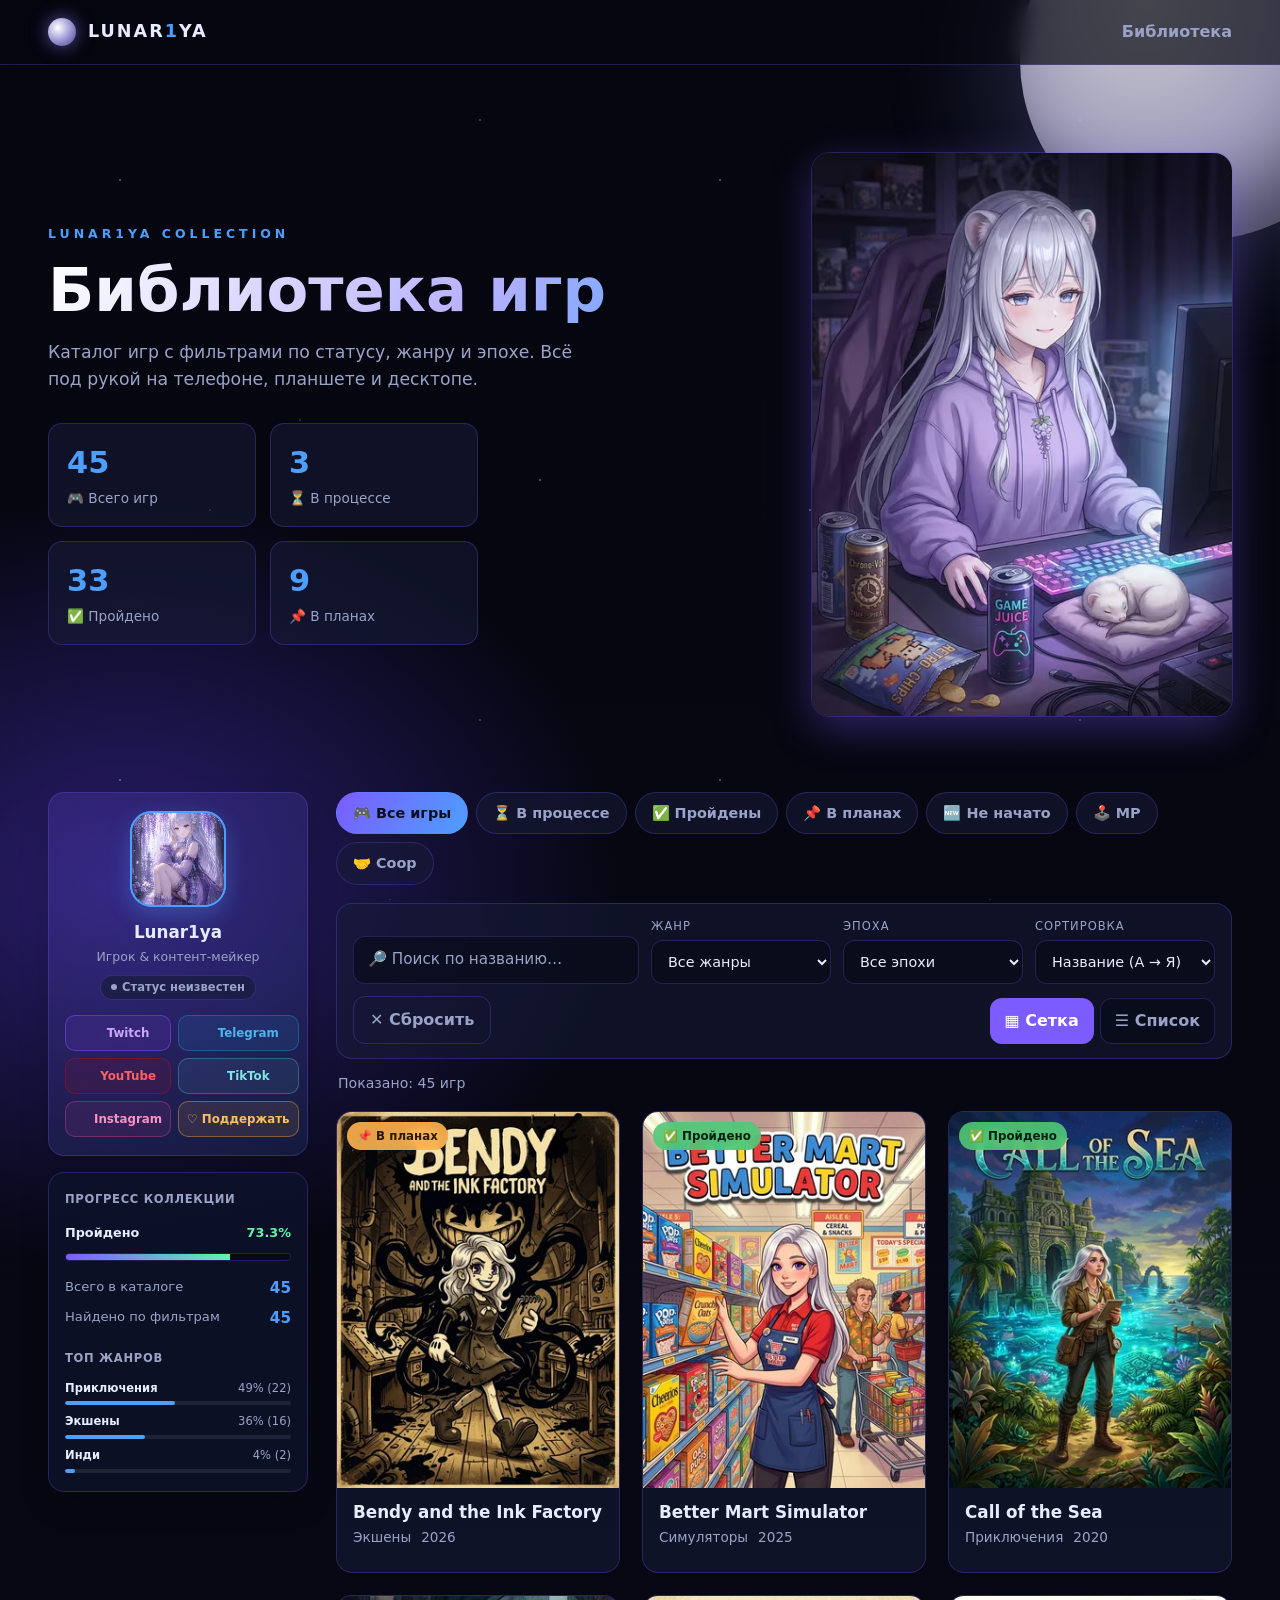
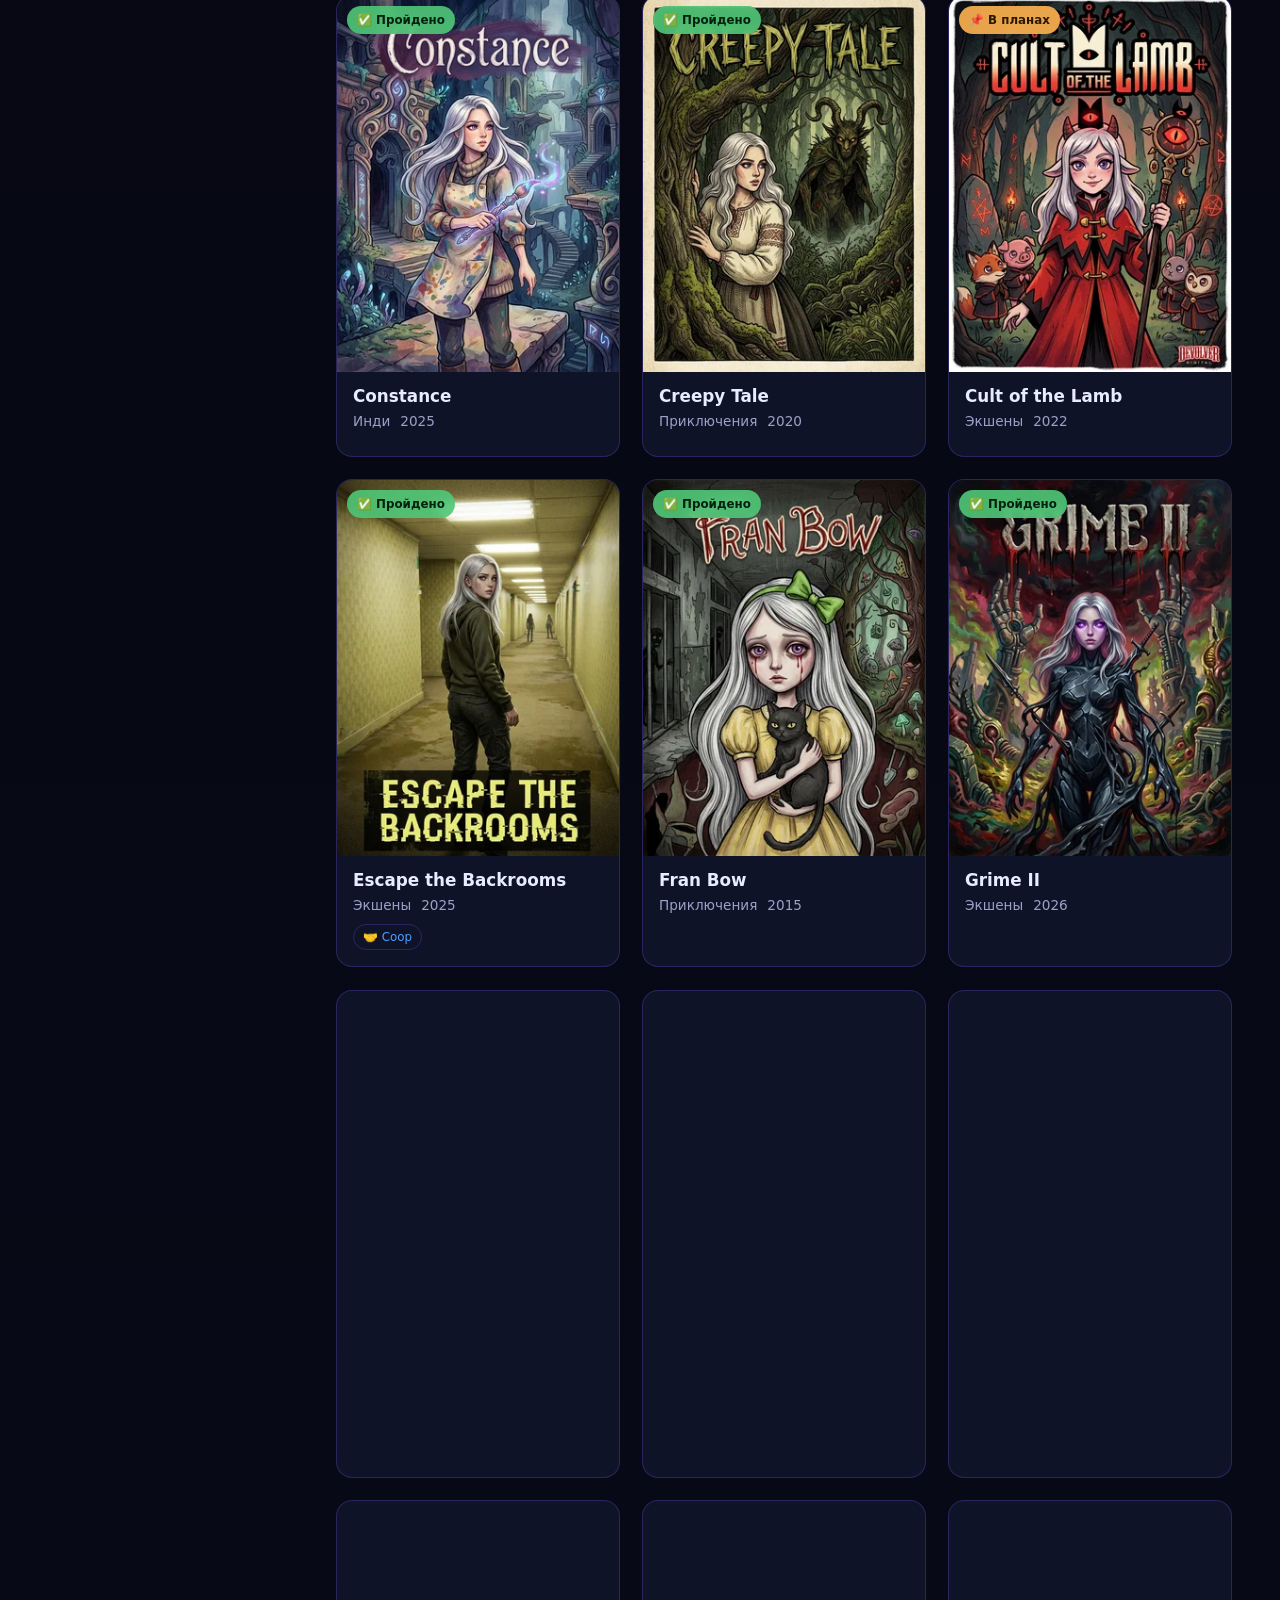
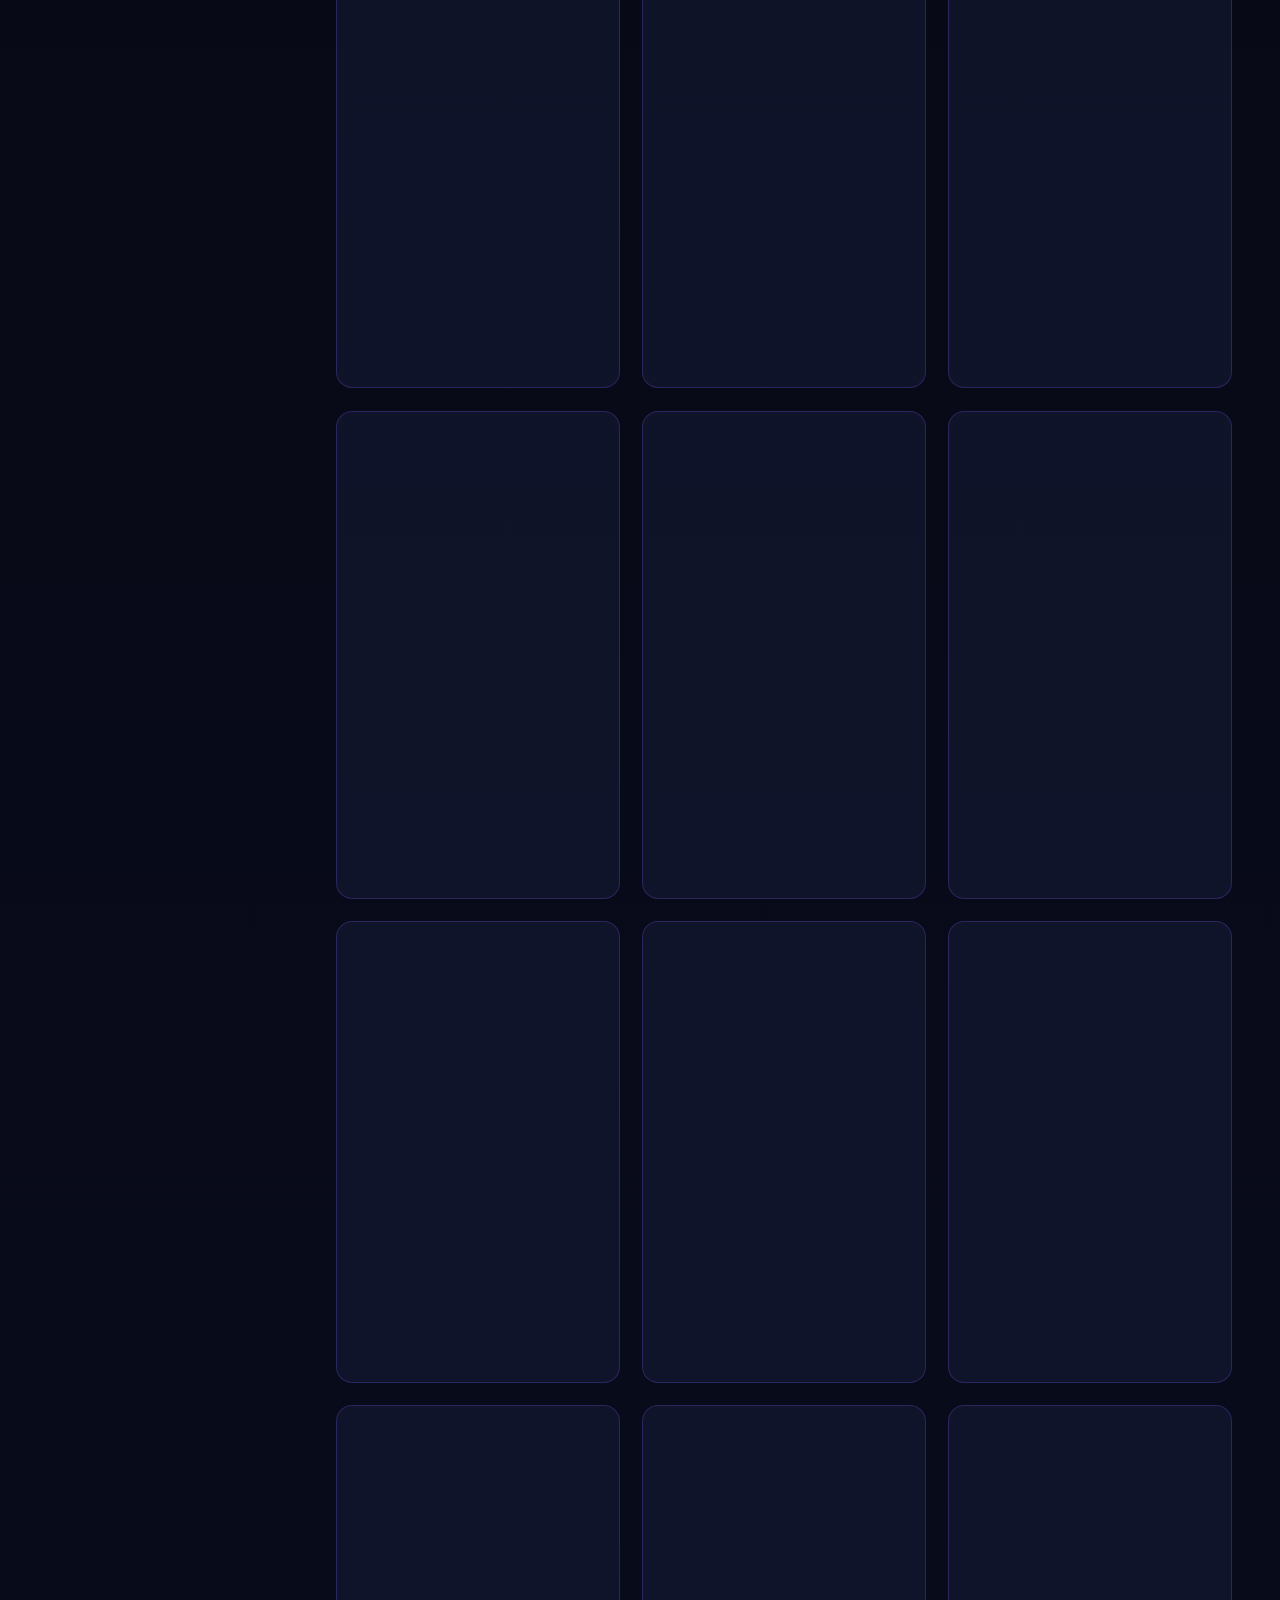
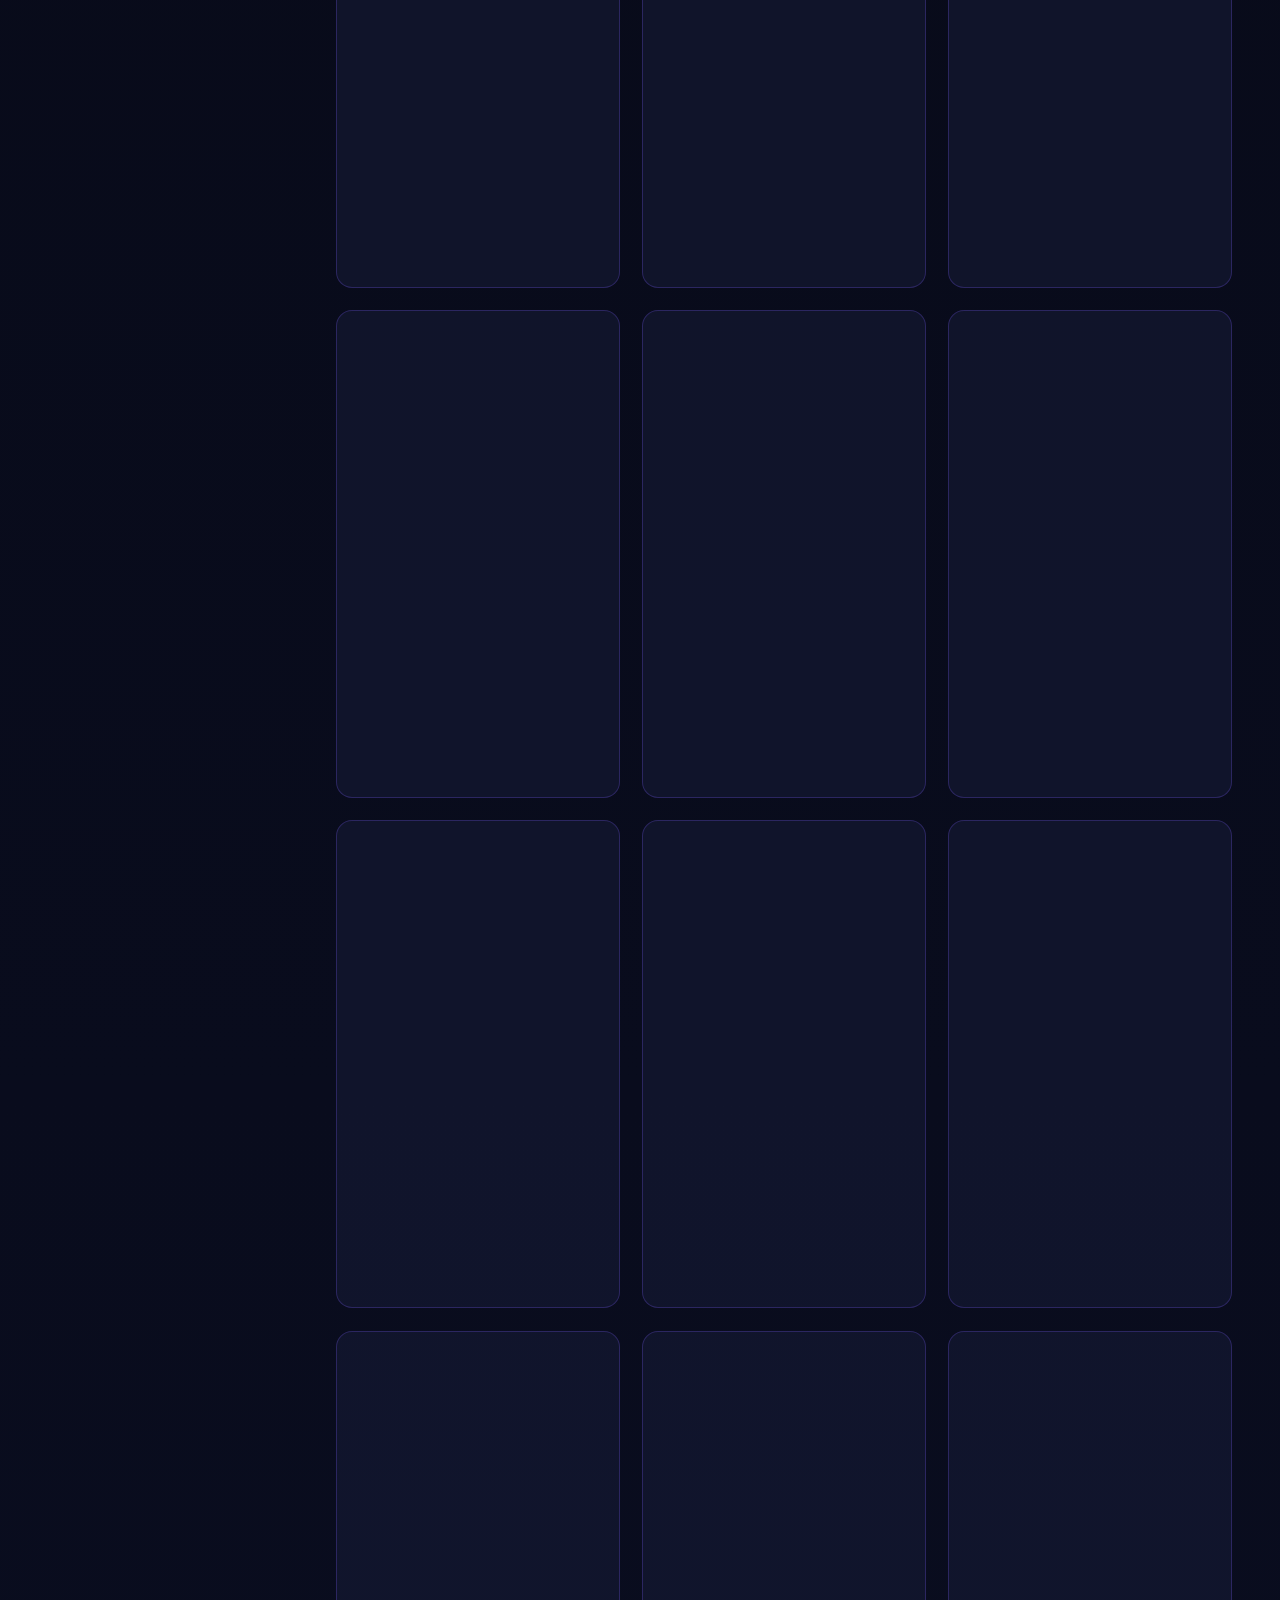
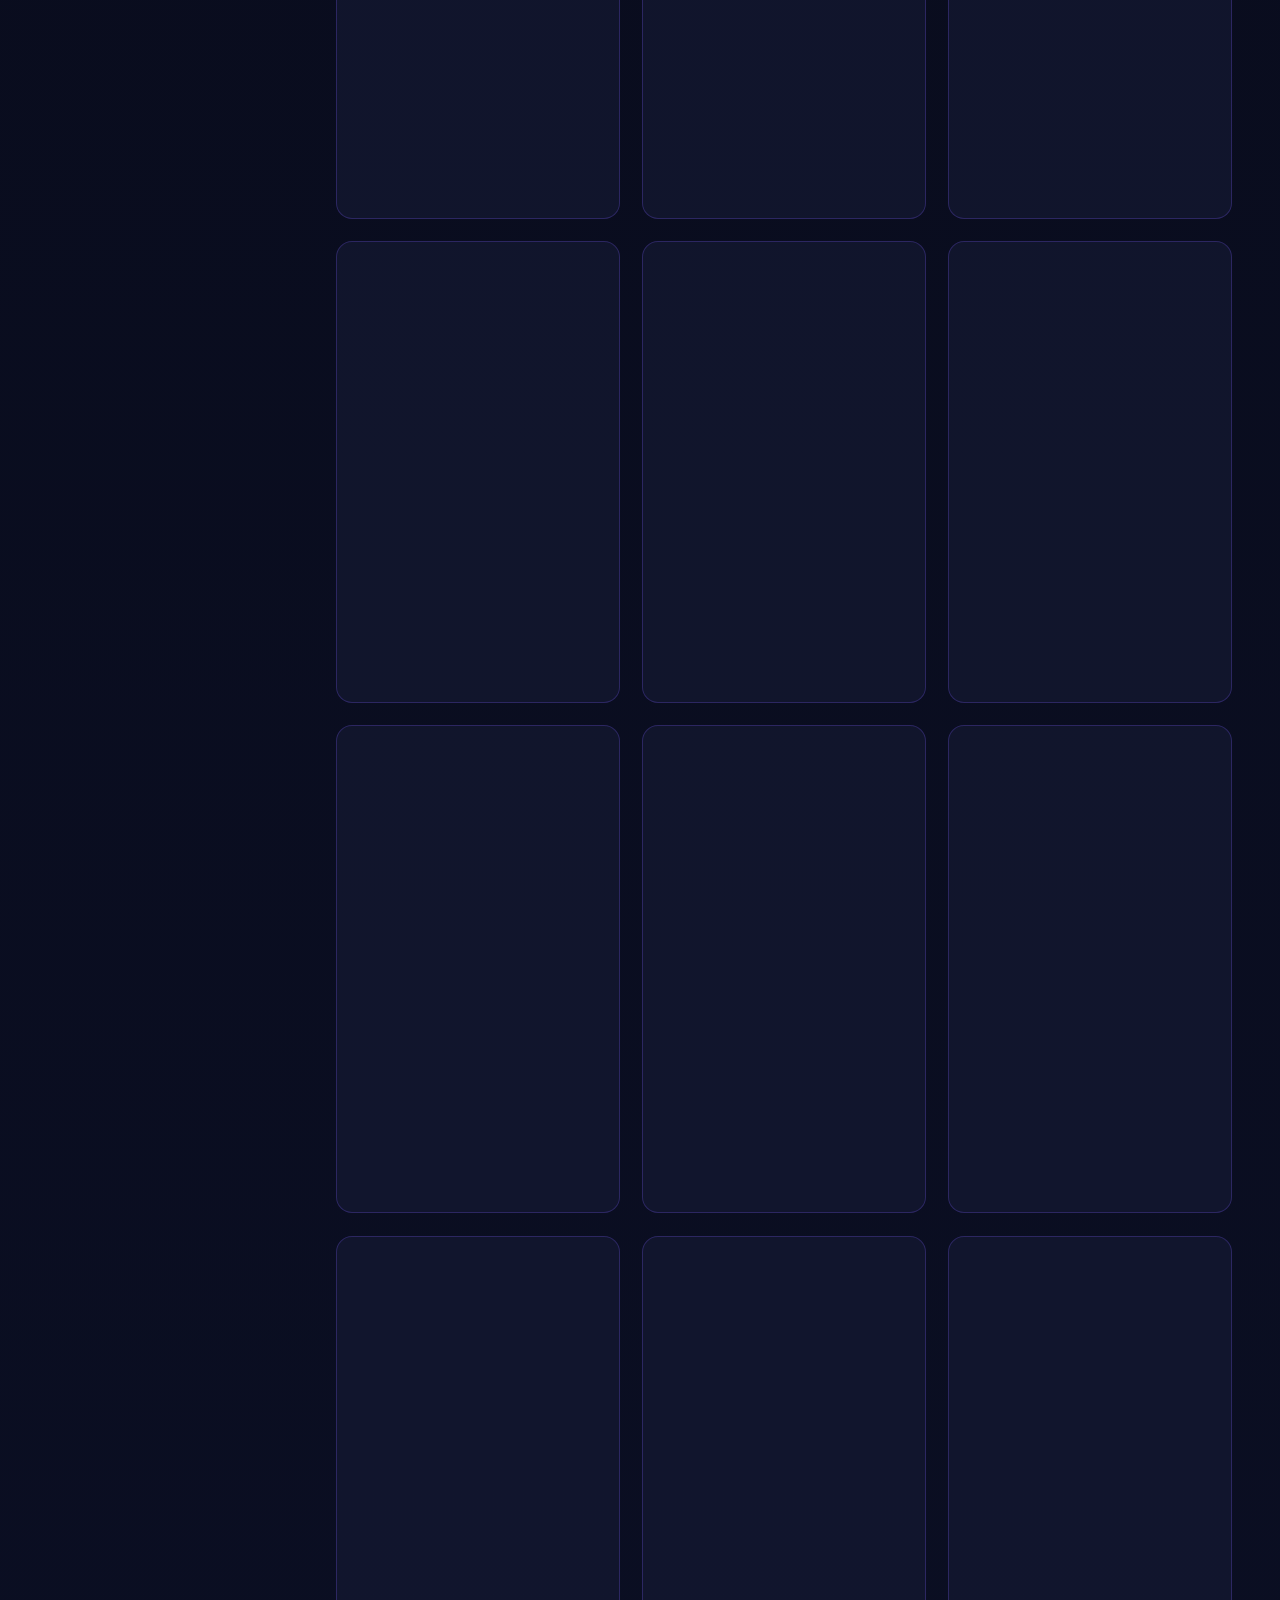
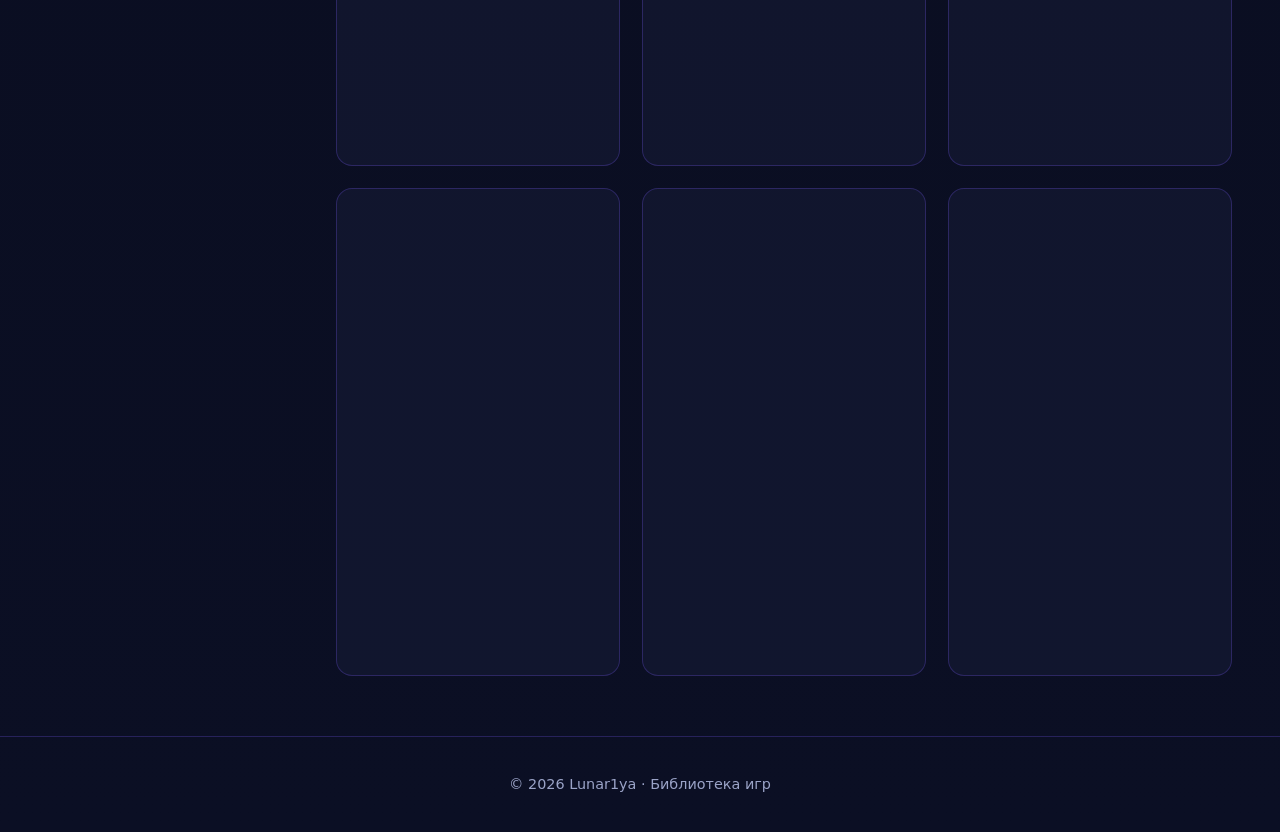
==== index.html @ 4cab0f91 "fix: улучшить отображение игр в режиме списка - Обложка: 64×64 квадрат → 52px с пропорциями 3:4, обл" ====
<!DOCTYPE html>
<html lang="ru">
<head>
  <meta charset="UTF-8" />
  <meta name="viewport" content="width=device-width, initial-scale=1.0, viewport-fit=cover" />
  <meta name="theme-color" content="#05060f" />
  <meta name="color-scheme" content="dark" />
  <title>Lunar1ya — Библиотека игр</title>
  <meta name="description" content="Личная библиотека игр Lunar1ya: каталог с фильтрами по статусу, жанру и эпохе." />
  <link rel="icon" href="data:image/svg+xml,%3Csvg xmlns='http://www.w3.org/2000/svg' viewBox='0 0 64 64'%3E%3Crect width='64' height='64' rx='14' fill='%2305060f'/%3E%3Ccircle cx='32' cy='32' r='20' fill='%237c5cff'/%3E%3C/svg%3E" type="image/svg+xml" />
  <link rel="preconnect" href="https://cdn.simpleicons.org" />
  <link rel="dns-prefetch" href="https://cdn.simpleicons.org" />
  <link rel="preload" as="image" href="assets/hero-banner-720.avif" type="image/avif" imagesrcset="assets/hero-banner-480.avif 480w, assets/hero-banner-720.avif 720w, assets/hero-banner-895.avif 895w" imagesizes="(max-width: 480px) calc(100vw - 32px), (max-width: 560px) 440px, (max-width: 860px) 520px, 420px" fetchpriority="high" />
  <style>
    :root{
      --bg:#05060f;--bg-2:#0b0f24;--surface:rgba(22,27,54,.6);--surface-2:rgba(30,36,70,.75);
      --text:#e8ecff;--muted:#9aa3c7;--accent:#7c5cff;--accent-2:#4d9fff;
      --border:rgba(124,92,255,.25);--radius:16px;--maxw:1200px;--page-pad:clamp(16px,4vw,48px);
    }
    *{box-sizing:border-box;margin:0;padding:0}
    html{scroll-behavior:smooth;-webkit-text-size-adjust:100%}
    body{
      font-family:"Segoe UI",system-ui,-apple-system,Roboto,Helvetica,Arial,sans-serif;
      background:radial-gradient(1200px 800px at 70% -10%,#1b2a6e 0%,transparent 60%),
                 radial-gradient(900px 700px at 10% 10%,#2a1d6e 0%,transparent 55%),
                 linear-gradient(180deg,var(--bg) 0%,var(--bg-2) 100%);
      color:var(--text);min-height:100vh;min-height:100svh;line-height:1.55;overflow-x:hidden;position:relative
    }
    a{color:inherit;text-decoration:none}
    button,input,select{font:inherit}
    button,input,select,a{-webkit-tap-highlight-color:rgba(124,92,255,.22)}
    a:focus-visible,button:focus-visible,input:focus-visible,select:focus-visible{outline:2px solid var(--accent-2);outline-offset:3px}
    img,picture{display:block;max-width:100%}
    .stars{position:fixed;inset:0;z-index:0;pointer-events:none;
      background-image:radial-gradient(1.5px 1.5px at 20% 30%,#fff,transparent),
        radial-gradient(1.5px 1.5px at 80% 20%,#cdd6ff,transparent),
        radial-gradient(1px 1px at 50% 70%,#fff,transparent),
        radial-gradient(1.5px 1.5px at 35% 85%,#fff,transparent),
        radial-gradient(1px 1px at 65% 50%,#aab4ff,transparent),
        radial-gradient(1.5px 1.5px at 90% 80%,#fff,transparent);
      background-repeat:repeat;background-size:600px 600px;opacity:.5;
      animation:twinkle 6s ease-in-out infinite alternate}
    @keyframes twinkle{from{opacity:.35}to{opacity:.7}}
    .moon{position:fixed;top:-120px;right:-100px;width:360px;height:360px;border-radius:50%;
      background:radial-gradient(circle at 35% 35%,#fdfbff 0%,#c9c6e8 45%,#6f6c9c 100%);
      box-shadow:0 0 120px 30px rgba(160,170,255,.25),inset -30px -30px 60px rgba(0,0,0,.35);
      z-index:0;pointer-events:none;opacity:.8}
    .site-header{position:sticky;top:0;z-index:10;display:flex;align-items:center;justify-content:space-between;gap:16px;
      padding:calc(12px + env(safe-area-inset-top)) var(--page-pad) 12px;backdrop-filter:blur(12px);-webkit-backdrop-filter:blur(12px);
      background:rgba(5,6,15,.68);border-bottom:1px solid var(--border)}
    .logo{display:flex;align-items:center;gap:12px;font-weight:800;letter-spacing:2px;min-width:0}
    .logo-mark{width:28px;height:28px;border-radius:50%;flex:0 0 28px;
      background:radial-gradient(circle at 35% 35%,#fff,#8a86c9 60%,#45427a);
      box-shadow:0 0 18px rgba(140,130,255,.6)}
    .logo-text{font-size:1.1rem;white-space:nowrap}.accent{color:var(--accent-2)}
    .nav{display:flex;align-items:center;gap:14px;min-width:0}
    .nav a{display:inline-flex;align-items:center;min-height:40px;color:var(--muted);font-weight:600}.nav a:hover{color:var(--text)}

    .hero{position:relative;z-index:1;padding:clamp(34px,7vw,88px) var(--page-pad) clamp(24px,5vw,56px);
      max-width:calc(var(--maxw) + (var(--page-pad) * 2));margin:0 auto;overflow:visible}
    .hero-inner{display:grid;grid-template-columns:minmax(0,1fr) minmax(280px,420px);gap:clamp(24px,5vw,56px);align-items:center}
    .hero-copy{text-align:left;min-width:0}
    .eyebrow{text-transform:uppercase;letter-spacing:4px;font-size:.78rem;color:var(--accent-2);margin-bottom:14px;font-weight:800}
    .hero h1{font-size:clamp(2.05rem,5vw,3.8rem);font-weight:800;line-height:1.08;
      background:linear-gradient(120deg,#fff,#b8b2ff 60%,var(--accent-2));
      -webkit-background-clip:text;background-clip:text;color:transparent}
    .hero-sub{color:var(--muted);margin:16px 0 0;max-width:560px;font-size:clamp(.95rem,1.8vw,1.08rem)}
    .hero-picture{justify-self:center;width:min(100%,420px)}
    .hero-banner{width:100%;height:auto;aspect-ratio:895/1200;object-fit:cover;border-radius:18px;
      box-shadow:0 12px 40px rgba(124,92,255,.35),0 0 0 1px rgba(124,92,255,.25)}
    .stats{display:grid;grid-template-columns:repeat(2,minmax(130px,1fr));gap:14px;max-width:430px;margin-top:30px}
    .stat{background:var(--surface);border:1px solid var(--border);border-radius:14px;padding:15px 18px;min-width:0}
    .stat-num{display:block;font-size:1.9rem;font-weight:800;color:var(--accent-2);font-variant-numeric:tabular-nums}
    .stat-label{color:var(--muted);font-size:.85rem}

    .library-layout{position:relative;z-index:1;max-width:calc(var(--maxw) + (var(--page-pad) * 2));margin:0 auto;
      padding:20px var(--page-pad) 60px;display:grid;grid-template-columns:minmax(230px,260px) minmax(0,1fr);gap:clamp(16px,2.4vw,28px);align-items:start}
    .sidebar{position:sticky;top:82px;display:grid;gap:16px;min-width:0}
    .profile-card,.progress-card{border:1px solid var(--border);border-radius:var(--radius);padding:18px 16px;
      background:rgba(13,19,43,.8);box-shadow:0 12px 30px rgba(0,0,0,.18);min-width:0}
    .profile-card{text-align:center;background:linear-gradient(135deg,rgba(124,92,255,.18),rgba(77,159,255,.1))}
    .avatar-wrap{position:relative;width:96px;height:96px;margin:0 auto 12px}
    .profile-avatar,.avatar-fallback{position:absolute;inset:0;width:100%;height:100%;border-radius:22px}
    .avatar-fallback{display:grid;place-items:center;background:linear-gradient(135deg,#5943b4,#226ca8);color:#fff;font-size:3rem;border:2px solid var(--accent-2)}
    .profile-avatar{z-index:1;object-fit:cover;object-position:center 32%;border:2px solid var(--accent-2);box-shadow:0 8px 22px rgba(77,159,255,.32)}
    .profile-name{font-size:1.05rem;font-weight:800}.profile-role{color:var(--muted);font-size:.78rem;margin-top:2px}
    .profile-status{display:inline-flex;align-items:center;gap:5px;margin-top:8px;padding:3px 10px;border:1px solid rgba(255,90,90,.4);border-radius:999px;color:#ff7777;background:rgba(255,70,70,.12);font-size:.72rem;font-weight:700;cursor:default;transition:all .3s}
    .profile-status::before{content:"";width:6px;height:6px;border-radius:50%;background:currentColor}
    .profile-status.is-online{color:#4ade80;border-color:rgba(74,222,128,.5);background:rgba(74,222,128,.12);animation:live-pulse 2s ease-in-out infinite}
    .profile-status.is-online::before{box-shadow:0 0 6px 1px currentColor}
    .profile-status.is-loading{color:var(--muted);border-color:var(--border);background:var(--surface)}
    .profile-status.is-unknown{color:var(--muted);border-color:var(--border);background:var(--surface)}
    @keyframes live-pulse{0%,100%{box-shadow:0 0 0 0 rgba(74,222,128,.3)}50%{box-shadow:0 0 10px 2px rgba(74,222,128,.18)}}
    .social-grid{display:grid;grid-template-columns:1fr 1fr;gap:7px;margin-top:15px}
    .social-link{display:flex;justify-content:center;align-items:center;gap:6px;min-height:36px;padding:7px 8px;border:1px solid var(--border);border-radius:10px;color:var(--muted);font-size:.74rem;font-weight:700;transition:transform .2s,filter .2s;white-space:nowrap}
    .social-link:hover{transform:translateY(-2px);filter:brightness(1.22)}
    .social-icon{width:14px;height:14px;object-fit:contain;flex:0 0 14px}
    .social-link.twitch{color:#c9a6ff;border-color:rgba(145,70,255,.5);background:rgba(145,70,255,.13)}
    .social-link.telegram{color:#49b7ed;border-color:rgba(42,171,238,.32);background:rgba(42,171,238,.1)}
    .social-link.youtube{color:#ff6262;border-color:rgba(255,0,0,.3);background:rgba(255,0,0,.09)}
    .social-link.tiktok{color:#7ee6e5;border-color:rgba(110,230,225,.28);background:rgba(110,230,225,.08)}
    .social-link.instagram{color:#ff8fc4;border-color:rgba(255,80,160,.3);background:rgba(255,80,160,.09)}
    .social-link.donate{color:#ffbd62;border-color:rgba(255,180,80,.38);background:rgba(255,180,80,.1)}
    .progress-title,.genre-title{color:var(--muted);font-size:.72rem;font-weight:800;letter-spacing:.06em;text-transform:uppercase}
    .progress-label{display:flex;align-items:center;justify-content:space-between;margin-top:14px;font-size:.8rem;font-weight:700}
    .progress-value{color:#62f4af;font-variant-numeric:tabular-nums}
    .progress-track{height:8px;margin:10px 0 16px;overflow:hidden;border:1px solid var(--border);border-radius:999px;background:rgba(5,6,15,.55)}
    .progress-fill{height:100%;width:0;background:linear-gradient(90deg,var(--accent),#62f4af);transition:width .35s ease}
    .sidebar-stat{color:var(--muted);font-size:.82rem}.sidebar-stat+.sidebar-stat{margin-top:10px}.sidebar-stat strong{color:var(--accent-2);float:right;font-size:.95rem}
    .genre-title{margin-top:22px}.genre-list{display:grid;gap:8px;margin-top:12px}.genre-row{font-size:.72rem}
    .genre-row-head{display:flex;justify-content:space-between;gap:10px;color:var(--muted)}.genre-row-head b{color:var(--text);overflow:hidden;text-overflow:ellipsis;white-space:nowrap}
    .genre-bar{height:4px;margin-top:4px;overflow:hidden;border-radius:4px;background:rgba(255,255,255,.08)}
    .genre-bar i{display:block;height:100%;border-radius:inherit;background:var(--accent-2)}

    .library-content{padding:0;max-width:none;width:100%;min-width:0}
    .status-bar{display:flex;gap:8px;flex-wrap:wrap;margin-bottom:18px}
    .sbtn{min-height:42px;padding:9px 16px;border-radius:999px;cursor:pointer;border:1px solid var(--border);background:var(--surface);color:var(--muted);font-weight:600;font-size:.9rem;transition:all .2s;white-space:nowrap}
    .sbtn:hover{color:var(--text)}.sbtn.is-active{background:linear-gradient(120deg,var(--accent),var(--accent-2));color:#0b0f24;border-color:transparent}
    .controls{display:flex;gap:12px;flex-wrap:wrap;align-items:flex-end;background:var(--surface);border:1px solid var(--border);border-radius:var(--radius);padding:14px 16px;margin-bottom:14px}
    .search{flex:1 1 260px;min-width:min(100%,220px);min-height:44px;padding:11px 14px;border-radius:12px;border:1px solid var(--border);background:rgba(5,6,15,.5);color:var(--text);font-size:.95rem}
    .search::placeholder{color:var(--muted)}
    .select-wrap{display:flex;flex-direction:column;gap:4px;min-width:0}.controls .select-wrap{flex:0 1 180px}
    .select-label{font-size:.72rem;color:var(--muted);text-transform:uppercase;letter-spacing:1px}
    select{width:100%;min-height:44px;padding:10px 12px;border-radius:12px;border:1px solid var(--border);background:rgba(5,6,15,.5);color:var(--text);font-size:.9rem;cursor:pointer;min-width:160px;max-width:100%}
    .reset{min-height:44px;padding:11px 16px;border-radius:12px;border:1px solid var(--border);background:transparent;color:var(--muted);cursor:pointer;font-weight:600;transition:all .2s;white-space:nowrap}
    .reset:hover{color:var(--text);background:var(--surface-2)}
    .view-toggle{display:flex;gap:6px;margin-left:auto}
    .vbtn{min-height:44px;padding:10px 14px;border-radius:12px;border:1px solid var(--border);background:rgba(5,6,15,.5);color:var(--muted);cursor:pointer;font-weight:600;transition:all .2s;white-space:nowrap}
    .vbtn.is-active{background:var(--accent);color:#fff;border-color:transparent}
    .result-count{color:var(--muted);font-size:.88rem;margin:4px 2px 16px}
    .games[data-view="grid"]{display:grid;gap:22px;grid-template-columns:repeat(auto-fit,minmax(min(100%,220px),1fr))}
    .games[data-view="list"]{display:flex;flex-direction:column;gap:10px}
    .game{background:var(--surface);border:1px solid var(--border);border-radius:16px;overflow:hidden;transition:transform .2s,box-shadow .2s,border-color .2s;min-width:0}
    @supports (content-visibility:auto){.games[data-view="grid"] .game{content-visibility:auto;contain-intrinsic-size:360px 520px}}
    .game:hover{transform:translateY(-4px);box-shadow:0 16px 40px rgba(0,0,0,.45);border-color:rgba(124,92,255,.5)}
    .cover{position:relative;aspect-ratio:3/4;overflow:hidden;background:rgba(5,6,15,.35)}
    .games[data-view="list"] .cover{width:52px;aspect-ratio:3/4;height:auto;flex-shrink:0;border-radius:10px}
    .games[data-view="list"] .cover>.badge{display:none}
    .list-badge{display:inline-flex;align-items:center;gap:4px;font-size:.76rem;font-weight:700;padding:3px 10px;border-radius:999px;white-space:nowrap;flex-shrink:0}
    .games[data-view="grid"] .list-badge{display:none}
    .cover-img{width:100%;height:100%;object-fit:cover}
    .ph-cover{width:100%;height:100%;display:flex;align-items:center;justify-content:center;font-size:2.4rem;font-weight:800;color:rgba(255,255,255,.85);text-shadow:0 2px 8px rgba(0,0,0,.4)}
    .badge{position:absolute;top:10px;left:10px;z-index:2;font-size:.74rem;font-weight:700;padding:5px 10px;border-radius:999px;backdrop-filter:blur(4px);background:rgba(0,0,0,.55);color:#fff}
    .st-new{background:rgba(120,130,200,.85)}.st-playing{background:rgba(54,224,208,.9);color:#04201d}
    .st-done{background:rgba(80,200,120,.9);color:#04210f}.st-planned{background:rgba(255,180,80,.9);color:#2a1800}
    .info{padding:14px 16px 16px}
    .games[data-view="list"] .game{display:flex;align-items:center;gap:14px;padding:10px 14px}
    .games[data-view="list"] .info{padding:0;display:flex;align-items:center;gap:12px;flex-wrap:wrap;flex:1;min-width:0}
    .g-title{font-size:1.05rem;font-weight:700;line-height:1.25}.games[data-view="list"] .g-title{flex:1 1 200px;min-width:0}
    .g-meta{display:flex;gap:10px;color:var(--muted);font-size:.85rem;margin-top:4px;flex-wrap:wrap}
    .g-tags{display:flex;gap:6px;flex-wrap:wrap;margin-top:8px}.games[data-view="list"] .g-tags{margin-top:0}
    .g-tag{font-size:.74rem;color:var(--accent-2);border:1px solid var(--border);padding:3px 9px;border-radius:999px}
    .empty{text-align:center;color:var(--muted);padding:50px 0}
    .site-footer{text-align:center;padding:36px 16px calc(36px + env(safe-area-inset-bottom));color:var(--muted);font-size:.9rem;border-top:1px solid var(--border);position:relative;z-index:1}

    /* ===== Админка ===== */
    .admin-open{min-height:40px;padding:8px 14px;border-radius:10px;border:1px solid var(--border);background:transparent;color:var(--muted);font-weight:700;cursor:pointer;font-size:.9rem;font-family:inherit;transition:all .2s;white-space:nowrap}
    .admin-open:hover{color:var(--text);background:var(--surface-2)}
    .admin-back{position:fixed;inset:0;z-index:50;display:none;align-items:flex-start;justify-content:center;padding:4vh 16px 6vh;background:rgba(3,4,12,.72);backdrop-filter:blur(8px);-webkit-backdrop-filter:blur(8px);overflow-y:auto}
    .admin-back.open{display:flex}
    .admin-panel{width:min(940px,100%);background:linear-gradient(180deg,#0d1330,#0b0f24);border:1px solid var(--border);border-radius:var(--radius);box-shadow:0 30px 90px rgba(0,0,0,.55);padding:20px 20px 24px}
    .admin-head{display:flex;align-items:center;justify-content:space-between;gap:10px;flex-wrap:wrap;margin-bottom:14px}
    .admin-title{font-size:1.15rem;font-weight:800}
    .admin-actions{display:flex;gap:8px;flex-wrap:wrap}
    .abtn{min-height:38px;padding:8px 12px;border-radius:10px;border:1px solid var(--border);background:var(--surface);color:var(--muted);font-weight:700;font-size:.82rem;font-family:inherit;cursor:pointer;transition:all .2s}
    .abtn:hover{color:var(--text);border-color:rgba(124,92,255,.5)}
    .abtn.primary{background:linear-gradient(120deg,var(--accent),var(--accent-2));color:#0b0f24;border-color:transparent}
    .abtn.danger:hover{color:#ff8a8a;border-color:rgba(255,90,90,.5)}
    .admin-pin{max-width:420px;margin:6vh auto 4vh;text-align:center}
    .admin-pin-emoji{font-size:2.6rem}
    .admin-pin h3{margin:12px 0 6px;font-size:1.2rem}
    .admin-pin p{color:var(--muted);font-size:.88rem;margin-bottom:16px}
    .pin-row{display:flex;gap:8px;justify-content:center}
    .pin-input{width:170px;text-align:center;letter-spacing:6px;font-size:1.2rem;padding:11px 14px;border-radius:12px;border:1px solid var(--border);background:rgba(5,6,15,.5);color:var(--text)}
    .pin-err{color:#ff8a8a;font-size:.82rem;min-height:1.2em;margin-top:10px}
    .pin-forget{margin-top:8px;background:none;border:none;color:var(--muted);font-size:.8rem;font-family:inherit;cursor:pointer;text-decoration:underline}
    .admin-box{background:var(--surface);border:1px solid var(--border);border-radius:12px;padding:12px 14px;margin-bottom:12px}
    .admin-box-title{font-size:.82rem;font-weight:800;text-transform:uppercase;letter-spacing:.06em;color:var(--muted);margin-bottom:6px}
    .admin-box p.hint{color:var(--muted);font-size:.78rem;margin:4px 0 2px;line-height:1.5}
    .admin-box p.hint b{color:var(--accent-2);font-weight:700}
    .url-row{display:flex;gap:8px;flex-wrap:wrap;align-items:center;margin-top:8px}
    .url-row label{font-size:.8rem;font-weight:700;color:var(--muted);white-space:nowrap}
    .uinput{flex:1 1 220px;min-width:180px;padding:9px 12px;border-radius:10px;border:1px solid var(--border);background:rgba(5,6,15,.5);color:var(--text);font-size:.85rem;font-family:inherit}
    .add-grid{display:grid;grid-template-columns:2fr .7fr 1.3fr 1.2fr;gap:8px;margin-top:8px}
    .add-grid input,.add-grid select{min-width:0;padding:9px 12px;border-radius:10px;border:1px solid var(--border);background:rgba(5,6,15,.5);color:var(--text);font-size:.85rem;font-family:inherit}
    .add-row2{display:flex;gap:10px;align-items:center;flex-wrap:wrap;margin-top:8px}
    .add-check{display:inline-flex;align-items:center;gap:5px;color:var(--muted);font-size:.82rem;cursor:pointer}
    .add-cover-btn{position:relative;overflow:hidden}
    .add-cover-btn input[type=file]{position:absolute;inset:0;opacity:0;cursor:pointer;font-size:0}
    .add-preview{width:34px;height:45px;border-radius:6px;object-fit:cover;border:1px solid var(--border)}
    .admin-search{width:100%;padding:10px 14px;border-radius:12px;border:1px solid var(--border);background:rgba(5,6,15,.5);color:var(--text);font-size:.9rem;font-family:inherit;margin:4px 0 10px}
    .admin-list{display:grid;gap:8px;max-height:46vh;overflow-y:auto;padding-right:4px}
    .admin-row{display:flex;gap:10px;align-items:center;background:var(--surface);border:1px solid var(--border);border-radius:12px;padding:8px 10px}
    .admin-row.has-override{border-color:rgba(98,244,175,.55)}
    .admin-row-hidden{opacity:.55}
    .admin-thumb{width:38px;height:50px;object-fit:cover;border-radius:7px;background:#11162e;flex-shrink:0}
    .admin-thumb-ph{width:38px;height:50px;border-radius:7px;display:grid;place-items:center;font-weight:800;font-size:1.1rem;color:rgba(255,255,255,.85);flex-shrink:0}
    .admin-row-main{flex:1;min-width:0}
    .admin-row-title{font-weight:700;font-size:.9rem;white-space:nowrap;overflow:hidden;text-overflow:ellipsis}
    .badge-custom{font-size:.66rem;color:#62f4af;border:1px solid rgba(98,244,175,.5);padding:1px 7px;border-radius:999px;vertical-align:middle;margin-left:6px}
    .admin-row-meta{display:flex;gap:6px;align-items:center;margin-top:4px;color:var(--muted);font-size:.74rem;flex-wrap:wrap}
    .admin-gx{background:rgba(5,6,15,.5);border:1px solid transparent;border-radius:7px;color:var(--muted);font-size:.74rem;font-family:inherit;padding:3px 7px}
    .admin-gx:focus{border-color:var(--accent-2);color:var(--text);outline:none}
    .admin-gx.g-year{width:64px}
    .admin-row-controls{display:flex;gap:6px;align-items:center;flex-shrink:0}
    .admin-flag{border:1px solid var(--border);background:transparent;border-radius:9px;padding:5px 7px;cursor:pointer;opacity:.35;filter:grayscale(1);transition:all .15s;font-size:.85rem}
    .admin-flag.on{opacity:1;filter:none;border-color:var(--accent-2);background:rgba(77,159,255,.12)}
    .admin-status{min-width:0;max-width:150px;padding:7px 8px;font-size:.78rem}
    .admin-del{border:1px solid transparent;background:transparent;border-radius:9px;padding:5px 7px;cursor:pointer;color:var(--muted);font-size:.85rem}
    .admin-del:hover{color:#ff8a8a;border-color:rgba(255,90,90,.4)}
    .admin-foot{color:var(--muted);font-size:.76rem;margin-top:12px;line-height:1.5}
    .st-hidden{background:rgba(200,90,150,.85)}
    body.is-admin .game.is-hidden{opacity:.5}
    .toast{position:fixed;left:50%;bottom:calc(26px + env(safe-area-inset-bottom));transform:translateX(-50%) translateY(18px);z-index:80;background:rgba(13,19,43,.97);border:1px solid var(--border);border-radius:12px;color:var(--text);padding:11px 18px;font-size:.88rem;font-weight:600;box-shadow:0 14px 40px rgba(0,0,0,.5);opacity:0;pointer-events:none;transition:opacity .25s,transform .25s;max-width:min(520px,92vw);text-align:center}
    .toast.show{opacity:1;transform:translateX(-50%) translateY(0)}

    @media (max-width:1024px){
      .moon{width:300px;height:300px;right:-120px;top:-110px}
      .games[data-view="grid"]{gap:18px;grid-template-columns:repeat(auto-fit,minmax(min(100%,210px),1fr))}
    }
    @media (max-width:860px){
      .hero{padding-top:clamp(28px,8vw,56px);text-align:center}
      .hero-inner{grid-template-columns:1fr;gap:22px}
      .hero-copy{text-align:center}.hero-picture{order:-1;width:min(100%,520px)}.hero-sub{margin-inline:auto}
      .stats{grid-template-columns:repeat(4,minmax(0,1fr));max-width:680px;margin-inline:auto}
      .library-layout{grid-template-columns:1fr}.sidebar{position:static;grid-template-columns:minmax(0,1fr) minmax(0,1fr)}
    }
    @media (max-width:700px){
      .site-header{gap:10px}.logo{gap:9px;letter-spacing:1.3px}.logo-text{font-size:1rem}.nav{gap:10px}
      .hero{padding-bottom:24px}.stats{grid-template-columns:repeat(2,minmax(0,1fr));gap:10px;max-width:520px}
      .status-bar{flex-wrap:nowrap;overflow-x:auto;overscroll-behavior-x:contain;-webkit-overflow-scrolling:touch;scroll-snap-type:x proximity;margin-inline:calc(var(--page-pad) * -1);padding:0 var(--page-pad) 7px;scrollbar-width:none}
      .status-bar::-webkit-scrollbar{display:none}.sbtn{flex:0 0 auto;scroll-snap-align:start}
      .controls{display:grid;grid-template-columns:1fr 1fr;align-items:stretch;gap:10px;padding:12px}.search{grid-column:1/-1;width:100%;min-width:0}
      .controls .select-wrap{flex:none;width:100%}select{min-width:0}.reset{width:100%}.view-toggle{grid-column:1/-1;margin-left:0;width:100%}.vbtn{flex:1}
      .library-layout{padding-top:12px}
    }
    @media (max-width:560px){
      .hero-picture{width:min(78vw,340px)}.hero-banner{border-radius:14px}.eyebrow{font-size:.7rem;letter-spacing:3px}.hero h1{font-size:clamp(1.9rem,10vw,2.5rem)}
      .stat{padding:12px 10px}.stat-num{font-size:1.55rem}.stat-label{font-size:.78rem}
      .library-layout{padding:16px var(--page-pad) 48px;gap:16px}.sidebar{grid-template-columns:1fr;gap:12px}.profile-card{padding:16px}.social-grid{grid-template-columns:repeat(2,minmax(0,1fr))}
      .controls{grid-template-columns:1fr}.view-toggle{grid-column:auto}.games[data-view="list"] .game{align-items:flex-start;gap:10px;padding:10px}.games[data-view="list"] .cover{width:58px;aspect-ratio:3/4;height:auto}.games[data-view="list"] .info{display:block}.g-title{font-size:1rem}
      .add-grid{grid-template-columns:1fr 1fr}.admin-status{max-width:120px}.admin-row{flex-wrap:wrap}.admin-row-controls{width:100%;justify-content:flex-end}.admin-list{max-height:52vh}
      .admin-back{padding:0}.admin-panel{min-height:100dvh;border-radius:0;padding:16px;border-left:0;border-right:0}.admin-head{align-items:flex-start}.url-row{display:grid;grid-template-columns:1fr 1fr}.url-row label,.url-row .uinput{grid-column:1/-1;width:100%;min-width:0}.pin-row{flex-direction:column;align-items:stretch}.pin-input{width:100%}
    }
    @media (max-width:380px){
      :root{--page-pad:12px}.logo-mark{width:24px;height:24px;flex-basis:24px}.logo-text{font-size:.92rem}.nav a{font-size:.9rem}.social-grid{grid-template-columns:1fr}.stats{grid-template-columns:1fr 1fr}.stat-label{font-size:.74rem}.admin-actions{width:100%}.admin-actions .abtn{flex:1 1 46%}.add-grid{grid-template-columns:1fr}
    }
    @media (hover:none){.game:hover,.social-link:hover{transform:none;filter:none}.game:hover{box-shadow:none;border-color:var(--border)}}
    @media (prefers-reduced-motion:reduce){*,*::before,*::after{animation-duration:.001ms!important;animation-iteration-count:1!important;scroll-behavior:auto!important;transition-duration:.001ms!important}}
  </style>

</head>
<body>
  <div class="stars" aria-hidden="true"></div>
  <div class="moon" aria-hidden="true"></div>

  <header class="site-header">
    <a class="logo" href="#top"><span class="logo-mark" aria-hidden="true"></span><span class="logo-text">LUNAR<span class="accent">1</span>YA</span></a>
    <nav class="nav" aria-label="Меню">
      <a href="#library">Библиотека</a>
      <button type="button" class="admin-open" id="adminOpenBtn" title="Админ-панель" style="display:none">⚙ Админ</button>
    </nav>
  </header>

  <section class="hero" id="top">
    <div class="hero-inner">
      <div class="hero-copy">
        <p class="eyebrow">Lunar1ya collection</p>
        <h1>Библиотека игр</h1>
        <p class="hero-sub">Каталог игр с фильтрами по статусу, жанру и эпохе. Всё под рукой на телефоне, планшете и десктопе.</p>
        <div class="stats" id="stats">
          <div class="stat"><span class="stat-num" data-stat="total">0</span><span class="stat-label">🎮 Всего игр</span></div>
          <div class="stat"><span class="stat-num" data-stat="playing">0</span><span class="stat-label">⏳ В процессе</span></div>
          <div class="stat"><span class="stat-num" data-stat="done">0</span><span class="stat-label">✅ Пройдено</span></div>
          <div class="stat"><span class="stat-num" data-stat="planned">0</span><span class="stat-label">📌 В планах</span></div>
        </div>
      </div>
      <picture class="hero-picture">
        <source type="image/avif" srcset="assets/hero-banner-480.avif 480w, assets/hero-banner-720.avif 720w, assets/hero-banner-895.avif 895w" sizes="(max-width: 480px) calc(100vw - 32px), (max-width: 560px) 440px, (max-width: 860px) 520px, 420px" />
        <source type="image/webp" srcset="assets/hero-banner-480.webp 480w, assets/hero-banner-720.webp 720w, assets/hero-banner-895.webp 895w" sizes="(max-width: 480px) calc(100vw - 32px), (max-width: 560px) 440px, (max-width: 860px) 520px, 420px" />
        <img class="hero-banner" src="assets/hero-banner-895.jpg" width="895" height="1200" alt="Lunar1ya — ночной геймер с белой лаской" decoding="async" fetchpriority="high" />
      </picture>
    </div>
  </section>

  <div class="library-layout" id="library">
    <aside class="sidebar" aria-label="Профиль и статистика">
      <section class="profile-card">
        <div class="avatar-wrap">
          <div class="avatar-fallback" aria-hidden="true">☾</div>
          <picture>
            <source type="image/avif" srcset="assets/avatar-160.avif 160w, assets/avatar-320.avif 320w" sizes="96px" />
            <source type="image/webp" srcset="assets/avatar-160.webp 160w, assets/avatar-320.webp 320w" sizes="96px" />
            <img class="profile-avatar" src="assets/avatar-320.jpg" width="96" height="96" alt="Аватар Lunar1ya" onerror="this.closest('picture').remove()" loading="lazy" decoding="async" />
          </picture>
        </div>
        <p class="profile-name">Lunar1ya</p>
        <p class="profile-role">Игрок &amp; контент-мейкер</p>
        <span class="profile-status is-loading" id="streamStatus">Проверка…</span>
        <nav class="social-grid" aria-label="Ссылки Lunar1ya">
          <a class="social-link twitch" href="https://www.twitch.tv/lunar1ya" target="_blank" rel="noopener noreferrer"><img class="social-icon" src="https://cdn.simpleicons.org/twitch/C9A6FF" width="14" height="14" alt="" loading="lazy" decoding="async" />Twitch</a>
          <a class="social-link telegram" href="https://t.me/Lunar1ya_live" target="_blank" rel="noopener noreferrer"><img class="social-icon" src="https://cdn.simpleicons.org/telegram/49B7ED" width="14" height="14" alt="" loading="lazy" decoding="async" />Telegram</a>
          <a class="social-link youtube" href="https://www.youtube.com/@Lunar1ya_live" target="_blank" rel="noopener noreferrer"><img class="social-icon" src="https://cdn.simpleicons.org/youtube/FF6262" width="14" height="14" alt="" loading="lazy" decoding="async" />YouTube</a>
          <a class="social-link tiktok" href="https://www.tiktok.com/@lunar1ya_live" target="_blank" rel="noopener noreferrer"><img class="social-icon" src="https://cdn.simpleicons.org/tiktok/7EE6E5" width="14" height="14" alt="" loading="lazy" decoding="async" />TikTok</a>
          <a class="social-link instagram" href="https://www.instagram.com/lunar1ya_live/" target="_blank" rel="noopener noreferrer"><img class="social-icon" src="https://cdn.simpleicons.org/instagram/FF8FC4" width="14" height="14" alt="" loading="lazy" decoding="async" />Instagram</a>
          <a class="social-link donate" href="https://www.donationalerts.com/r/lunar1ya" target="_blank" rel="noopener noreferrer">♡ Поддержать</a>
        </nav>
      </section>
      <section class="progress-card" aria-labelledby="progressTitle">
        <h2 class="progress-title" id="progressTitle">Прогресс коллекции</h2>
        <div class="progress-label"><span>Пройдено</span><span class="progress-value" id="progressPercent">0.0%</span></div>
        <div class="progress-track" aria-hidden="true"><div class="progress-fill" id="progressFill"></div></div>
        <p class="sidebar-stat">Всего в каталоге <strong id="sidebarTotal">0</strong></p>
        <p class="sidebar-stat">Найдено по фильтрам <strong id="sidebarFiltered">0</strong></p>
        <h3 class="genre-title">Топ жанров</h3>
        <div class="genre-list" id="genreList"></div>
      </section>
    </aside>
    <main class="section library-content">
      <div class="status-bar" id="statusBar" role="tablist" aria-label="Статус">
        <button type="button" class="sbtn is-active" data-status="all">🎮 Все игры</button>
        <button type="button" class="sbtn" data-status="playing">⏳ В процессе</button>
        <button type="button" class="sbtn" data-status="done">✅ Пройдены</button>
        <button type="button" class="sbtn" data-status="planned">📌 В планах</button>
        <button type="button" class="sbtn" data-status="new">🆕 Не начато</button>
        <button type="button" class="sbtn" data-status="mp">🕹️ MP</button>
        <button type="button" class="sbtn" data-status="coop">🤝 Coop</button>
      </div>

      <div class="controls">
        <input type="search" id="search" class="search" placeholder="🔎 Поиск по названию…" aria-label="Поиск" />
        <label class="select-wrap"><span class="select-label">Жанр</span><select id="genreFilter" aria-label="Фильтр по жанру"></select></label>
        <label class="select-wrap"><span class="select-label">Эпоха</span>
          <select id="eraFilter" aria-label="Фильтр по эпохе">
            <option value="all">Все эпохи</option>
            <option value="new">🔥 Новинки (2024–2026)</option>
            <option value="modern">⚡ Современные (2018–2023)</option>
            <option value="retro">📜 Ретро & Классика (до 2018)</option>
          </select>
        </label>
        <label class="select-wrap"><span class="select-label">Сортировка</span>
          <select id="sort" aria-label="Сортировка">
            <option value="title-asc">Название (А → Я)</option>
            <option value="title-desc">Название (Я → А)</option>
            <option value="year-desc">Год (сначала новые)</option>
            <option value="year-asc">Год (сначала старые)</option>
          </select>
        </label>
        <button type="button" class="reset" id="reset">✕ Сбросить</button>
        <div class="view-toggle" role="group" aria-label="Вид">
          <button type="button" class="vbtn is-active" data-view="grid" aria-label="Сетка">▦ Сетка</button>
          <button type="button" class="vbtn" data-view="list" aria-label="Список">☰ Список</button>
        </div>
      </div>

      <p class="result-count" id="resultCount"></p>
      <div class="games" id="games" data-view="grid"></div>
      <p class="empty" id="empty" hidden>Ничего не найдено. Попробуйте изменить фильтры.</p>
    </main>
  </div>

  <footer class="site-footer"><p>© <span id="year"></span> Lunar1ya · Библиотека игр</p></footer>

  <!-- Админ-панель -->
  <div class="admin-back" id="adminBack">
    <div class="admin-panel" role="dialog" aria-modal="true" aria-label="Админ-панель">
      <div id="adminContent"></div>
    </div>
  </div>
  <div class="toast" id="toast" role="status" aria-live="polite"></div>

  <script>
    // ================= Данные каталога (базовый список из репозитория) =================
const GAMES = [
      {title:"Constance",genre:"Инди",year:2025,status:"done",tags:[],cover:"covers_webp/Constance.webp",coverFallback:"covers/Constance.png"},
      {title:"Grime II",genre:"Экшены",year:2026,status:"done",tags:[],cover:"covers_webp/Grime_II.webp",coverFallback:"covers/Grime_II.png"},
      {title:"RV There Yet?",genre:"Казуальные",year:2025,status:"done",tags:["coop"],cover:"covers_webp/RV_There_Yet.webp",coverFallback:"covers/RV_There_Yet.png"},
      {title:"Peak",genre:"Казуальные",year:2025,status:"done",tags:["coop"],cover:"covers_webp/Peak.webp",coverFallback:"covers/Peak.png"},
      {title:"Valorant",genre:"Экшены",year:2020,status:"playing",tags:["mp"],cover:"covers_webp/Valorant.webp",coverFallback:"covers/Valorant.png"},
      {title:"Hollow Knight",genre:"Приключения",year:2017,status:"done",tags:[],cover:"covers_webp/Hollow_Knight.webp",coverFallback:"covers/Hollow_Knight.png"},
      {title:"Hollow Knight: Silksong",genre:"Приключения",year:2025,status:"done",tags:[],cover:"covers_webp/Hollow_Knight_Silksong.webp",coverFallback:"covers/Hollow_Knight_Silksong.png"},
      {title:"Replaced",genre:"Экшены",year:2023,status:"done",tags:[],cover:"covers_webp/Replaced.webp",coverFallback:"covers/Replaced.png"},
      {title:"Little Misfortune",genre:"Приключения",year:2019,status:"planned",tags:[],cover:"covers_webp/Little_Misfortune.webp",coverFallback:"covers/Little_Misfortune.png"},
      {title:"Bendy and the Ink Factory",genre:"Экшены",year:2026,status:"planned",tags:[],cover:"covers_webp/Bendy_and_the_Ink_Factory.webp",coverFallback:"covers/Bendy_and_the_Ink_Factory.png"},
      {title:"Cult of the Lamb",genre:"Экшены",year:2022,status:"planned",tags:[],cover:"covers_webp/Cult_of_the_Lamb.webp",coverFallback:"covers/Cult_of_the_Lamb.png"},
      {title:"Portal 2",genre:"Головоломки",year:2011,status:"planned",tags:[],cover:"covers_webp/Portal_2.webp",coverFallback:"covers/Portal_2.png"},
      {title:"Split Fiction",genre:"Приключения",year:2025,status:"planned",tags:["coop"],cover:"covers_webp/Split_Fiction.webp",coverFallback:"covers/Split_Fiction.png"},
      {title:"Little Nightmares II",genre:"Приключения",year:2021,status:"planned",tags:["coop"],cover:"covers_webp/Little_Nightmares_II.webp",coverFallback:"covers/Little_Nightmares_II.png"},
      {title:"Stardew Valley",genre:"Симуляторы",year:2016,status:"planned",tags:["coop"],cover:"covers_webp/Stardew_Valley.webp",coverFallback:"covers/Stardew_Valley.png"},
      {title:"The Last of Us Part I",genre:"Экшены",year:2022,status:"planned",tags:[],cover:"covers_webp/The_Last_of_Us_Part_I.webp",coverFallback:"covers/The_Last_of_Us_Part_I.png"},
      {title:"Outlast",genre:"Экшены",year:2013,status:"planned",tags:[],cover:"covers_webp/Outlast.webp",coverFallback:"covers/Outlast.png"},
      {title:"Metro: Last Light Redux",genre:"Экшены",year:2019,status:"playing",tags:[],cover:"covers_webp/Metro_Last_Light_Redux.webp",coverFallback:"covers/Metro_Last_Light_Redux.png"},
      {title:"Stray",genre:"Приключения",year:2022,status:"playing",tags:[],cover:"covers_webp/Stray.webp",coverFallback:"covers/Stray.png"},
      {title:"Moomintroll: Winter's Warmth",genre:"Приключения",year:2024,status:"done",tags:[],cover:"covers_webp/Moomintroll_Winters_Warmth.webp",coverFallback:"covers/Moomintroll_Winters_Warmth.png"},
      {title:"Little Nightmares",genre:"Приключения",year:2017,status:"done",tags:[],cover:"covers_webp/Little_Nightmares.webp",coverFallback:"covers/Little_Nightmares.png"},
      {title:"Little Nightmares III",genre:"Приключения",year:2025,status:"done",tags:["coop"],cover:"covers_webp/Little_Nightmares_III.webp",coverFallback:"covers/Little_Nightmares_III.png"},
      {title:"Resident Evil Requiem",genre:"Экшены",year:2026,status:"done",tags:[],cover:"covers_webp/Resident_Evil_Requiem.webp",coverFallback:"covers/Resident_Evil_Requiem.png"},
      {title:"Scam Line",genre:"Инди",year:2024,status:"done",tags:[],cover:"covers_webp/Scam_Line.webp",coverFallback:"covers/Scam_Line.png"},
      {title:"Fran Bow",genre:"Приключения",year:2015,status:"done",tags:[],cover:"covers_webp/Fran_Bow.webp",coverFallback:"covers/Fran_Bow.png"},
      {title:"The Past Within",genre:"Приключения",year:2022,status:"done",tags:["coop"],cover:"covers_webp/The_Past_Within.webp",coverFallback:"covers/The_Past_Within.png"},
      {title:"Creepy Tale",genre:"Приключения",year:2020,status:"done",tags:[],cover:"covers_webp/Creepy_Tale.webp",coverFallback:"covers/Creepy_Tale.png"},
      {title:"The Mortuary Assistant",genre:"Приключения",year:2022,status:"done",tags:[],cover:"covers_webp/The_Mortuary_Assistant.webp",coverFallback:"covers/The_Mortuary_Assistant.png"},
      {title:"We Were Here",genre:"Экшены",year:2017,status:"done",tags:["coop"],cover:"covers_webp/We_Were_Here.webp",coverFallback:"covers/We_Were_Here.png"},
      {title:"We Were Here Too",genre:"Приключения",year:2018,status:"done",tags:["coop"],cover:"covers_webp/We_Were_Here_Too.webp",coverFallback:"covers/We_Were_Here_Too.png"},
      {title:"We Were Here Together",genre:"Приключения",year:2019,status:"done",tags:["coop"],cover:"covers_webp/We_Were_Here_Together.webp",coverFallback:"covers/We_Were_Here_Together.png"},
      {title:"We Were Here Forever",genre:"Приключения",year:2021,status:"done",tags:["coop"],cover:"covers_webp/We_Were_Here_Forever.webp",coverFallback:"covers/We_Were_Here_Forever.png"},
      {title:"Escape the Backrooms",genre:"Экшены",year:2025,status:"done",tags:["coop"],cover:"covers_webp/Escape_the_Backrooms.webp",coverFallback:"covers/Escape_the_Backrooms.png"},
      {title:"Mafia: Definitive Edition",genre:"Экшены",year:2020,status:"done",tags:[],cover:"covers_webp/Mafia_Definitive_Edition.webp",coverFallback:"covers/Mafia_Definitive_Edition.png"},
      {title:"Mafia II: Definitive Edition",genre:"Экшены",year:2020,status:"done",tags:[],cover:"covers_webp/Mafia_II_Definitive_Edition.webp",coverFallback:"covers/Mafia_II_Definitive_Edition.png"},
      {title:"Reanimal",genre:"Приключения",year:2026,status:"done",tags:[],cover:"covers_webp/Reanimal.webp",coverFallback:"covers/Reanimal.png"},
      {title:"We Were Here Expeditions: The FriendShip",genre:"Приключения",year:2023,status:"done",tags:["coop"],cover:"covers_webp/We_Were_Here_Expeditions.webp",coverFallback:"covers/We_Were_Here_Expeditions.png"},
      {title:"Call of the Sea",genre:"Приключения",year:2020,status:"done",tags:[],cover:"covers_webp/Call_of_the_Sea.webp",coverFallback:"covers/Call_of_the_Sea.png"},
      {title:"Labyrinthine",genre:"Экшены",year:2023,status:"done",tags:["coop"],cover:"covers_webp/Labyrinthine.webp",coverFallback:"covers/Labyrinthine.png"},
      {title:"Better Mart Simulator",genre:"Симуляторы",year:2025,status:"done",tags:[],cover:"covers_webp/Better_Mart_Simulator.webp",coverFallback:"covers/Better_Mart_Simulator.png"},
      {title:"Lost in Play",genre:"Приключения",year:2022,status:"done",tags:[],cover:"covers_webp/Lost_in_Play.webp",coverFallback:"covers/Lost_in_Play.png"},
      {title:"There Is No Game",genre:"Приключения",year:2020,status:"done",tags:[],cover:"covers_webp/There_Is_No_Game.webp",coverFallback:"covers/There_Is_No_Game.png"},
      {title:"It Takes Two",genre:"Экшены",year:2021,status:"done",tags:["coop"],cover:"covers_webp/It_Takes_Two.webp",coverFallback:"covers/It_Takes_Two.png"},
      {title:"The Last Campfire",genre:"Приключения",year:2021,status:"done",tags:[],cover:"covers_webp/The_Last_Campfire.webp",coverFallback:"covers/The_Last_Campfire.png"},
      {title:"Metro 2033 Redux",genre:"Экшены",year:2014,status:"done",tags:[],cover:"covers_webp/Metro_2033_Redux.webp",coverFallback:"covers/Metro_2033_Redux.png"}
    ];

    // ================= Конфиг =================
    // Upload «как на MikkleoGame»: удалённое JSON-хранилище для зрителей.
    // URL можно прописать прямо здесь (видны всем) или в data/remote.json.
    const REMOTE_DEFAULTS = { overridesUrl: "", gamesUrl: "" };

    const STATUS_META = {new:{label:"🆕 Не начато",cls:"st-new"},playing:{label:"⏳ В процессе",cls:"st-playing"},done:{label:"✅ Пройдено",cls:"st-done"},planned:{label:"📌 В планах",cls:"st-planned"}};
    const TAG_META = {mp:"🕹️ MP",coop:"🤝 Coop"};
    const LS = {
      OVERRIDES:"lunar1ya_overrides_v1",
      CUSTOM:"lunar1ya_custom_games_v1",
      PIN:"lunar1ya_admin_pin_hash_v1",
      SESSION:"lunar1ya_admin_session",
      URL_OVERRIDES:"lunar1ya_remote_overrides_url",
      URL_GAMES:"lunar1ya_remote_games_url",
      JSONBIN_KEY:"lunar1ya_jsonbin_key"
    };
    const state = {status:"all",genre:"all",era:"all",query:"",sort:"title-asc",view:"grid"};
    const $ = s => document.querySelector(s), $$ = s => document.querySelectorAll(s);
    const gamesEl = $("#games"), emptyEl = $("#empty"), resultCountEl = $("#resultCount");

    // ================= Утилиты =================
    function esc(s){return String(s==null?"":s).replace(/[&<>"']/g,c=>({"&":"&amp;","<":"&lt;",">":"&gt;",'"':"&quot;","'":"&#39;"}[c]))}
    function normKey(t){return String(t||"").replace(/[^0-9a-zA-Zа-яА-ЯёЁ]/g,"").toLowerCase()}
    function hashString(str){let h=0;for(let i=0;i<str.length;i++)h=(h*31+str.charCodeAt(i))>>>0;return h}
    function placeholderCover(title){const h=hashString(String(title)),hue1=h%360,hue2=(hue1+60+h%120)%360;return`<div class="ph-cover" style="background:linear-gradient(135deg,hsl(${hue1} 60% 35%),hsl(${hue2} 65% 22%))">${String(title).trim().charAt(0).toUpperCase()}</div>`}
    function coverFallback(img){img.insertAdjacentHTML("afterend",placeholderCover(img.dataset.title||"?"));img.remove()}
    let toastTimer;
    function showToast(msg){const t=$("#toast");if(!t)return;t.textContent=msg;t.classList.add("show");clearTimeout(toastTimer);toastTimer=setTimeout(()=>t.classList.remove("show"),3000)}
    async function hashPin(pin){
      const salted="lunar1ya-admin:"+pin;
      if(window.crypto&&crypto.subtle){
        try{
          const buf=await crypto.subtle.digest("SHA-256",new TextEncoder().encode(salted));
          return[...new Uint8Array(buf)].map(b=>b.toString(16).padStart(2,"0")).join("");
        }catch{}
      }
      // Фолбэк для file:// и старых браузеров (не криптостойкий, но PIN — это не пароль к банку)
      let h1=5381,h2=52711;
      for(let i=0;i<salted.length;i++){const c=salted.charCodeAt(i);h1=(h1*33)^c;h2=(h2*31)^c}
      return"fb-"+(h1>>>0).toString(16)+(h2>>>0).toString(16)+"-"+salted.length;
    }

    // ================= Хранилище правок (localStorage) =================
    let _ovCache=null,_ovRaw=null;
    function loadOverrides(){
      try{
        const raw=localStorage.getItem(LS.OVERRIDES);
        if(raw===_ovRaw&&_ovCache)return _ovCache;
        const parsed=JSON.parse(raw||"{}");
        _ovCache=parsed;_ovRaw=raw;return parsed;
      }catch{return{}}
    }
    function saveOverrides(map){
      try{const raw=JSON.stringify(map);localStorage.setItem(LS.OVERRIDES,raw);_ovCache=map;_ovRaw=raw}
      catch{showToast("Не удалось сохранить правки (localStorage переполнен?)")}
    }
    function loadCustomGames(){try{const p=JSON.parse(localStorage.getItem(LS.CUSTOM)||"[]");return Array.isArray(p)?p:[]}catch{return[]}}
    function saveCustomGames(list){
      try{localStorage.setItem(LS.CUSTOM,JSON.stringify(list));return true}
      catch{showToast("Не влезло в localStorage — уменьши обложку или удали лишние свои игры");return false}
    }
    function isAdmin(){try{return sessionStorage.getItem(LS.SESSION)==="1"}catch{return false}}
    function setAdmin(on){
      try{on?sessionStorage.setItem(LS.SESSION,"1"):sessionStorage.removeItem(LS.SESSION)}catch{}
      document.body.classList.toggle("is-admin",!!on);
    }
    function getStoredPinHash(){try{return localStorage.getItem(LS.PIN)}catch{return null}}
    function setStoredPinHash(h){try{localStorage.setItem(LS.PIN,h)}catch{}}
    function removeStoredPin(){try{localStorage.removeItem(LS.PIN)}catch{}}

    // ================= Upload в удалённое JSON-хранилище (Pantry / jsonbin / generic) =================
    function detectProvider(url){
      const u=(url||"").toLowerCase();
      if(u.includes("getpantry.cloud"))return"pantry";
      if(u.includes("jsonbin.io"))return"jsonbin";
      return"generic";
    }
    // GET-хелпер: разворачивает pantry {games:[...]}, playnite {Games:[...]}, jsonbin {record:...}, сырой массив
    async function fetchRemoteGamesList(url){
      try{
        const res=await fetch((url||"").trim(),{cache:"no-store"});
        if(!res.ok)return[];
        const j=await res.json().catch(()=>null);
        if(Array.isArray(j))return j;
        if(j&&typeof j==="object"){
          if(Array.isArray(j.games))return j.games;
          if(Array.isArray(j.Games))return j.Games;
          if(Array.isArray(j.record))return j.record;
          if(j.record&&Array.isArray(j.record.games))return j.record.games;
        }
        return[];
      }catch{return[]}
    }
    // Полная замена содержимого. Pantry — только POST (PUT там deep-merge: удалённое НЕ исчезнет).
    async function uploadJsonToRemote(rawUrl,data){
      const url=(rawUrl||"").trim();
      const provider=detectProvider(url);
      let payload=data;
      if(provider==="pantry"&&Array.isArray(data))payload={games:data};
      const headers={"Content-Type":"application/json"};
      if(provider==="jsonbin"){try{const key=localStorage.getItem(LS.JSONBIN_KEY)||"";if(key)headers["X-Master-Key"]=key}catch{}}
      const methods=provider==="pantry"?["POST"]:provider==="jsonbin"?["PUT"]:["POST","PUT","PATCH"];
      let last=null;
      for(const method of methods){
        try{
          const res=await fetch(url,{method,headers,body:JSON.stringify(payload,null,2)});
          const bodyText=await res.text().catch(()=>"");
          if(res.ok)return{ok:true,method,status:res.status,bodyText,provider,url};
          last={ok:false,method,status:res.status,bodyText:bodyText.slice(0,300),provider,url};
        }catch(e){
          last={ok:false,method,status:0,bodyText:String((e&&e.message)||e),provider,url};
        }
      }
      return last||{ok:false,method:"",status:0,bodyText:"no attempts",provider,url};
    }
    function explainUploadFailure(result){
      const{status,bodyText,method}=result||{};
      const detail=((method?method+" ":"")+(status||"")+(bodyText?": "+bodyText:"")).slice(0,140);
      let hint;
      if(status===401||status===402||status===403){
        hint="Хранилище отказало в записи ("+status+"). Проверь URL/ключ, либо используй бесплатную Pantry — getpantry.cloud (см. ADMIN.md).";
      }else if(status===404||(bodyText||"").includes("Not Found")){
        hint="Хранилище не найдено (404). Проверь URL: для Pantry — getpantry.cloud/apiv1/pantry/ID/basket/ИМЯ, корзина создаётся первой заливкой.";
      }else if(status===400){
        hint="Хранилище отклонило данные (400). Для Pantry — проверь, что pantry ID существует и payload влезает в лимит (1.44 МБ).";
      }else if(!status||(bodyText||"").includes("Failed to fetch")||(bodyText||"").includes("NetworkError")||(bodyText||"").includes("CORS")){
        hint="Сеть/CORS не пустили запрос — попробуй ещё раз.";
      }else{
        hint="Не удалось залить. Проверь URL хранилища (см. ADMIN.md) и попробуй ещё раз.";
      }
      return detail?hint+" ("+detail+")":hint;
    }

    // ================= Удалённый слой для зрителей =================
    let REMOTE_OVERRIDES={};   // публичные правки (залитые через «⬆️ Статусы»)
    let REMOTE_GAMES=[];       // доп. игры (залитые через «⬆️ Игры»)
    let REMOTE_URLS={overridesUrl:"",gamesUrl:""};
    // Приоритет: localStorage (настроено в админке этого браузера) → константа → data/remote.json
    async function resolveRemoteUrls(){
      let ov=REMOTE_DEFAULTS.overridesUrl||"",gm=REMOTE_DEFAULTS.gamesUrl||"";
      try{
        const res=await fetch("data/remote.json",{cache:"no-store"});
        if(res.ok){
          const cfg=await res.json().catch(()=>null);
          if(cfg&&typeof cfg==="object"){
            if(!ov)ov=cfg.overridesUrl||cfg.url||cfg.remoteUrl||"";
            if(!gm)gm=cfg.gamesUrl||cfg.games_url||cfg.libraryUrl||"";
          }
        }
      }catch{}
      try{
        ov=localStorage.getItem(LS.URL_OVERRIDES)||ov;
        gm=localStorage.getItem(LS.URL_GAMES)||gm;
      }catch{}
      REMOTE_URLS={overridesUrl:ov||"",gamesUrl:gm||""};
      return REMOTE_URLS;
    }
    async function loadRemoteData(){
      const{overridesUrl,gamesUrl}=await resolveRemoteUrls();
      if(overridesUrl){
        try{
          const res=await fetch(overridesUrl,{cache:"no-store"});
          if(res.ok){
            const j=await res.json().catch(()=>null);
            REMOTE_OVERRIDES=(j&&typeof j==="object")?(j.overrides&&typeof j.overrides==="object"?j.overrides:j):{};
          }
        }catch{REMOTE_OVERRIDES={}}
      }
      if(gamesUrl)REMOTE_GAMES=await fetchRemoteGamesList(gamesUrl);
    }

    // ================= Каталог: базовый список + удалённые игры + свои (мердж по названию) =================
    function normalizeRemoteGame(g){
      if(!g||typeof g!=="object")return{title:""};
      const title=g.title||g.name||g.Name||"";
      const status=["new","playing","done","planned"].includes(g.status)?g.status:
        (g.status==="completed"?"done":g.status==="in_progress"?"playing":g.status==="none"?"new":"new");
      return{
        title:String(title),
        genre:g.genre||g.Genre||"Не указан",
        year:parseInt(g.year||g.Year||g.releaseYear,10)||"",
        status,
        tags:Array.isArray(g.tags)?g.tags.filter(t=>t==="mp"||t==="coop"):[],
        cover:g.cover||g.image||""
      };
    }
    function buildCatalog(){
      const map=new Map();
      const push=(g,source)=>{
        const key=normKey(g.title);
        if(!key||map.has(key))return;
        map.set(key,Object.assign({},g,{id:key,_source:source}));
      };
      GAMES.forEach(g=>push(g,"base"));          // базовый каталог (в index.html)
      REMOTE_GAMES.map(normalizeRemoteGame).forEach(g=>push(g,"remote")); // опубликованные позже
      CUSTOM_GAMES.forEach(g=>push(g,"custom")); // добавленные в этом браузере
      return[...map.values()];
    }
    let CUSTOM_GAMES=loadCustomGames();
    let CATALOG=buildCatalog();

    // Эффективные значения: локальные правки (этот браузер) > удалённые (для всех) > базовый каталог
    function effStatus(g){
      const l=loadOverrides()[g.id];
      if(l&&"status"in l)return l.status;
      const r=REMOTE_OVERRIDES[g.id];
      if(r&&"status"in r)return r.status;
      return g.status||"new";
    }
    function baseFlag(g,f){
      const r=REMOTE_OVERRIDES[g.id];
      if(r&&f in r)return!!r[f];
      return(g.tags||[]).includes(f);
    }
    function effFlag(g,f){
      const l=loadOverrides()[g.id];
      if(l&&f in l)return!!l[f];
      return baseFlag(g,f);
    }
    function baseGenre(g){const r=REMOTE_OVERRIDES[g.id];if(r&&r.genre)return r.genre;return g.genre||"Не указан"}
    function effGenre(g){const l=loadOverrides()[g.id];if(l&&l.genre)return l.genre;return baseGenre(g)}
    function baseYear(g){const r=REMOTE_OVERRIDES[g.id];if(r&&"year"in r)return r.year;return g.year||""}
    function effYear(g){const l=loadOverrides()[g.id];if(l&&"year"in l)return l.year;return baseYear(g)}
    function effectiveTags(g){
      const tags=[];
      if(effFlag(g,"mp"))tags.push("mp");
      if(effFlag(g,"coop"))tags.push("coop");
      (g.tags||[]).forEach(t=>{if(t!=="mp"&&t!=="coop"&&!tags.includes(t))tags.push(t)});
      return tags;
    }
    function view(g){
      return{id:g.id,title:g.title,genre:effGenre(g),year:effYear(g),status:effStatus(g),tags:effectiveTags(g),
        cover:g.cover||"",coverFallback:g.coverFallback||"",hidden:effFlag(g,"hidden"),source:g._source};
    }
    // Скрытые игры видны только в активной админ-сессии
    function displayList(){return CATALOG.filter(g=>isAdmin()||!effFlag(g,"hidden")).map(view)}

    // ================= Рендер витрины =================
    function gameCard(v){
      const st=STATUS_META[v.status]||STATUS_META.new;
      const tags=(v.tags||[]).map(t=>`<span class="g-tag">${TAG_META[t]||esc(t)}</span>`).join("");
      let coverHtml;
      if(v.cover&&v.coverFallback&&String(v.cover).indexOf("covers_webp/")===0){
        coverHtml=`<picture><source type="image/webp" srcset="${esc(v.cover)}"><img class="cover-img" src="${esc(v.coverFallback)}" width="299" height="400" alt="${esc(v.title)}" data-title="${esc(v.title)}" loading="lazy" decoding="async" onerror="coverFallback(this)"></picture>`;
      }else if(v.cover){
        coverHtml=`<img class="cover-img" src="${esc(v.cover)}" width="299" height="400" alt="${esc(v.title)}" data-title="${esc(v.title)}" loading="lazy" decoding="async" onerror="coverFallback(this)">`;
      }else{
        coverHtml=placeholderCover(v.title);
      }
      const hiddenBadge=v.hidden?`<span class="badge st-hidden" style="left:auto;right:8px">🙈 Скрыта</span>`:"";
      const listBadge=`<span class="list-badge ${st.cls}">${st.label}</span>`;
      return`<article class="game${v.hidden?" is-hidden":""}" data-title="${esc(v.title.toLowerCase())}"><div class="cover">${coverHtml}<span class="badge ${st.cls}">${st.label}</span>${hiddenBadge}</div><div class="info"><h3 class="g-title">${esc(v.title)}</h3>${listBadge}<div class="g-meta"><span>${esc(v.genre)}</span><span>${esc(v.year)}</span></div><div class="g-tags">${tags}</div></div></article>`;
    }

    function renderStats(){
      const list=displayList(),c={total:list.length,playing:0,done:0,planned:0};
      list.forEach(v=>{if(c[v.status]!==void 0)c[v.status]++});
      $$("#stats [data-stat]").forEach(el=>el.textContent=c[el.dataset.stat]);
    }
    function fillGenres(){
      const prev=state.genre;
      const gs=[...new Set(displayList().map(v=>v.genre))].sort((a,b)=>String(a).localeCompare(String(b),"ru"));
      $("#genreFilter").innerHTML=`<option value="all">Все жанры</option>`+gs.map(g=>`<option value="${esc(g)}">${esc(g)}</option>`).join("");
      if(prev!=="all"&&gs.includes(prev)){$("#genreFilter").value=prev}else if(prev!=="all"){state.genre="all";$("#genreFilter").value="all"}
    }

    function getFiltered(list){
      return list.filter(v=>{
        if(state.status!=="all"){if(["mp","coop"].includes(state.status)){if(!v.tags.includes(state.status))return false}else if(v.status!==state.status)return false}
        if(state.genre!=="all"&&v.genre!==state.genre)return false;
        if(state.era==="new"&&!(v.year>=2024))return false;
        if(state.era==="modern"&&!(v.year>=2018&&v.year<=2023))return false;
        if(state.era==="retro"&&!(v.year<2018))return false;
        if(state.query&&!v.title.toLowerCase().includes(state.query))return false;
        return true;
      }).sort((a,b)=>{const s=state.sort;return s==="title-asc"?a.title.localeCompare(b.title,"ru"):s==="title-desc"?b.title.localeCompare(a.title,"ru"):s==="year-desc"?(b.year||0)-(a.year||0):(a.year||0)-(b.year||0)});
    }

    function renderSidebarStats(list){
      const all=displayList(),done=all.filter(v=>v.status==="done").length,pct=all.length?(done/all.length)*100:0;
      $("#progressPercent").textContent=pct.toFixed(1)+"%";$("#progressFill").style.width=pct+"%";
      $("#sidebarTotal").textContent=all.length;$("#sidebarFiltered").textContent=list.length;
      const top=Object.entries(all.reduce((c,v)=>{c[v.genre]=(c[v.genre]||0)+1;return c},{})).sort((a,b)=>b[1]-a[1]).slice(0,3);
      $("#genreList").innerHTML=top.map(([genre,count])=>{const p=all.length?(count/all.length)*100:0;return`<div class="genre-row"><div class="genre-row-head"><b>${esc(genre)}</b><span>${p.toFixed(0)}% (${count})</span></div><div class="genre-bar"><i style="width:${p}%"></i></div></div>`}).join("");
    }

    function render(){
      const list=getFiltered(displayList());
      gamesEl.dataset.view=state.view;gamesEl.innerHTML=list.map(gameCard).join("");
      emptyEl.hidden=list.length!==0;
      const w=list.length===1?"игра":(list.length<5?"игры":"игр");
      resultCountEl.textContent=`Показано: ${list.length} ${w}`;
      renderSidebarStats(list);
    }

    function onDataChanged(){
      CATALOG=buildCatalog();
      renderStats();fillGenres();render();
    }

    function bind(){
      $("#statusBar").addEventListener("click",e=>{const b=e.target.closest(".sbtn");if(!b)return;$$("#statusBar .sbtn").forEach(x=>x.classList.remove("is-active"));b.classList.add("is-active");state.status=b.dataset.status;render()});
      $("#genreFilter").addEventListener("change",e=>{state.genre=e.target.value;render()});
      $("#eraFilter").addEventListener("change",e=>{state.era=e.target.value;render()});
      $("#sort").addEventListener("change",e=>{state.sort=e.target.value;render()});
      let t;$("#search").addEventListener("input",e=>{clearTimeout(t);t=setTimeout(()=>{state.query=e.target.value.trim().toLowerCase();render()},120)});
      $$(".vbtn").forEach(b=>b.addEventListener("click",()=>{$$(".vbtn").forEach(x=>x.classList.remove("is-active"));b.classList.add("is-active");state.view=b.dataset.view;render()}));
      $("#reset").addEventListener("click",()=>{state.status="all";state.genre="all";state.era="all";state.query="";state.sort="title-asc";$("#search").value="";$("#genreFilter").value="all";$("#eraFilter").value="all";$("#sort").value="title-asc";$$("#statusBar .sbtn").forEach(b=>b.classList.toggle("is-active",b.dataset.status==="all"));render()});
    }

    // ================= Админ-панель =================
    const adminBack=$("#adminBack"),adminContent=$("#adminContent");
    let addCoverData="";

    function openAdmin(){adminBack.classList.add("open");document.body.style.overflow="hidden";renderAdmin()}
    function closeAdmin(){adminBack.classList.remove("open");document.body.style.overflow=""}

    function adminThumb(g){
      const src=g.cover||g.coverFallback||"";
      if(src)return`<img class="admin-thumb" src="${esc(src)}" width="38" height="50" alt="" loading="lazy" decoding="async" onerror="this.remove()">`;
      const h=hashString(g.title||"?"),hue1=h%360,hue2=(hue1+60+h%120)%360;
      return`<div class="admin-thumb-ph" style="background:linear-gradient(135deg,hsl(${hue1} 60% 35%),hsl(${hue2} 65% 22%))">${String(g.title||"?").trim().charAt(0).toUpperCase()}</div>`;
    }

    async function tryLogin(){
      const input=$("#adminPinInput"),err=$("#adminPinErr");
      const pin=(input&&input.value||"").trim();
      if(!/^\d{4,6}$/.test(pin)){err.textContent="PIN должен быть 4–6 цифр";return}
      const hashed=await hashPin(pin);
      const stored=getStoredPinHash();
      if(stored){
        if(stored===hashed){setAdmin(true);onDataChanged();renderAdmin()}
        else{err.textContent="Неверный PIN";input.value="";input.focus()}
      }else{
        setStoredPinHash(hashed);setAdmin(true);onDataChanged();renderAdmin();
        showToast("PIN задан — добро пожаловать в админку");
      }
    }
    function forgetPin(){
      if(!confirm("Сбросить PIN? Локальные правки статусов останутся."))return;
      removeStoredPin();setAdmin(false);onDataChanged();renderAdmin();
    }
    function adminLogout(){setAdmin(false);closeAdmin();onDataChanged()}

    function renderAdmin(){if(!isAdmin()){renderPinPrompt();return}renderAdminList()}

    function renderPinPrompt(){
      const hasPin=!!getStoredPinHash();
      adminContent.innerHTML=`
      <div class="admin-pin">
        <div class="admin-pin-emoji">🔐</div>
        <h3>${hasPin?"Введите PIN-код":"Задайте новый PIN-код"}</h3>
        <p>${hasPin?"PIN хранится локально в этом браузере.":"Придумайте 4–6 цифр — PIN будет запрашиваться при открытии админки на этом устройстве."}</p>
        <div class="pin-row">
          <input id="adminPinInput" class="pin-input" type="password" inputmode="numeric" maxlength="6" autocomplete="off" placeholder="••••" />
          <button id="adminPinSubmit" class="abtn primary">${hasPin?"Войти":"Задать PIN и войти"}</button>
        </div>
        <p class="pin-err" id="adminPinErr"></p>
        ${hasPin?`<button id="adminForgetPin" class="pin-forget">Забыли PIN? Сбросить</button>`:""}
      </div>`;
      const input=$("#adminPinInput"),submit=$("#adminPinSubmit"),forget=$("#adminForgetPin");
      if(input){input.focus();input.addEventListener("keydown",e=>{if(e.key==="Enter")tryLogin()})}
      if(submit)submit.addEventListener("click",tryLogin);
      if(forget)forget.addEventListener("click",forgetPin);
    }

    function renderAdminList(){
      const overrides=loadOverrides();
      const totalOverrides=Object.keys(overrides).length;
      const hiddenCount=CATALOG.filter(g=>effFlag(g,"hidden")).length;
      const genres=[...new Set(CATALOG.map(g=>baseGenre(g)))].sort((a,b)=>String(a).localeCompare(String(b),"ru"));
      const rows=CATALOG.map(g=>{
        const id=g.id;
        const mpOn=effFlag(g,"mp"),coopOn=effFlag(g,"coop"),hiddenOn=effFlag(g,"hidden");
        const statusOv=!!(overrides[id]&&overrides[id].status!==undefined);
        const cur=effStatus(g);
        const isCustom=g._source==="custom";
        return`
        <div class="admin-row${overrides[id]?" has-override":""}${hiddenOn?" admin-row-hidden":""}" data-id="${esc(id)}" data-title="${esc((g.title||"").toLowerCase())}" data-genre="${esc(String(baseGenre(g)).toLowerCase())}">
          ${adminThumb(g)}
          <div class="admin-row-main">
            <div class="admin-row-title">${esc(g.title)}${isCustom?`<span class="badge-custom">своя</span>`:""}</div>
            <div class="admin-row-meta">
              <input class="admin-gx g-genre" value="${esc(effGenre(g))}" title="Жанр" aria-label="Жанр" />
              <span>·</span>
              <input class="admin-gx g-year" type="number" min="1970" max="2100" value="${esc(effYear(g))}" title="Год" aria-label="Год" />
              ${hiddenOn?`<span>· 🙈 скрыта от зрителей</span>`:""}
            </div>
          </div>
          <div class="admin-row-controls">
            <button type="button" class="admin-flag${mpOn?" on":""}" data-flag="mp" title="Мультиплеер">🕹️</button>
            <button type="button" class="admin-flag${coopOn?" on":""}" data-flag="coop" title="Кооператив">🤝</button>
            <button type="button" class="admin-flag${hiddenOn?" on":""}" data-flag="hidden" title="Скрыть от зрителей">🙈</button>
            <select class="admin-status" aria-label="Статус">
              <option value="__default__"${statusOv?"":" selected"}>— дефолт —</option>
              <option value="playing"${statusOv&&cur==="playing"?" selected":""}>⏳ В процессе</option>
              <option value="done"${statusOv&&cur==="done"?" selected":""}>✅ Пройдено</option>
              <option value="planned"${statusOv&&cur==="planned"?" selected":""}>📌 В планах</option>
              <option value="new"${statusOv&&cur==="new"?" selected":""}>🆕 Не начато</option>
            </select>
            ${isCustom?`<button type="button" class="admin-del" title="Удалить игру">🗑</button>`:""}
          </div>
        </div>`;
      }).join("");

      adminContent.innerHTML=`
      <div class="admin-head">
        <div class="admin-title">⚙️ Админ-панель</div>
        <div class="admin-actions">
          <button type="button" class="abtn" id="adminExportBtn">💾 Экспорт</button>
          <button type="button" class="abtn" id="adminImportBtn">📥 Импорт</button>
          <input type="file" id="adminImportFile" accept=".json,application/json" hidden />
          <button type="button" class="abtn danger" id="adminResetBtn">🗑 Сброс правок</button>
          <button type="button" class="abtn" id="adminLogoutBtn">🚪 Выйти</button>
          <button type="button" class="abtn" id="adminCloseBtn">✕</button>
        </div>
      </div>

      <div class="admin-box">
        <div class="admin-box-title">☁️ Публикация для зрителей (upload)</div>
        <p class="hint">Правки хранятся только в этом браузере, пока не нажмёшь <b>⬆️</b>. Рекомендуемое бесплатное хранилище — <b>Pantry</b> (getpantry.cloud): создай pantry и вставь URL корзин, например <b>lunar1ya-statuses</b> и <b>lunar1ya-games</b>. Чтобы зрители видели данные на любом устройстве, пропиши те же URL в <b>data/remote.json</b> (подробно — ADMIN.md). Лимит Pantry: 1.44 МБ.</p>
        <div class="url-row">
          <label for="remoteUrlInput">Статусы:</label>
          <input class="uinput" type="url" id="remoteUrlInput" placeholder="https://getpantry.cloud/apiv1/pantry/ID/basket/lunar1ya-statuses" value="${esc(REMOTE_URLS.overridesUrl)}" />
          <button type="button" class="abtn" id="saveRemoteUrlBtn">💾 URL</button>
          <button type="button" class="abtn primary" id="exportToRemoteBtn">⬆️ Статусы</button>
        </div>
        <div class="url-row">
          <label for="remoteGamesUrlInput">Игры:</label>
          <input class="uinput" type="url" id="remoteGamesUrlInput" placeholder="https://getpantry.cloud/apiv1/pantry/ID/basket/lunar1ya-games" value="${esc(REMOTE_URLS.gamesUrl)}" />
          <button type="button" class="abtn" id="saveRemoteGamesUrlBtn">💾 URL</button>
          <button type="button" class="abtn primary" id="uploadGamesBtn">⬆️ Игры</button>
        </div>
      </div>

      <div class="admin-box">
        <div class="admin-box-title">➕ Добавить игру (с загрузкой обложки)</div>
        <div class="add-grid">
          <input id="addTitle" placeholder="Название *" />
          <input id="addYear" type="number" min="1970" max="2100" placeholder="Год" />
          <input id="addGenre" list="adminGenres" placeholder="Жанр" />
          <select id="addStatus">
            <option value="new">🆕 Не начато</option>
            <option value="playing">⏳ В процессе</option>
            <option value="done">✅ Пройдено</option>
            <option value="planned">📌 В планах</option>
          </select>
        </div>
        <datalist id="adminGenres">${genres.map(g=>`<option value="${esc(g)}">`).join("")}</datalist>
        <div class="add-row2">
          <label class="add-check"><input type="checkbox" id="addMp" /> 🕹️ MP</label>
          <label class="add-check"><input type="checkbox" id="addCoop" /> 🤝 Coop</label>
          <button type="button" class="abtn add-cover-btn" id="addCoverBtn">🖼 Загрузить обложку<input type="file" id="addCoverFile" accept="image/*" /></button>
          <img class="add-preview" id="addPreview" alt="Превью обложки" hidden />
          <input class="uinput" id="addCoverUrl" type="url" placeholder="…или URL обложки" style="flex:1 1 180px" />
          <button type="button" class="abtn primary" id="addGameBtn">➕ Добавить</button>
        </div>
      </div>

      <input class="admin-search" id="adminSearch" placeholder="🔎 Поиск по названию или жанру…" />
      <div class="admin-list" id="adminList">${rows}</div>

      <p class="admin-foot">
        Локальных правок: <b>${totalOverrides}</b> · Скрыто от зрителей: <b>${hiddenCount}</b> · Своих игр: <b>${CUSTOM_GAMES.length}</b><br/>
        Правки живут в localStorage этого браузера до нажатия ⬆️. «💾 Экспорт» — скачать JSON для переноса на другое устройство, «📥 Импорт» — загрузить его обратно.
      </p>`;
      bindAdminList();
    }

    function readCoverFile(file){
      return new Promise(resolve=>{
        const img=new Image();
        const url=URL.createObjectURL(file);
        img.onload=()=>{
          const maxW=300;
          const scale=Math.min(1,maxW/img.width);
          const w=Math.max(1,Math.round(img.width*scale)),h=Math.max(1,Math.round(img.height*scale));
          const c=document.createElement("canvas");c.width=w;c.height=h;
          c.getContext("2d").drawImage(img,0,0,w,h);
          URL.revokeObjectURL(url);
          let out="";
          try{
            out=c.toDataURL("image/webp",0.82);
            if(out.length<120||out.indexOf("data:image/webp")!==0)out=c.toDataURL("image/jpeg",0.85);
          }catch{try{out=c.toDataURL("image/jpeg",0.85)}catch{out=""}}
          resolve(out);
        };
        img.onerror=()=>{URL.revokeObjectURL(url);resolve("")};
        img.src=url;
      });
    }

    function bindAdminList(){
      // --- Публикация (upload) ---
      $("#saveRemoteUrlBtn").addEventListener("click",()=>{
        const url=$("#remoteUrlInput").value.trim();
        try{url?localStorage.setItem(LS.URL_OVERRIDES,url):localStorage.removeItem(LS.URL_OVERRIDES)}catch{}
        REMOTE_URLS.overridesUrl=url;
        showToast(url?"URL статусов сохранён — теперь залей ⬆️ Статусы":"URL статусов очищен");
      });
      $("#saveRemoteGamesUrlBtn").addEventListener("click",()=>{
        const url=$("#remoteGamesUrlInput").value.trim();
        try{url?localStorage.setItem(LS.URL_GAMES,url):localStorage.removeItem(LS.URL_GAMES)}catch{}
        REMOTE_URLS.gamesUrl=url;
        showToast(url?"URL игр сохранён — теперь залей ⬆️ Игры":"URL игр очищен");
      });
      $("#exportToRemoteBtn").addEventListener("click",async()=>{
        const url=$("#remoteUrlInput").value.trim()||REMOTE_URLS.overridesUrl;
        if(!url){showToast("Сначала вставь URL удалённого хранилища статусов");return}
        const data=loadOverrides();
        if(!Object.keys(data).length){
          if(!confirm("Локально правок нет. Заливка ПОЛНОСТЬЮ ЗАМЕНИТ удалённое хранилище пустым набором — удалённые статусы и скрытые метки пропадут у зрителей. Продолжить?"))return;
        }
        showToast("Заливаю статусы…");
        const result=await uploadJsonToRemote(url,data);
        if(result.ok){
          REMOTE_OVERRIDES=data;onDataChanged();
          showToast("✓ Статусы опубликованы ("+result.method+" → "+result.provider+"). Зрители увидят после перезагрузки");
        }else{
          showToast(explainUploadFailure(result));
        }
      });
      $("#uploadGamesBtn").addEventListener("click",async()=>{
        const url=$("#remoteGamesUrlInput").value.trim()||REMOTE_URLS.gamesUrl;
        if(!url){showToast("Сначала вставь URL удалённого хранилища игр");return}
        // Полный видимый каталог с применёнными правками, без скрытых игр
        const data=CATALOG.filter(g=>!effFlag(g,"hidden")).map(g=>({
          title:g.title,
          genre:effGenre(g),
          year:effYear(g),
          status:effStatus(g),
          tags:effectiveTags(g),
          cover:g.cover||""
        }));
        const approx=JSON.stringify(data).length;
        if(approx>1400000&&!confirm("Размер данных ≈ "+(approx/1048576).toFixed(1)+" МБ — Pantry принимает максимум 1.44 МБ. Продолжить?"))return;
        showToast("Заливаю игры…");
        const result=await uploadJsonToRemote(url,data);
        if(result.ok)showToast("✓ Игры опубликованы ("+result.method+" → "+result.provider+"). Зрители увидят после перезагрузки");
        else showToast(explainUploadFailure(result));
      });

      // --- Добавление игры с загрузкой обложки ---
      const fileInput=$("#addCoverFile");
      if(fileInput)fileInput.addEventListener("change",async()=>{
        const f=fileInput.files&&fileInput.files[0];
        if(!f)return;
        addCoverData=await readCoverFile(f);
        const prev=$("#addPreview");
        if(addCoverData){prev.src=addCoverData;prev.hidden=false;$("#addCoverUrl").value="";showToast("Обложка сжата и готова")}
        else{prev.hidden=true;showToast("Не удалось прочитать картинку")}
      });
      $("#addGameBtn").addEventListener("click",()=>{
        const title=($("#addTitle").value||"").trim();
        if(!title){showToast("Введи название игры");return}
        const key=normKey(title);
        if(CATALOG.some(g=>g.id===key)){showToast("Такая игра уже есть — поменяй ей статус в списке ниже");return}
        const tags=[];
        if($("#addMp").checked)tags.push("mp");
        if($("#addCoop").checked)tags.push("coop");
        const game={
          title,
          genre:($("#addGenre").value||"").trim()||"Не указан",
          year:parseInt($("#addYear").value,10)||new Date().getFullYear(),
          status:$("#addStatus").value,
          tags,
          cover:addCoverData||($("#addCoverUrl").value||"").trim()||""
        };
        const next=CUSTOM_GAMES.concat([game]);
        if(!saveCustomGames(next))return;
        CUSTOM_GAMES=next;addCoverData="";
        onDataChanged();renderAdminList();
        showToast("Игра добавлена. Не забудь ⬆️ Игры и ⬆️ Статусы, чтобы увидели зрители");
      });

      // --- Экспорт / импорт / сброс ---
      $("#adminExportBtn").addEventListener("click",()=>{
        const data={overrides:loadOverrides(),customGames:CUSTOM_GAMES};
        const blob=new Blob([JSON.stringify(data,null,2)],{type:"application/json"});
        const url=URL.createObjectURL(blob);
        const a=document.createElement("a");a.href=url;a.download="lunar1ya-admin-export.json";a.click();
        setTimeout(()=>URL.revokeObjectURL(url),1000);
        showToast("Файл сохранён в загрузках");
      });
      $("#adminImportBtn").addEventListener("click",()=>$("#adminImportFile").click());
      $("#adminImportFile").addEventListener("change",e=>{
        const f=e.target.files&&e.target.files[0];
        if(!f)return;
        const reader=new FileReader();
        reader.onload=()=>{
          try{
            const j=JSON.parse(reader.result);
            if(j&&typeof j==="object"&&(j.overrides||j.customGames)){
              if(j.overrides&&typeof j.overrides==="object")saveOverrides(j.overrides);
              if(Array.isArray(j.customGames)){CUSTOM_GAMES=j.customGames;if(!saveCustomGames(CUSTOM_GAMES))return}
            }else if(j&&typeof j==="object"){
              saveOverrides(j); // голый объект правок
            }
            onDataChanged();renderAdminList();showToast("Импортировано");
          }catch{showToast("Не JSON или битый файл")}
        };
        reader.readAsText(f);
        e.target.value="";
      });
      $("#adminResetBtn").addEventListener("click",()=>{
        if(!confirm("Удалить ВСЕ локальные правки (статусы, флаги, жанры, года)? Свои игры останутся."))return;
        try{localStorage.removeItem(LS.OVERRIDES)}catch{}
        _ovCache=null;_ovRaw=null;
        onDataChanged();renderAdminList();showToast("Локальные правки сброшены");
      });
      $("#adminLogoutBtn").addEventListener("click",adminLogout);
      $("#adminCloseBtn").addEventListener("click",closeAdmin);

      // --- Поиск по списку ---
      const search=$("#adminSearch");
      if(search)search.addEventListener("input",()=>{
        const q=search.value.toLowerCase().trim();
        adminContent.querySelectorAll(".admin-row").forEach(r=>{
          const hit=!q||r.dataset.title.includes(q)||(r.dataset.genre||"").includes(q);
          r.style.display=hit?"":"none";
        });
      });

      // --- Строки игр ---
      adminContent.querySelectorAll(".admin-row").forEach(row=>{
        const id=row.dataset.id;
        const gameObj=CATALOG.find(g=>g.id===id);
        if(!gameObj)return;

        const statusSel=row.querySelector(".admin-status");
        if(statusSel)statusSel.addEventListener("change",()=>{
          const v=statusSel.value,overrides=loadOverrides();
          if(!overrides[id])overrides[id]={};
          if(v==="__default__")delete overrides[id].status;else overrides[id].status=v;
          if(Object.keys(overrides[id]).length===0)delete overrides[id];
          saveOverrides(overrides);onDataChanged();
          row.classList.toggle("has-override",!!overrides[id]);
          showToast("Статус обновлён — нажми ⬆️ Статусы для публикации");
        });

        row.querySelectorAll(".admin-flag").forEach(btn=>{
          btn.addEventListener("click",()=>{
            const flag=btn.dataset.flag,overrides=loadOverrides();
            if(!overrides[id])overrides[id]={};
            const current=effFlag(gameObj,flag),base=baseFlag(gameObj,flag),target=!current;
            // Оверрайд нужен, только если отличается от базового слоя
            if(target===base)delete overrides[id][flag];else overrides[id][flag]=target;
            if(Object.keys(overrides[id]).length===0)delete overrides[id];
            saveOverrides(overrides);
            const newVal=effFlag(gameObj,flag);
            btn.classList.toggle("on",newVal);
            if(flag==="hidden")row.classList.toggle("admin-row-hidden",newVal);
            row.classList.toggle("has-override",!!overrides[id]);
            onDataChanged();
          });
        });

        const genreInput=row.querySelector(".g-genre");
        if(genreInput)genreInput.addEventListener("change",()=>{
          const v=genreInput.value.trim(),overrides=loadOverrides(),base=baseGenre(gameObj);
          if(!overrides[id])overrides[id]={};
          if(!v||v===base)delete overrides[id].genre;else overrides[id].genre=v;
          if(Object.keys(overrides[id]).length===0)delete overrides[id];
          saveOverrides(overrides);onDataChanged();
          row.classList.toggle("has-override",!!overrides[id]);
          showToast("Жанр обновлён: "+(v||base));
        });
        const yearInput=row.querySelector(".g-year");
        if(yearInput)yearInput.addEventListener("change",()=>{
          const v=parseInt(yearInput.value,10)||"",overrides=loadOverrides(),base=baseYear(gameObj);
          if(!overrides[id])overrides[id]={};
          if(!v||v===base)delete overrides[id].year;else overrides[id].year=v;
          if(Object.keys(overrides[id]).length===0)delete overrides[id];
          saveOverrides(overrides);onDataChanged();
          row.classList.toggle("has-override",!!overrides[id]);
          showToast("Год обновлён");
        });

        const del=row.querySelector(".admin-del");
        if(del)del.addEventListener("click",()=>{
          if(!confirm("Удалить игру «"+gameObj.title+"» из своих добавленных?"))return;
          CUSTOM_GAMES=CUSTOM_GAMES.filter(g=>normKey(g.title)!==id);
          saveCustomGames(CUSTOM_GAMES);
          const overrides=loadOverrides();delete overrides[id];saveOverrides(overrides);
          onDataChanged();renderAdminList();showToast("Игра удалена");
        });
      });
    }

    // ================= Запуск =================
    document.getElementById("year").textContent=new Date().getFullYear();
    $("#adminOpenBtn").addEventListener("click",openAdmin);
    adminBack.addEventListener("click",e=>{if(e.target.id==="adminBack")closeAdmin()});
    document.addEventListener("keydown",e=>{if(e.key==="Escape"&&adminBack.classList.contains("open"))closeAdmin();if(e.ctrlKey&&e.shiftKey&&(e.key==="A"||e.key==="a"||e.key==="Ф"||e.key==="ф")){e.preventDefault();openAdmin()}});
    setAdmin(isAdmin()); // восстановить класс is-admin, если сессия жива
    // Скрытый доступ: 5 кликов по логотипу за 2 секунды
    (function(){var clicks=0,timer=null;document.querySelector(".logo").addEventListener("click",function(e){e.preventDefault();clicks++;clearTimeout(timer);if(clicks>=5){clicks=0;openAdmin()}else{timer=setTimeout(function(){clicks=0},2000)}})})();
    renderStats();fillGenres();bind();render();
    // Подтянуть опубликованные статусы/игры для зрителей (асинхронно, без блокировки витрины)
    loadRemoteData().then(()=>onDataChanged());

    // ================= Проверка статуса стрима Twitch =================
    const TWITCH_CHANNEL = "lunar1ya";
    const STREAM_STATUS_INTERVAL = 120000; // проверка каждые 2 минуты
    const streamStatusEl = document.getElementById("streamStatus");

    async function checkStreamStatus(){
      if(!streamStatusEl) return;
      streamStatusEl.className = "profile-status is-loading";
      streamStatusEl.textContent = "Проверка…";

      try {
        // Используем decapi.me — бесплатный сервис без ключей, поддерживает CORS
        const res = await fetch(
          "https://decapi.me/twitch/uptime/" + TWITCH_CHANNEL,
          { cache: "no-store", headers: { "Accept": "text/plain" } }
        );
        if(!res.ok) throw new Error("HTTP " + res.status);
        const text = (await res.text()).trim();

        // decapi возвращает длительность стрима если онлайн, или "{channel} is offline" если оффлайн
        const isOffline = /offline|нет в сети/i.test(text);

        if(isOffline){
          streamStatusEl.className = "profile-status";
          streamStatusEl.textContent = "Оффлайн";
        } else {
          streamStatusEl.className = "profile-status is-online";
          streamStatusEl.innerHTML = '<a href="https://www.twitch.tv/' + TWITCH_CHANNEL + '" target="_blank" rel="noopener noreferrer" style="color:inherit;text-decoration:none">🔴 В эфире · ' + esc(text) + '</a>';
        }
      } catch(e) {
        // Если API недоступен — показываем «неизвестно» вместо захардкоженного «оффлайн»
        streamStatusEl.className = "profile-status is-unknown";
        streamStatusEl.textContent = "Статус неизвестен";
        console.warn("Не удалось проверить статус стрима:", e);
      }
    }

    // Первичная проверка + интервал
    checkStreamStatus();
    setInterval(checkStreamStatus, STREAM_STATUS_INTERVAL);

  </script>
</body>
</html>
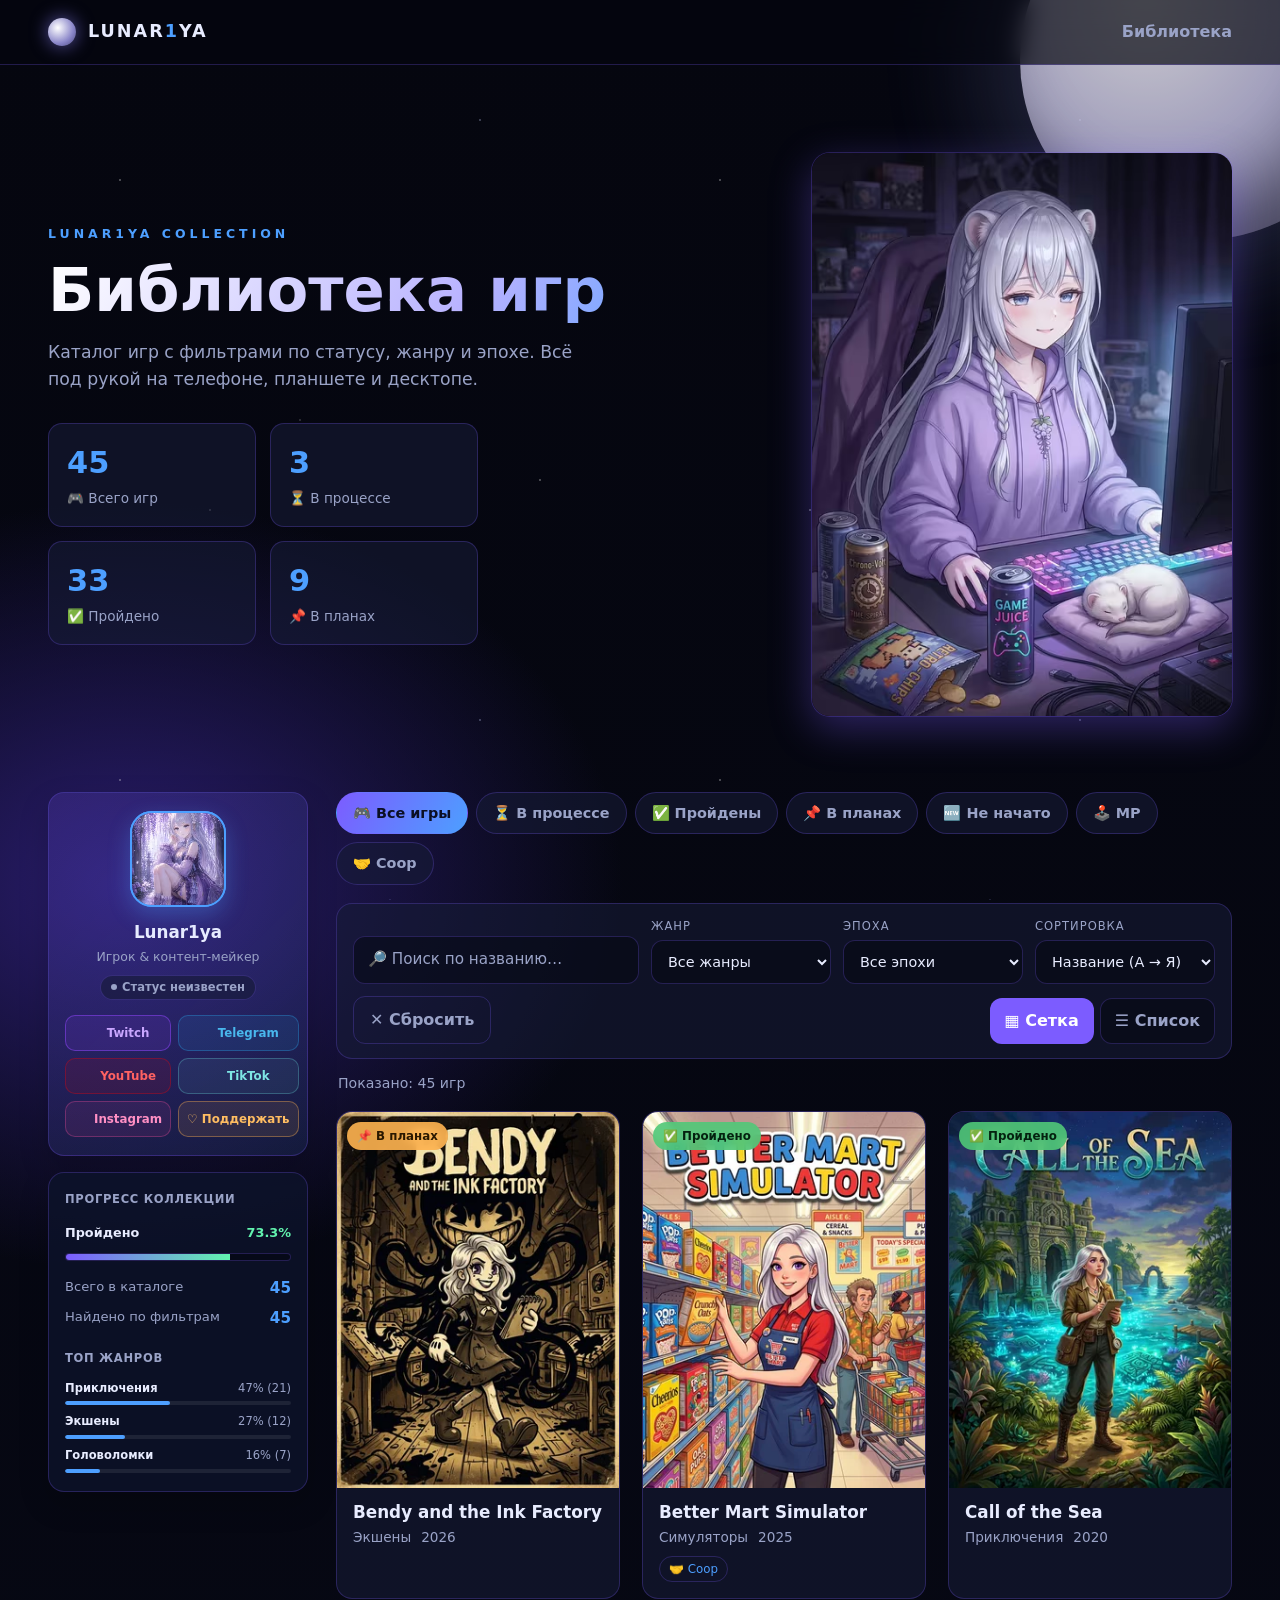
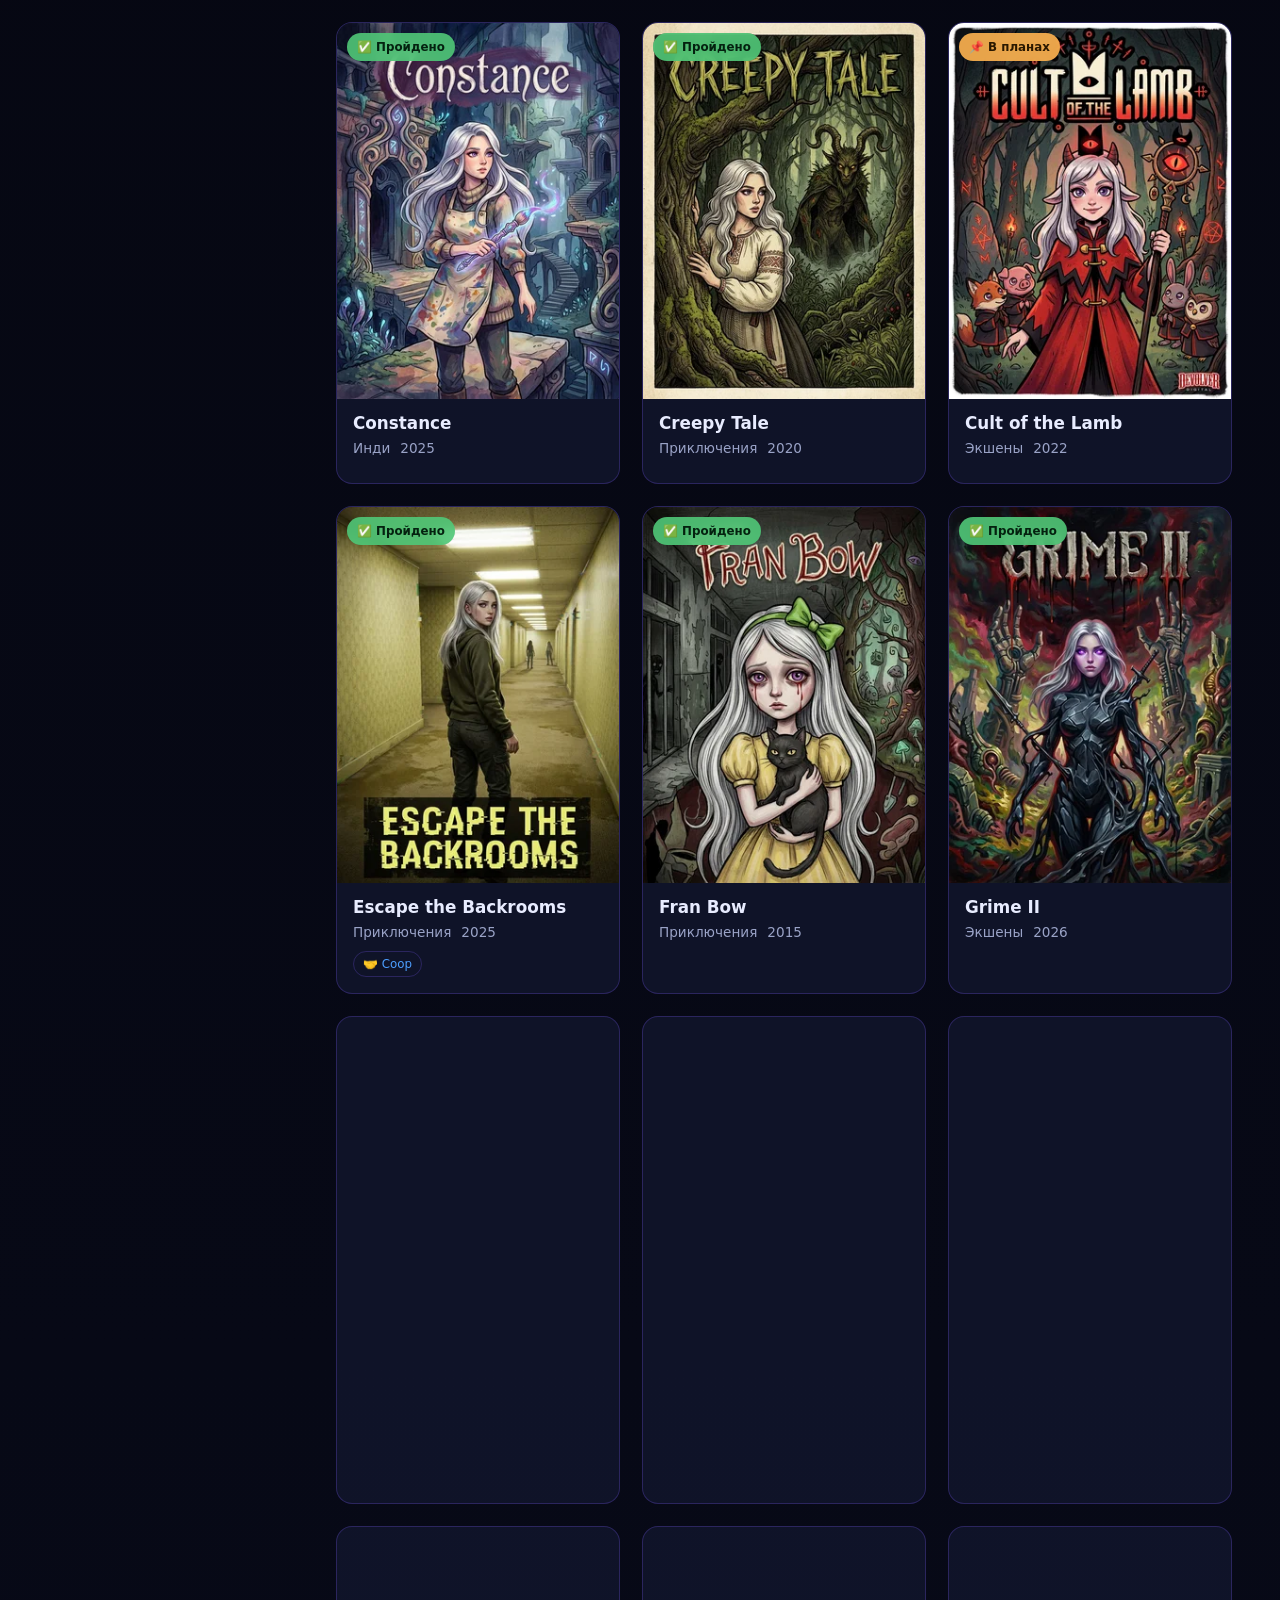
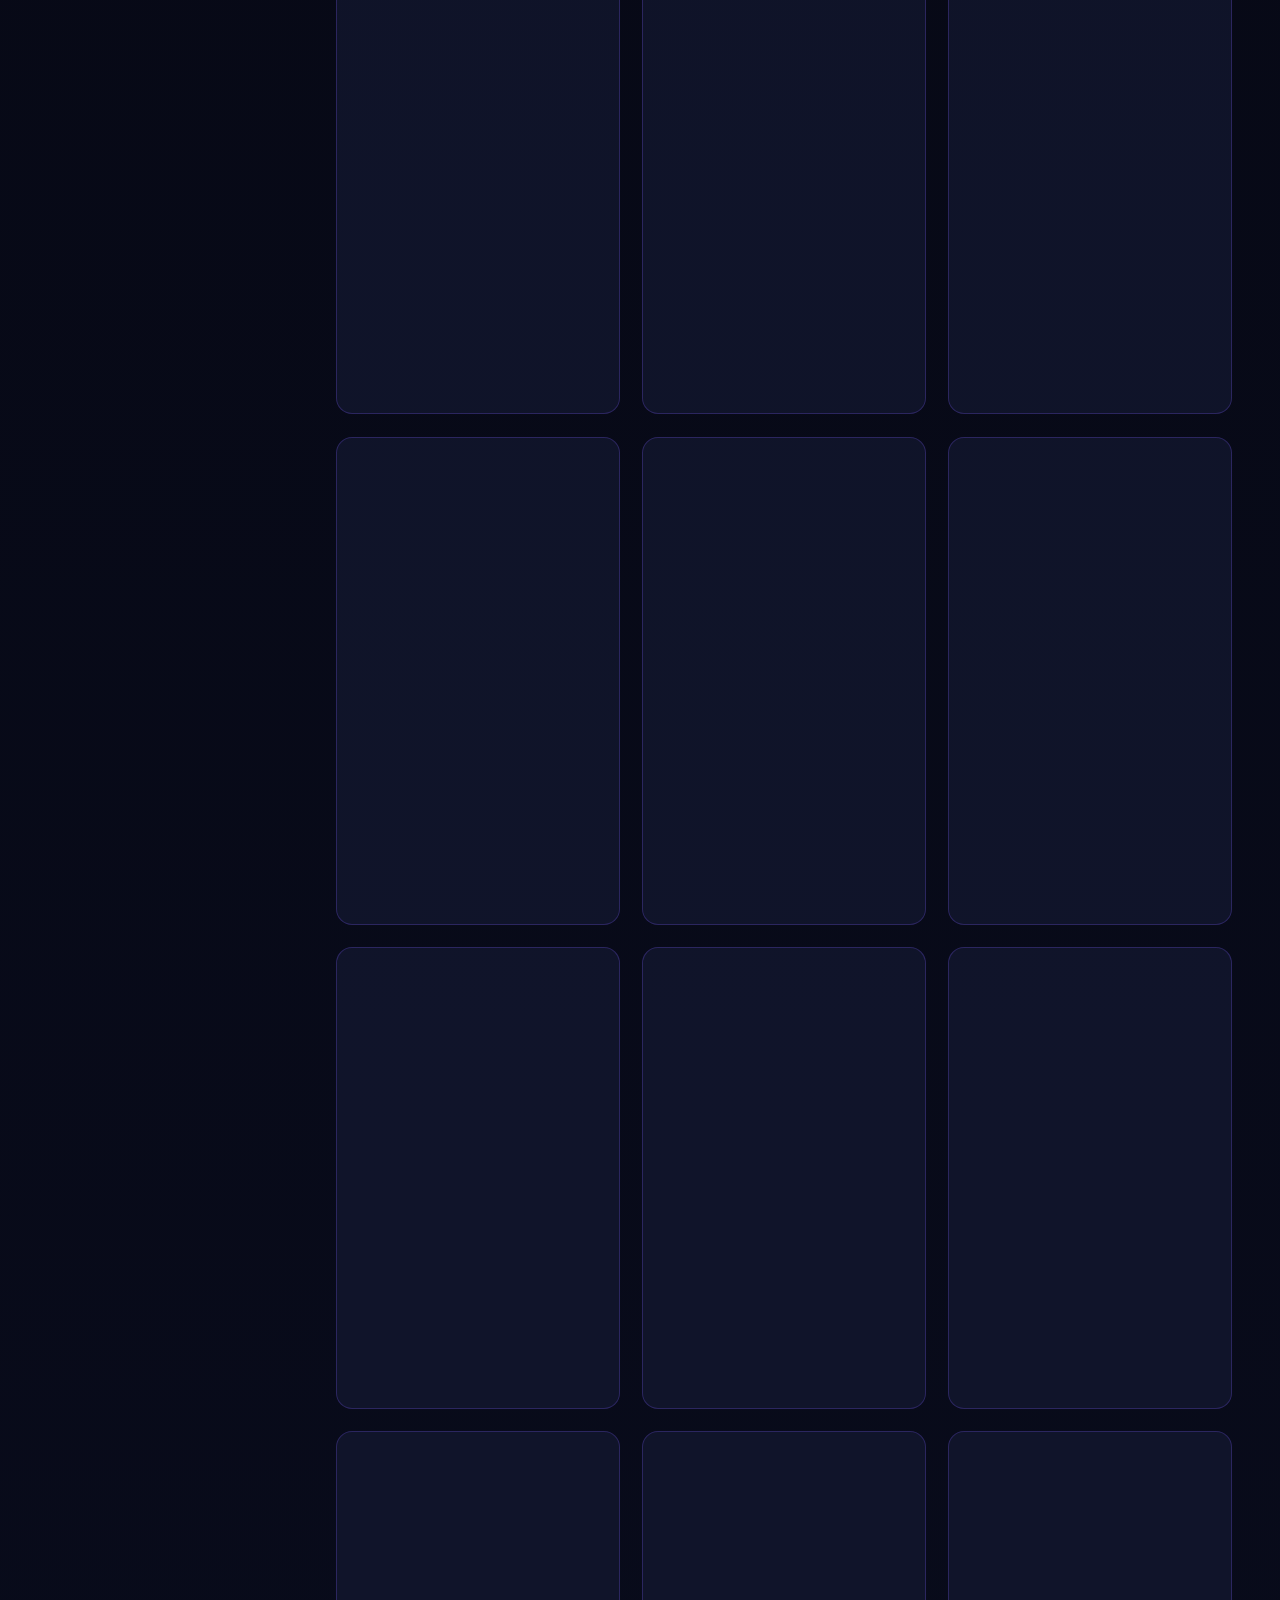
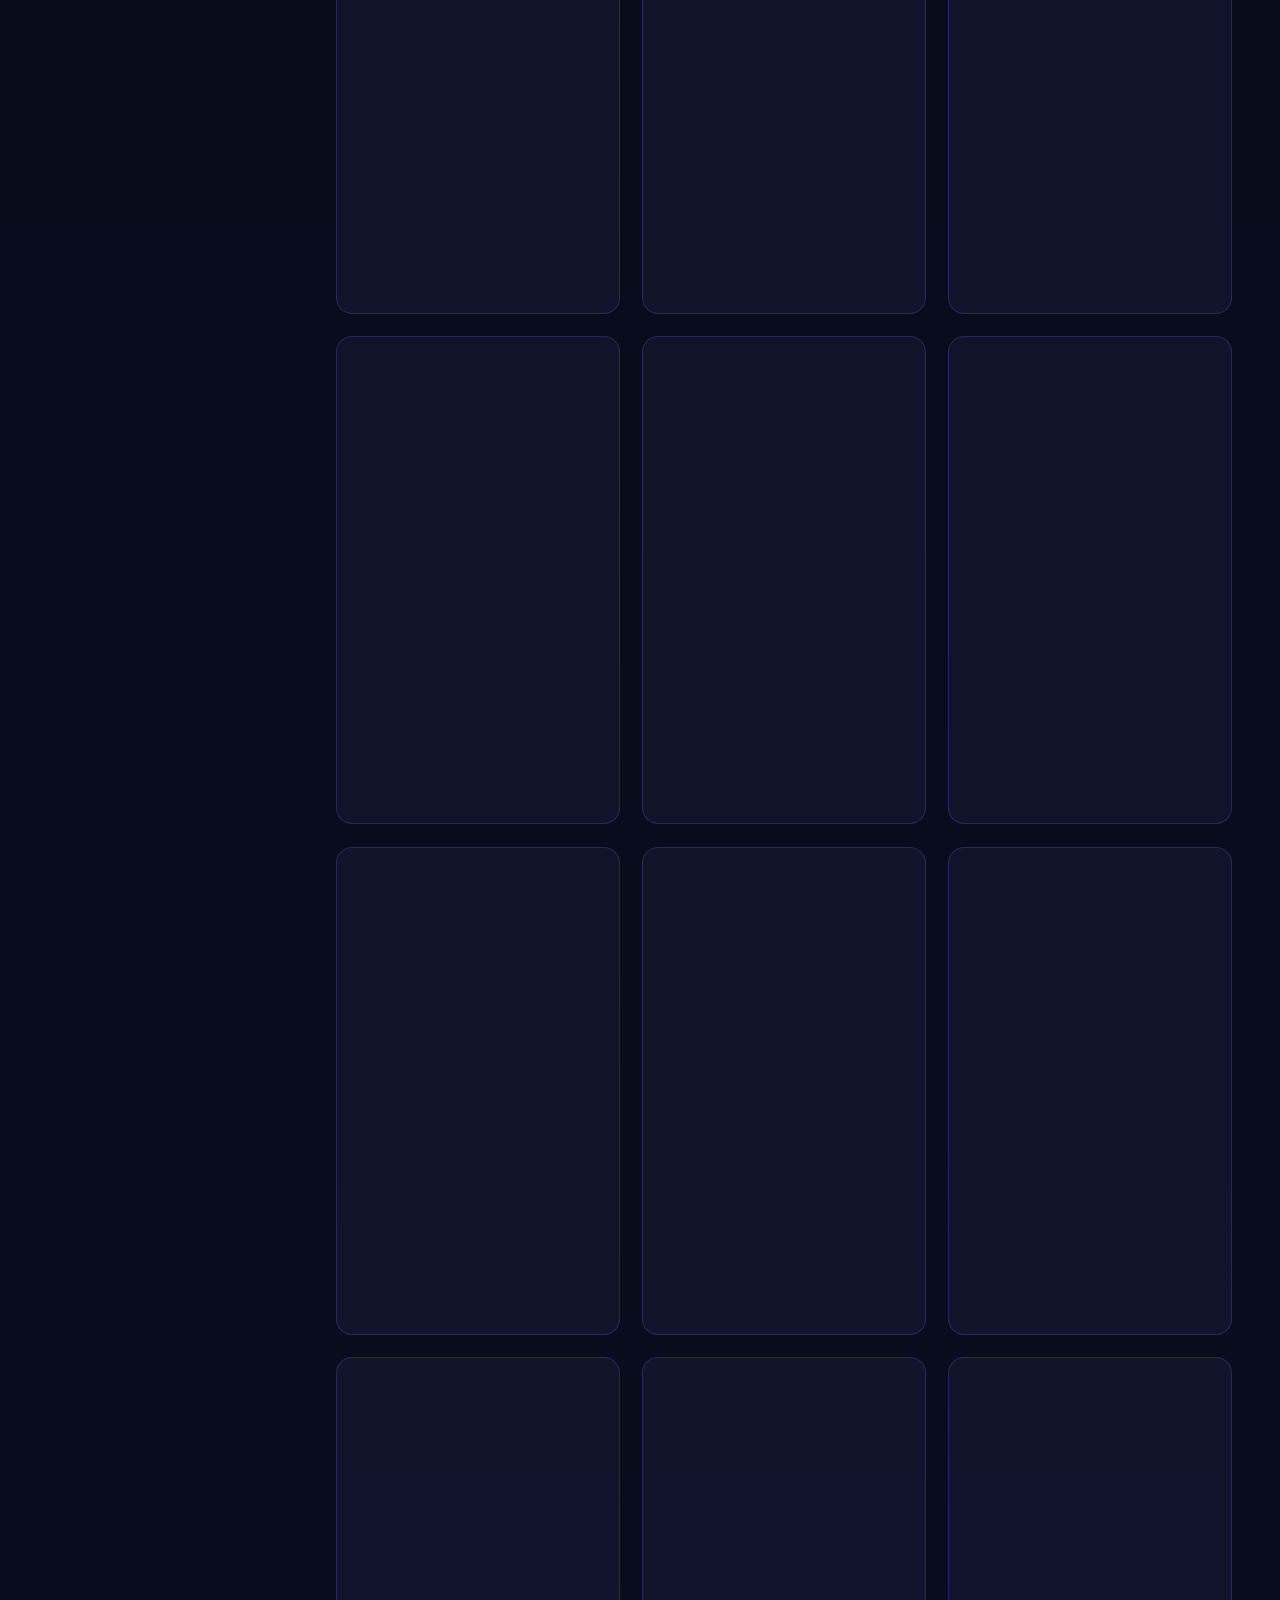
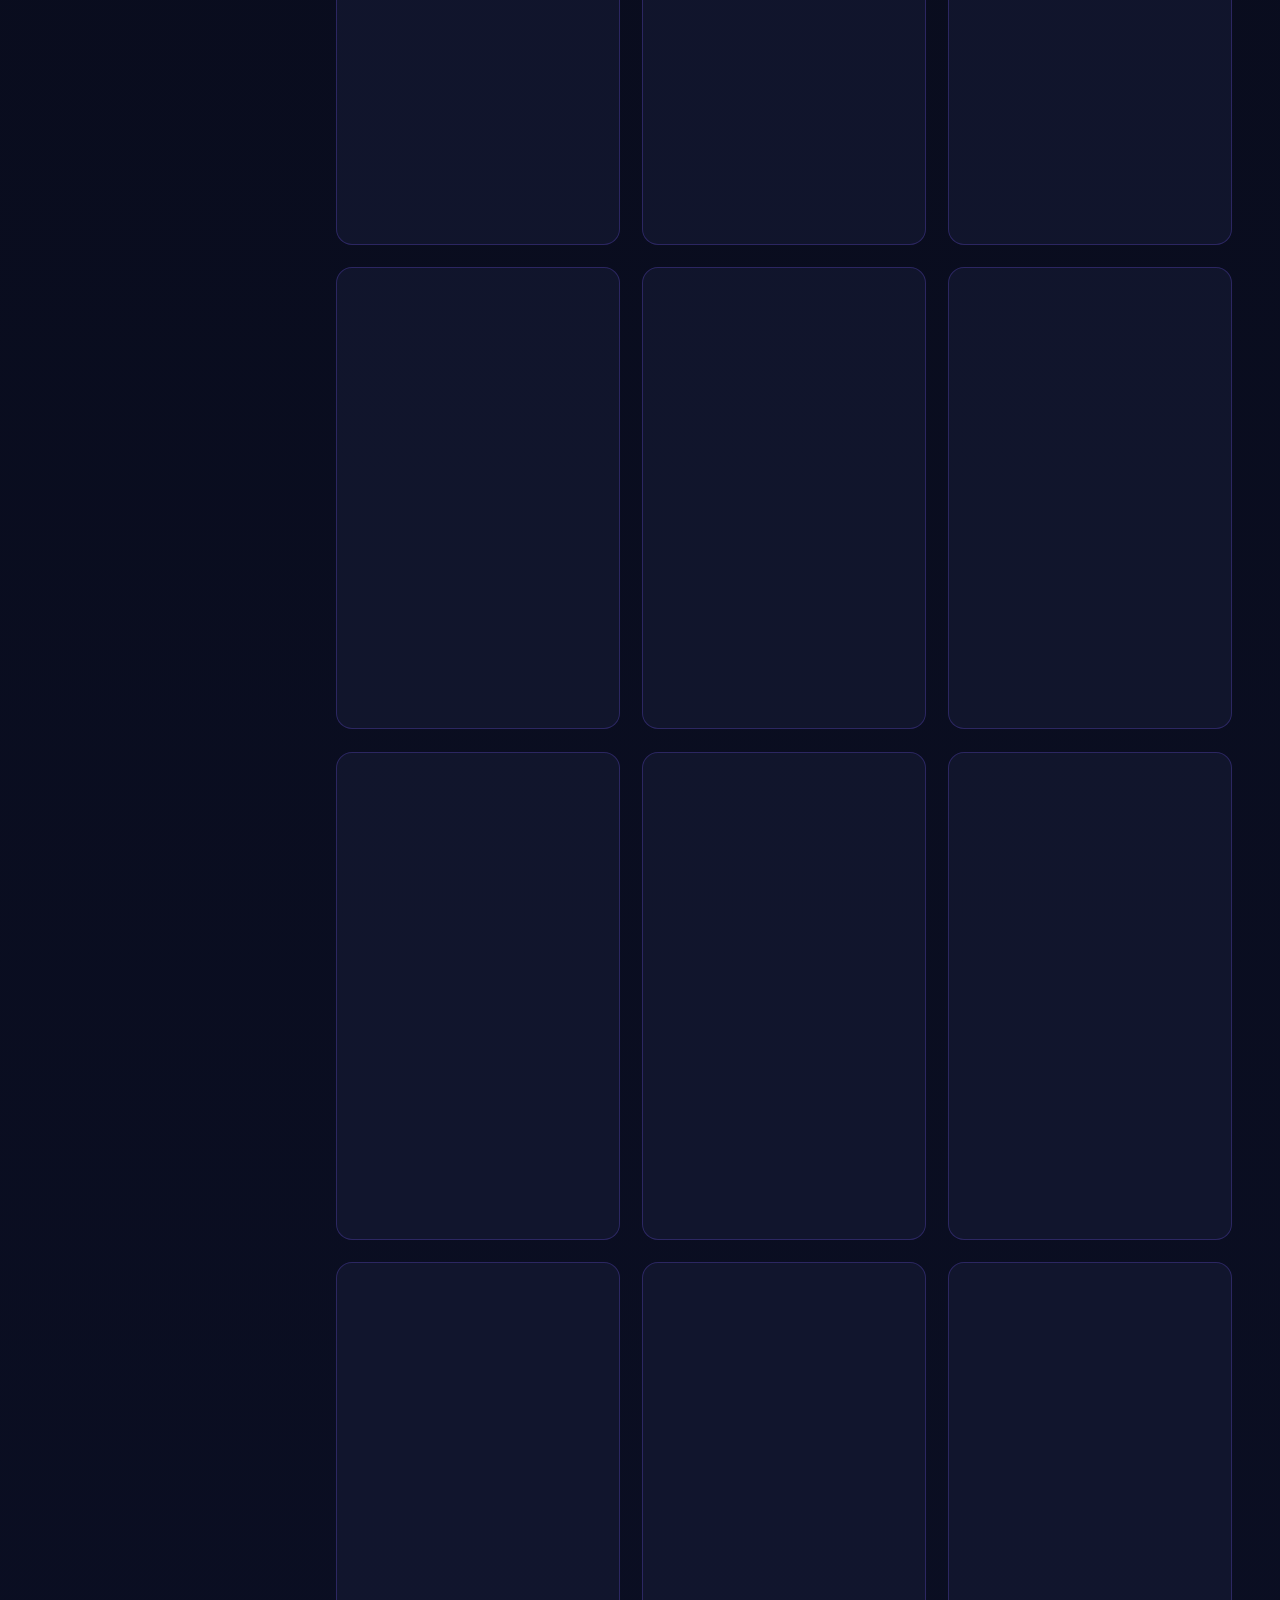
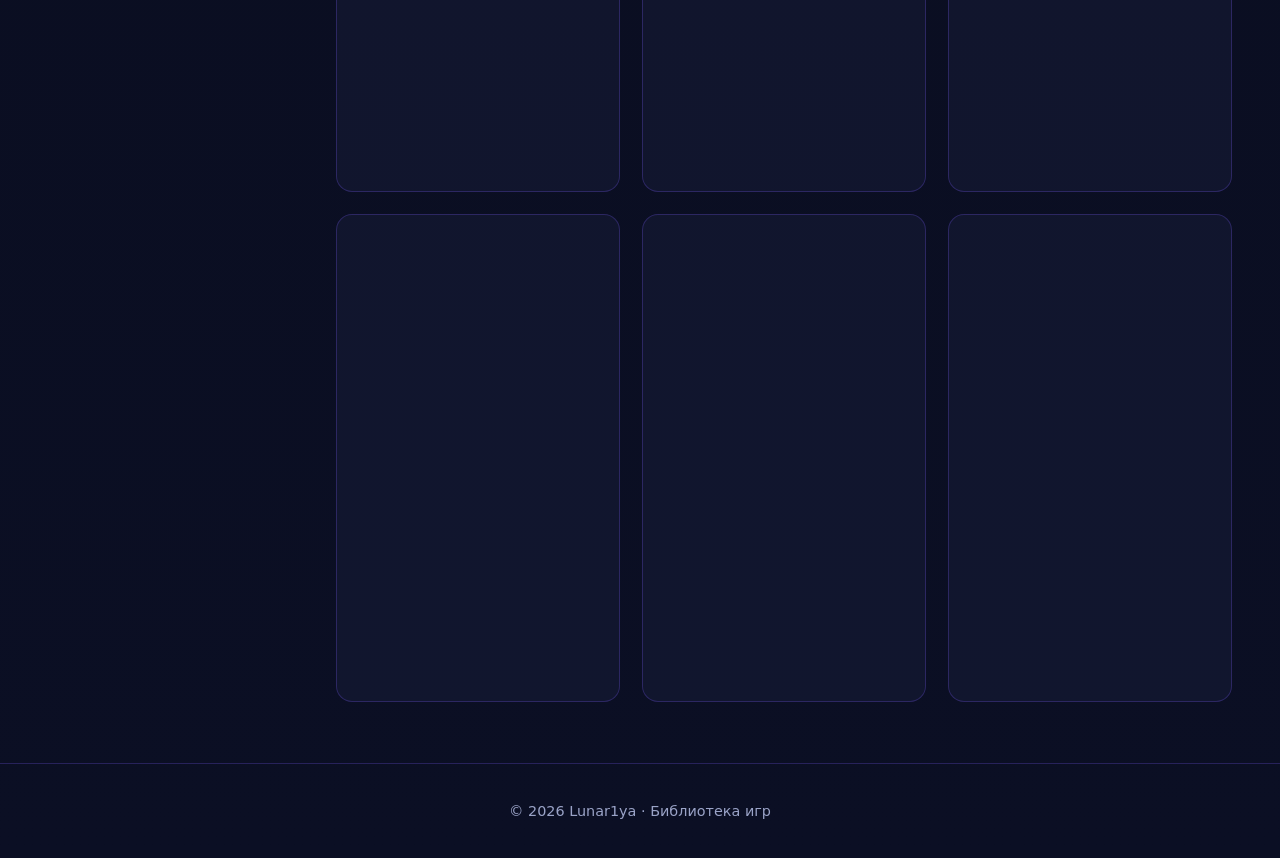
==== commit 9101ac11: "Fix coop tags and genres for games - Add coop tag to Portal 2, Better Mart Simulator - Remove coop t" ====
--- a/index.html
+++ b/index.html
@@ -375,7 +375,7 @@
       {title:"Constance",genre:"Инди",year:2025,status:"done",tags:[],cover:"covers_webp/Constance.webp",coverFallback:"covers/Constance.png"},
       {title:"Grime II",genre:"Экшены",year:2026,status:"done",tags:[],cover:"covers_webp/Grime_II.webp",coverFallback:"covers/Grime_II.png"},
       {title:"RV There Yet?",genre:"Казуальные",year:2025,status:"done",tags:["coop"],cover:"covers_webp/RV_There_Yet.webp",coverFallback:"covers/RV_There_Yet.png"},
-      {title:"Peak",genre:"Казуальные",year:2025,status:"done",tags:["coop"],cover:"covers_webp/Peak.webp",coverFallback:"covers/Peak.png"},
+      {title:"Peak",genre:"Экшены",year:2025,status:"done",tags:["coop"],cover:"covers_webp/Peak.webp",coverFallback:"covers/Peak.png"},
       {title:"Valorant",genre:"Экшены",year:2020,status:"playing",tags:["mp"],cover:"covers_webp/Valorant.webp",coverFallback:"covers/Valorant.png"},
       {title:"Hollow Knight",genre:"Приключения",year:2017,status:"done",tags:[],cover:"covers_webp/Hollow_Knight.webp",coverFallback:"covers/Hollow_Knight.png"},
       {title:"Hollow Knight: Silksong",genre:"Приключения",year:2025,status:"done",tags:[],cover:"covers_webp/Hollow_Knight_Silksong.webp",coverFallback:"covers/Hollow_Knight_Silksong.png"},
@@ -383,38 +383,38 @@
       {title:"Little Misfortune",genre:"Приключения",year:2019,status:"planned",tags:[],cover:"covers_webp/Little_Misfortune.webp",coverFallback:"covers/Little_Misfortune.png"},
       {title:"Bendy and the Ink Factory",genre:"Экшены",year:2026,status:"planned",tags:[],cover:"covers_webp/Bendy_and_the_Ink_Factory.webp",coverFallback:"covers/Bendy_and_the_Ink_Factory.png"},
       {title:"Cult of the Lamb",genre:"Экшены",year:2022,status:"planned",tags:[],cover:"covers_webp/Cult_of_the_Lamb.webp",coverFallback:"covers/Cult_of_the_Lamb.png"},
-      {title:"Portal 2",genre:"Головоломки",year:2011,status:"planned",tags:[],cover:"covers_webp/Portal_2.webp",coverFallback:"covers/Portal_2.png"},
+      {title:"Portal 2",genre:"Головоломки",year:2011,status:"planned",tags:["coop"],cover:"covers_webp/Portal_2.webp",coverFallback:"covers/Portal_2.png"},
       {title:"Split Fiction",genre:"Приключения",year:2025,status:"planned",tags:["coop"],cover:"covers_webp/Split_Fiction.webp",coverFallback:"covers/Split_Fiction.png"},
-      {title:"Little Nightmares II",genre:"Приключения",year:2021,status:"planned",tags:["coop"],cover:"covers_webp/Little_Nightmares_II.webp",coverFallback:"covers/Little_Nightmares_II.png"},
+      {title:"Little Nightmares II",genre:"Приключения",year:2021,status:"planned",tags:[],cover:"covers_webp/Little_Nightmares_II.webp",coverFallback:"covers/Little_Nightmares_II.png"},
       {title:"Stardew Valley",genre:"Симуляторы",year:2016,status:"planned",tags:["coop"],cover:"covers_webp/Stardew_Valley.webp",coverFallback:"covers/Stardew_Valley.png"},
       {title:"The Last of Us Part I",genre:"Экшены",year:2022,status:"planned",tags:[],cover:"covers_webp/The_Last_of_Us_Part_I.webp",coverFallback:"covers/The_Last_of_Us_Part_I.png"},
-      {title:"Outlast",genre:"Экшены",year:2013,status:"planned",tags:[],cover:"covers_webp/Outlast.webp",coverFallback:"covers/Outlast.png"},
+      {title:"Outlast",genre:"Приключения",year:2013,status:"planned",tags:[],cover:"covers_webp/Outlast.webp",coverFallback:"covers/Outlast.png"},
       {title:"Metro: Last Light Redux",genre:"Экшены",year:2019,status:"playing",tags:[],cover:"covers_webp/Metro_Last_Light_Redux.webp",coverFallback:"covers/Metro_Last_Light_Redux.png"},
       {title:"Stray",genre:"Приключения",year:2022,status:"playing",tags:[],cover:"covers_webp/Stray.webp",coverFallback:"covers/Stray.png"},
       {title:"Moomintroll: Winter's Warmth",genre:"Приключения",year:2024,status:"done",tags:[],cover:"covers_webp/Moomintroll_Winters_Warmth.webp",coverFallback:"covers/Moomintroll_Winters_Warmth.png"},
       {title:"Little Nightmares",genre:"Приключения",year:2017,status:"done",tags:[],cover:"covers_webp/Little_Nightmares.webp",coverFallback:"covers/Little_Nightmares.png"},
       {title:"Little Nightmares III",genre:"Приключения",year:2025,status:"done",tags:["coop"],cover:"covers_webp/Little_Nightmares_III.webp",coverFallback:"covers/Little_Nightmares_III.png"},
       {title:"Resident Evil Requiem",genre:"Экшены",year:2026,status:"done",tags:[],cover:"covers_webp/Resident_Evil_Requiem.webp",coverFallback:"covers/Resident_Evil_Requiem.png"},
-      {title:"Scam Line",genre:"Инди",year:2024,status:"done",tags:[],cover:"covers_webp/Scam_Line.webp",coverFallback:"covers/Scam_Line.png"},
+      {title:"Scam Line",genre:"Инди",year:2024,status:"done",tags:["mp"],cover:"covers_webp/Scam_Line.webp",coverFallback:"covers/Scam_Line.png"},
       {title:"Fran Bow",genre:"Приключения",year:2015,status:"done",tags:[],cover:"covers_webp/Fran_Bow.webp",coverFallback:"covers/Fran_Bow.png"},
-      {title:"The Past Within",genre:"Приключения",year:2022,status:"done",tags:["coop"],cover:"covers_webp/The_Past_Within.webp",coverFallback:"covers/The_Past_Within.png"},
+      {title:"The Past Within",genre:"Головоломки",year:2022,status:"done",tags:["coop"],cover:"covers_webp/The_Past_Within.webp",coverFallback:"covers/The_Past_Within.png"},
       {title:"Creepy Tale",genre:"Приключения",year:2020,status:"done",tags:[],cover:"covers_webp/Creepy_Tale.webp",coverFallback:"covers/Creepy_Tale.png"},
       {title:"The Mortuary Assistant",genre:"Приключения",year:2022,status:"done",tags:[],cover:"covers_webp/The_Mortuary_Assistant.webp",coverFallback:"covers/The_Mortuary_Assistant.png"},
-      {title:"We Were Here",genre:"Экшены",year:2017,status:"done",tags:["coop"],cover:"covers_webp/We_Were_Here.webp",coverFallback:"covers/We_Were_Here.png"},
-      {title:"We Were Here Too",genre:"Приключения",year:2018,status:"done",tags:["coop"],cover:"covers_webp/We_Were_Here_Too.webp",coverFallback:"covers/We_Were_Here_Too.png"},
-      {title:"We Were Here Together",genre:"Приключения",year:2019,status:"done",tags:["coop"],cover:"covers_webp/We_Were_Here_Together.webp",coverFallback:"covers/We_Were_Here_Together.png"},
-      {title:"We Were Here Forever",genre:"Приключения",year:2021,status:"done",tags:["coop"],cover:"covers_webp/We_Were_Here_Forever.webp",coverFallback:"covers/We_Were_Here_Forever.png"},
-      {title:"Escape the Backrooms",genre:"Экшены",year:2025,status:"done",tags:["coop"],cover:"covers_webp/Escape_the_Backrooms.webp",coverFallback:"covers/Escape_the_Backrooms.png"},
+      {title:"We Were Here",genre:"Головоломки",year:2017,status:"done",tags:["coop"],cover:"covers_webp/We_Were_Here.webp",coverFallback:"covers/We_Were_Here.png"},
+      {title:"We Were Here Too",genre:"Головоломки",year:2018,status:"done",tags:["coop"],cover:"covers_webp/We_Were_Here_Too.webp",coverFallback:"covers/We_Were_Here_Too.png"},
+      {title:"We Were Here Together",genre:"Головоломки",year:2019,status:"done",tags:["coop"],cover:"covers_webp/We_Were_Here_Together.webp",coverFallback:"covers/We_Were_Here_Together.png"},
+      {title:"We Were Here Forever",genre:"Головоломки",year:2021,status:"done",tags:["coop"],cover:"covers_webp/We_Were_Here_Forever.webp",coverFallback:"covers/We_Were_Here_Forever.png"},
+      {title:"Escape the Backrooms",genre:"Приключения",year:2025,status:"done",tags:["coop"],cover:"covers_webp/Escape_the_Backrooms.webp",coverFallback:"covers/Escape_the_Backrooms.png"},
       {title:"Mafia: Definitive Edition",genre:"Экшены",year:2020,status:"done",tags:[],cover:"covers_webp/Mafia_Definitive_Edition.webp",coverFallback:"covers/Mafia_Definitive_Edition.png"},
       {title:"Mafia II: Definitive Edition",genre:"Экшены",year:2020,status:"done",tags:[],cover:"covers_webp/Mafia_II_Definitive_Edition.webp",coverFallback:"covers/Mafia_II_Definitive_Edition.png"},
       {title:"Reanimal",genre:"Приключения",year:2026,status:"done",tags:[],cover:"covers_webp/Reanimal.webp",coverFallback:"covers/Reanimal.png"},
-      {title:"We Were Here Expeditions: The FriendShip",genre:"Приключения",year:2023,status:"done",tags:["coop"],cover:"covers_webp/We_Were_Here_Expeditions.webp",coverFallback:"covers/We_Were_Here_Expeditions.png"},
+      {title:"We Were Here Expeditions: The FriendShip",genre:"Головоломки",year:2023,status:"done",tags:["coop"],cover:"covers_webp/We_Were_Here_Expeditions.webp",coverFallback:"covers/We_Were_Here_Expeditions.png"},
       {title:"Call of the Sea",genre:"Приключения",year:2020,status:"done",tags:[],cover:"covers_webp/Call_of_the_Sea.webp",coverFallback:"covers/Call_of_the_Sea.png"},
-      {title:"Labyrinthine",genre:"Экшены",year:2023,status:"done",tags:["coop"],cover:"covers_webp/Labyrinthine.webp",coverFallback:"covers/Labyrinthine.png"},
-      {title:"Better Mart Simulator",genre:"Симуляторы",year:2025,status:"done",tags:[],cover:"covers_webp/Better_Mart_Simulator.webp",coverFallback:"covers/Better_Mart_Simulator.png"},
+      {title:"Labyrinthine",genre:"Приключения",year:2023,status:"done",tags:["coop"],cover:"covers_webp/Labyrinthine.webp",coverFallback:"covers/Labyrinthine.png"},
+      {title:"Better Mart Simulator",genre:"Симуляторы",year:2025,status:"done",tags:["coop"],cover:"covers_webp/Better_Mart_Simulator.webp",coverFallback:"covers/Better_Mart_Simulator.png"},
       {title:"Lost in Play",genre:"Приключения",year:2022,status:"done",tags:[],cover:"covers_webp/Lost_in_Play.webp",coverFallback:"covers/Lost_in_Play.png"},
       {title:"There Is No Game",genre:"Приключения",year:2020,status:"done",tags:[],cover:"covers_webp/There_Is_No_Game.webp",coverFallback:"covers/There_Is_No_Game.png"},
-      {title:"It Takes Two",genre:"Экшены",year:2021,status:"done",tags:["coop"],cover:"covers_webp/It_Takes_Two.webp",coverFallback:"covers/It_Takes_Two.png"},
+      {title:"It Takes Two",genre:"Приключения",year:2021,status:"done",tags:["coop"],cover:"covers_webp/It_Takes_Two.webp",coverFallback:"covers/It_Takes_Two.png"},
       {title:"The Last Campfire",genre:"Приключения",year:2021,status:"done",tags:[],cover:"covers_webp/The_Last_Campfire.webp",coverFallback:"covers/The_Last_Campfire.png"},
       {title:"Metro 2033 Redux",genre:"Экшены",year:2014,status:"done",tags:[],cover:"covers_webp/Metro_2033_Redux.webp",coverFallback:"covers/Metro_2033_Redux.png"}
     ];
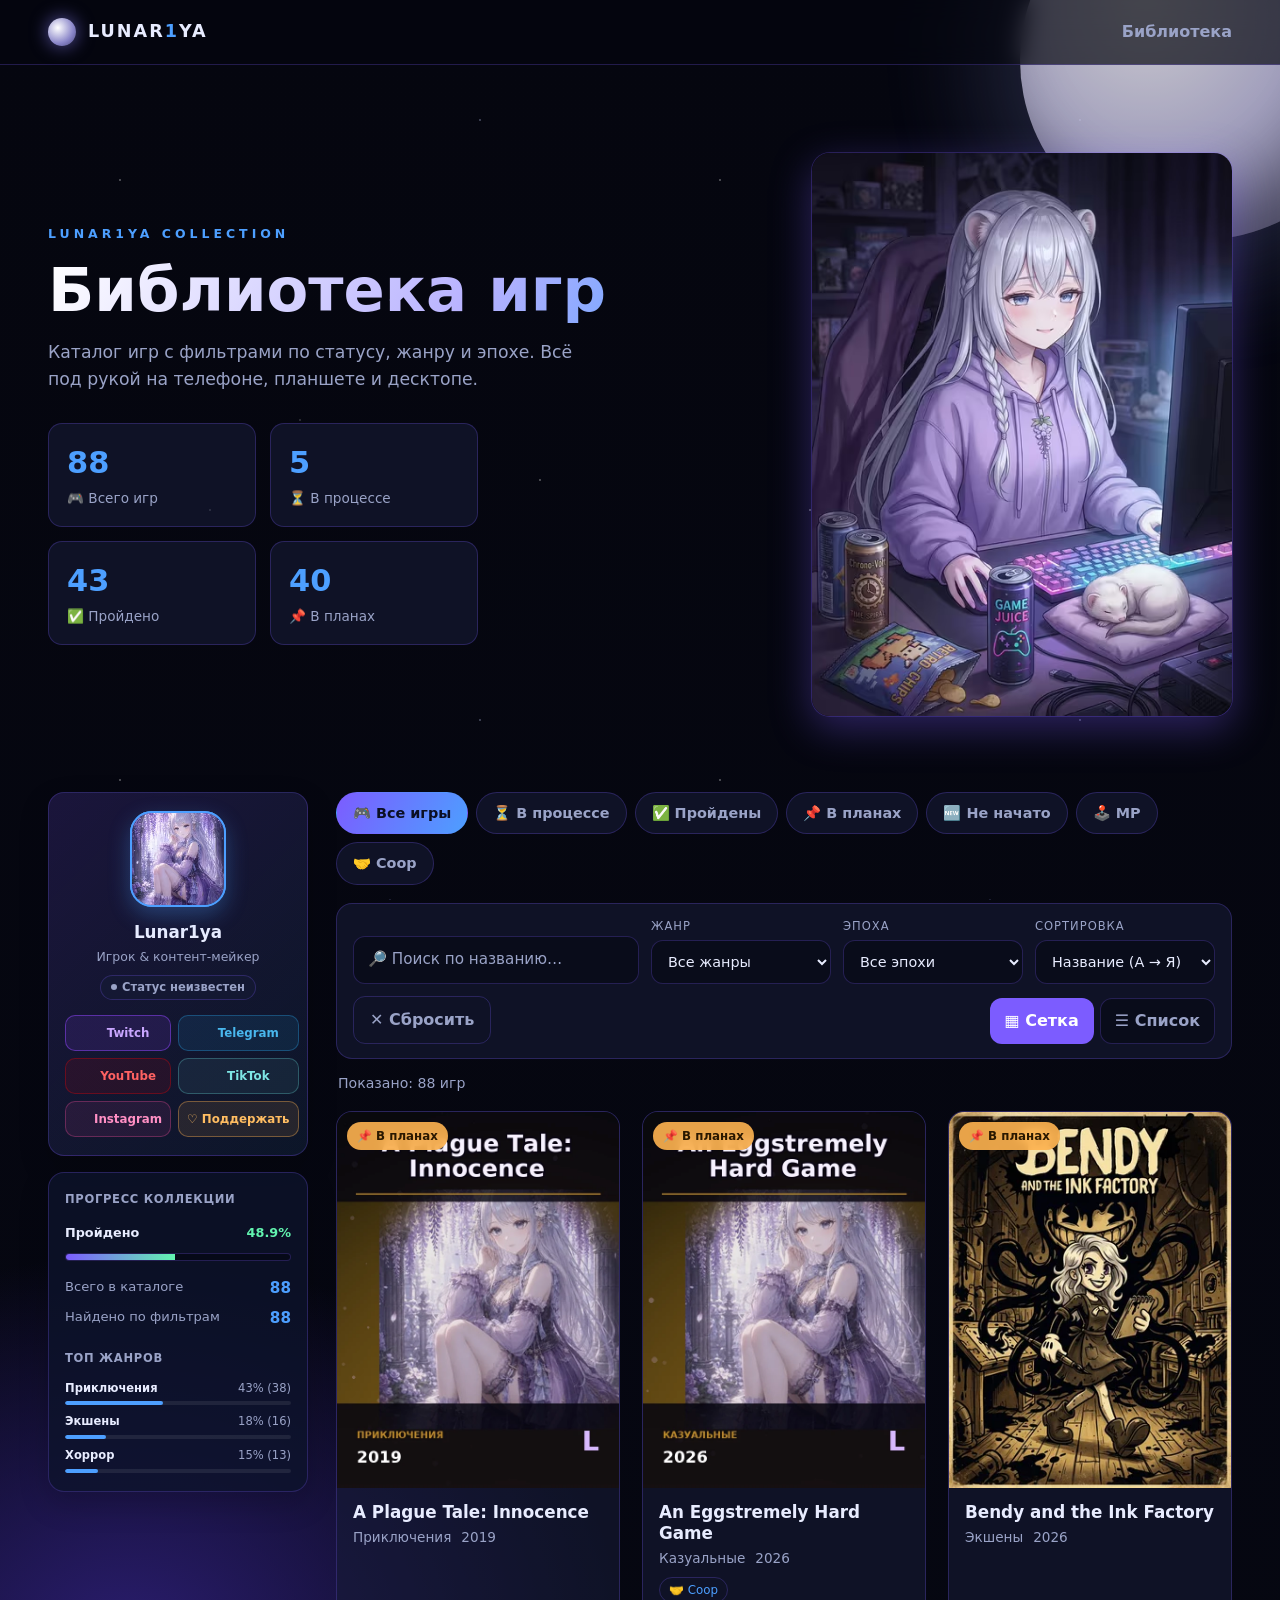
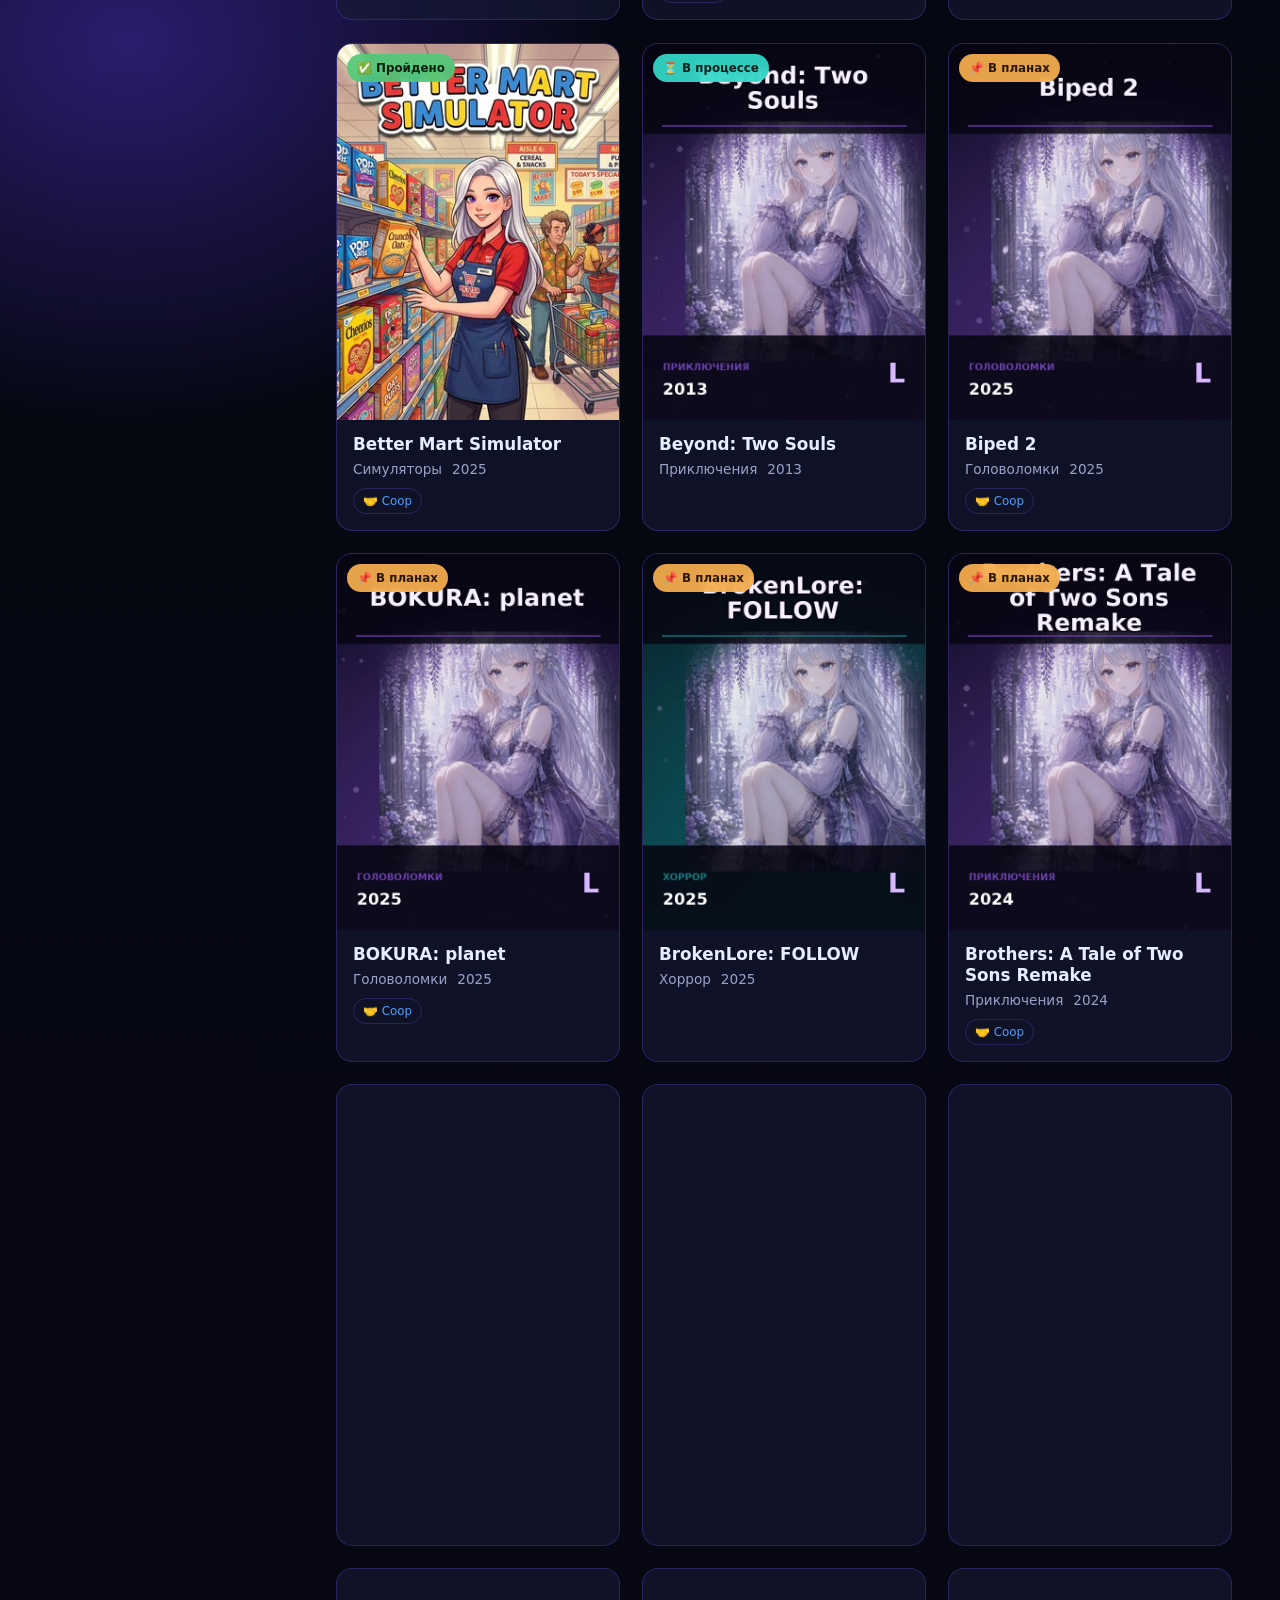
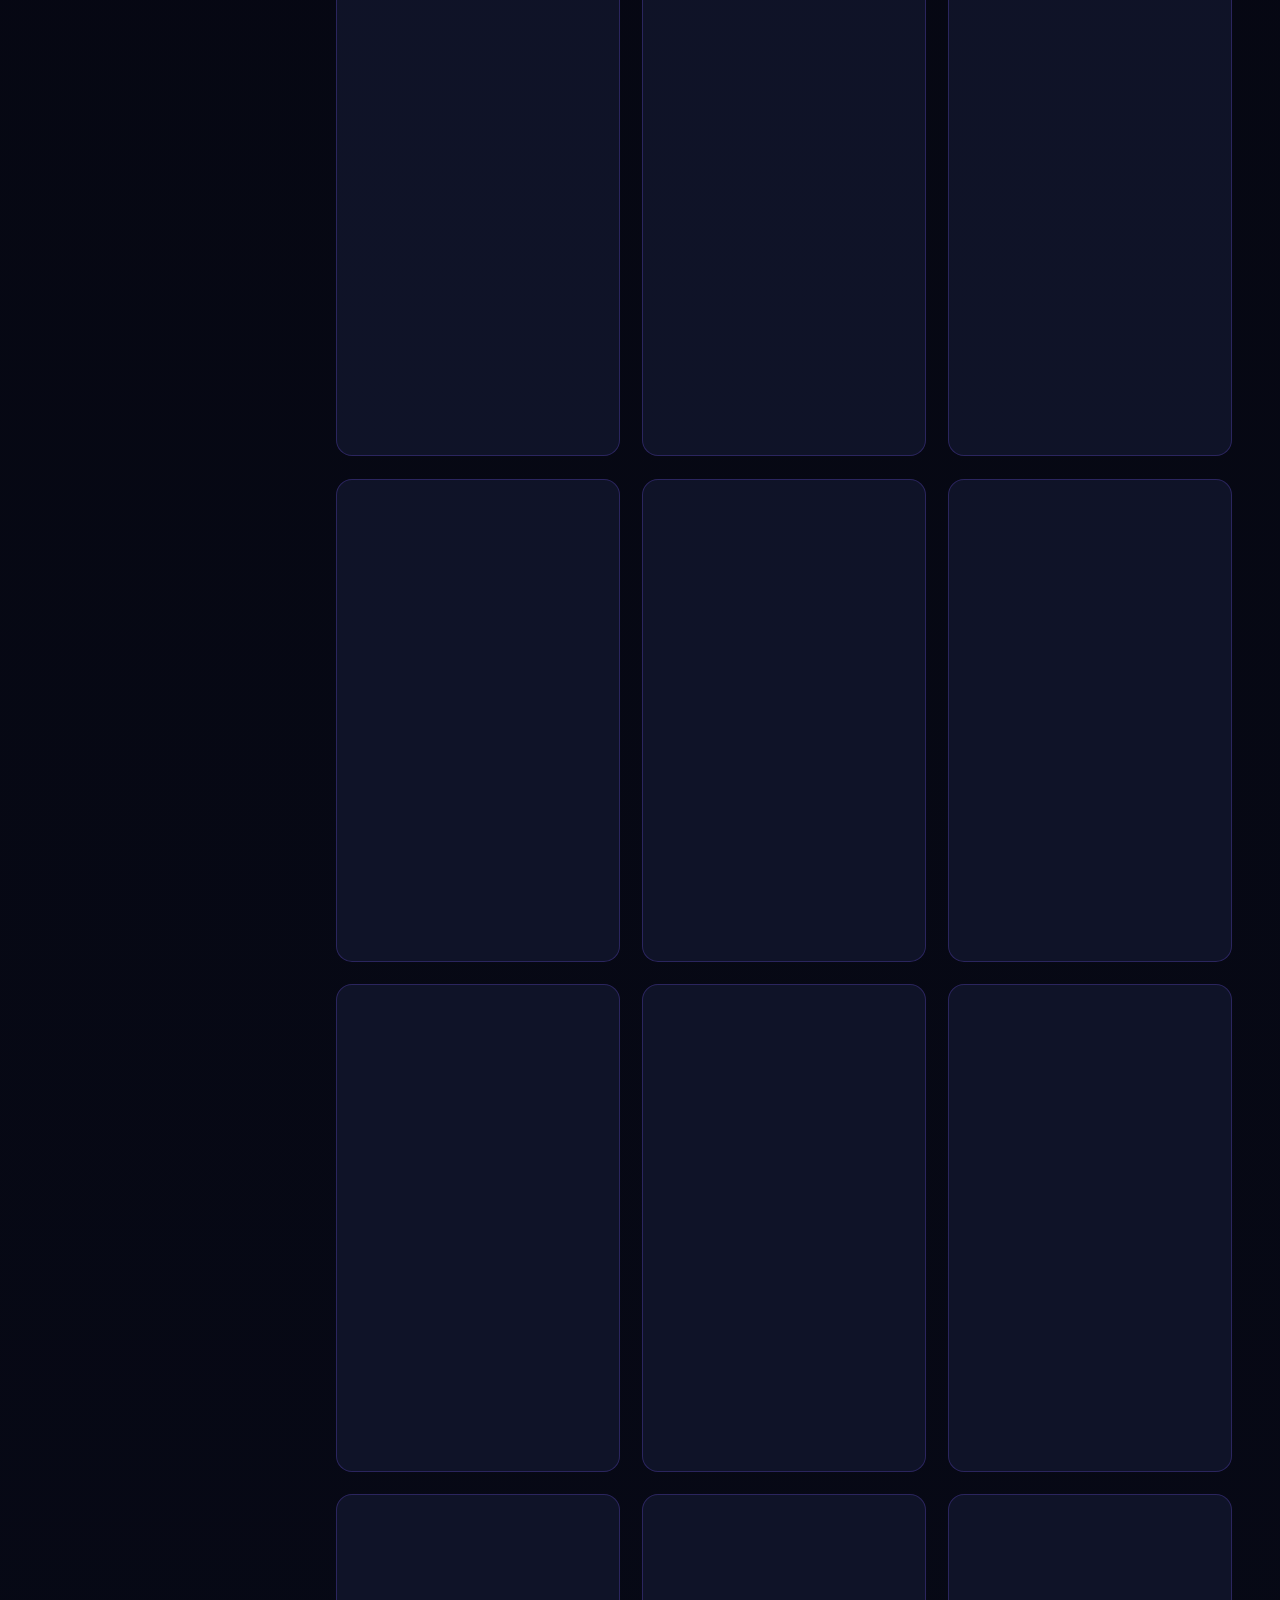
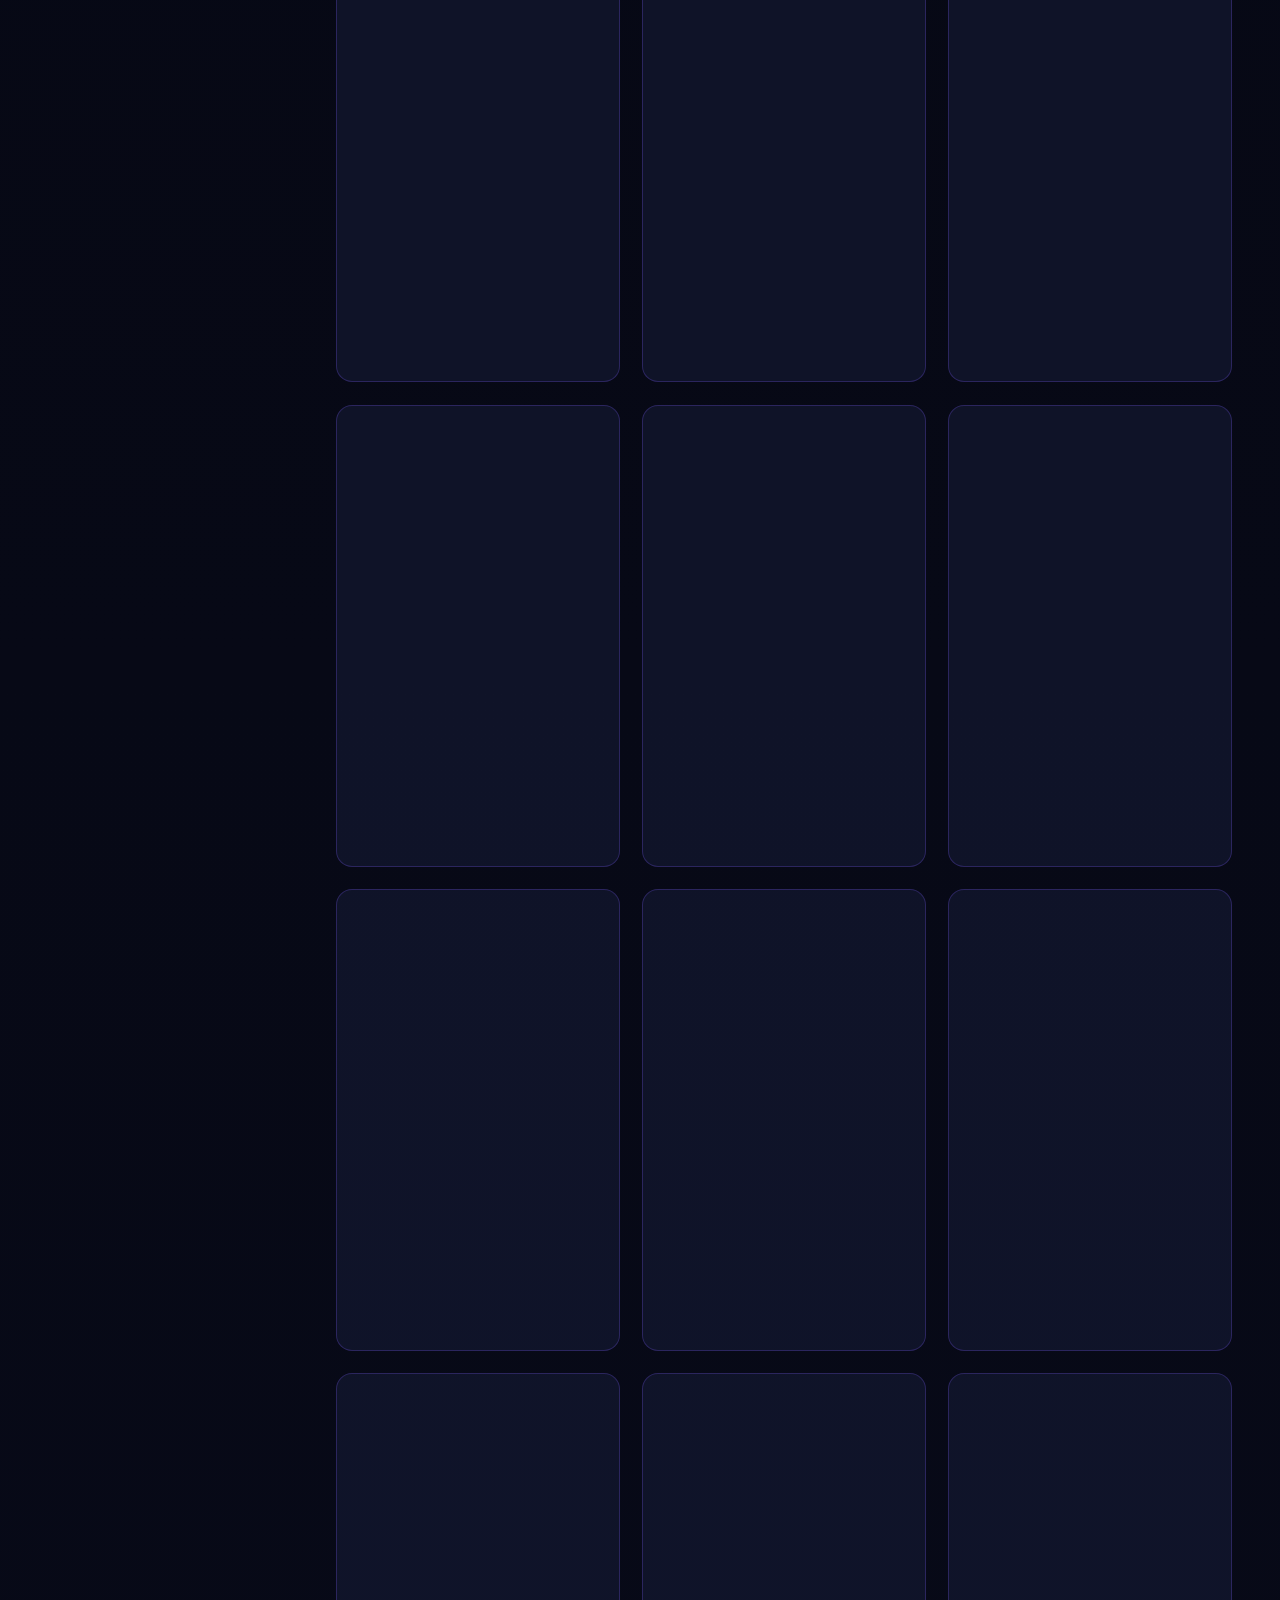
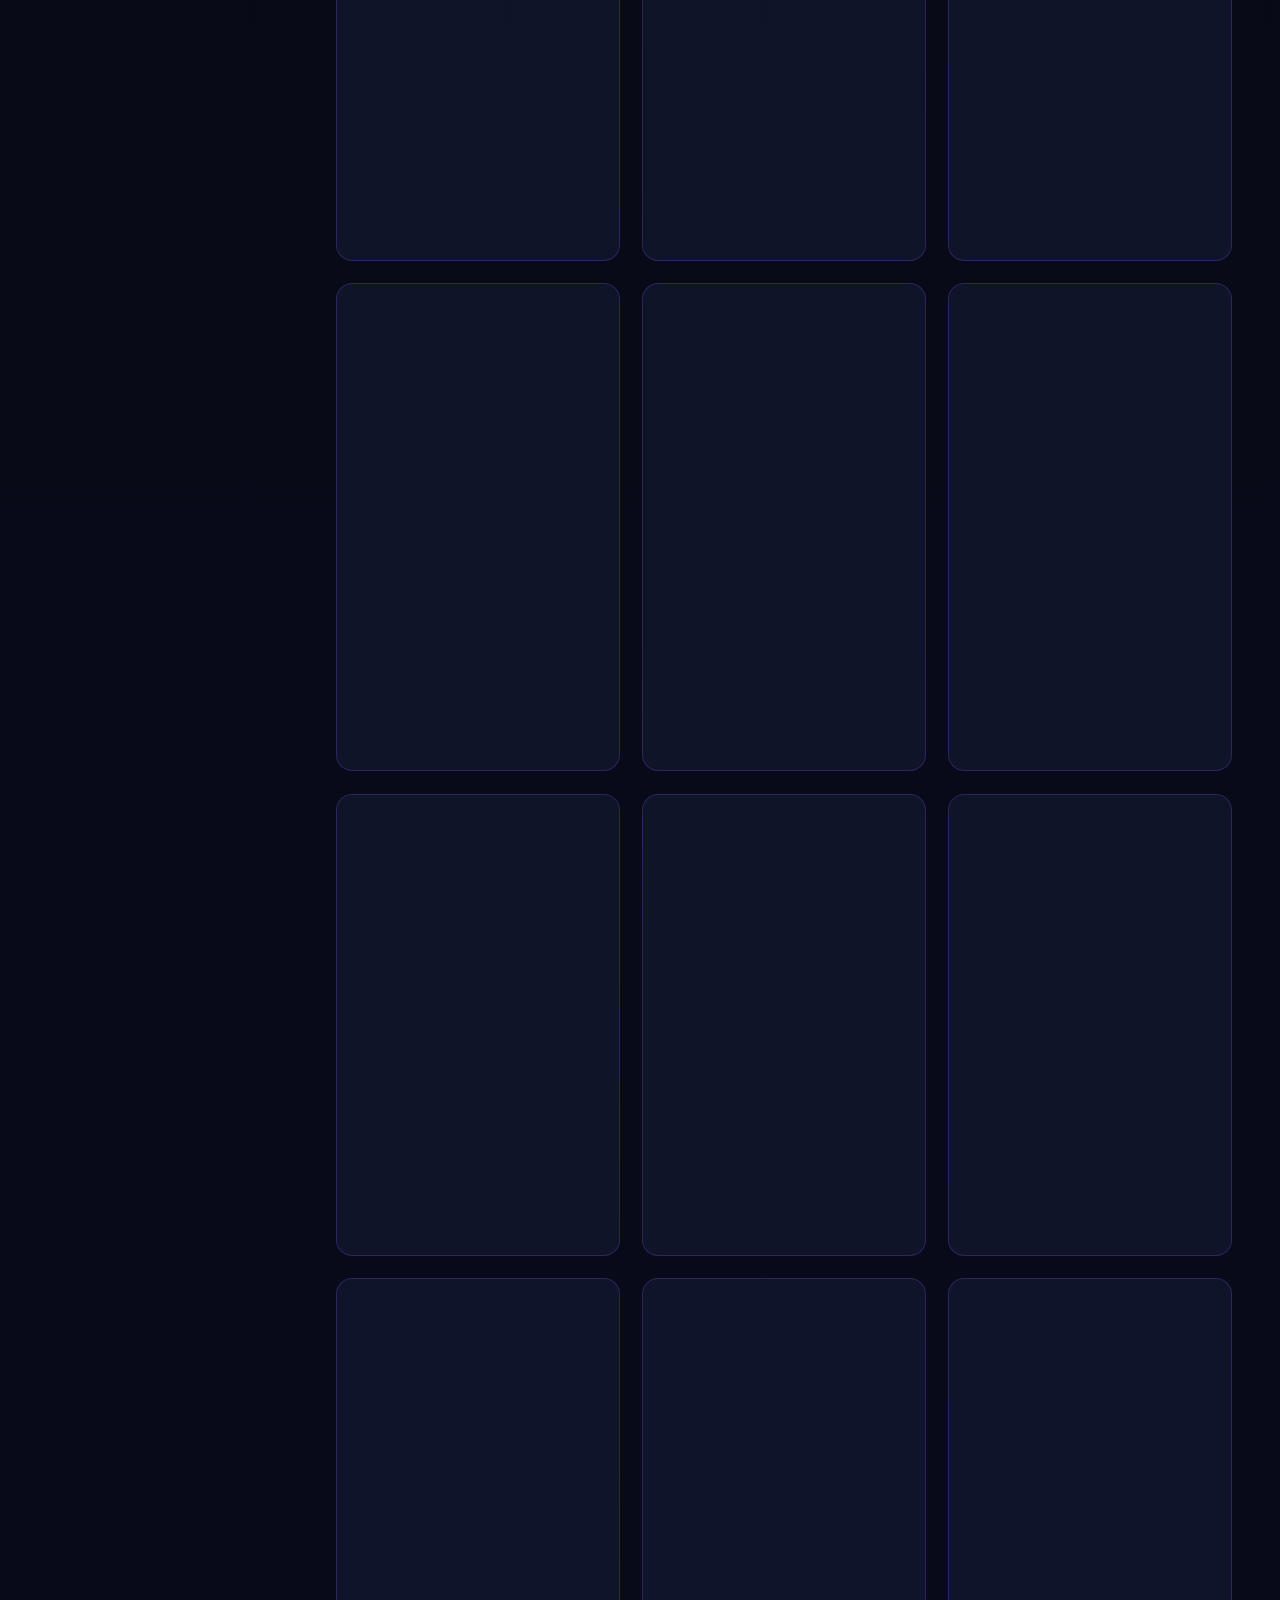
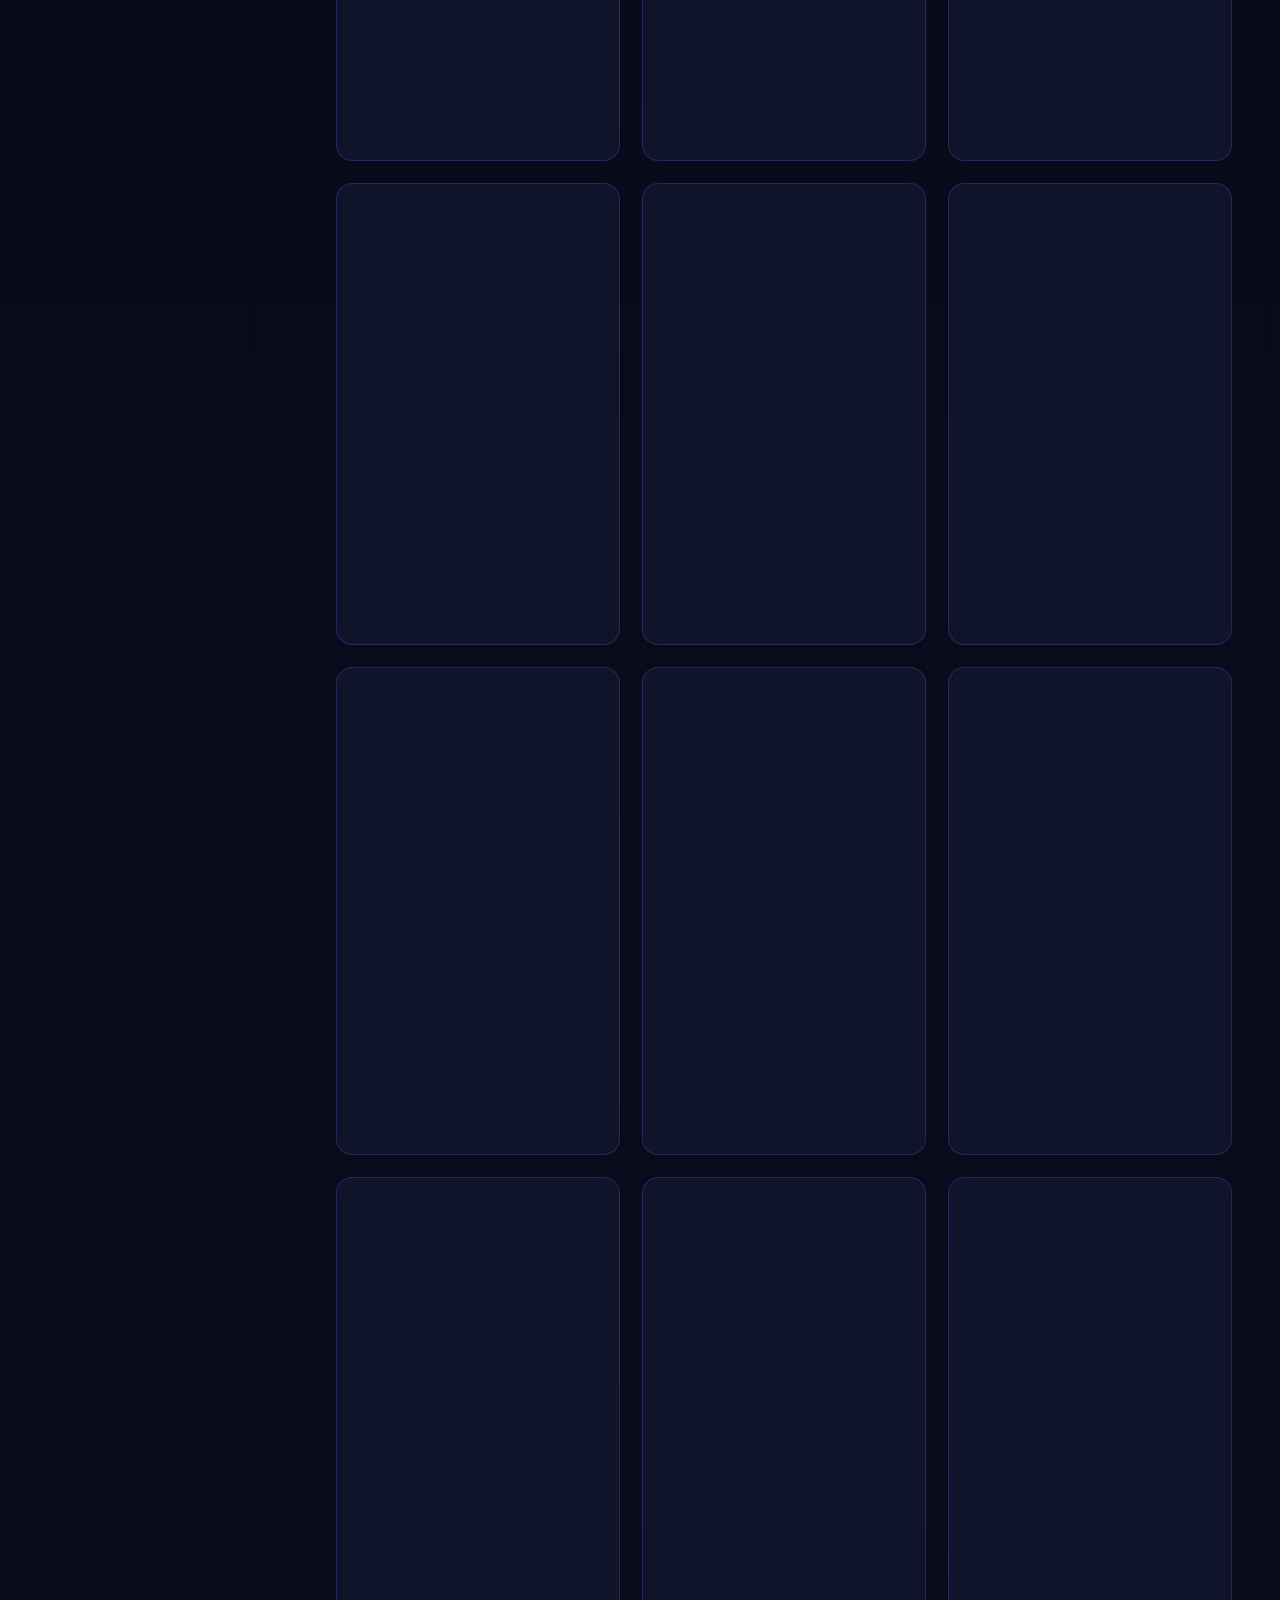
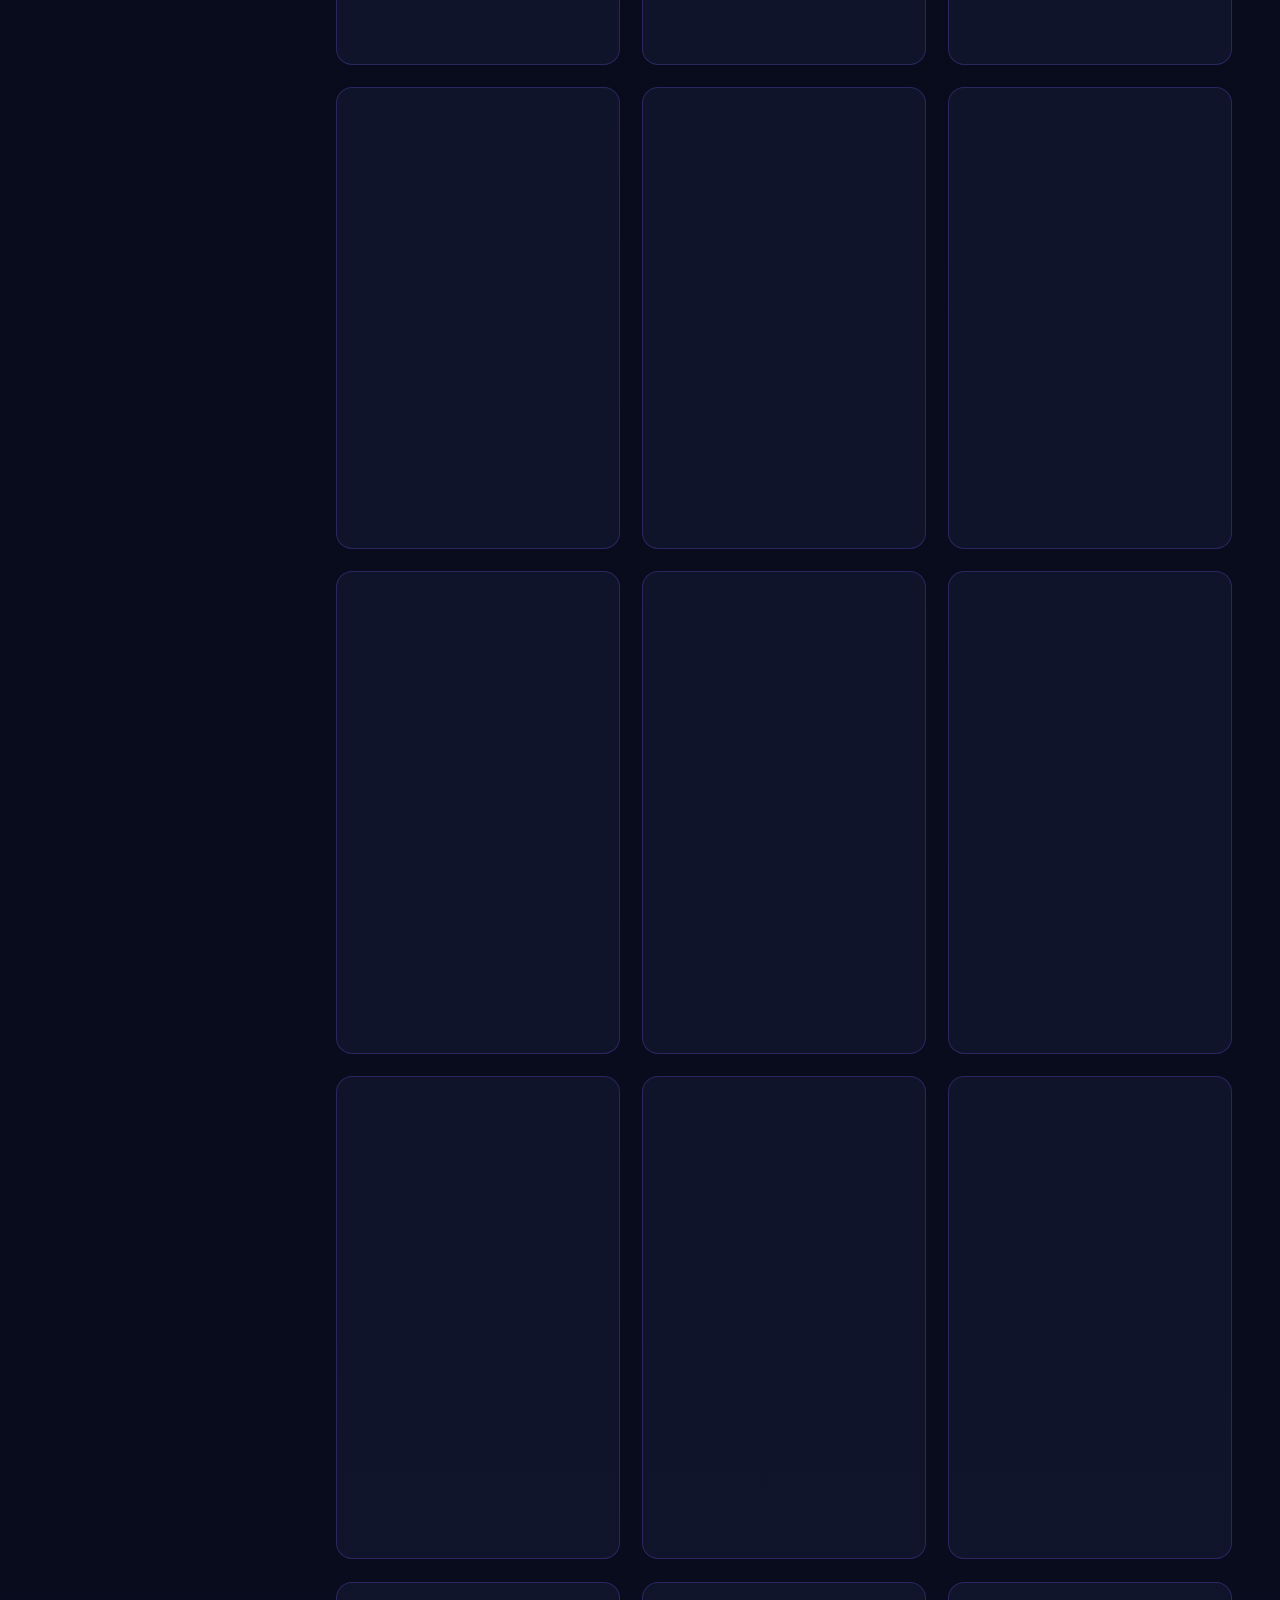
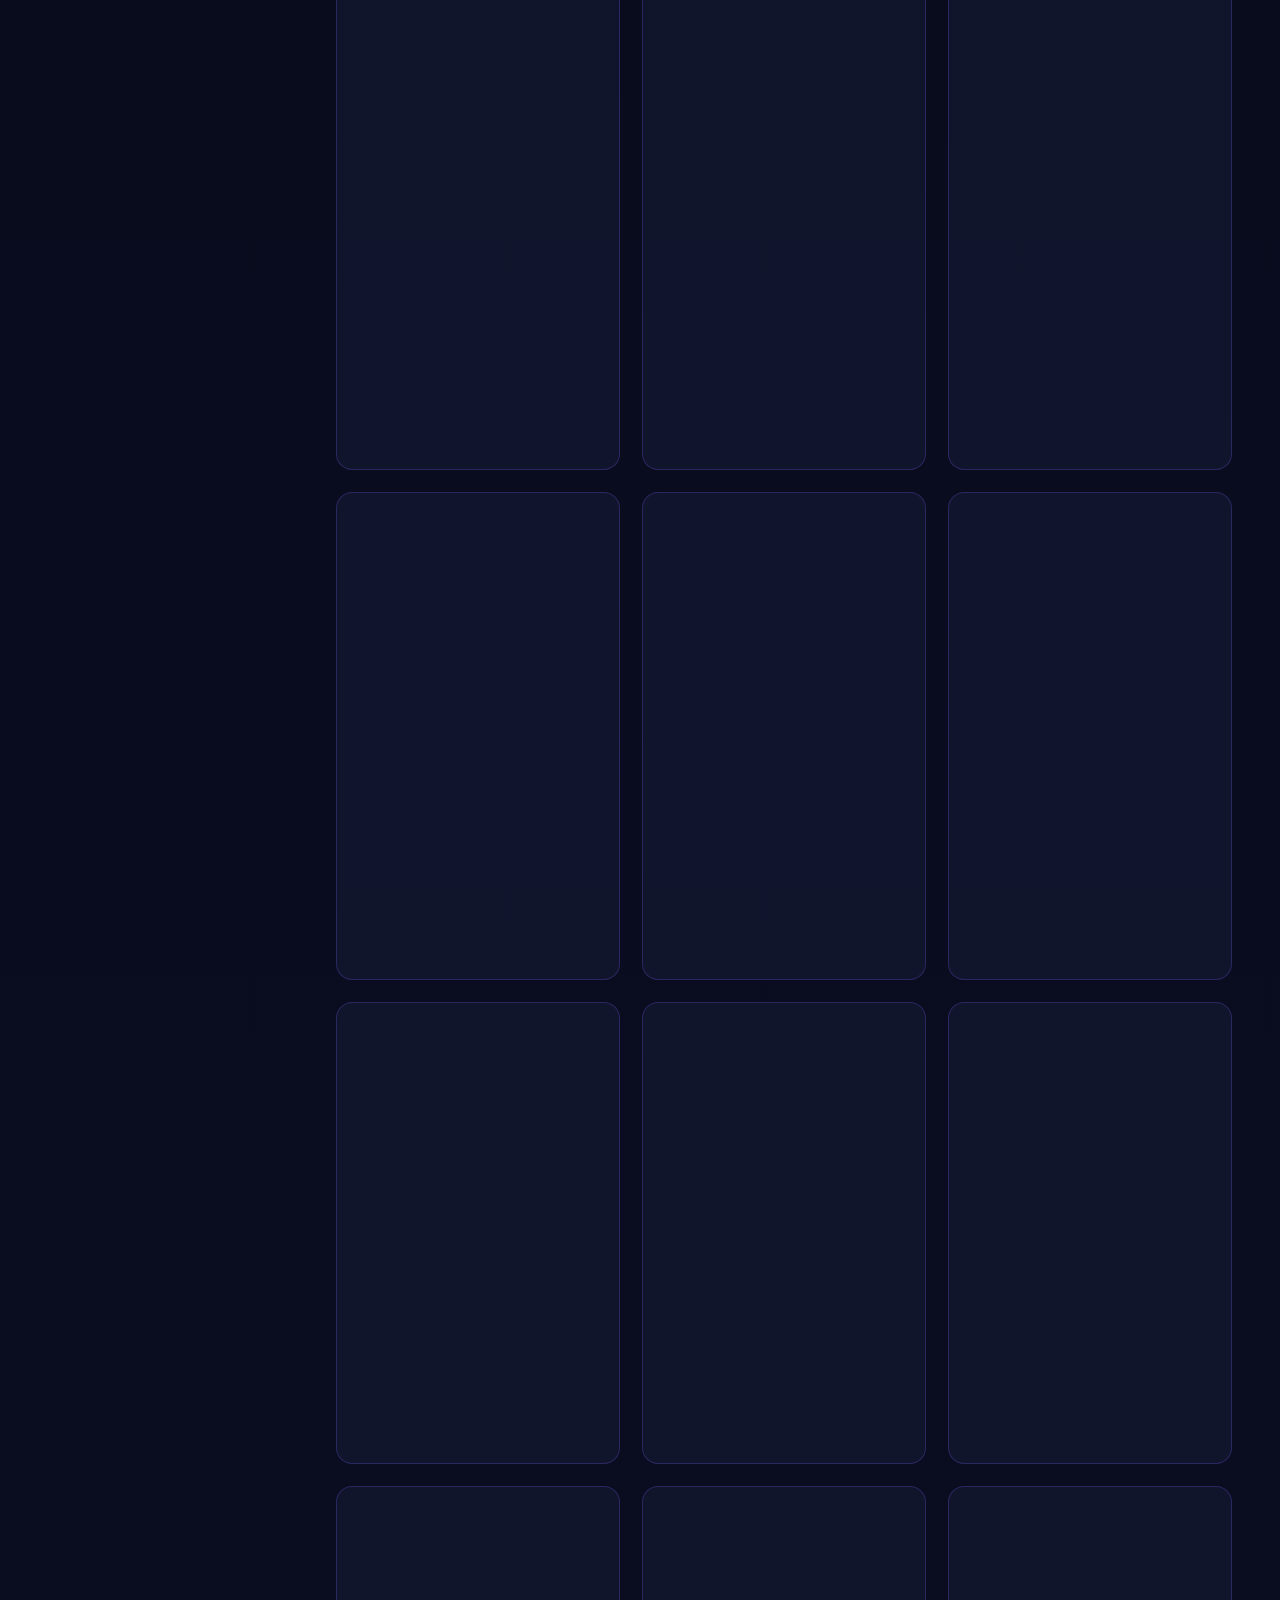
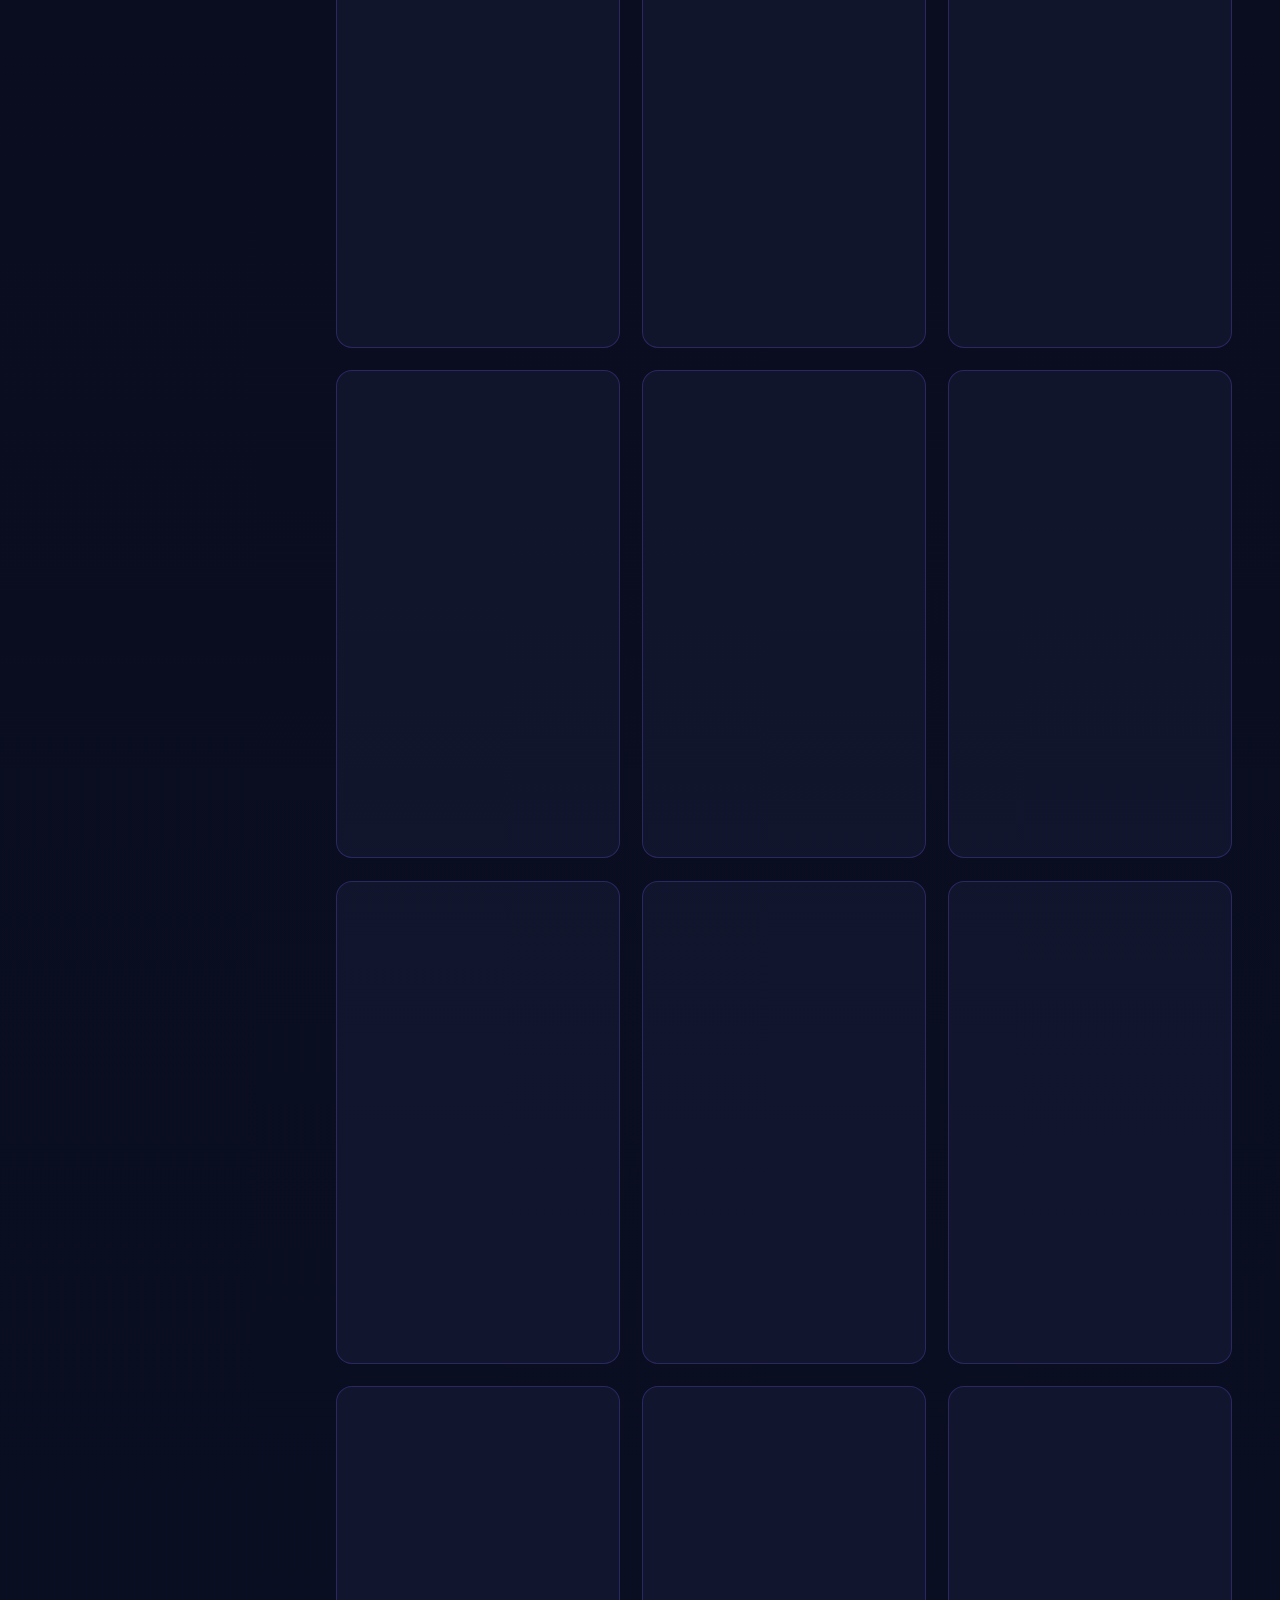
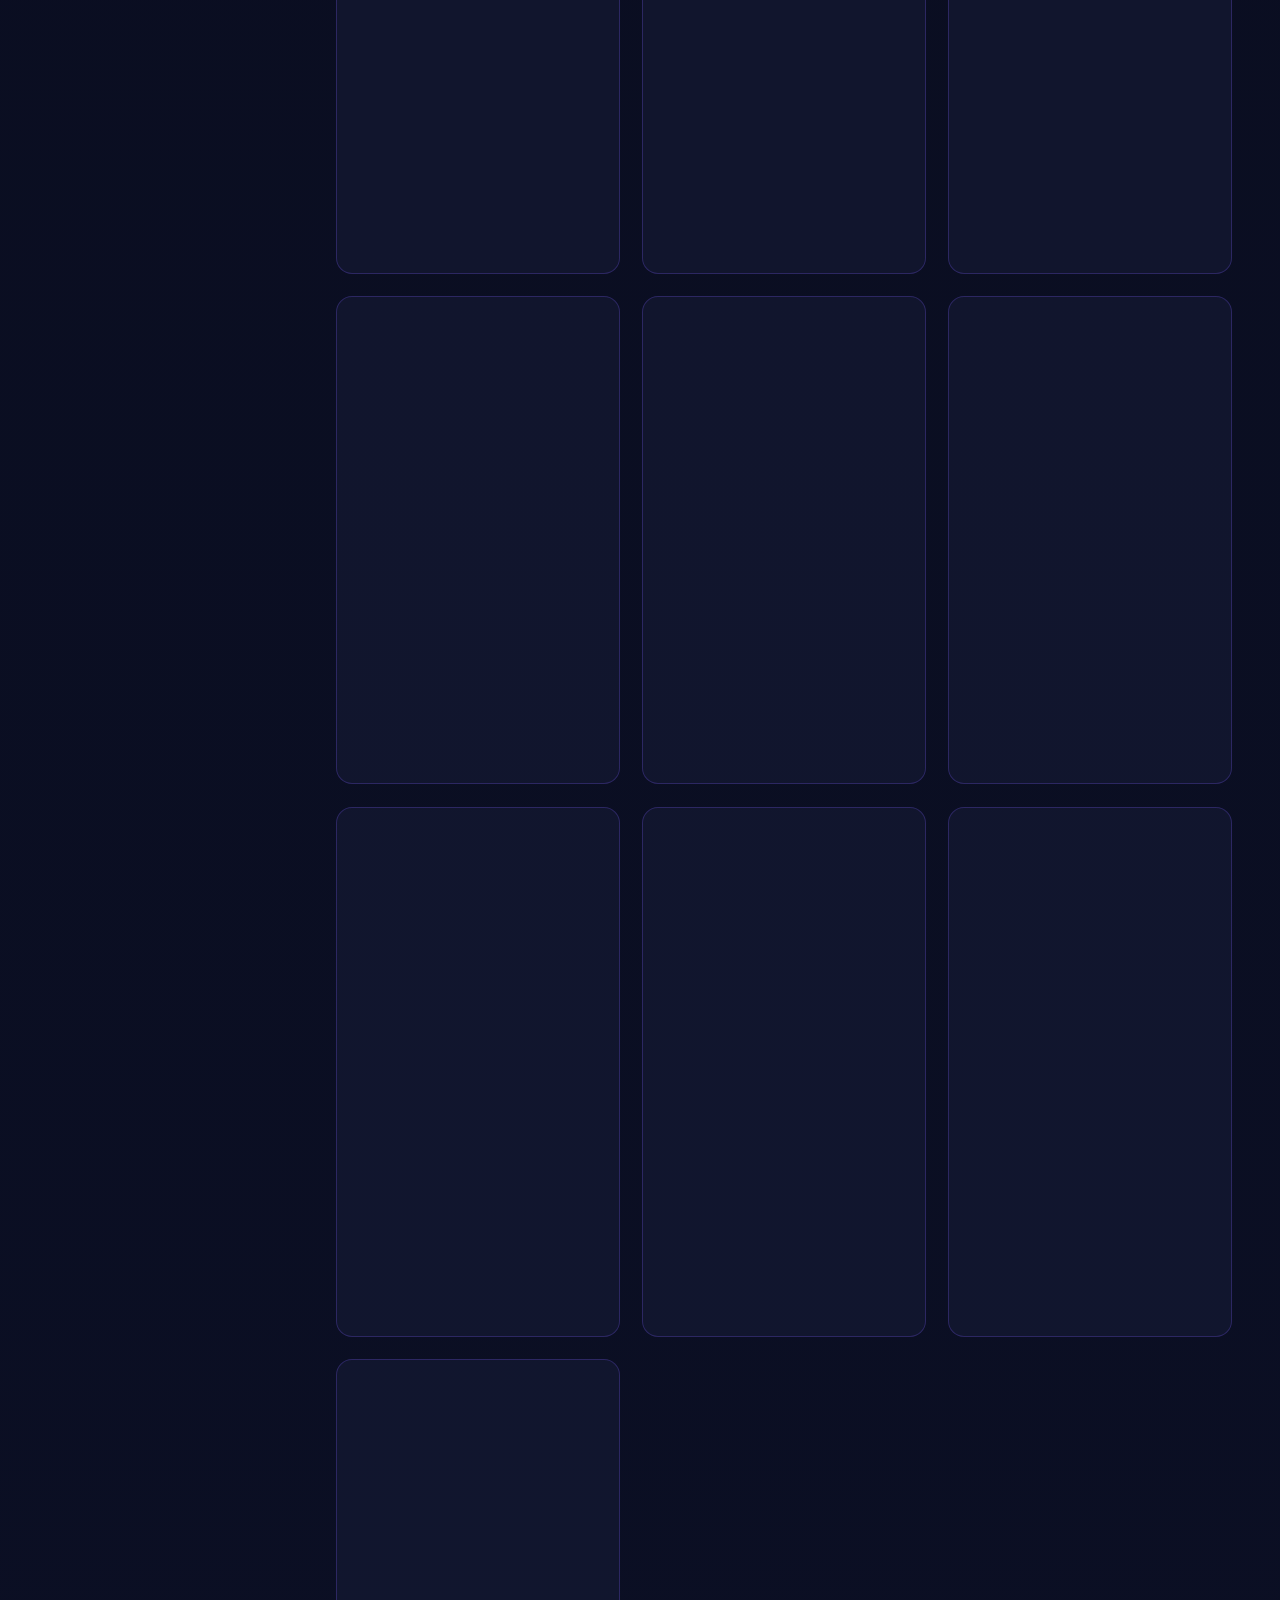
==== commit 3621408d: "Add requested games and character covers Co-authored-by: arena-agent <297053741+arena-agent@users.no" ====
--- a/index.html
+++ b/index.html
@@ -416,7 +416,50 @@
       {title:"There Is No Game",genre:"Приключения",year:2020,status:"done",tags:[],cover:"covers_webp/There_Is_No_Game.webp",coverFallback:"covers/There_Is_No_Game.png"},
       {title:"It Takes Two",genre:"Приключения",year:2021,status:"done",tags:["coop"],cover:"covers_webp/It_Takes_Two.webp",coverFallback:"covers/It_Takes_Two.png"},
       {title:"The Last Campfire",genre:"Приключения",year:2021,status:"done",tags:[],cover:"covers_webp/The_Last_Campfire.webp",coverFallback:"covers/The_Last_Campfire.png"},
-      {title:"Metro 2033 Redux",genre:"Экшены",year:2014,status:"done",tags:[],cover:"covers_webp/Metro_2033_Redux.webp",coverFallback:"covers/Metro_2033_Redux.png"}
+      {title:"Metro 2033 Redux",genre:"Экшены",year:2014,status:"done",tags:[],cover:"covers_webp/Metro_2033_Redux.webp",coverFallback:"covers/Metro_2033_Redux.png"},
+      {title:"An Eggstremely Hard Game",genre:"Казуальные",year:2026,status:"planned",tags:["coop"],cover:"covers_webp/An_Eggstremely_Hard_Game.webp"},
+      {title:"Crushed In Time",genre:"Головоломки",year:2026,status:"done",tags:["coop"],cover:"covers_webp/Crushed_In_Time.webp"},
+      {title:"BOKURA: planet",genre:"Головоломки",year:2025,status:"planned",tags:["coop"],cover:"covers_webp/BOKURA_planet.webp"},
+      {title:"Cuphead",genre:"Экшены",year:2017,status:"planned",tags:["coop"],cover:"covers_webp/Cuphead.webp"},
+      {title:"Biped 2",genre:"Головоломки",year:2025,status:"planned",tags:["coop"],cover:"covers_webp/Biped_2.webp"},
+      {title:"MOUSE: P.I. For Hire",genre:"Экшены",year:2026,status:"planned",tags:[],cover:"covers_webp/MOUSE_PI_For_Hire.webp"},
+      {title:"The Stanley Parable: Ultra Deluxe",genre:"Приключения",year:2022,status:"planned",tags:[],cover:"covers_webp/The_Stanley_Parable_Ultra_Deluxe.webp"},
+      {title:"Resident Evil HD Remaster",genre:"Хоррор",year:2015,status:"planned",tags:[],cover:"covers_webp/Resident_Evil_HD_Remaster.webp"},
+      {title:"Resident Evil 2",genre:"Хоррор",year:2019,status:"planned",tags:[],cover:"covers_webp/Resident_Evil_2.webp"},
+      {title:"Resident Evil 3",genre:"Хоррор",year:2020,status:"planned",tags:[],cover:"covers_webp/Resident_Evil_3.webp"},
+      {title:"Resident Evil 4",genre:"Хоррор",year:2023,status:"planned",tags:[],cover:"covers_webp/Resident_Evil_4.webp"},
+      {title:"Resident Evil 7 biohazard",genre:"Хоррор",year:2017,status:"planned",tags:[],cover:"covers_webp/Resident_Evil_7.webp"},
+      {title:"Resident Evil Village",genre:"Хоррор",year:2021,status:"planned",tags:[],cover:"covers_webp/Resident_Evil_Village.webp"},
+      {title:"Resident Evil Code: Veronica Remake",genre:"Хоррор",year:2027,status:"planned",tags:[],cover:"covers_webp/Resident_Evil_Code_Veronica_Remake.webp"},
+      {title:"A Plague Tale: Innocence",genre:"Приключения",year:2019,status:"planned",tags:[],cover:"covers_webp/A_Plague_Tale_Innocence.webp"},
+      {title:"The Quarry",genre:"Хоррор",year:2022,status:"done",tags:[],cover:"covers_webp/The_Quarry.webp"},
+      {title:"Trine",genre:"Приключения",year:2009,status:"done",tags:["coop"],cover:"covers_webp/Trine.webp"},
+      {title:"Trine 2",genre:"Приключения",year:2011,status:"done",tags:["coop"],cover:"covers_webp/Trine_2.webp"},
+      {title:"BrokenLore: FOLLOW",genre:"Хоррор",year:2025,status:"planned",tags:[],cover:"covers_webp/BrokenLore_FOLLOW.webp"},
+      {title:"Creepy Tale 2",genre:"Приключения",year:2021,status:"done",tags:[],cover:"covers_webp/Creepy_Tale_2.webp"},
+      {title:"Creepy Tale 3: Ingrid Penance",genre:"Приключения",year:2023,status:"done",tags:[],cover:"covers_webp/Creepy_Tale_3.webp"},
+      {title:"Creepy Tale: Some Other Place",genre:"Приключения",year:2024,status:"done",tags:[],cover:"covers_webp/Creepy_Tale_Some_Other_Place.webp"},
+      {title:"Strange Horticulture",genre:"Головоломки",year:2022,status:"done",tags:[],cover:"covers_webp/Strange_Horticulture.webp"},
+      {title:"Strange Antiquities",genre:"Головоломки",year:2025,status:"planned",tags:[],cover:"covers_webp/Strange_Antiquities.webp"},
+      {title:"Directive 8020",genre:"Хоррор",year:2026,status:"planned",tags:[],cover:"covers_webp/Directive_8020.webp"},
+      {title:"Devil May Cry",genre:"Экшены",year:2001,status:"playing",tags:[],cover:"covers_webp/Devil_May_Cry.webp"},
+      {title:"Cat Quest II",genre:"Приключения",year:2019,status:"planned",tags:["coop"],cover:"covers_webp/Cat_Quest_II.webp"},
+      {title:"Beyond: Two Souls",genre:"Приключения",year:2013,status:"playing",tags:[],cover:"covers_webp/Beyond_Two_Souls.webp"},
+      {title:"Brothers: A Tale of Two Sons Remake",genre:"Приключения",year:2024,status:"planned",tags:["coop"],cover:"covers_webp/Brothers_Remake.webp"},
+      {title:"Quarantine Zone: The Last Check",genre:"Симуляторы",year:2026,status:"done",tags:[],cover:"covers_webp/Quarantine_Zone.webp"},
+      {title:"Still Wakes the Deep",genre:"Хоррор",year:2024,status:"planned",tags:[],cover:"covers_webp/Still_Wakes_the_Deep.webp"},
+      {title:"Call of Cthulhu",genre:"Хоррор",year:2018,status:"done",tags:[],cover:"covers_webp/Call_of_Cthulhu.webp"},
+      {title:"Planet of Lana",genre:"Приключения",year:2023,status:"planned",tags:[],cover:"covers_webp/Planet_of_Lana.webp"},
+      {title:"Pathologic 3",genre:"Приключения",year:2026,status:"planned",tags:[],cover:"covers_webp/Pathologic_3.webp"},
+      {title:"Tails Noir",genre:"Приключения",year:2021,status:"planned",tags:[],cover:"covers_webp/Tails_Noir.webp"},
+      {title:"Heavy Rain",genre:"Приключения",year:2010,status:"planned",tags:[],cover:"covers_webp/Heavy_Rain.webp"},
+      {title:"HAAK",genre:"Экшены",year:2022,status:"planned",tags:[],cover:"covers_webp/HAAK.webp"},
+      {title:"TUNIC",genre:"Приключения",year:2022,status:"planned",tags:[],cover:"covers_webp/TUNIC.webp"},
+      {title:"Slender Threads",genre:"Приключения",year:2025,status:"planned",tags:[],cover:"covers_webp/Slender_Threads.webp"},
+      {title:"Bum Simulator",genre:"Симуляторы",year:2023,status:"planned",tags:[],cover:"covers_webp/Bum_Simulator.webp"},
+      {title:"Outlast 2",genre:"Хоррор",year:2017,status:"planned",tags:[],cover:"covers_webp/Outlast_2.webp"},
+      {title:"Sherlock Holmes: Crimes and Punishments",genre:"Приключения",year:2014,status:"planned",tags:[],cover:"covers_webp/Sherlock_Holmes_Crimes_and_Punishments.webp"},
+      {title:"The Witcher 3: Wild Hunt",genre:"Ролевые",year:2015,status:"planned",tags:[],cover:"covers_webp/The_Witcher_3_Wild_Hunt.webp"}
     ];
 
     // ================= Конфиг =================
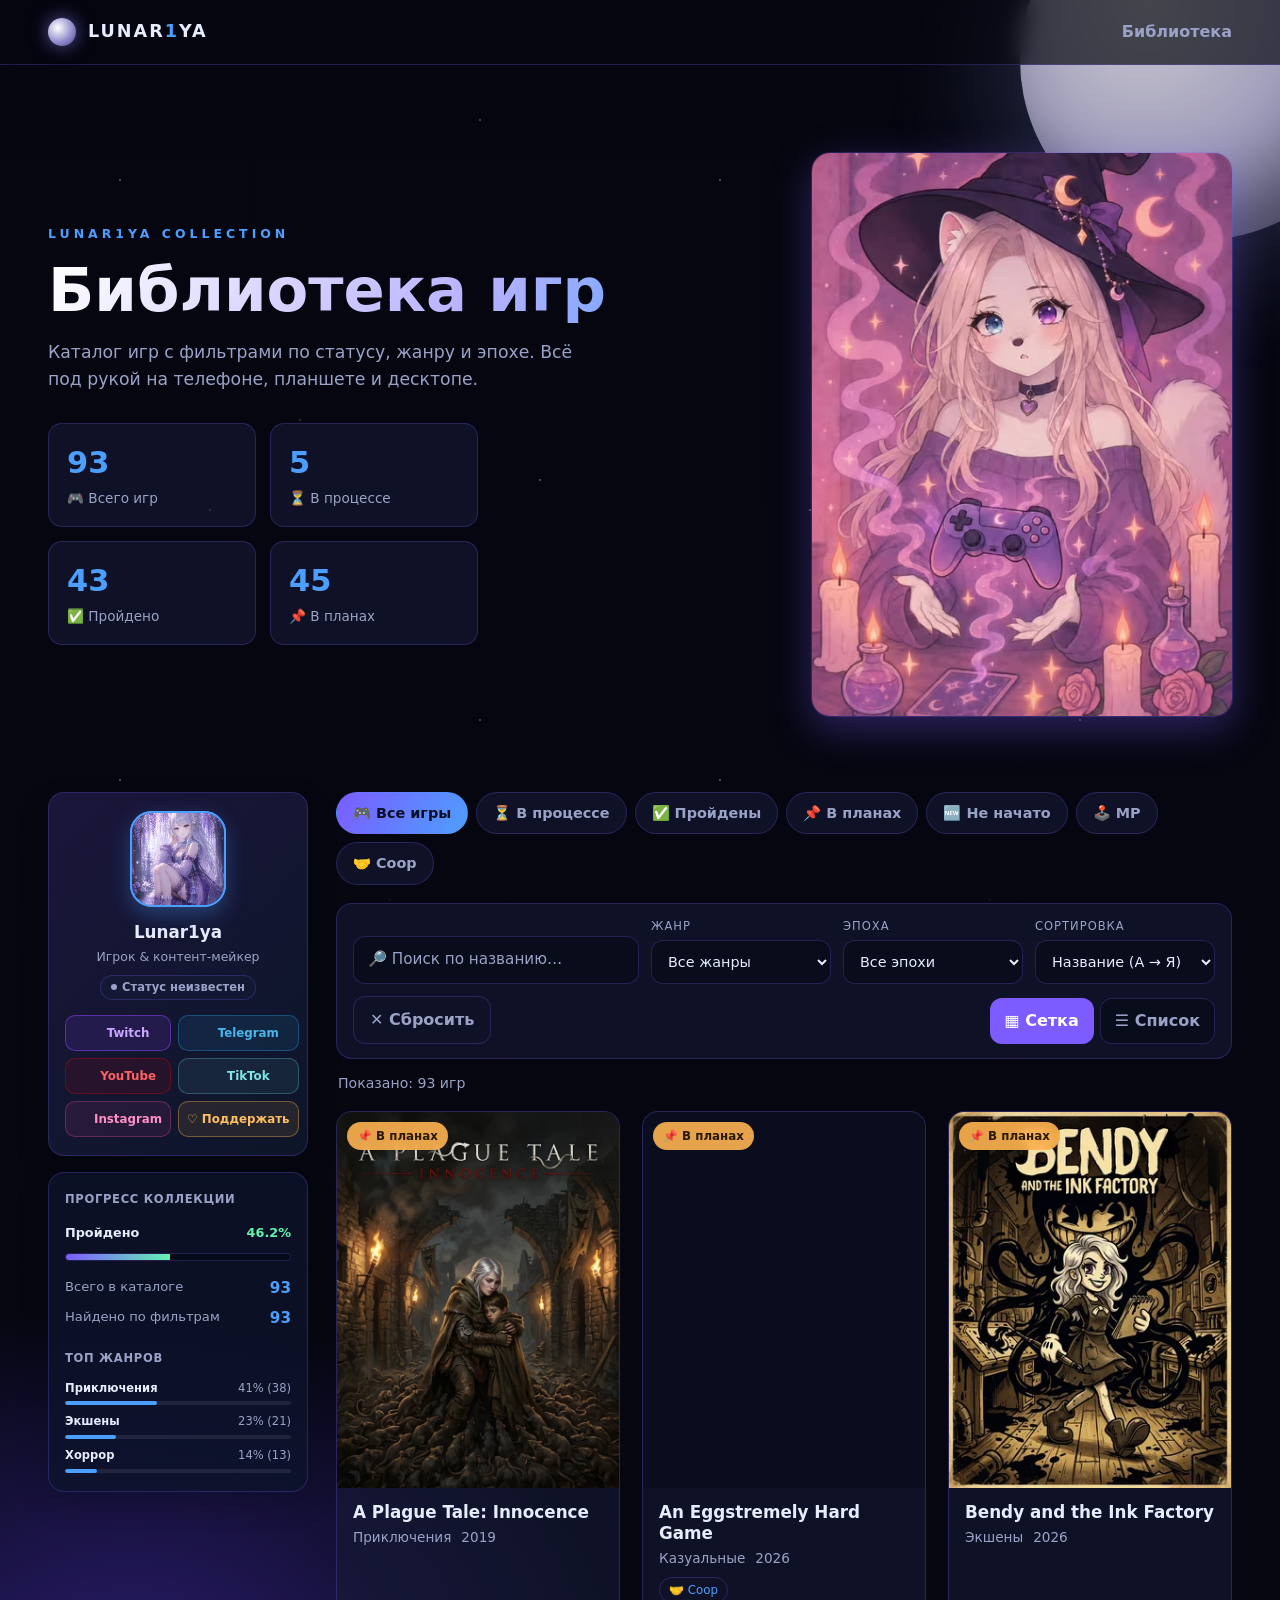
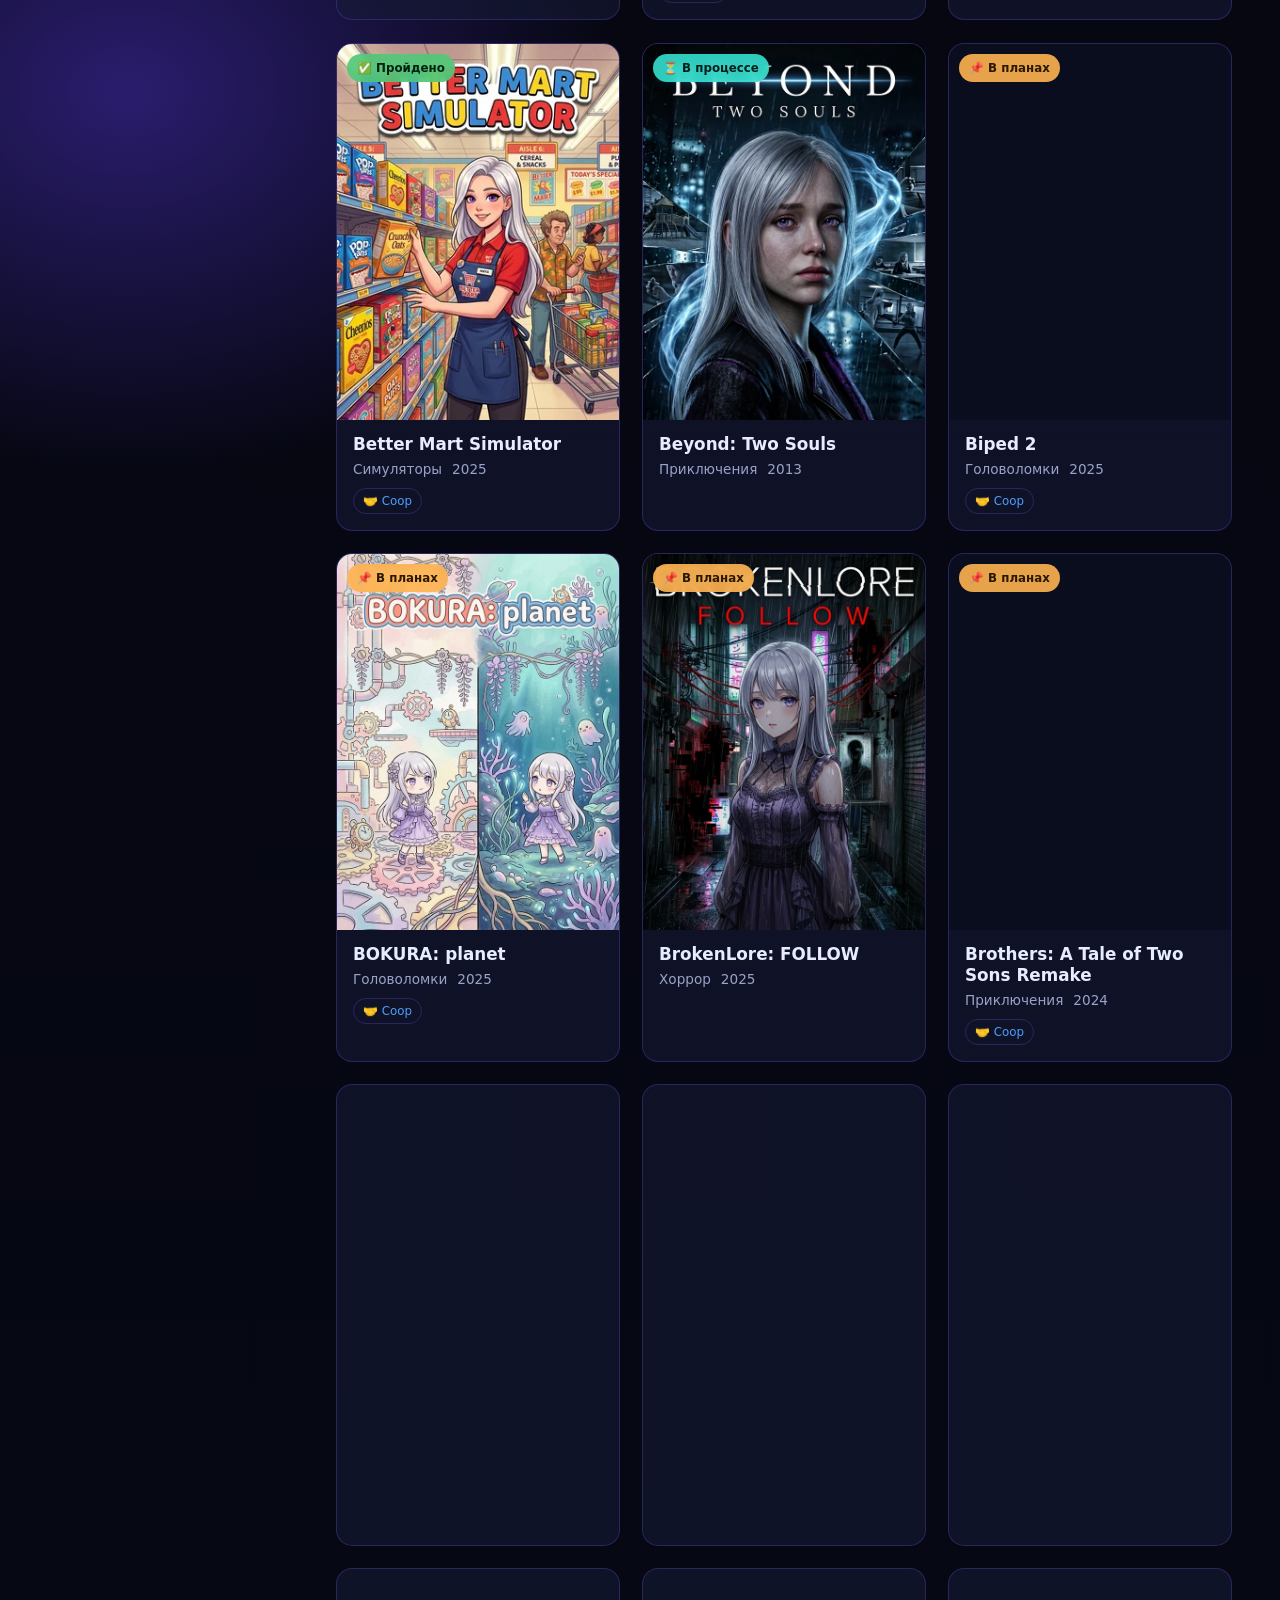
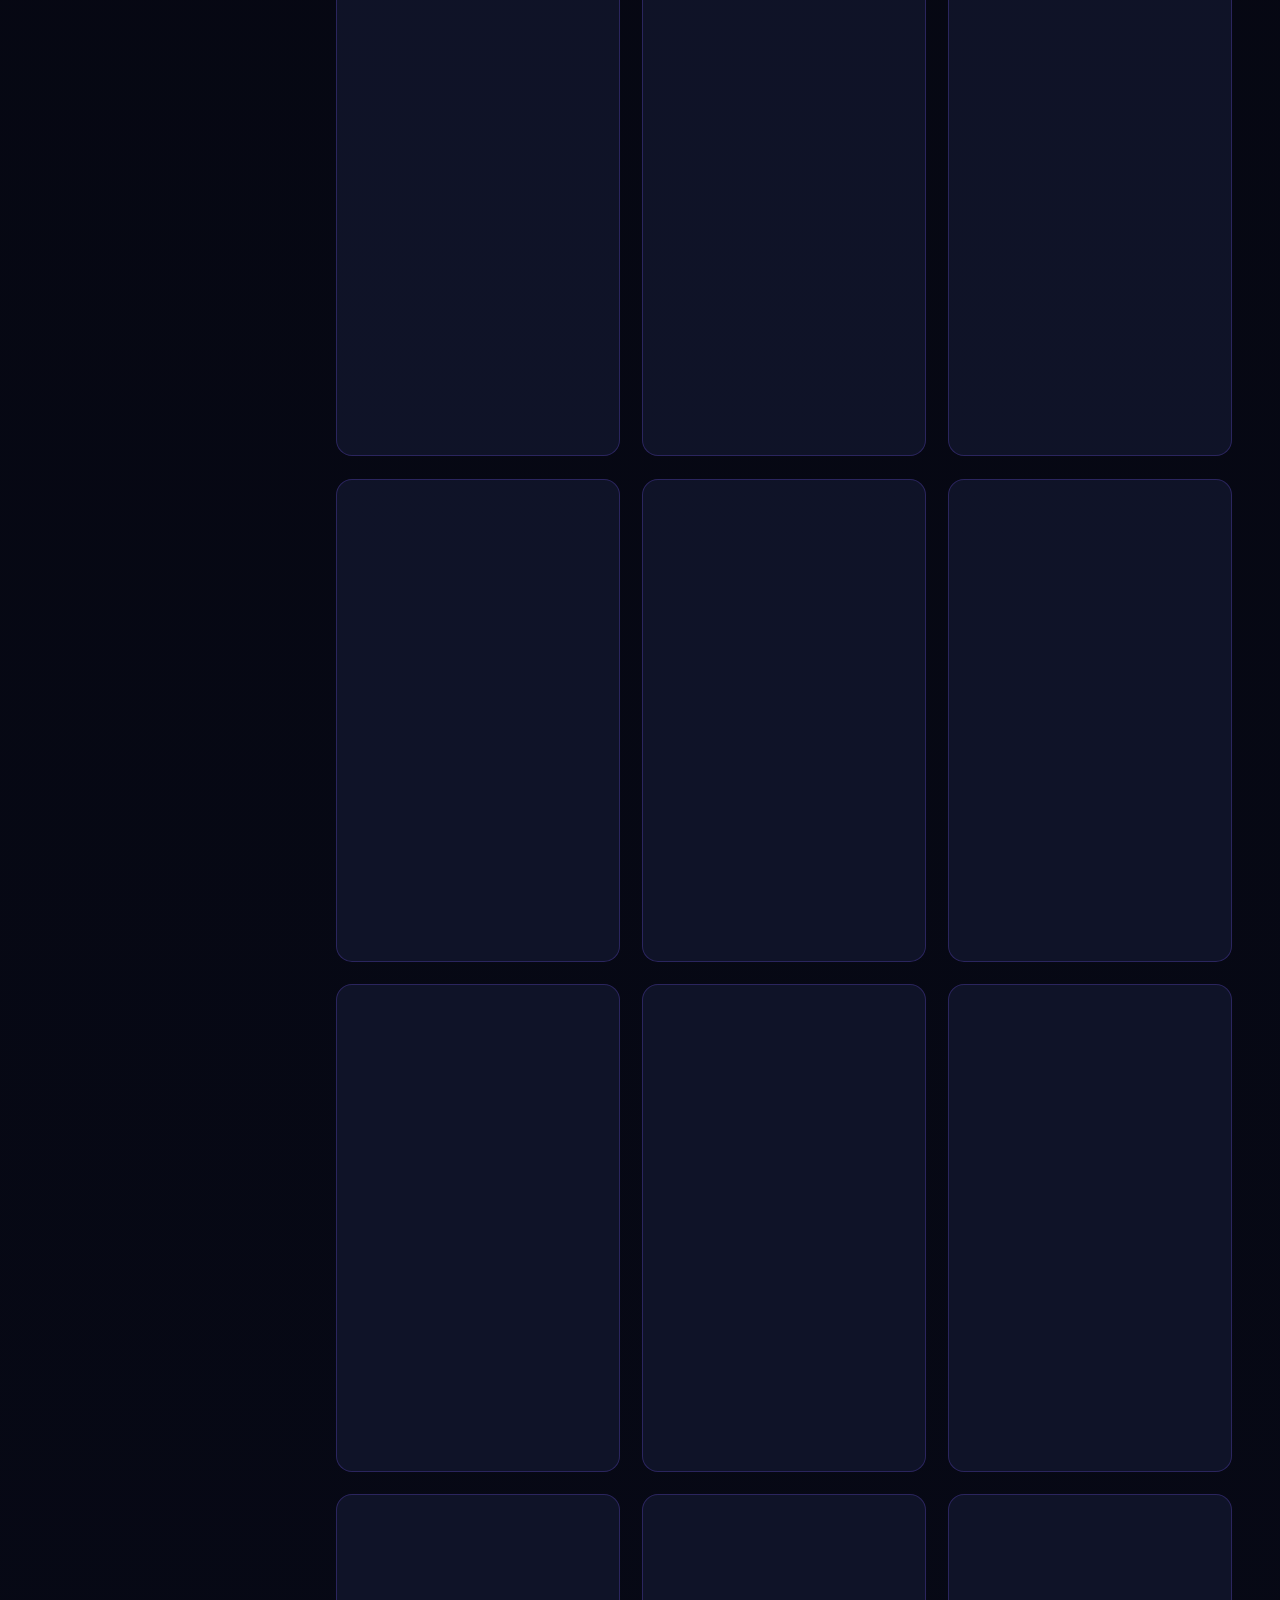
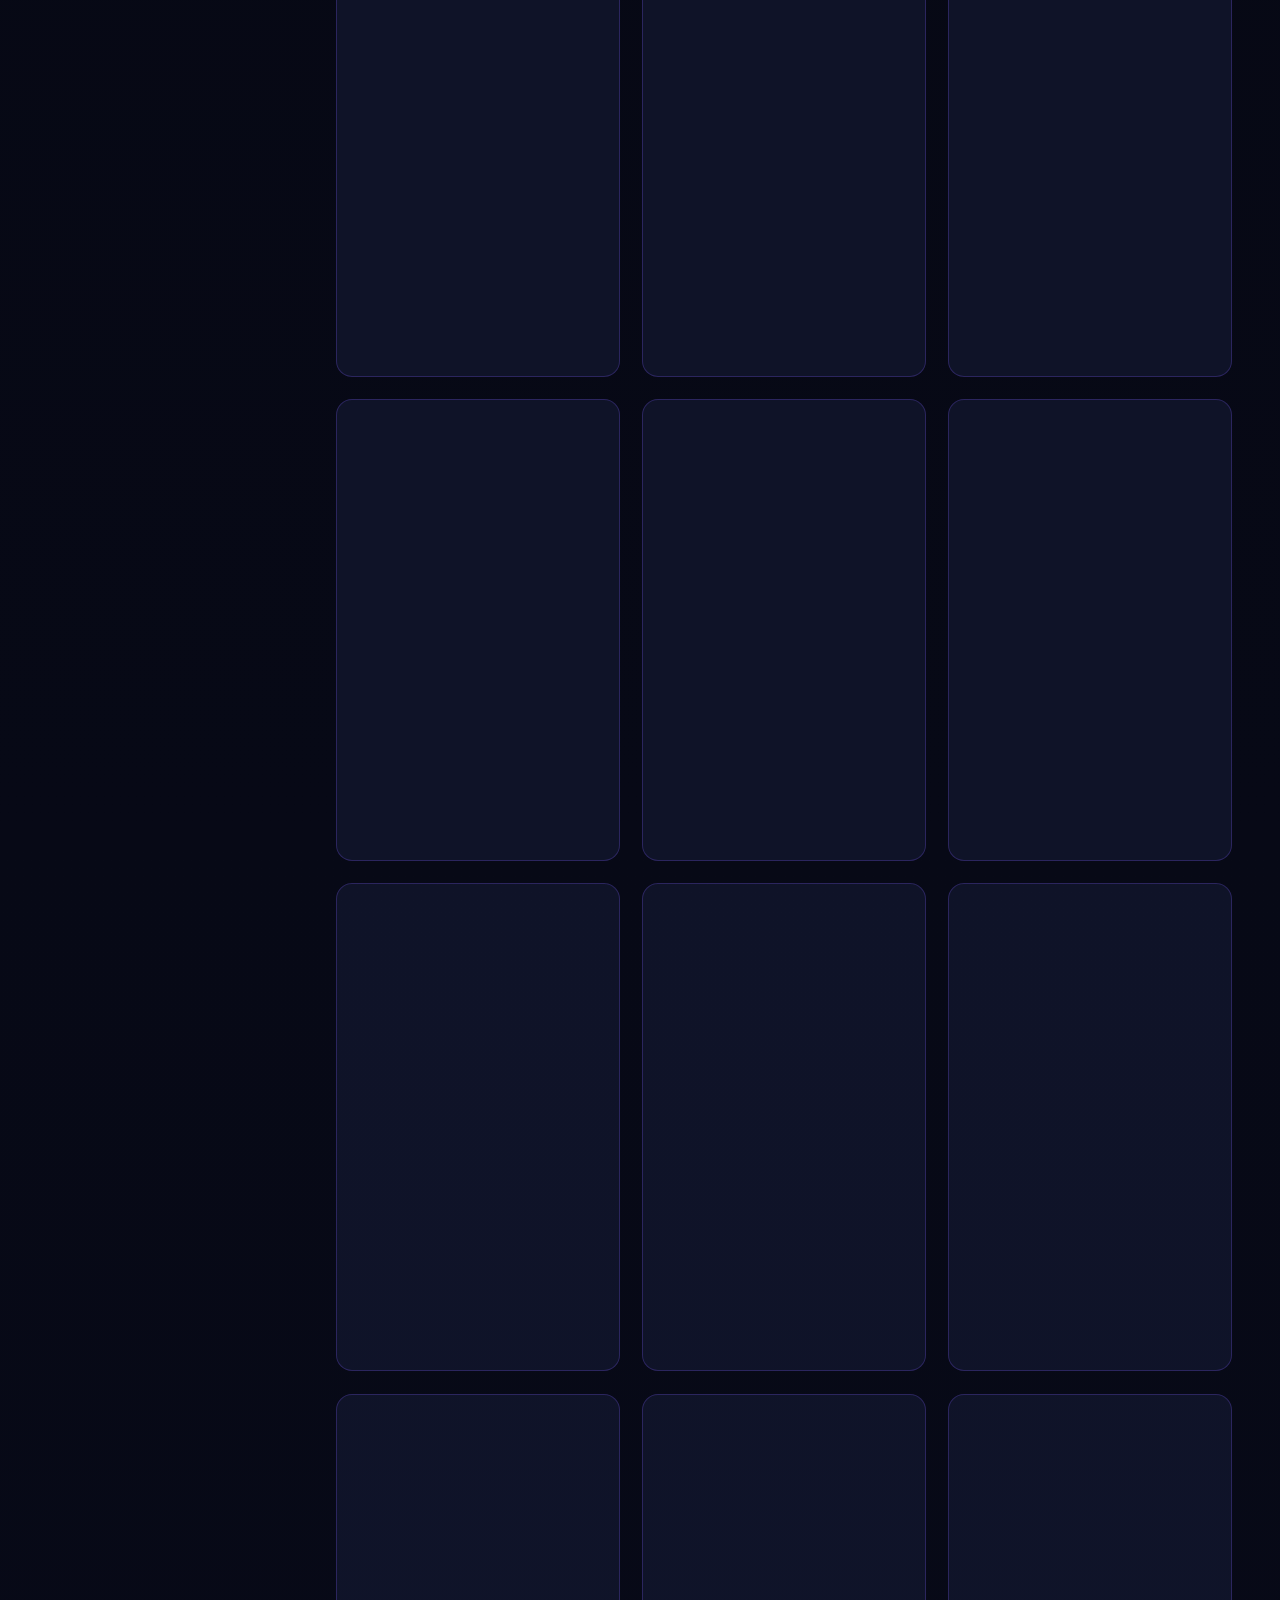
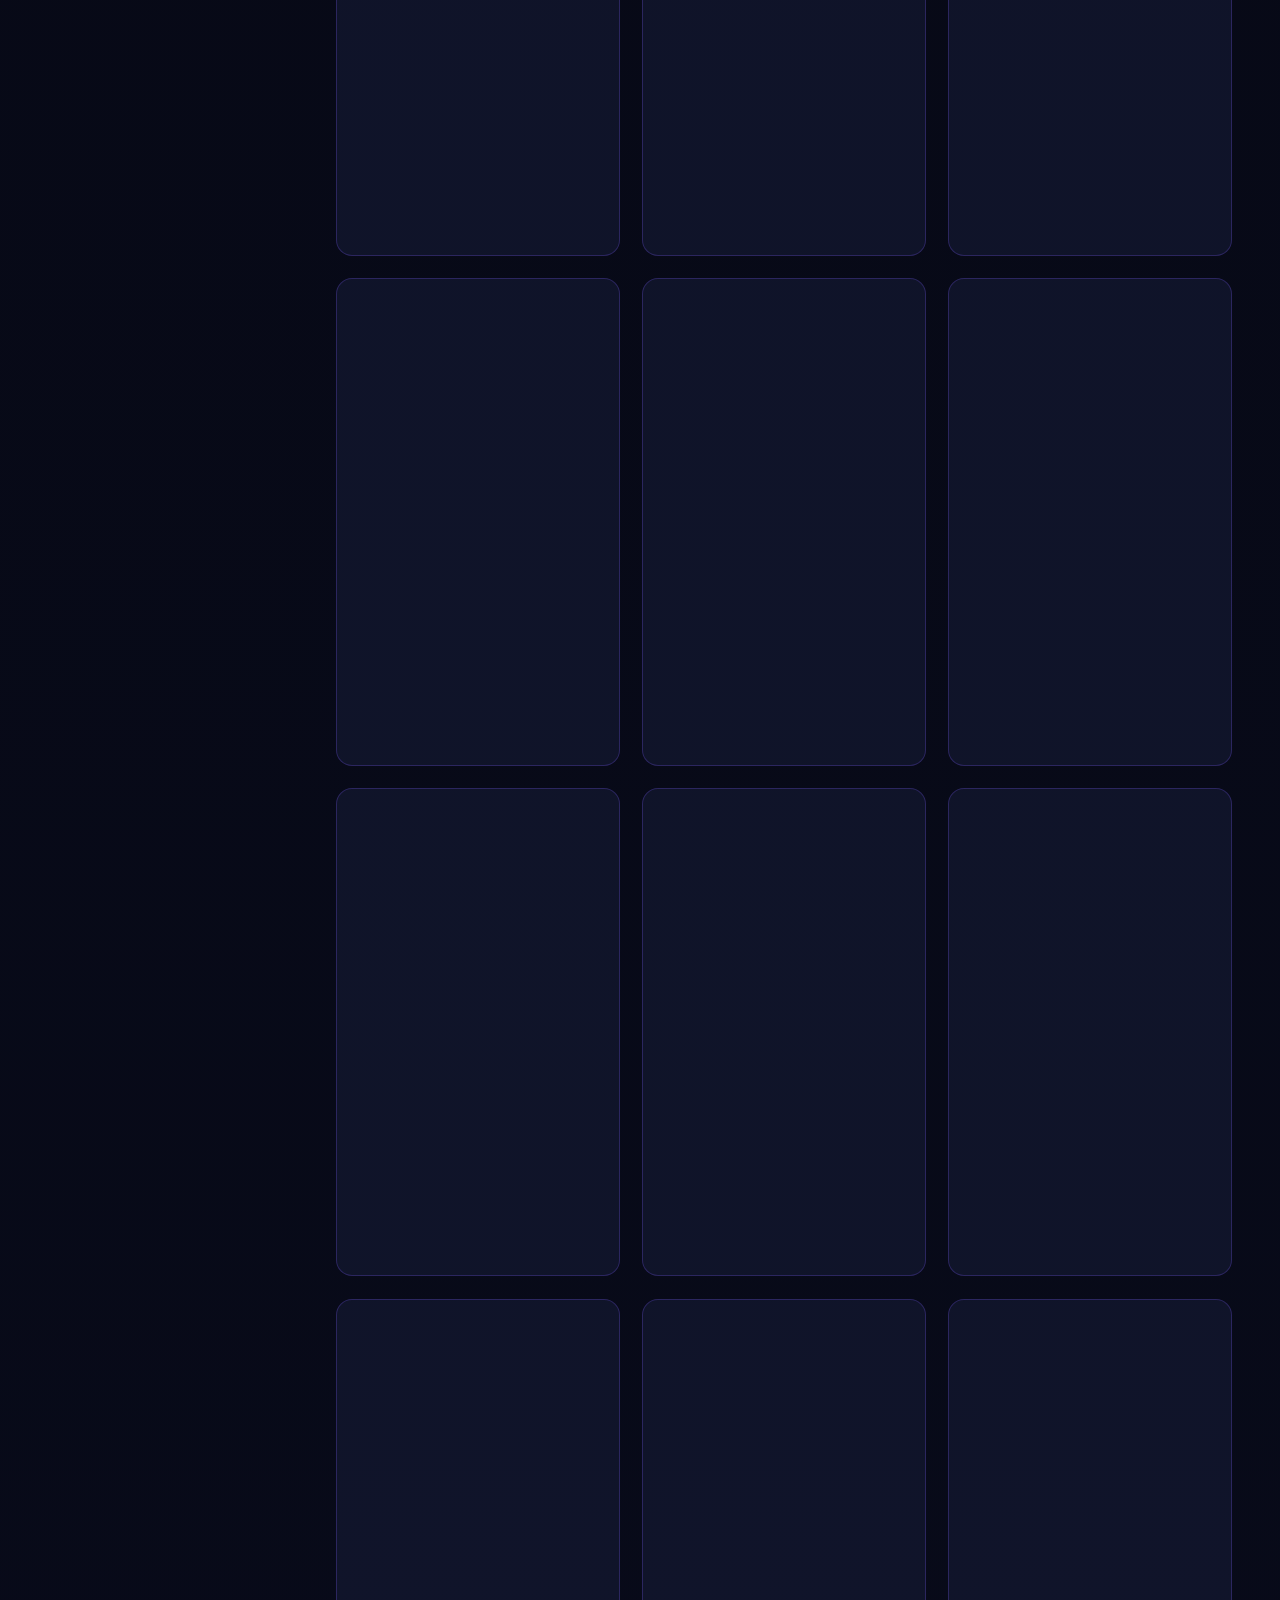
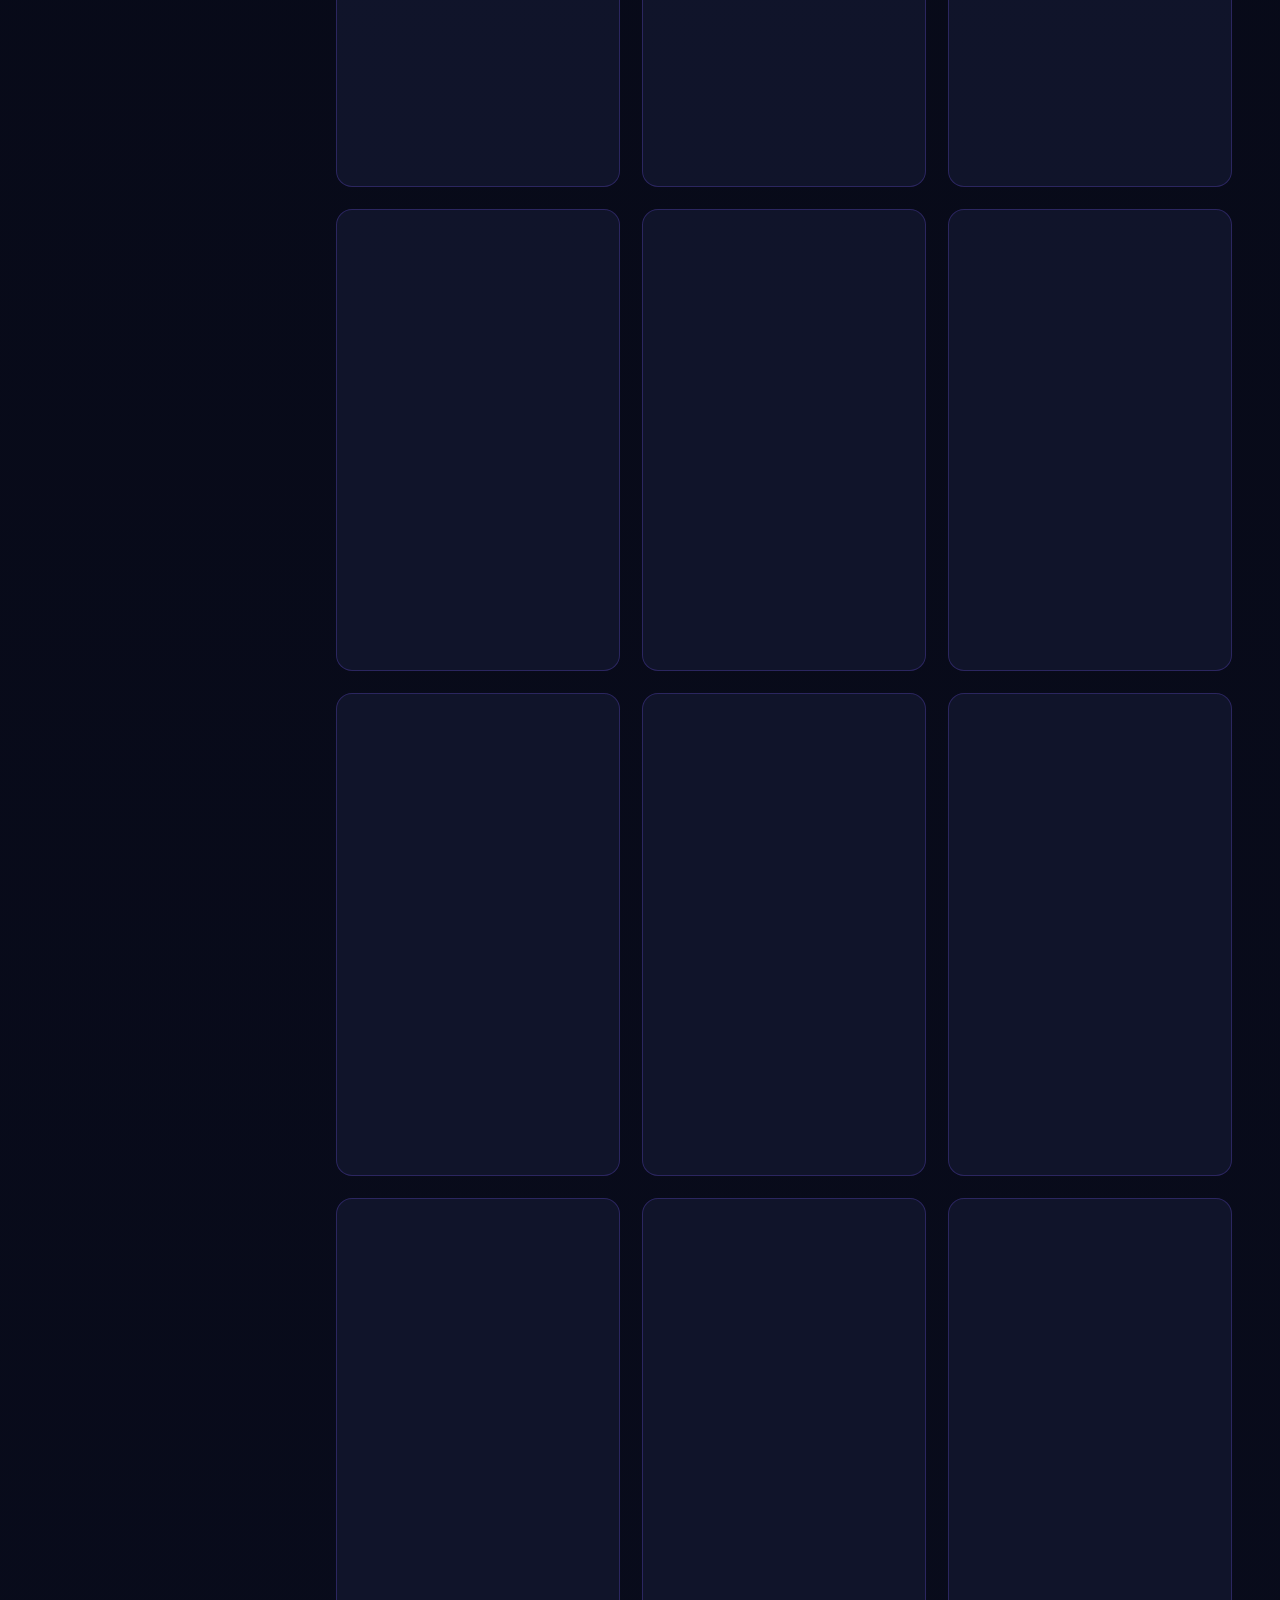
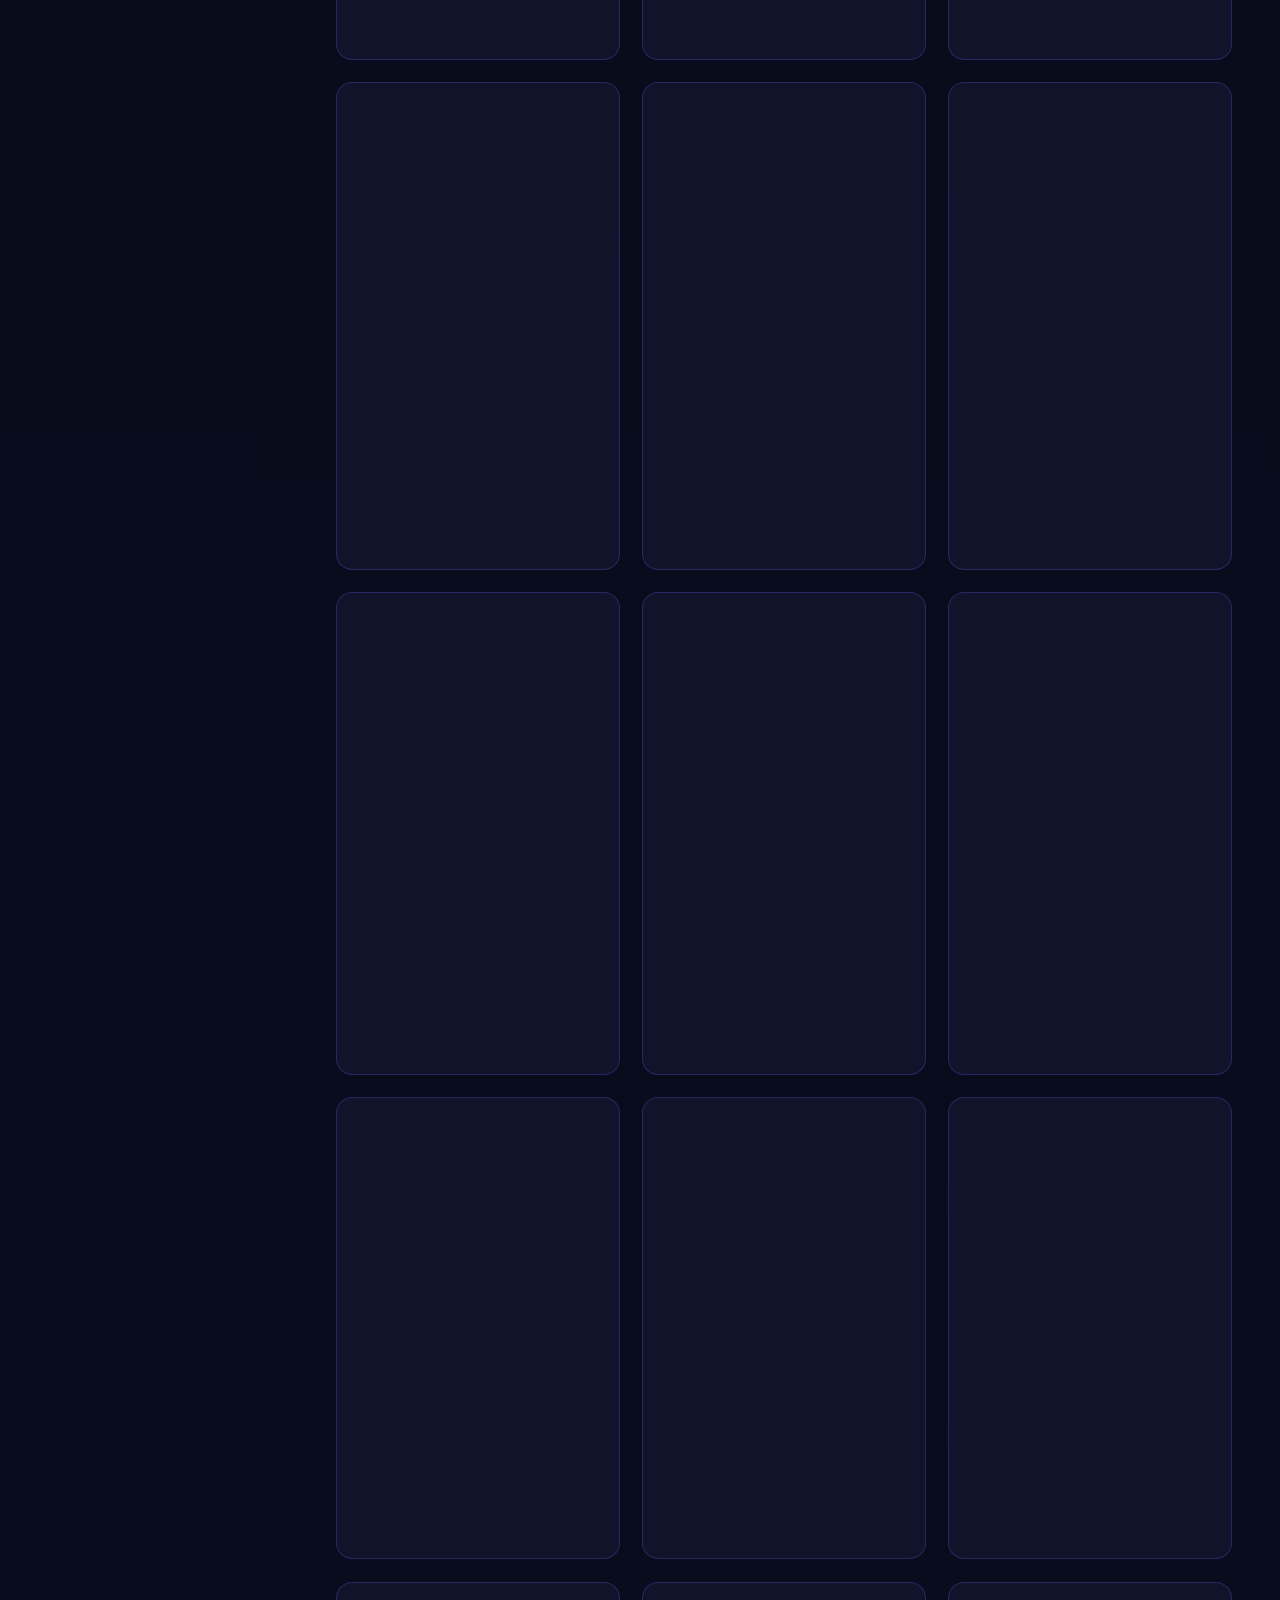
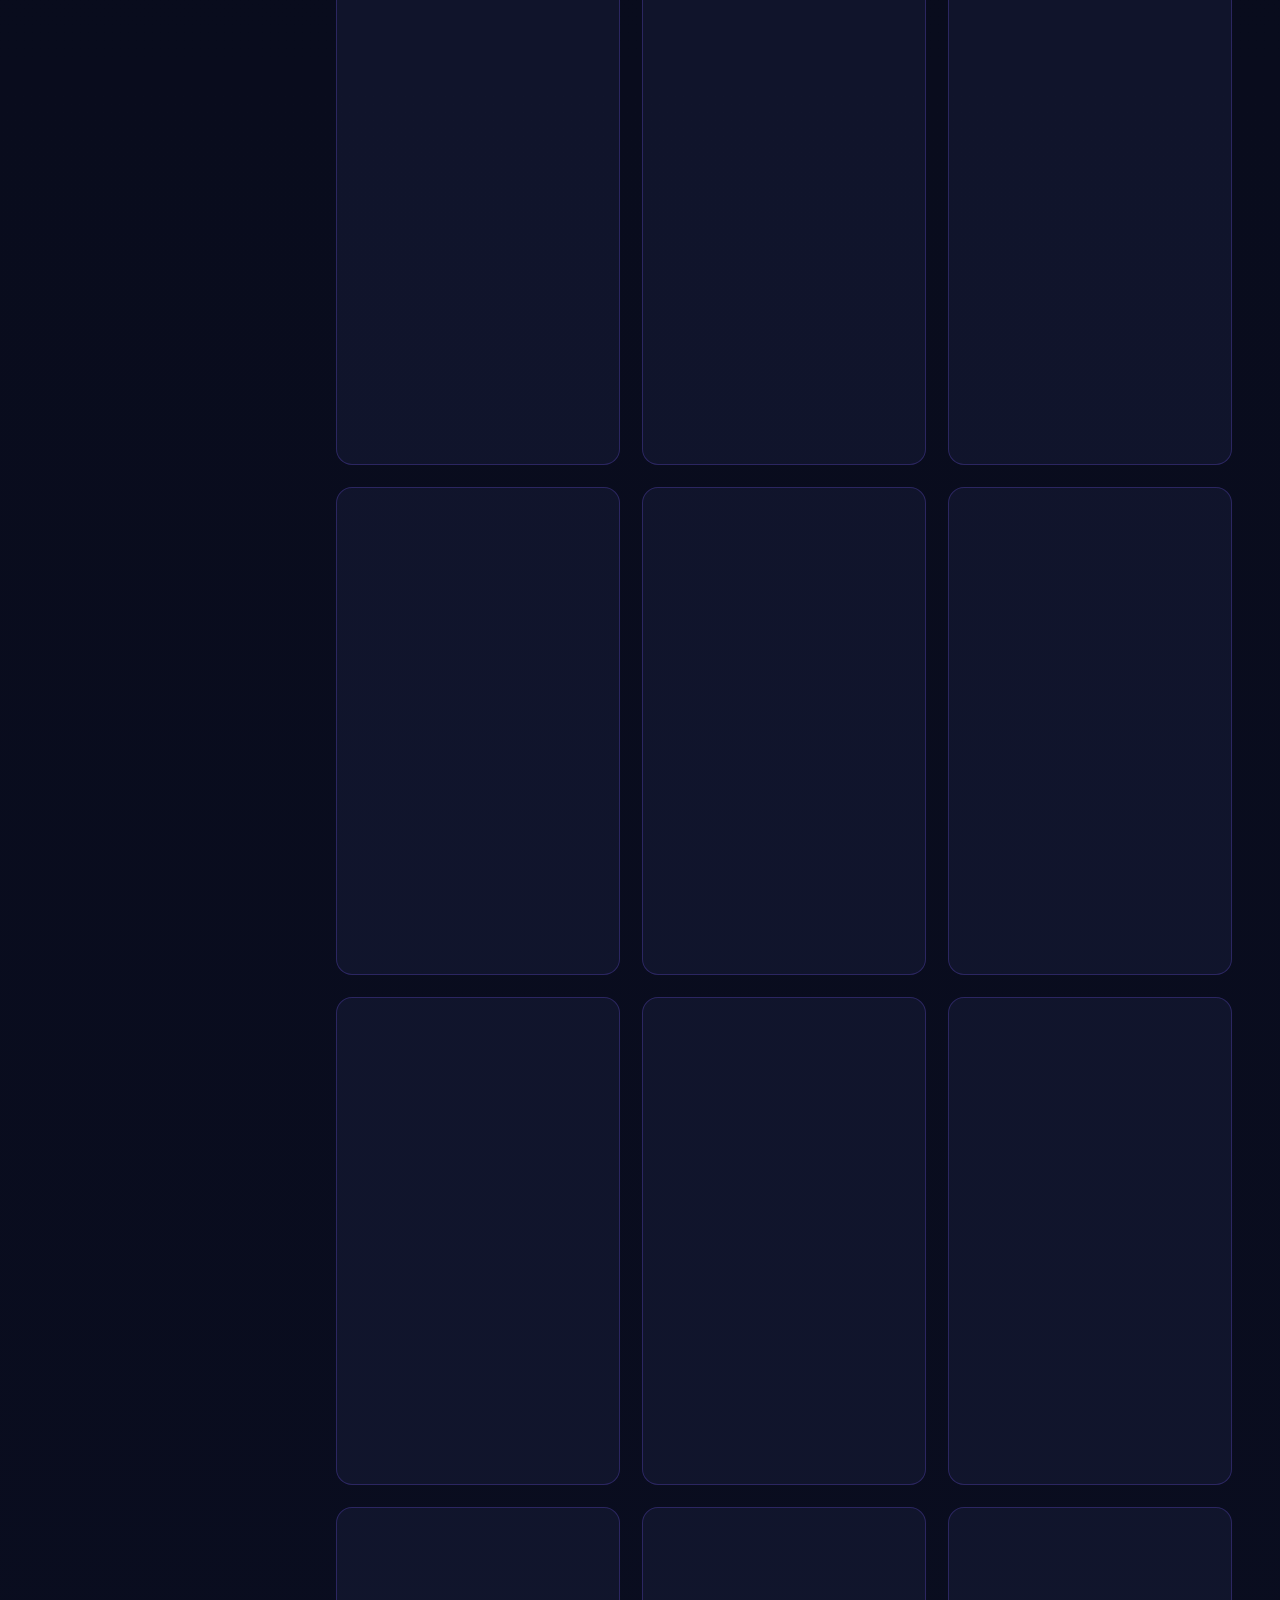
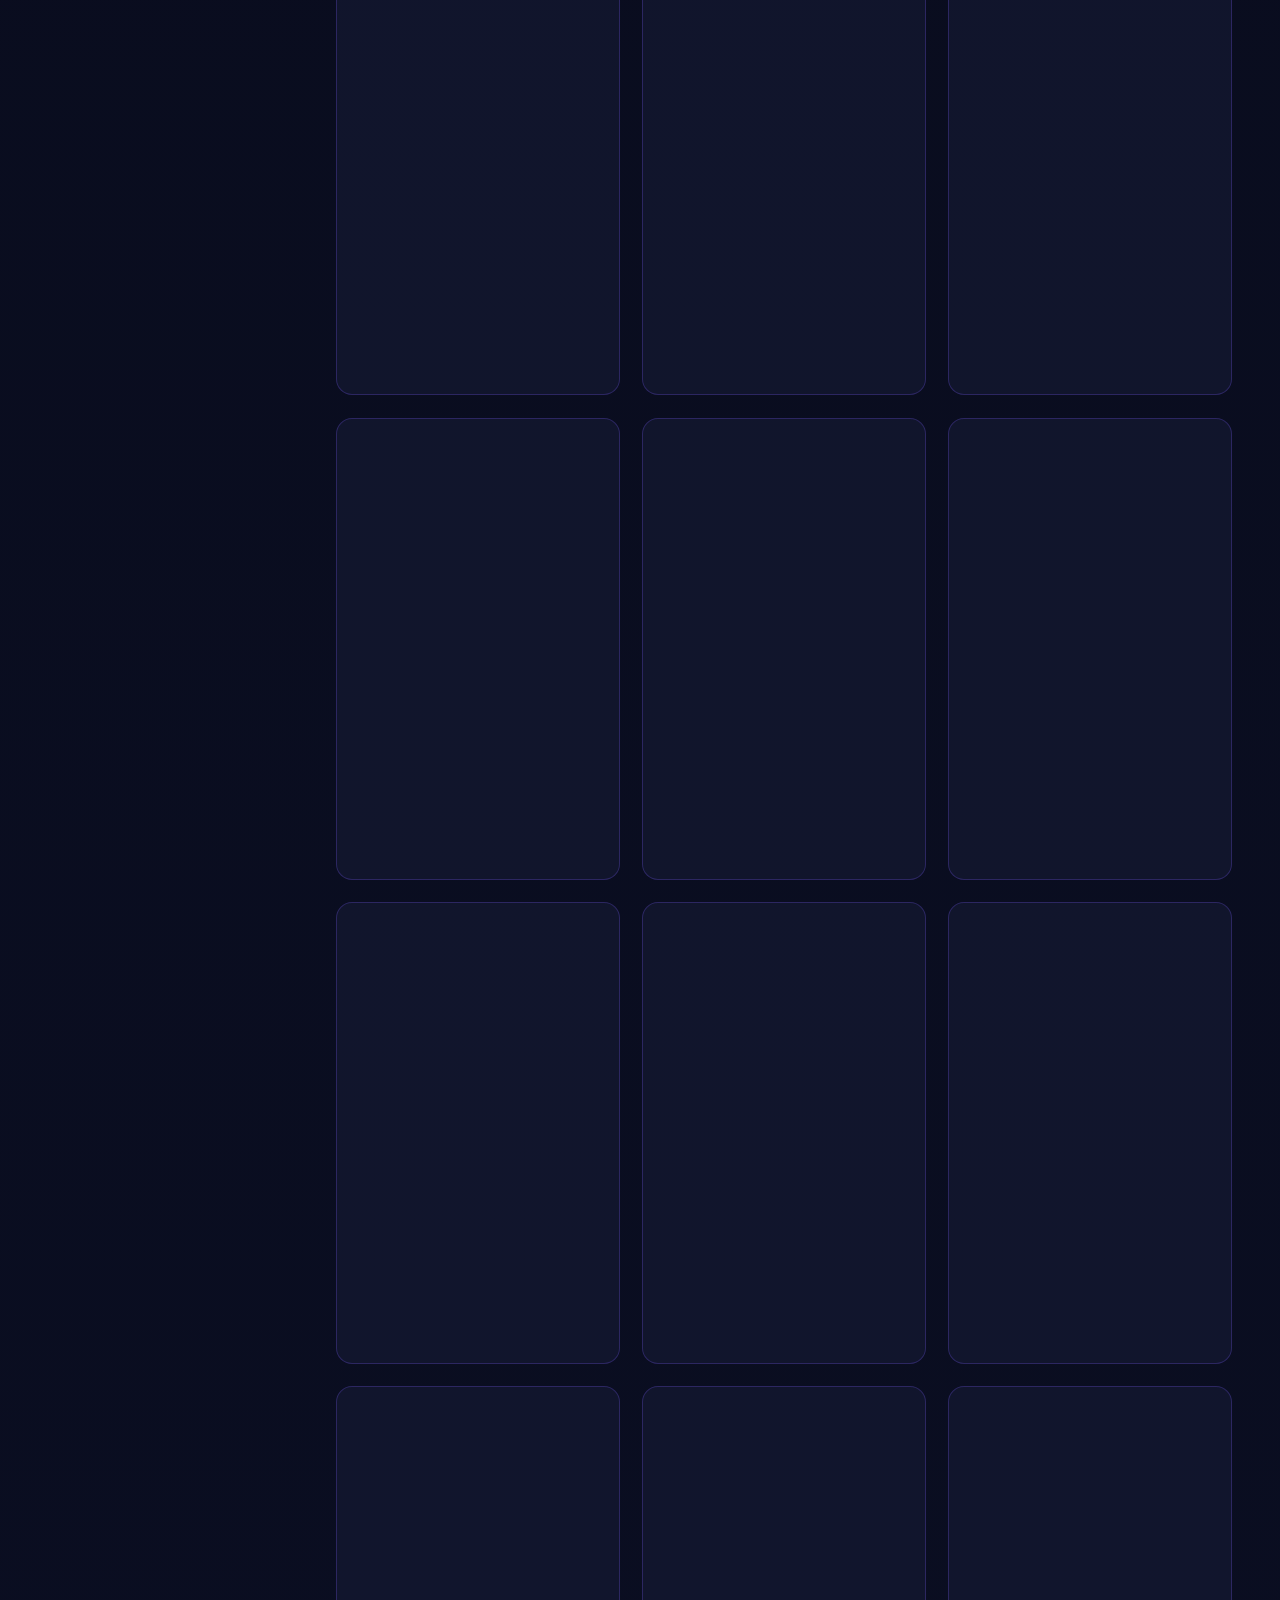
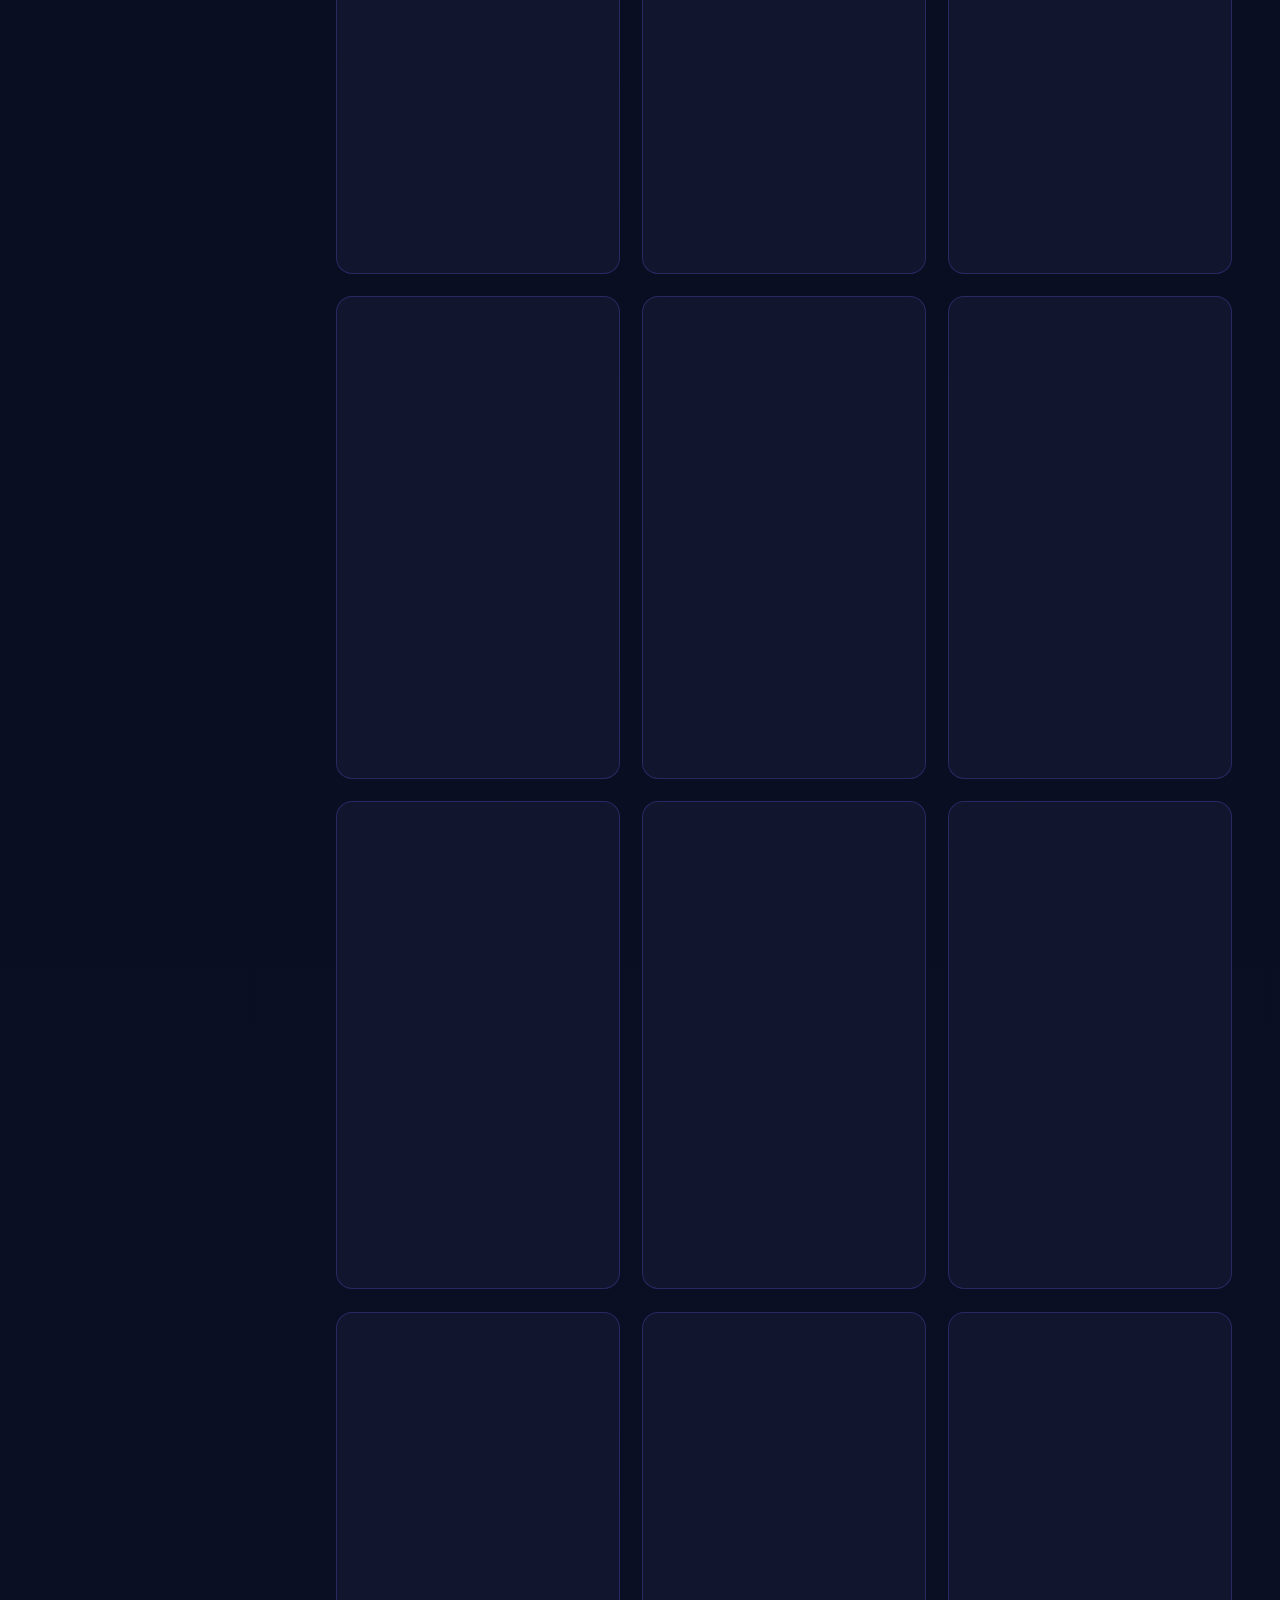
==== commit b060cfd3: "games: добавить серию Devil May Cry — II, III, IV, V (римскими) и DmC, с обложками Co-authored-by: a" ====
--- a/index.html
+++ b/index.html
@@ -443,6 +443,11 @@
       {title:"Strange Antiquities",genre:"Головоломки",year:2025,status:"planned",tags:[],cover:"covers_webp/Strange_Antiquities.webp"},
       {title:"Directive 8020",genre:"Хоррор",year:2026,status:"planned",tags:[],cover:"covers_webp/Directive_8020.webp"},
       {title:"Devil May Cry",genre:"Экшены",year:2001,status:"playing",tags:[],cover:"covers_webp/Devil_May_Cry.webp"},
+      {title:"Devil May Cry II",genre:"Экшены",year:2003,status:"planned",tags:[],cover:"covers_webp/Devil_May_Cry_II.webp"},
+      {title:"Devil May Cry III: Dante's Awakening",genre:"Экшены",year:2005,status:"planned",tags:[],cover:"covers_webp/Devil_May_Cry_III.webp"},
+      {title:"Devil May Cry IV",genre:"Экшены",year:2008,status:"planned",tags:[],cover:"covers_webp/Devil_May_Cry_IV.webp"},
+      {title:"DmC: Devil May Cry",genre:"Экшены",year:2013,status:"planned",tags:[],cover:"covers_webp/DmC_Devil_May_Cry.webp"},
+      {title:"Devil May Cry V",genre:"Экшены",year:2019,status:"planned",tags:[],cover:"covers_webp/Devil_May_Cry_V.webp"},
       {title:"Cat Quest II",genre:"Приключения",year:2019,status:"planned",tags:["coop"],cover:"covers_webp/Cat_Quest_II.webp"},
       {title:"Beyond: Two Souls",genre:"Приключения",year:2013,status:"playing",tags:[],cover:"covers_webp/Beyond_Two_Souls.webp"},
       {title:"Brothers: A Tale of Two Sons Remake",genre:"Приключения",year:2024,status:"planned",tags:["coop"],cover:"covers_webp/Brothers_Remake.webp"},
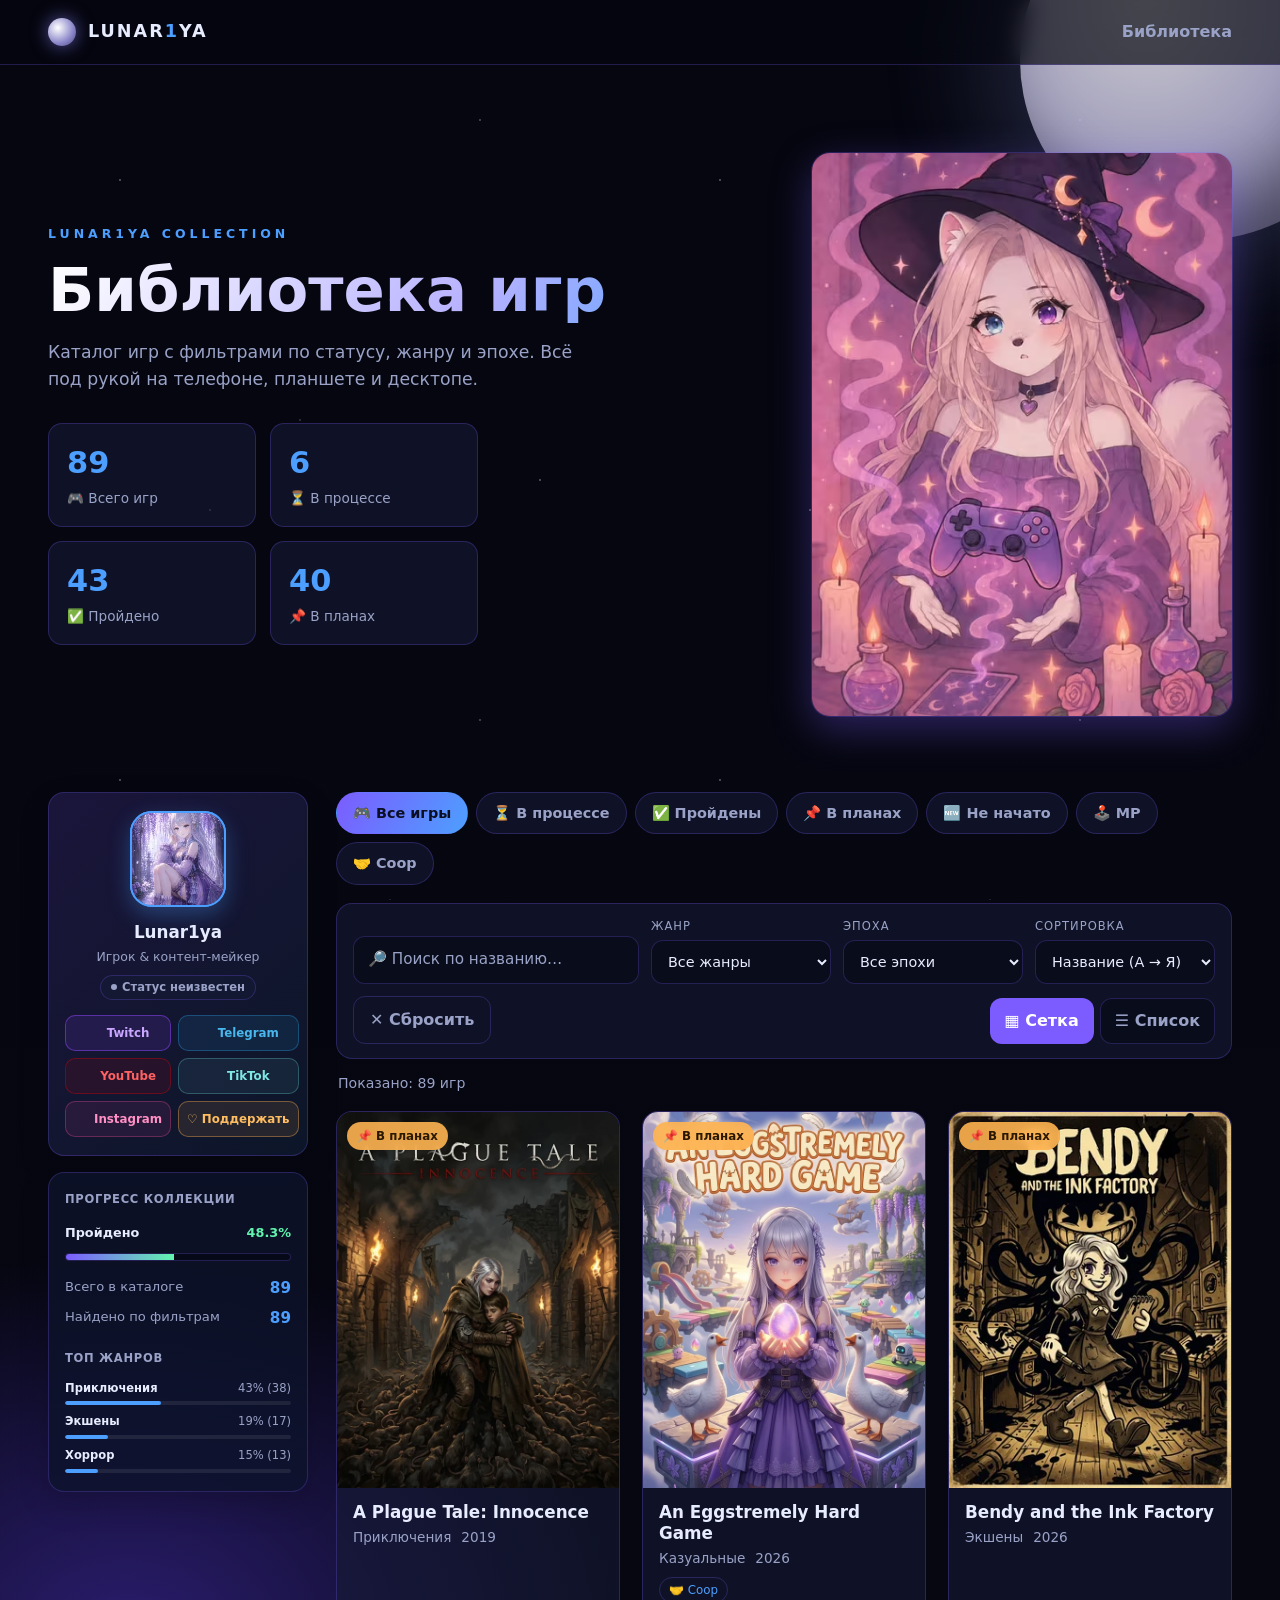
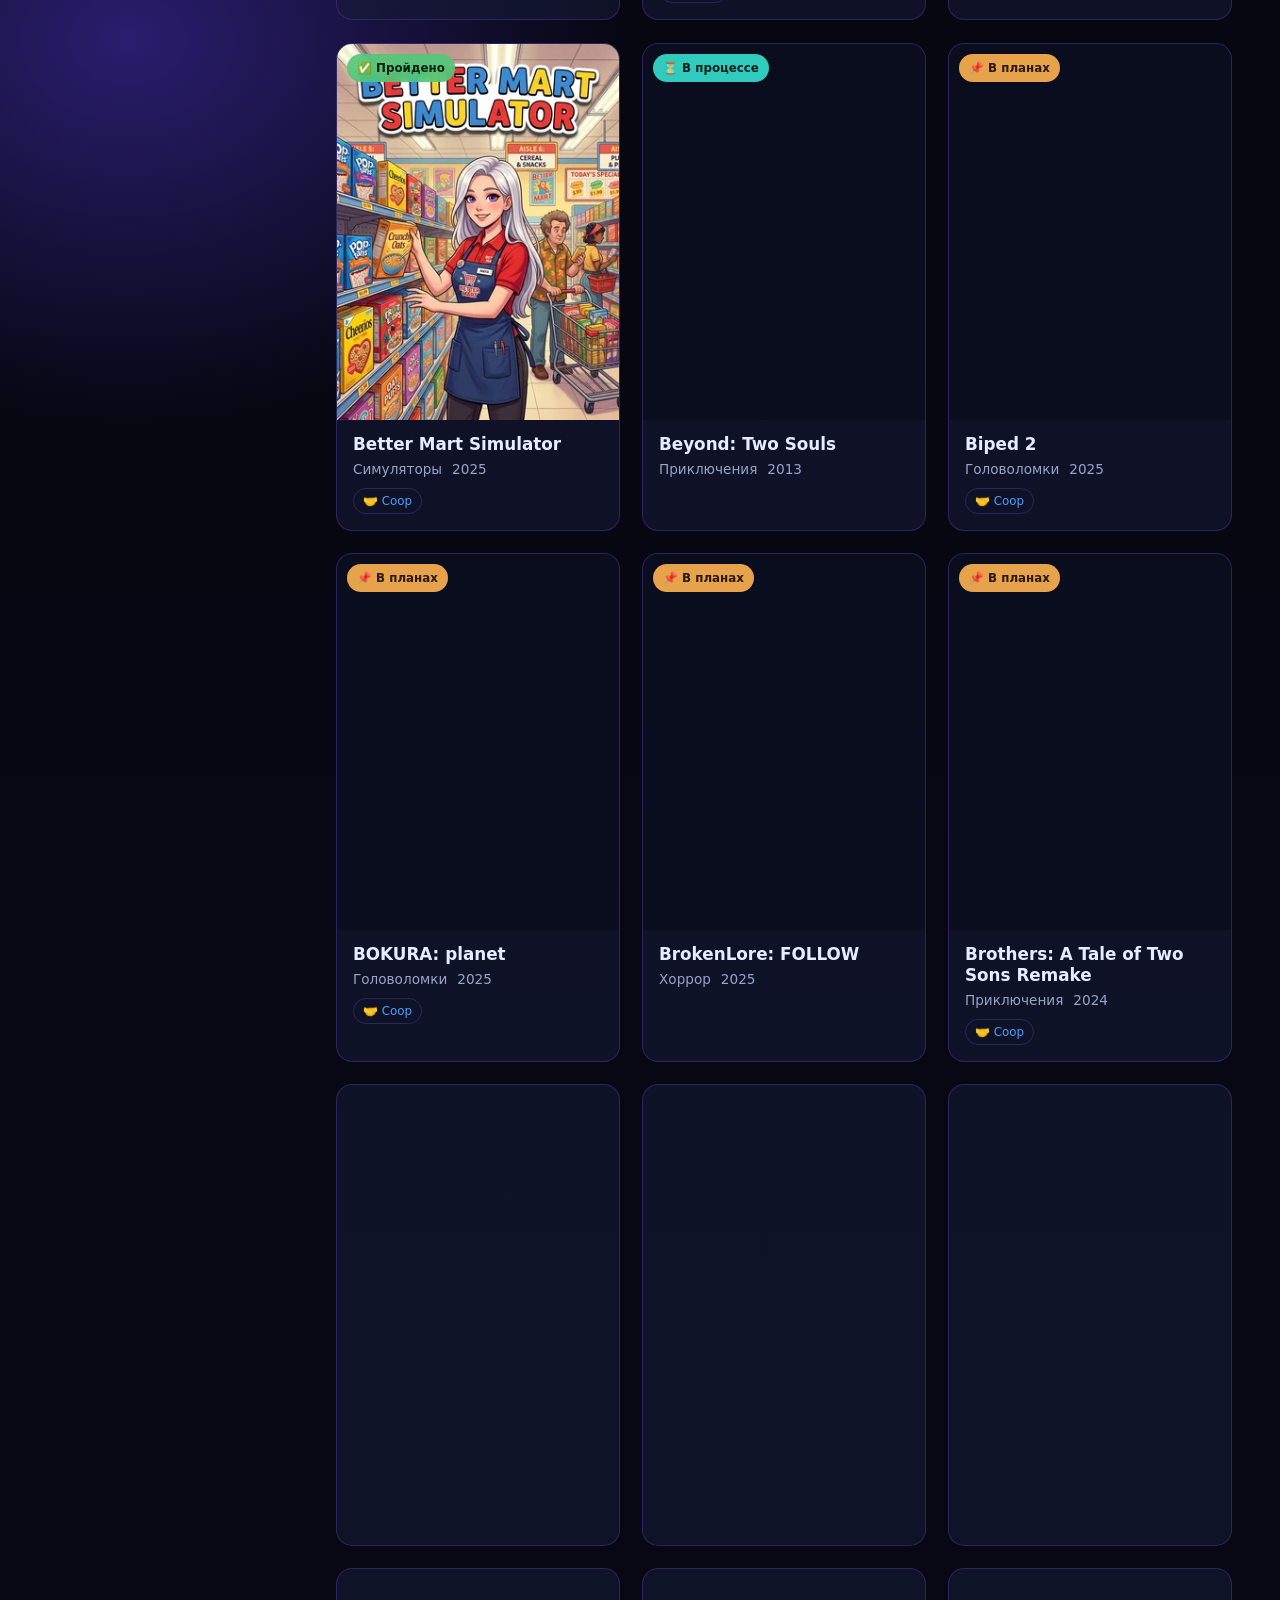
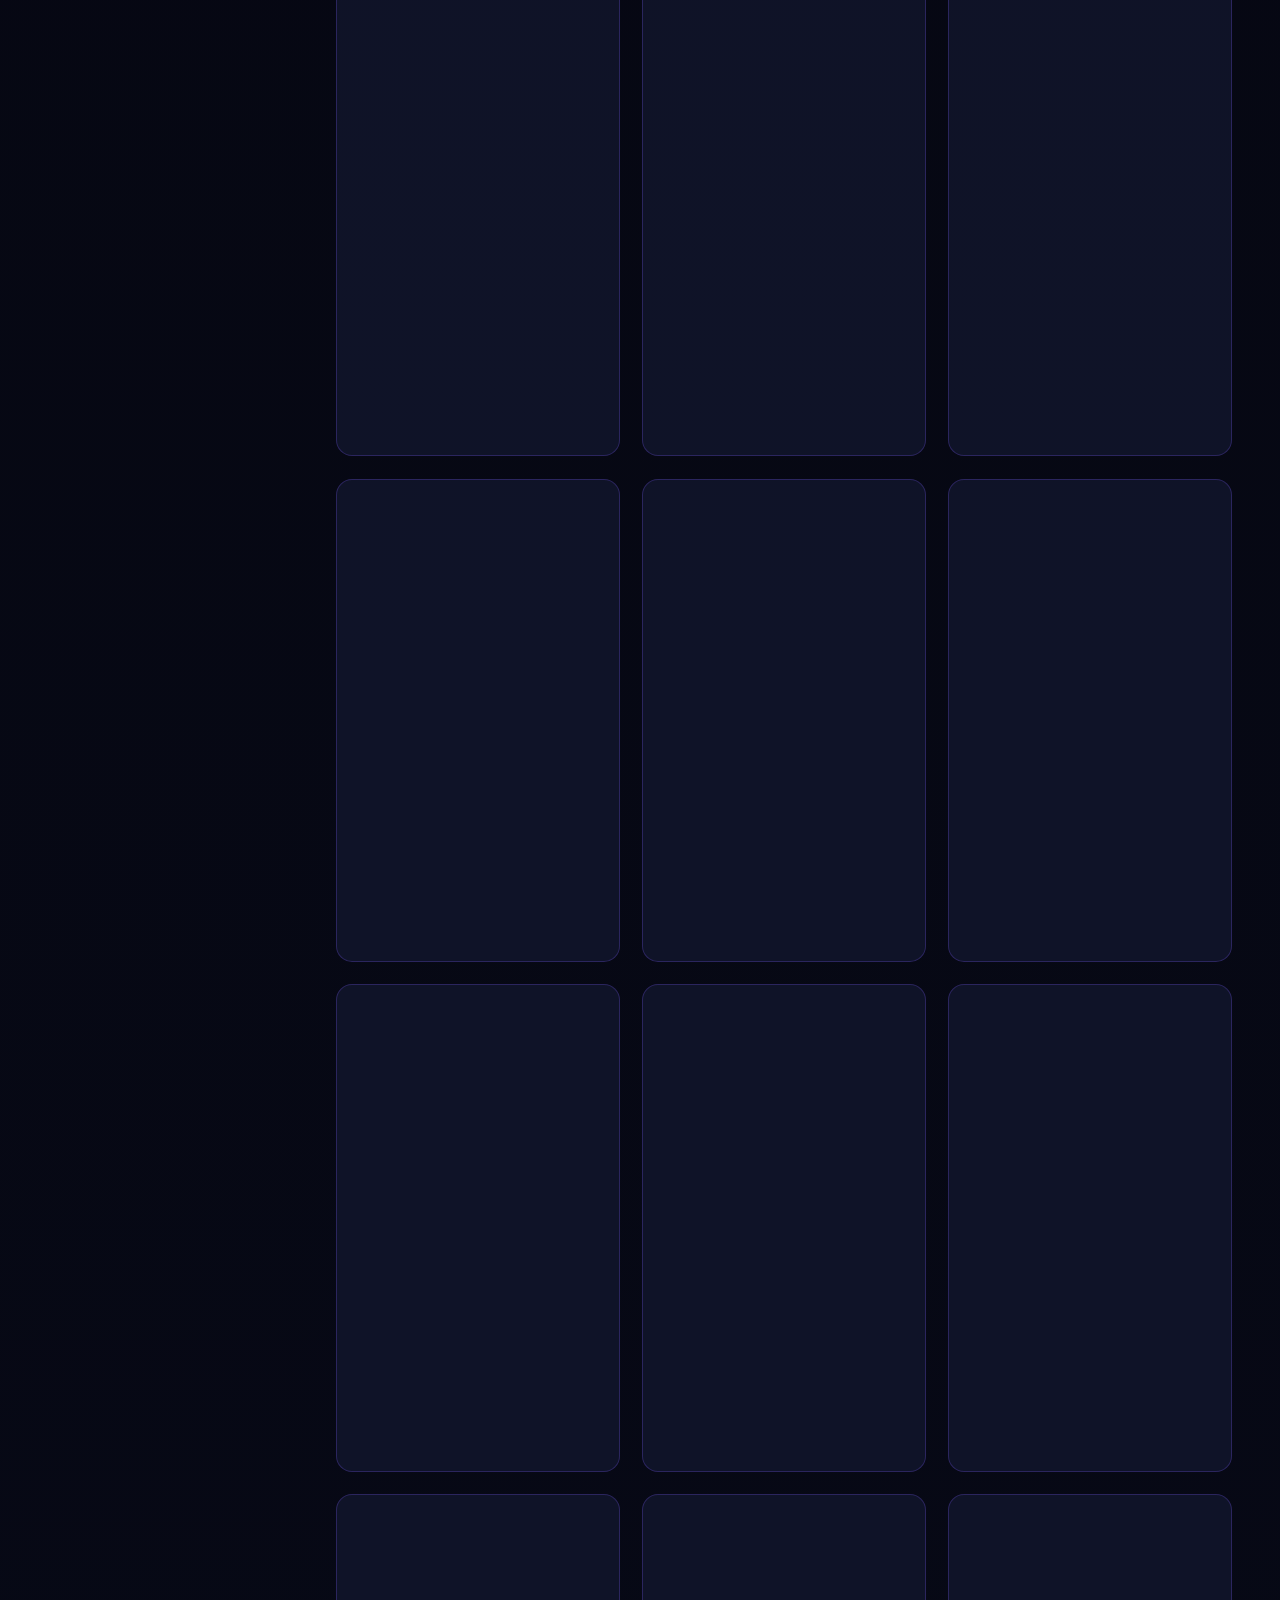
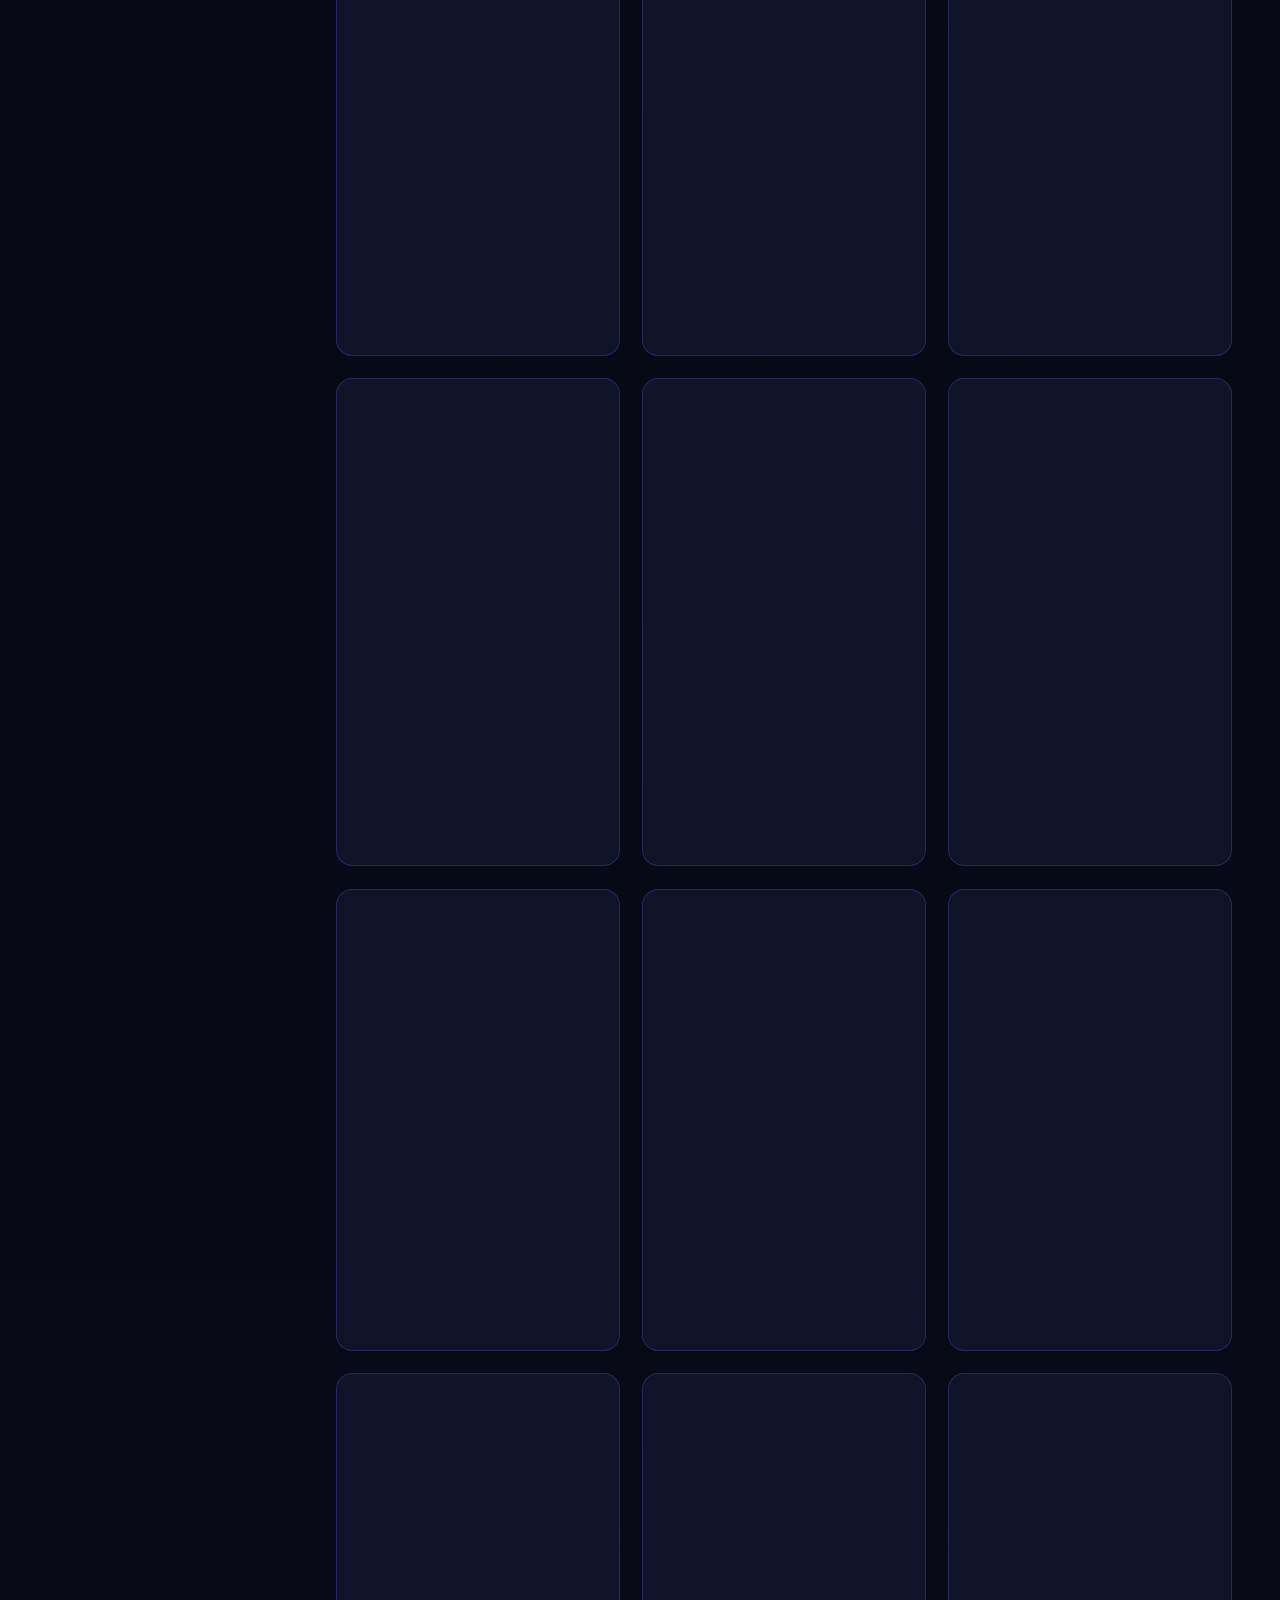
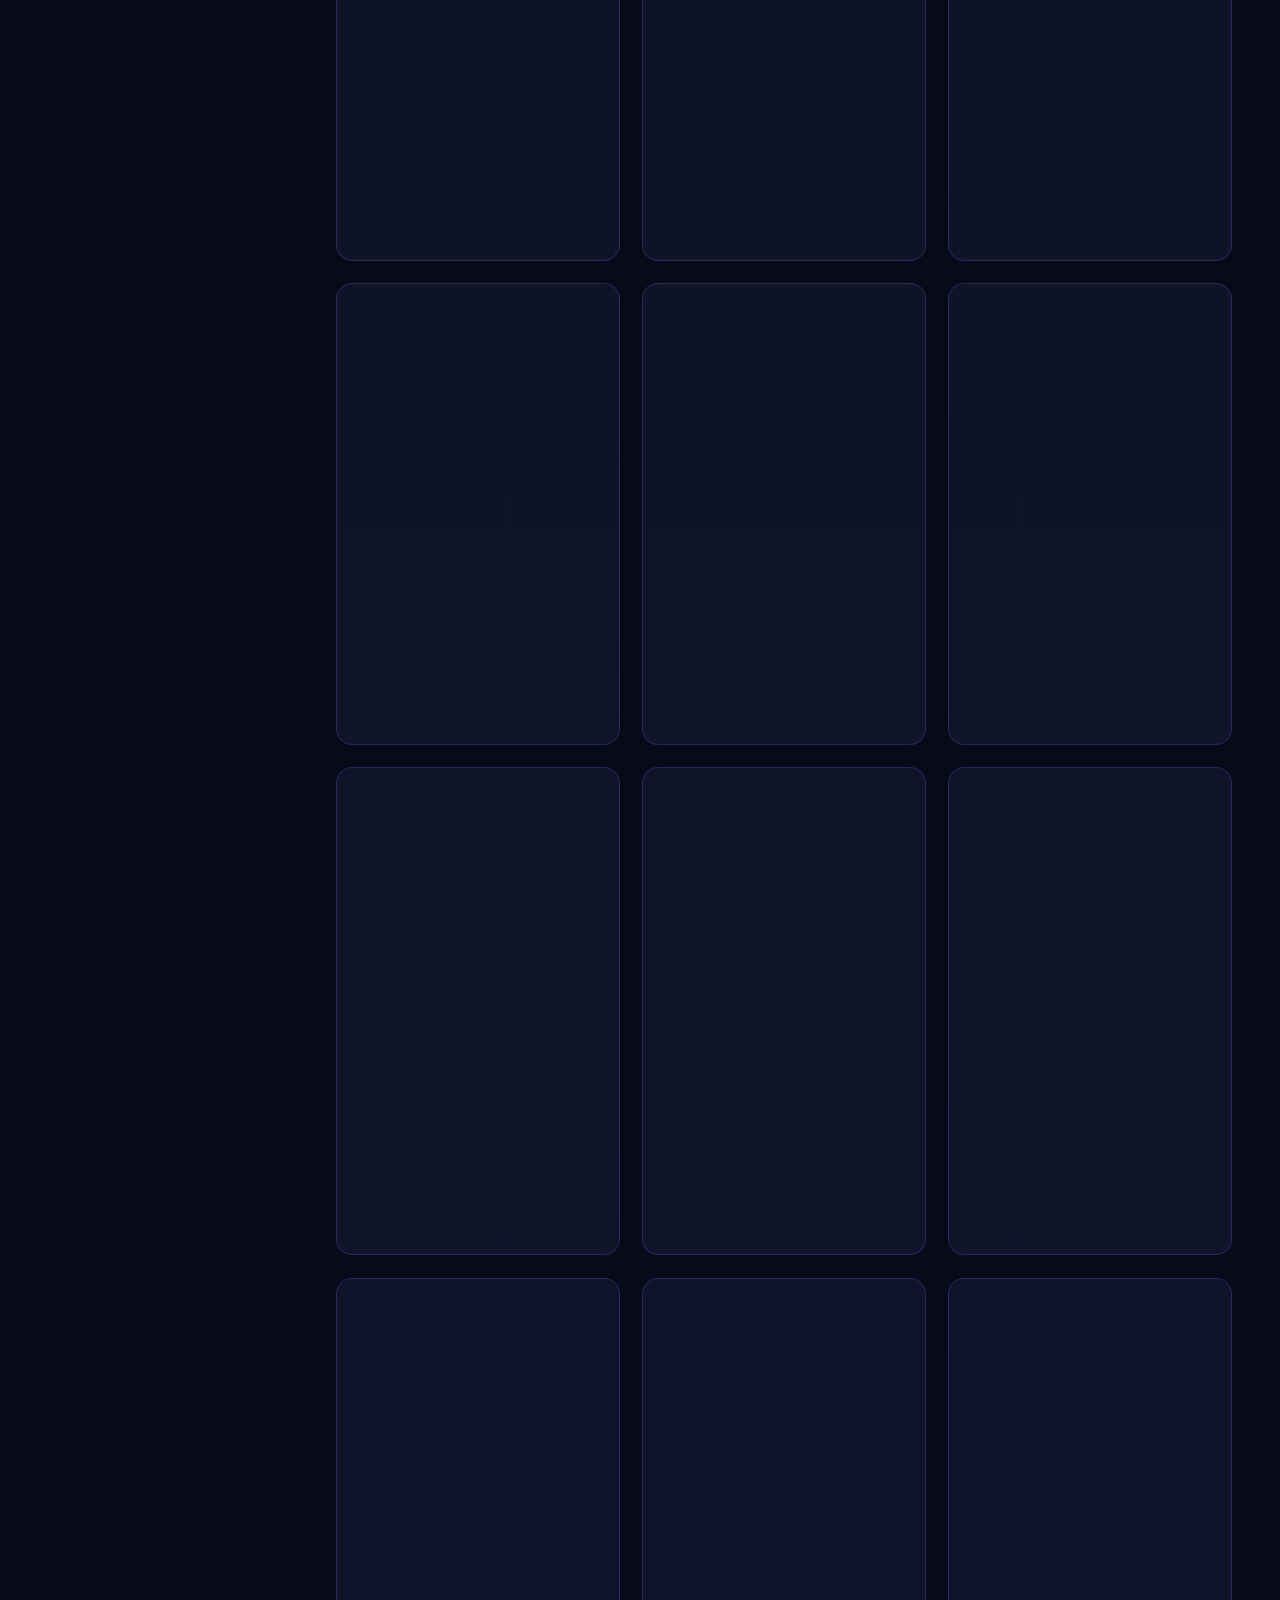
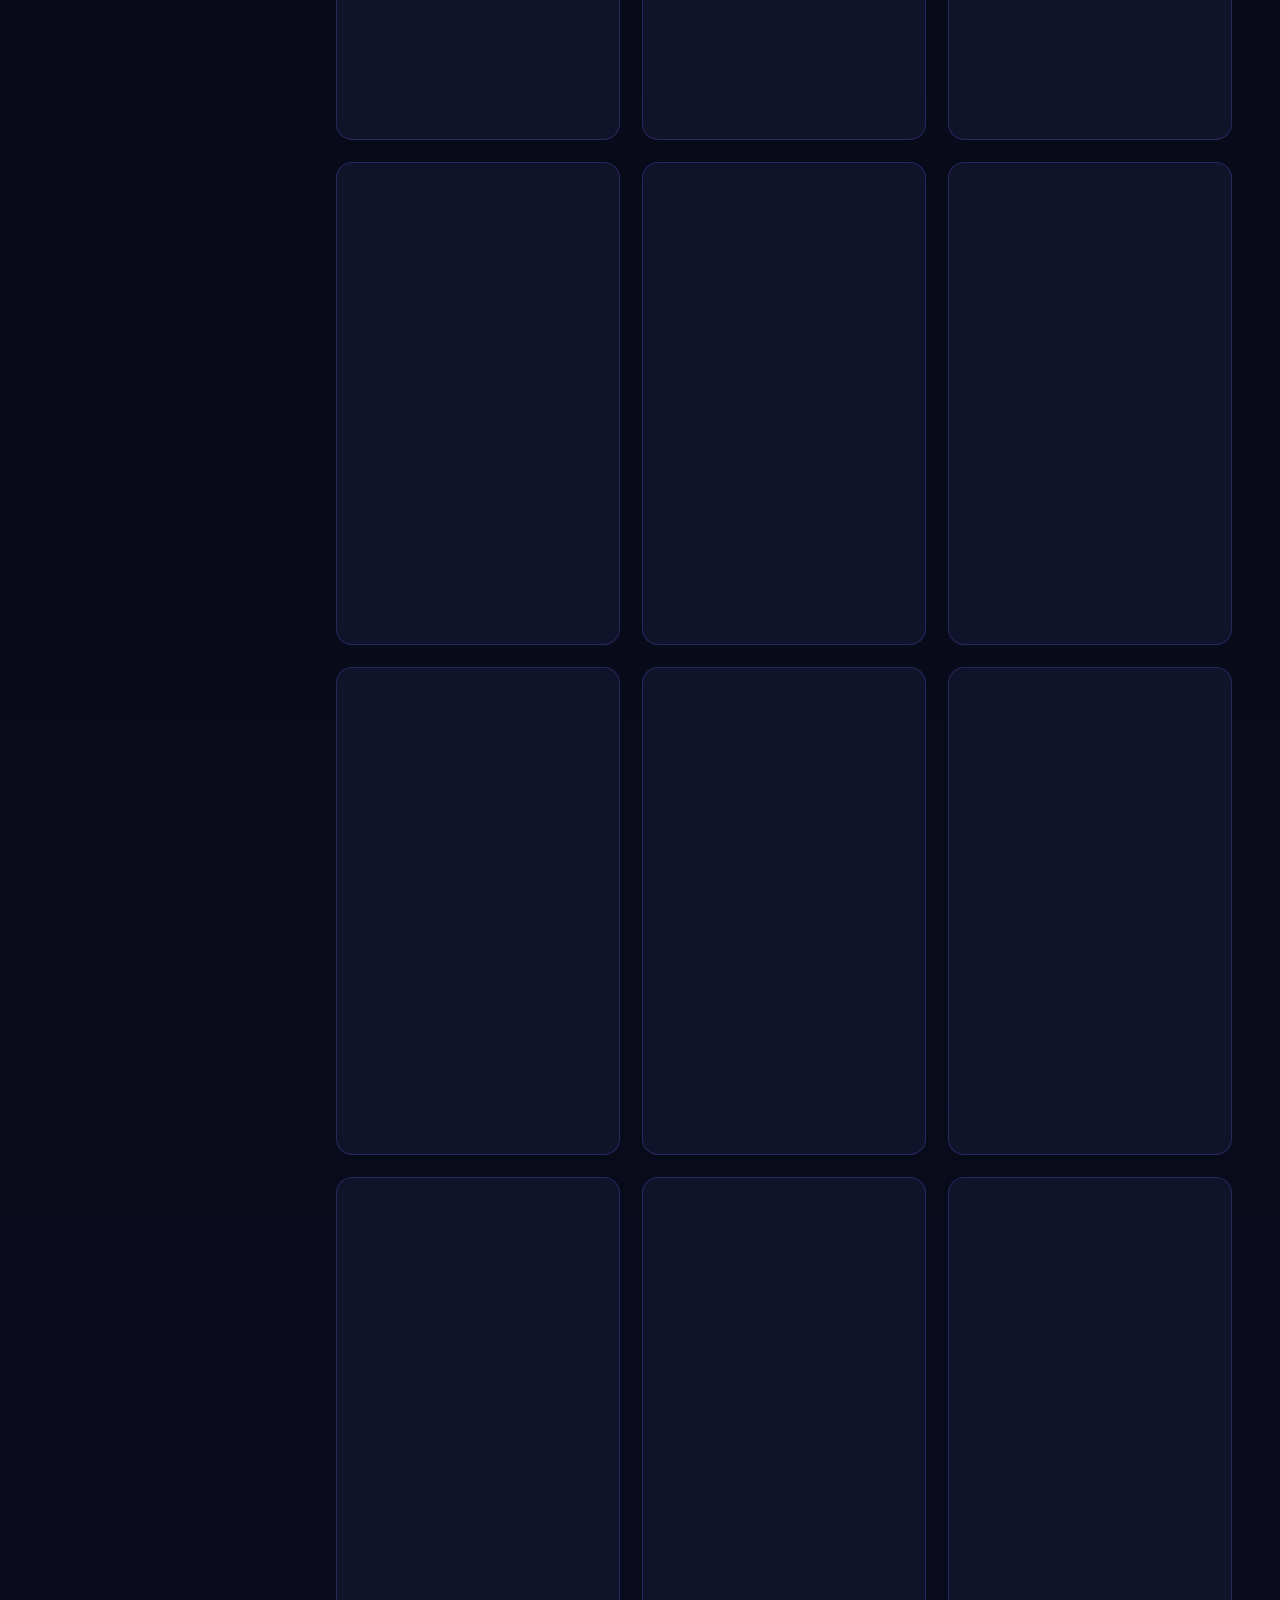
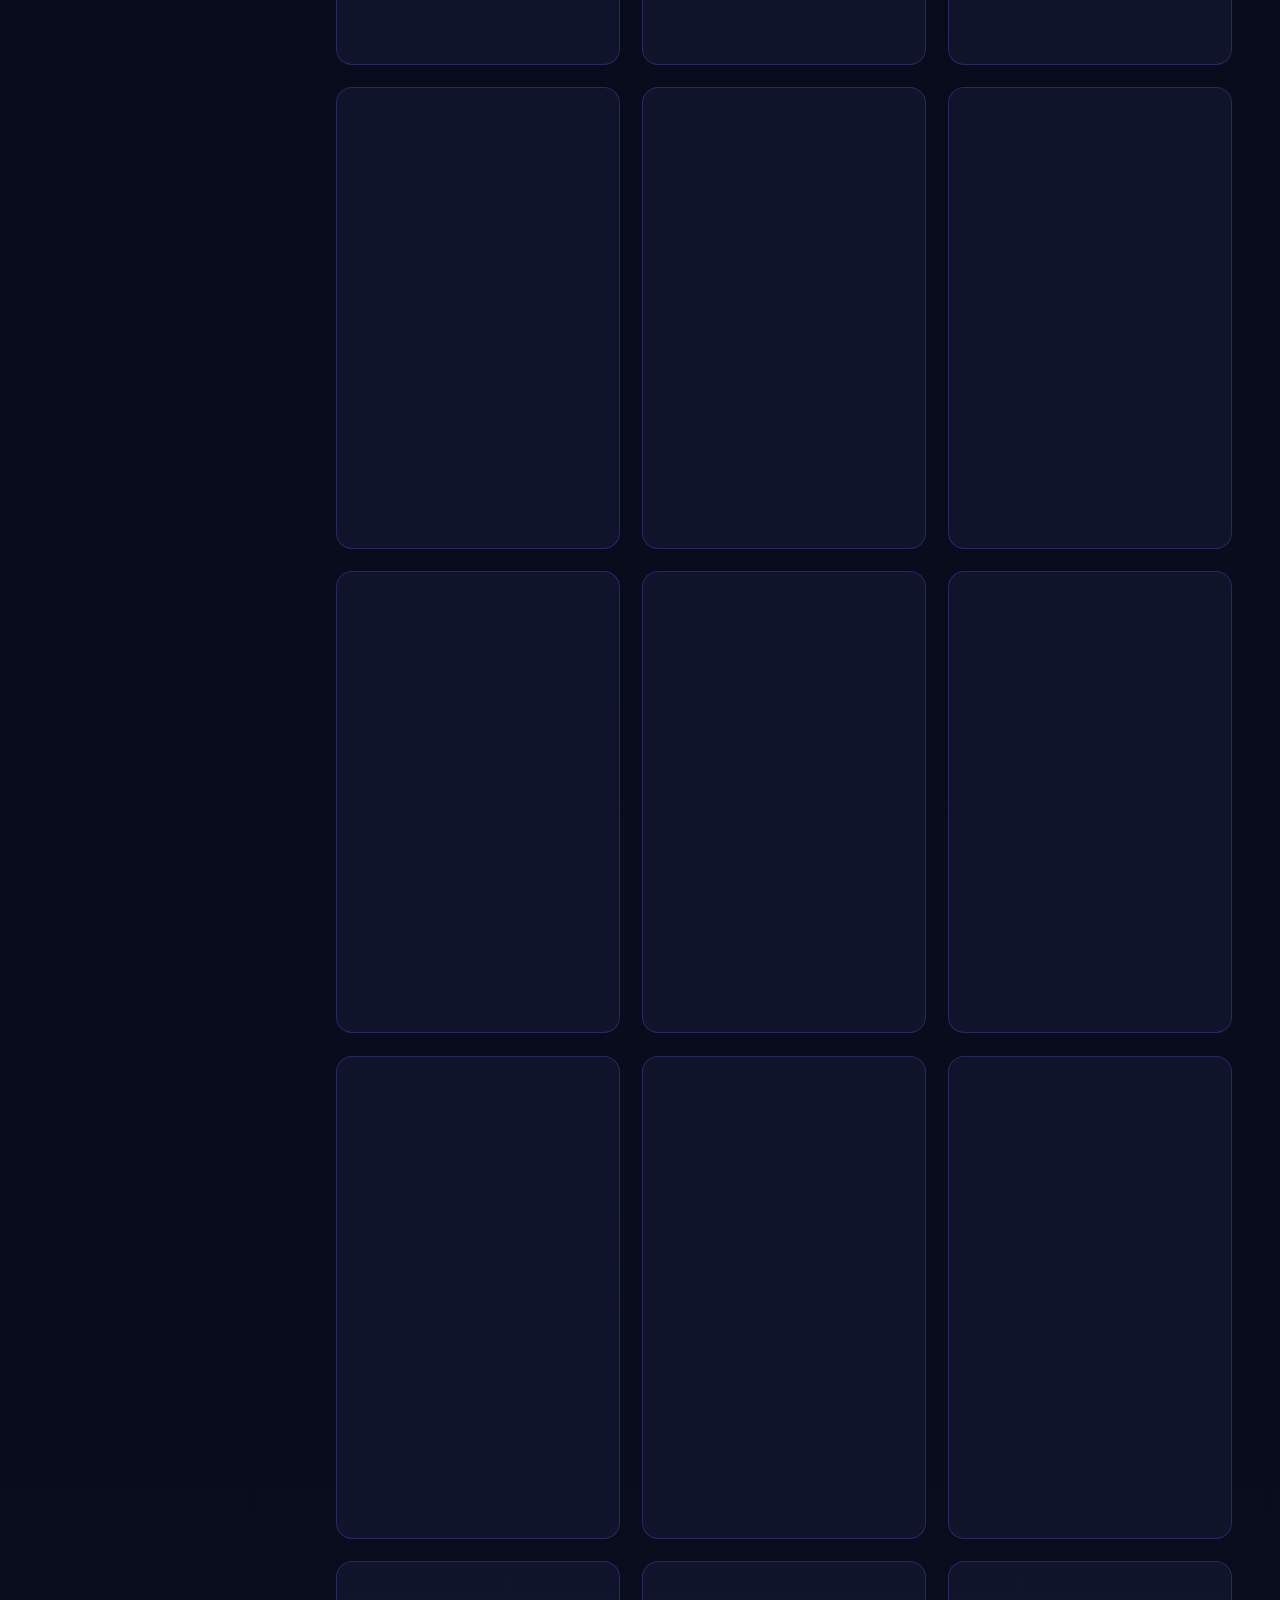
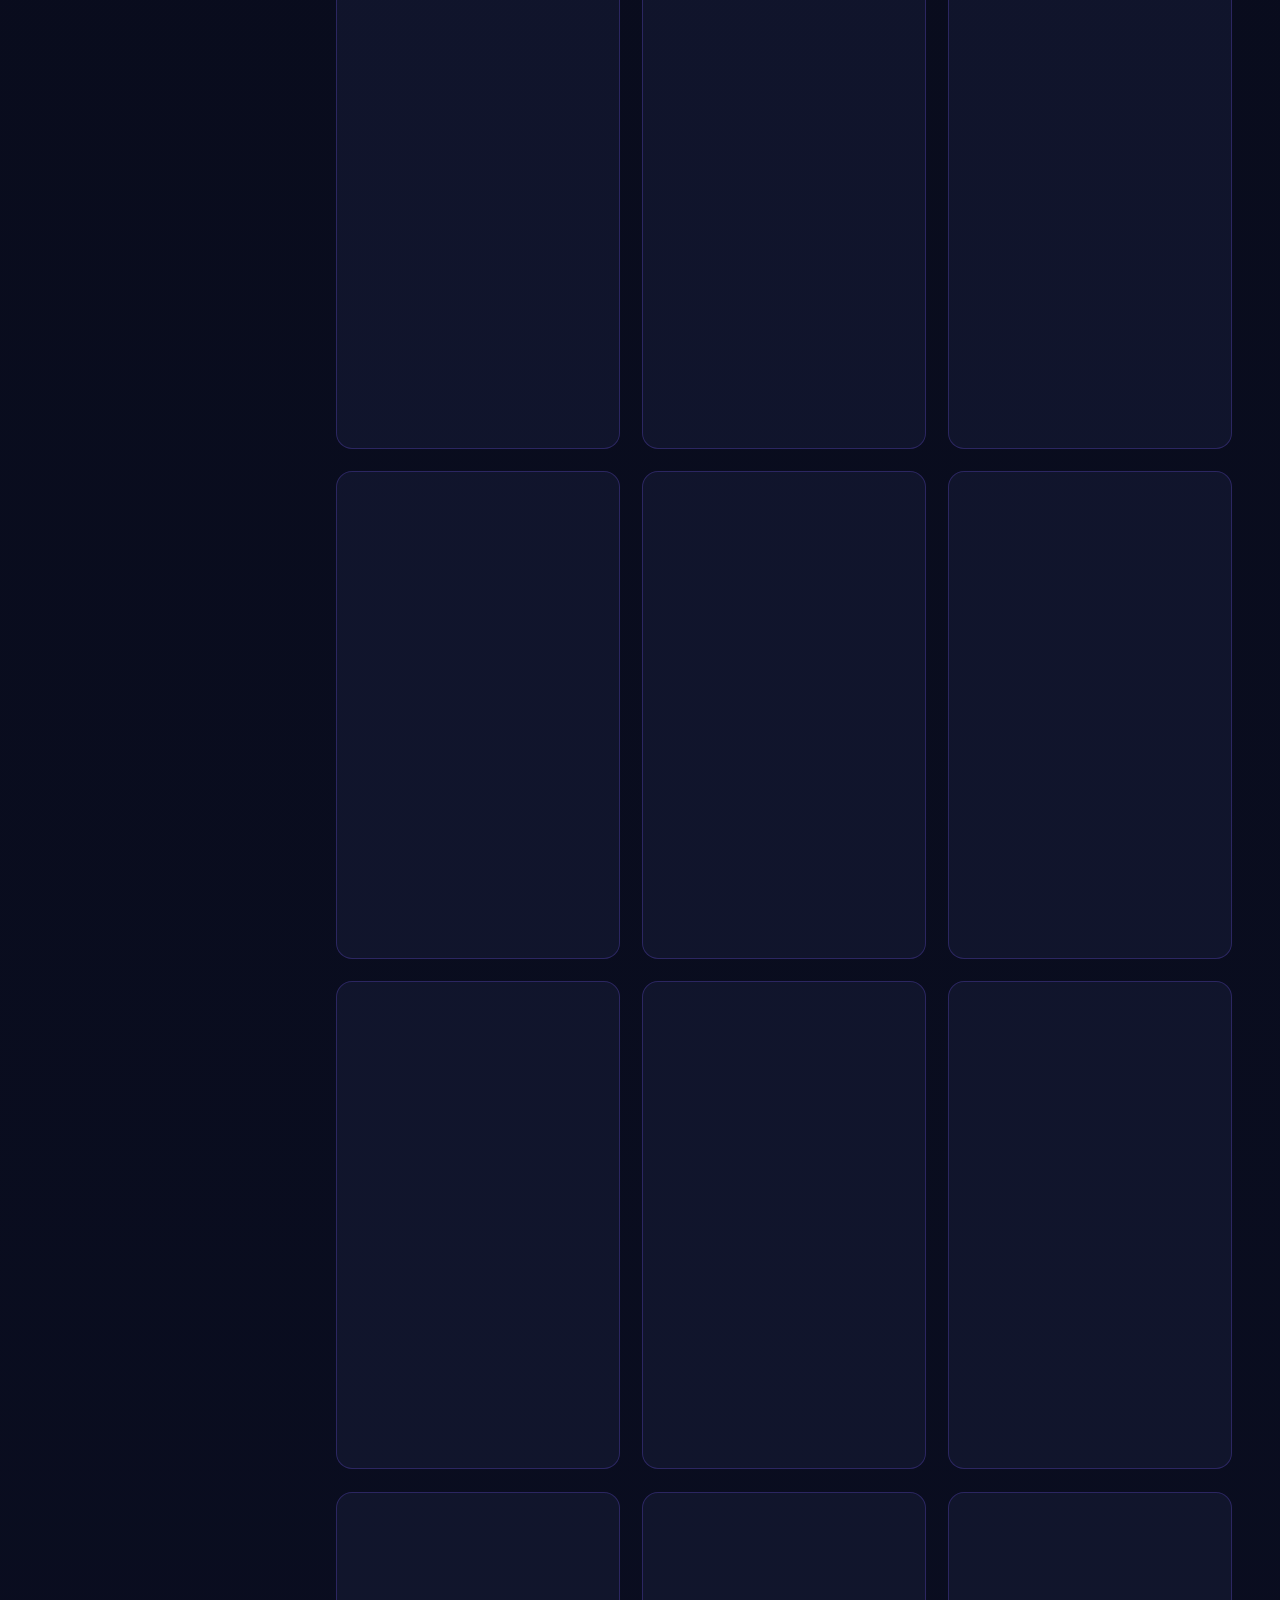
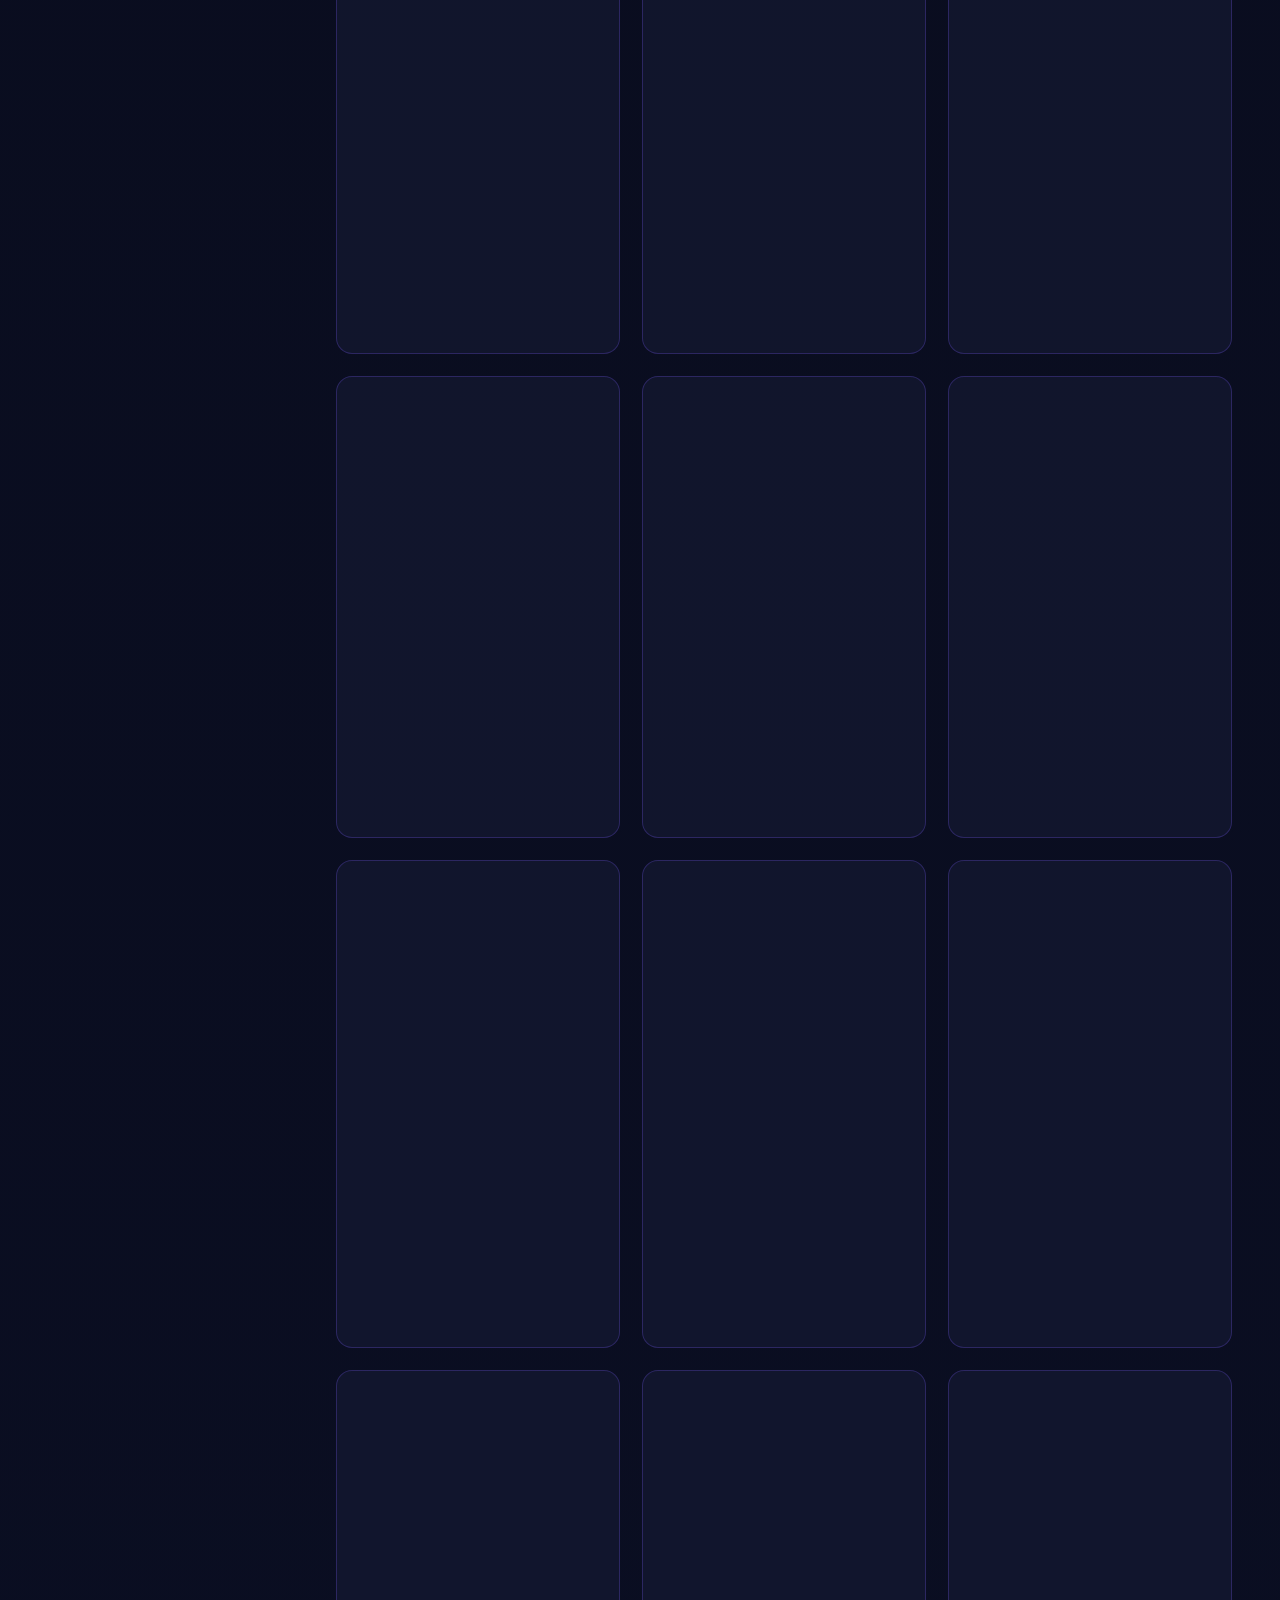
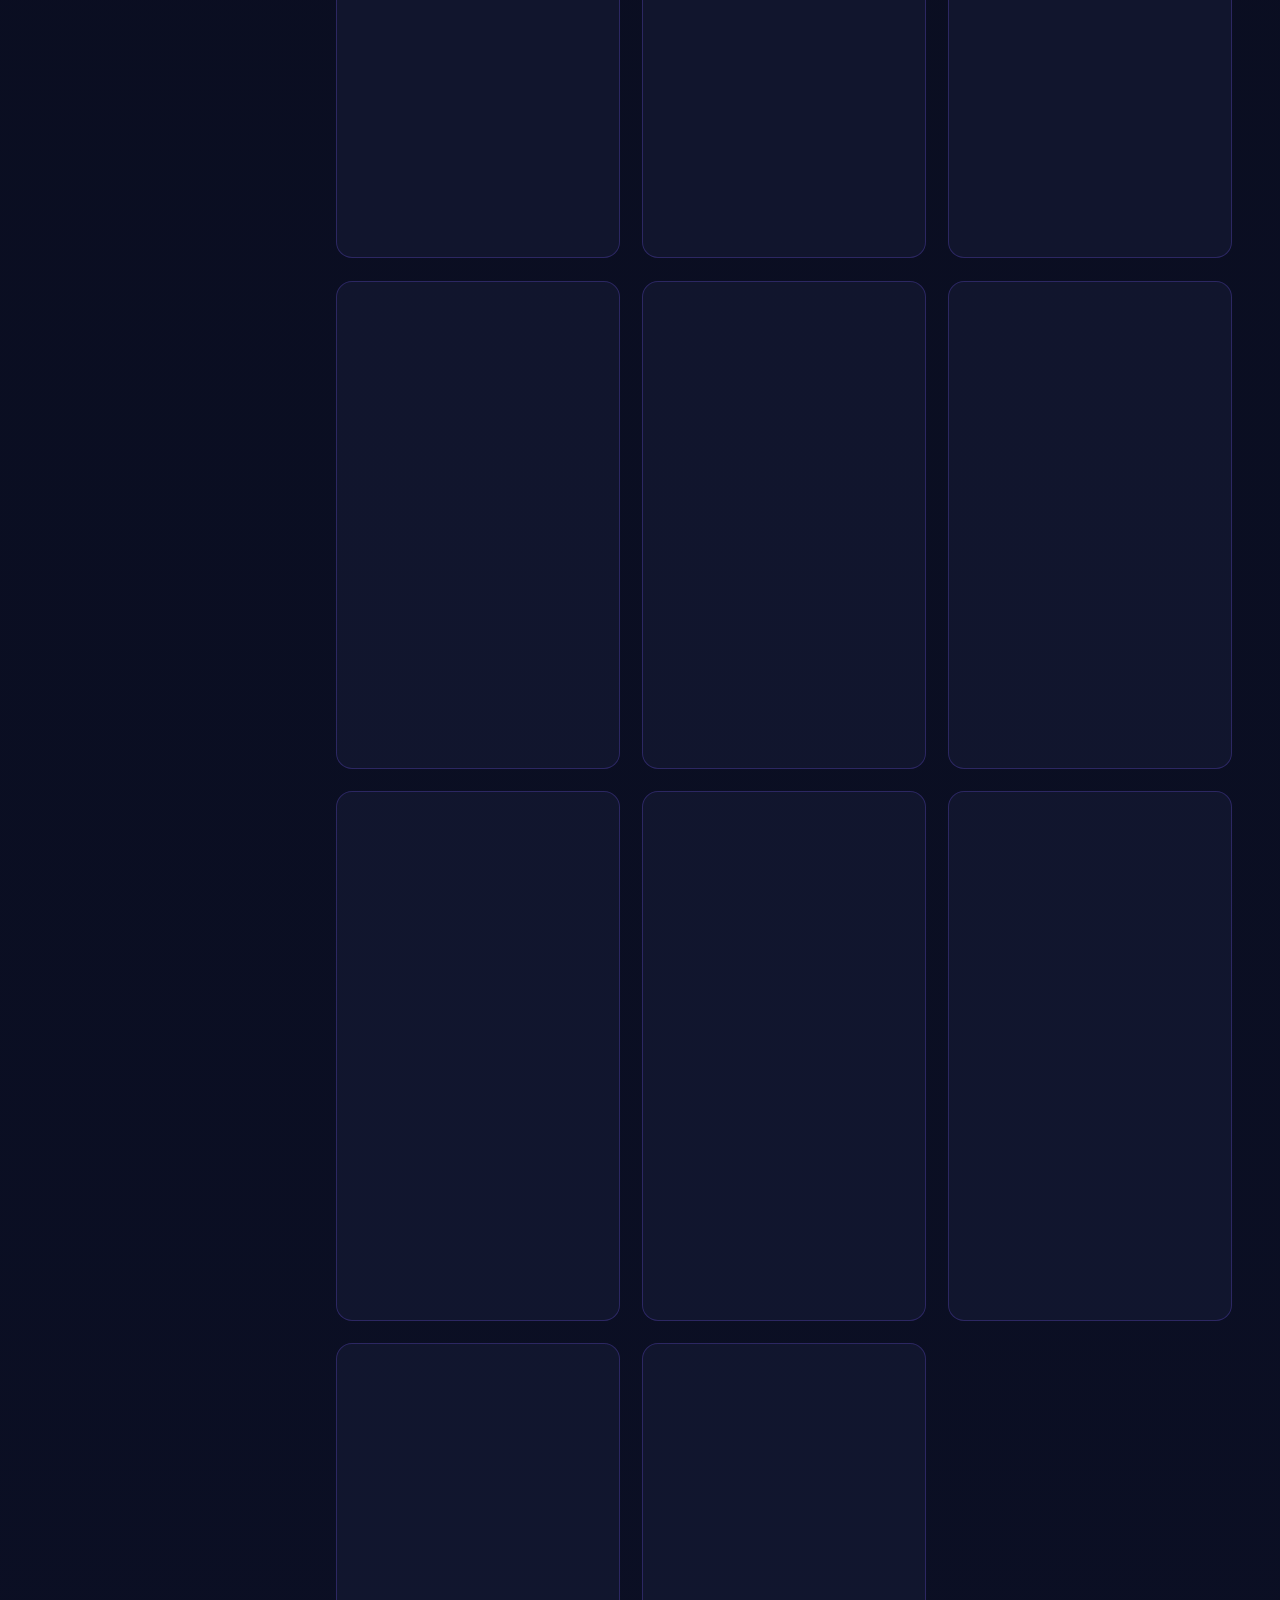
==== commit da11a564: "games: Devil May Cry V — в процессе; II, III, IV и DmC скрыты от зрителей (hidden в базовом каталоге" ====
--- a/index.html
+++ b/index.html
@@ -443,11 +443,11 @@
       {title:"Strange Antiquities",genre:"Головоломки",year:2025,status:"planned",tags:[],cover:"covers_webp/Strange_Antiquities.webp"},
       {title:"Directive 8020",genre:"Хоррор",year:2026,status:"planned",tags:[],cover:"covers_webp/Directive_8020.webp"},
       {title:"Devil May Cry",genre:"Экшены",year:2001,status:"playing",tags:[],cover:"covers_webp/Devil_May_Cry.webp"},
-      {title:"Devil May Cry II",genre:"Экшены",year:2003,status:"planned",tags:[],cover:"covers_webp/Devil_May_Cry_II.webp"},
-      {title:"Devil May Cry III: Dante's Awakening",genre:"Экшены",year:2005,status:"planned",tags:[],cover:"covers_webp/Devil_May_Cry_III.webp"},
-      {title:"Devil May Cry IV",genre:"Экшены",year:2008,status:"planned",tags:[],cover:"covers_webp/Devil_May_Cry_IV.webp"},
-      {title:"DmC: Devil May Cry",genre:"Экшены",year:2013,status:"planned",tags:[],cover:"covers_webp/DmC_Devil_May_Cry.webp"},
-      {title:"Devil May Cry V",genre:"Экшены",year:2019,status:"planned",tags:[],cover:"covers_webp/Devil_May_Cry_V.webp"},
+      {title:"Devil May Cry II",genre:"Экшены",year:2003,status:"planned",tags:[],hidden:true,cover:"covers_webp/Devil_May_Cry_II.webp"},
+      {title:"Devil May Cry III: Dante's Awakening",genre:"Экшены",year:2005,status:"planned",tags:[],hidden:true,cover:"covers_webp/Devil_May_Cry_III.webp"},
+      {title:"Devil May Cry IV",genre:"Экшены",year:2008,status:"planned",tags:[],hidden:true,cover:"covers_webp/Devil_May_Cry_IV.webp"},
+      {title:"DmC: Devil May Cry",genre:"Экшены",year:2013,status:"planned",tags:[],hidden:true,cover:"covers_webp/DmC_Devil_May_Cry.webp"},
+      {title:"Devil May Cry V",genre:"Экшены",year:2019,status:"playing",tags:[],cover:"covers_webp/Devil_May_Cry_V.webp"},
       {title:"Cat Quest II",genre:"Приключения",year:2019,status:"planned",tags:["coop"],cover:"covers_webp/Cat_Quest_II.webp"},
       {title:"Beyond: Two Souls",genre:"Приключения",year:2013,status:"playing",tags:[],cover:"covers_webp/Beyond_Two_Souls.webp"},
       {title:"Brothers: A Tale of Two Sons Remake",genre:"Приключения",year:2024,status:"planned",tags:["coop"],cover:"covers_webp/Brothers_Remake.webp"},
@@ -679,6 +679,7 @@
     function baseFlag(g,f){
       const r=REMOTE_OVERRIDES[g.id];
       if(r&&f in r)return!!r[f];
+      if(f==="hidden"&&"hidden" in g)return!!g.hidden; // флаг скрытия прямо в базовом каталоге
       return(g.tags||[]).includes(f);
     }
     function effFlag(g,f){
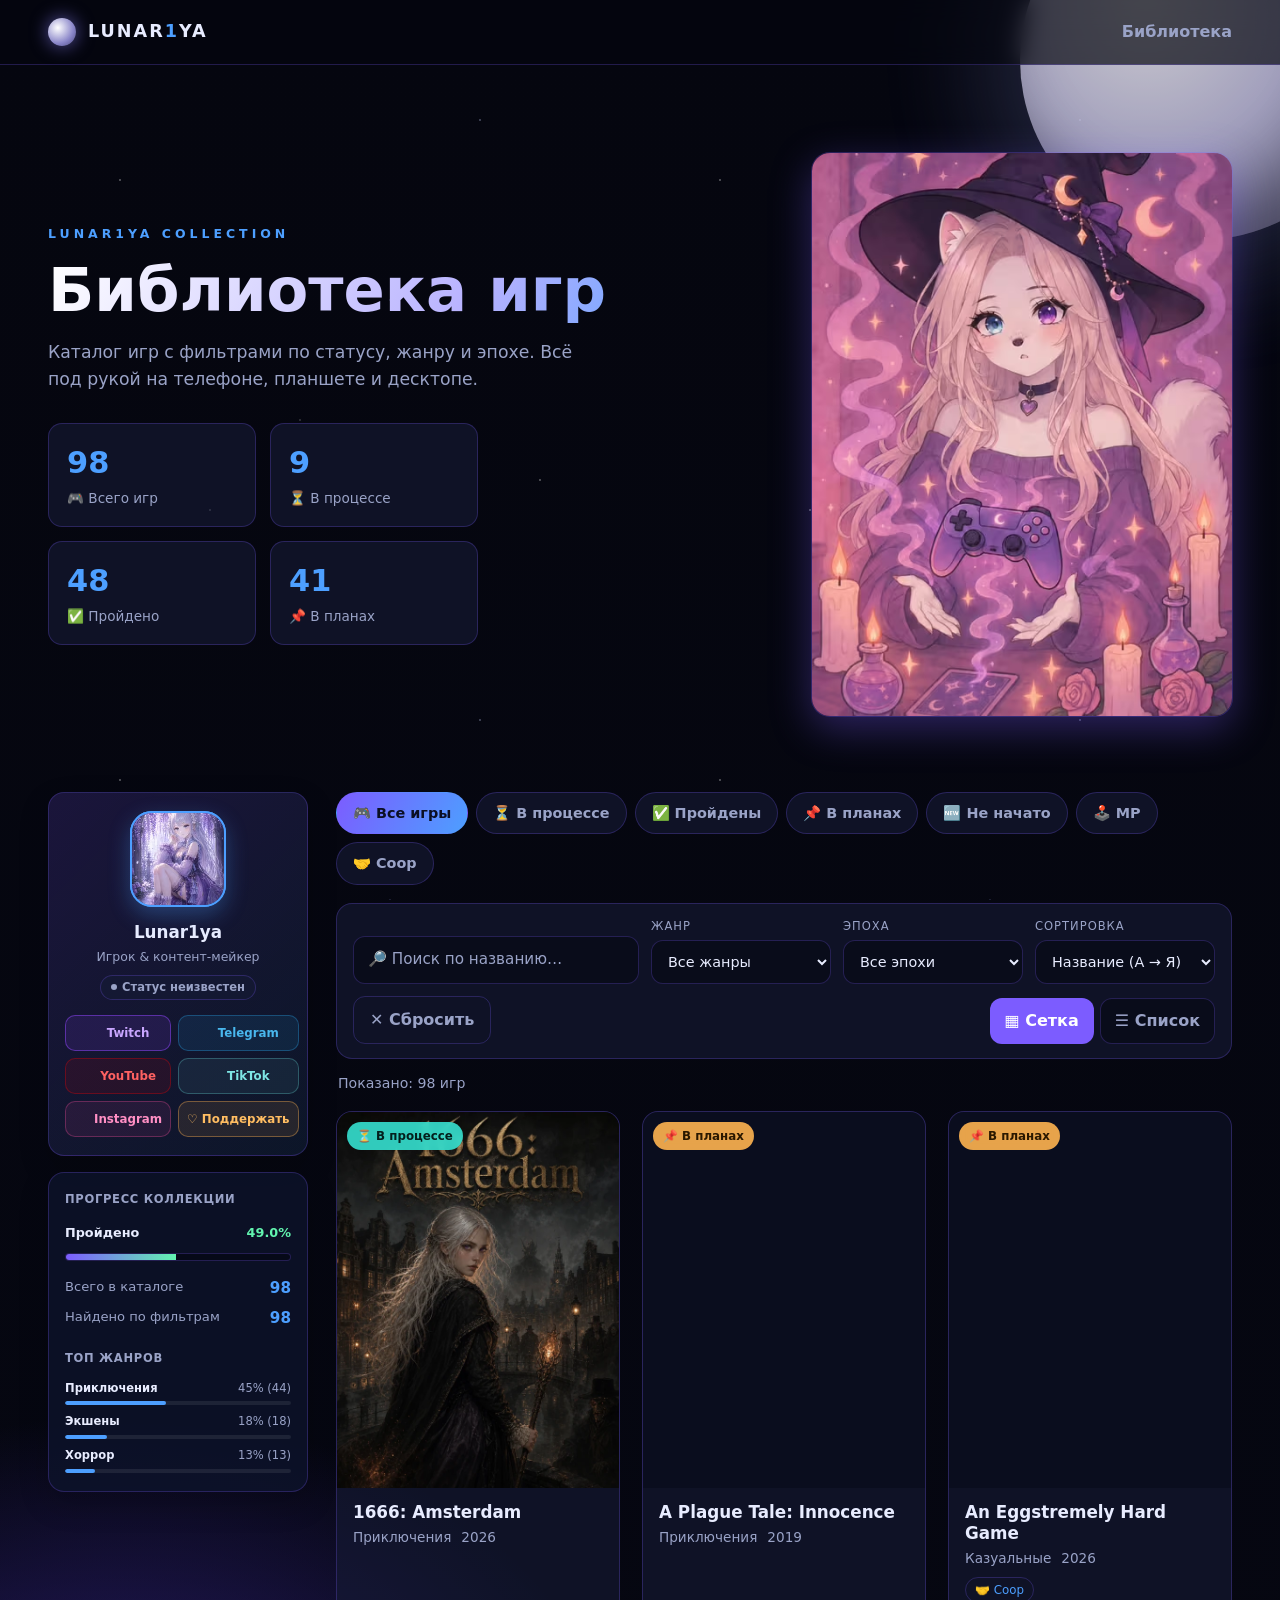
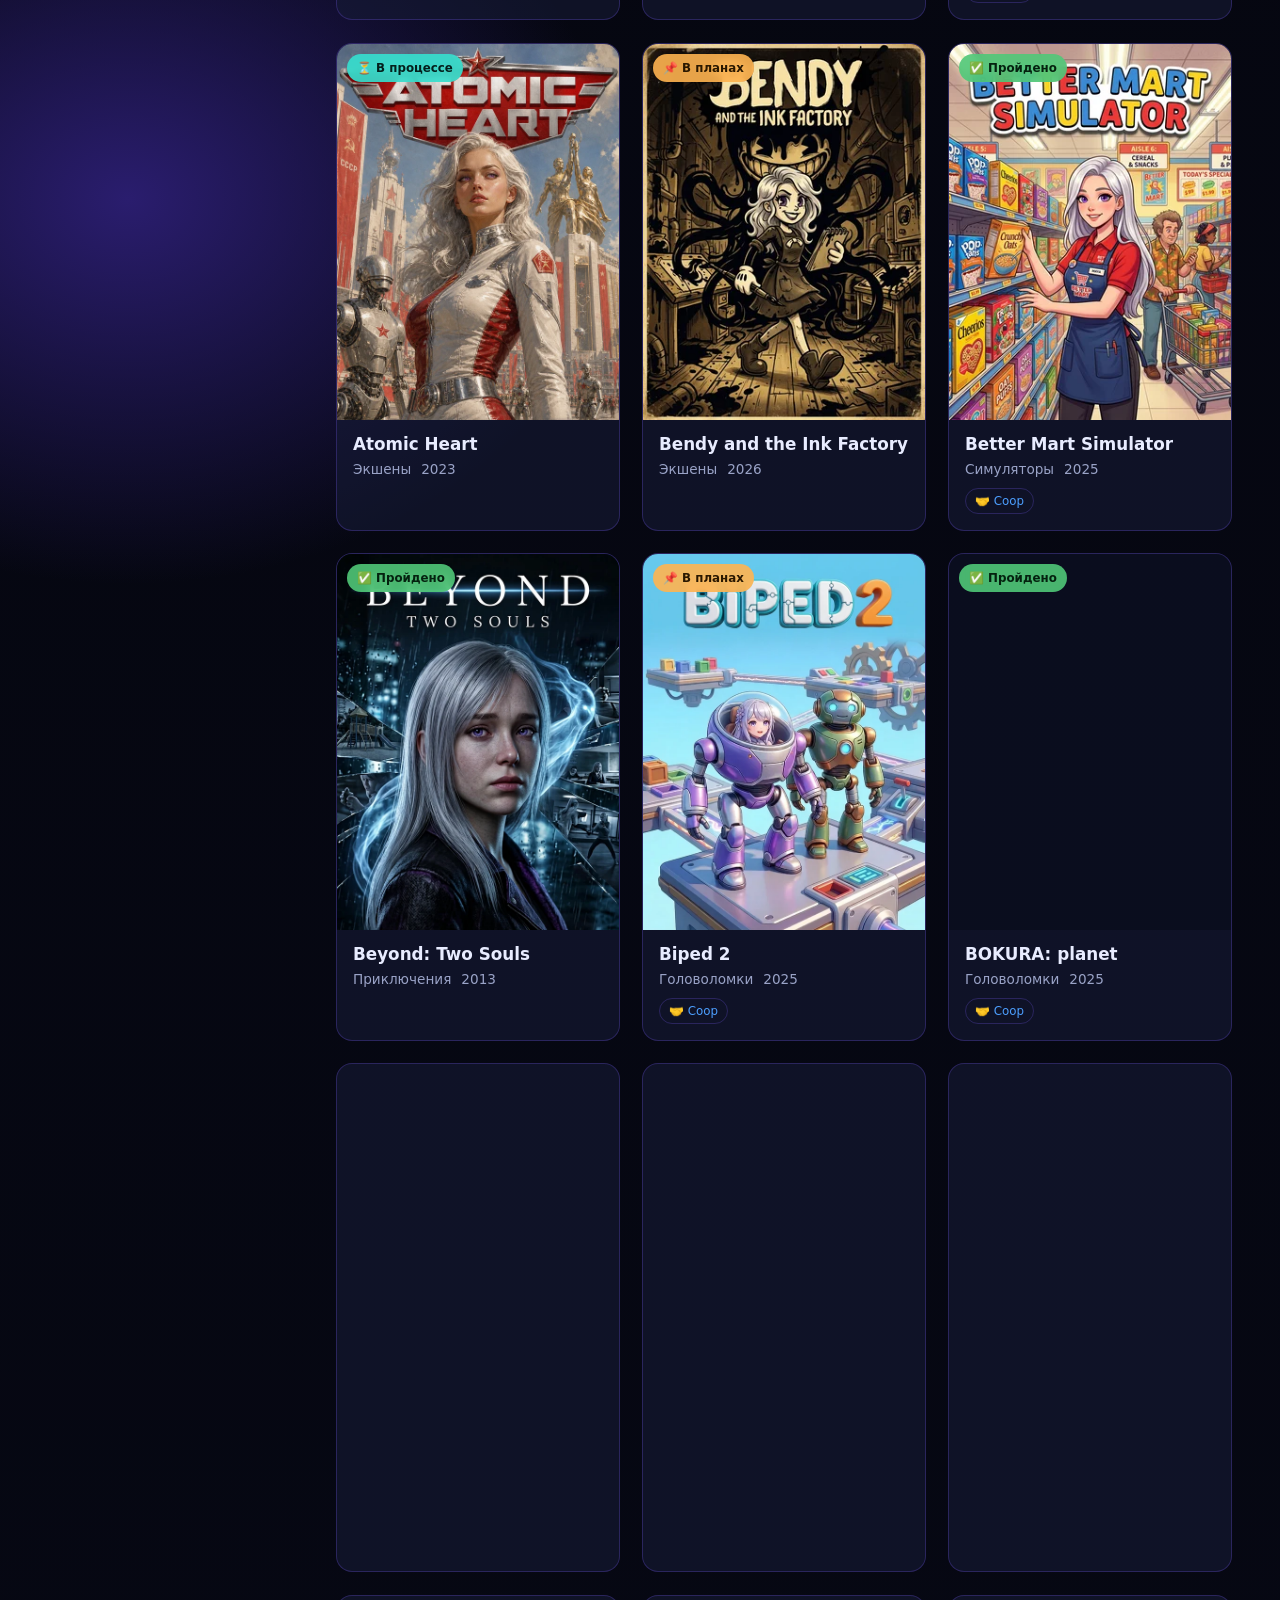
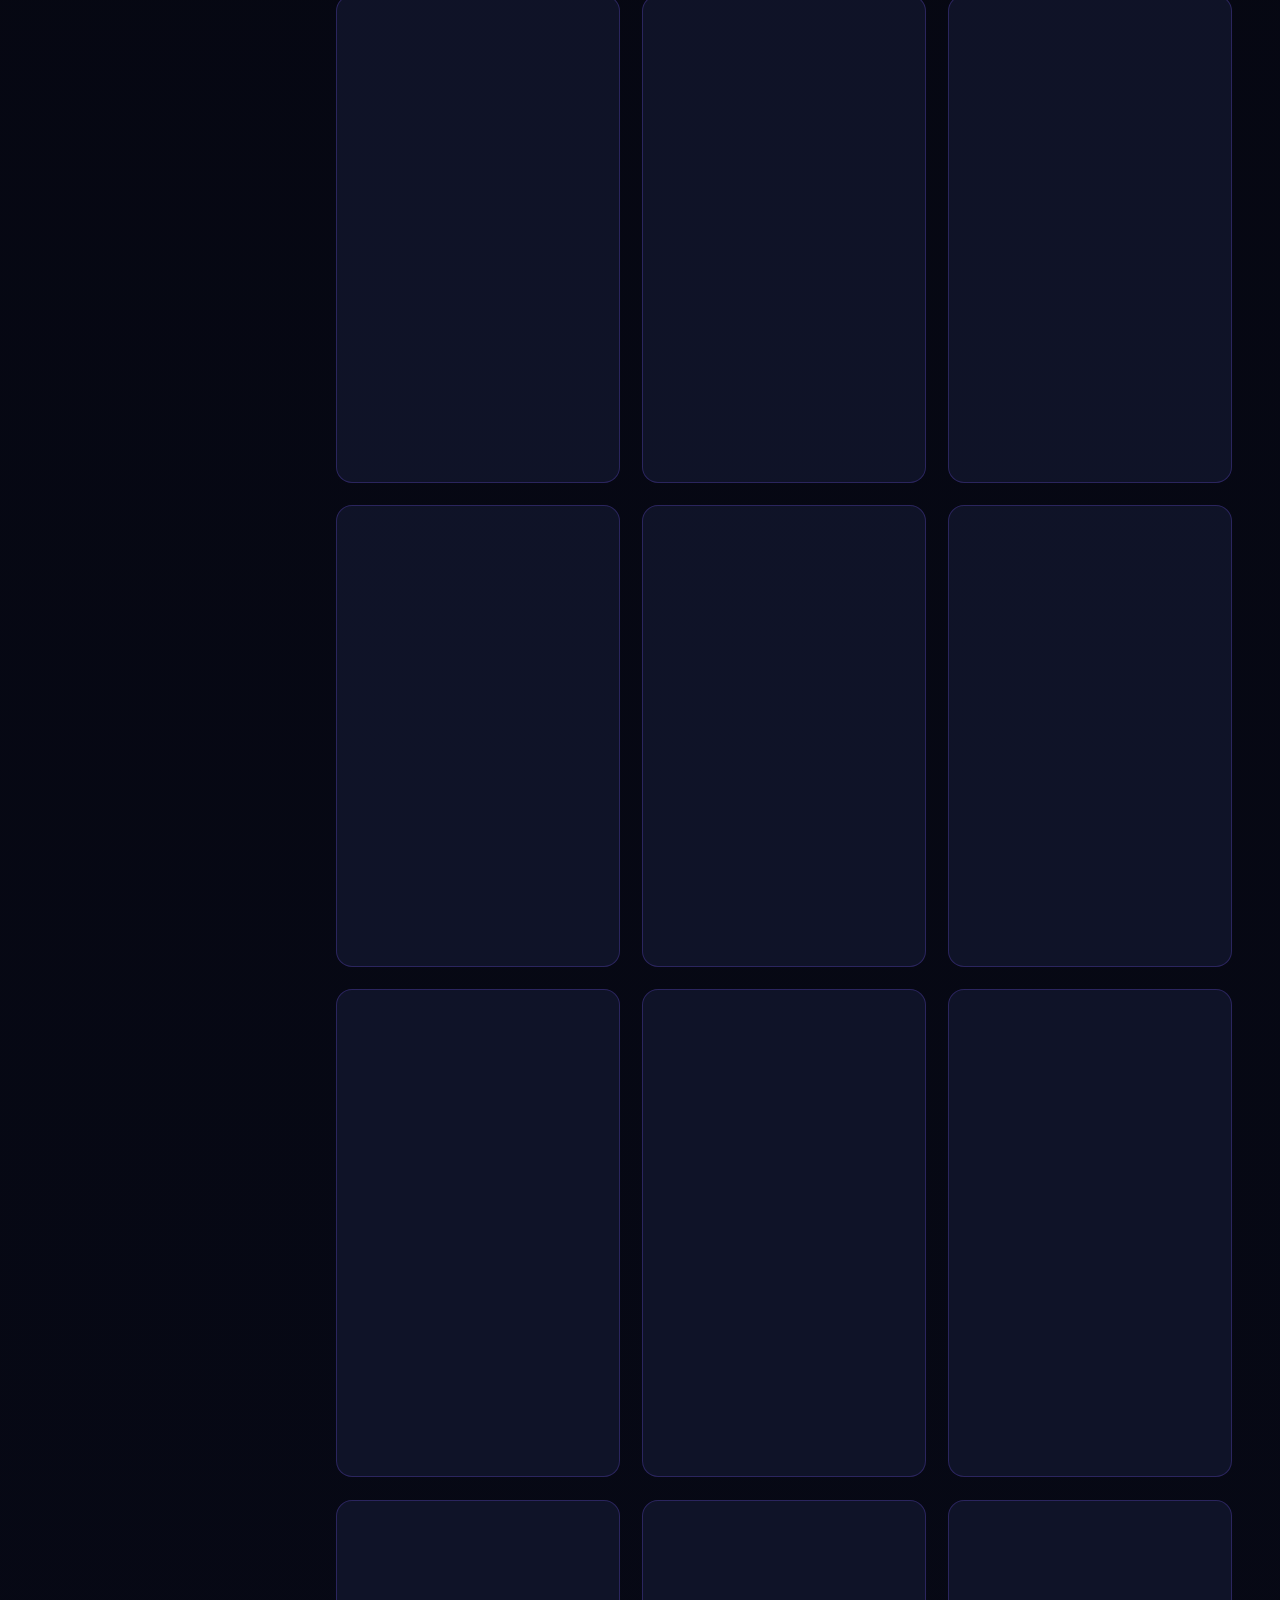
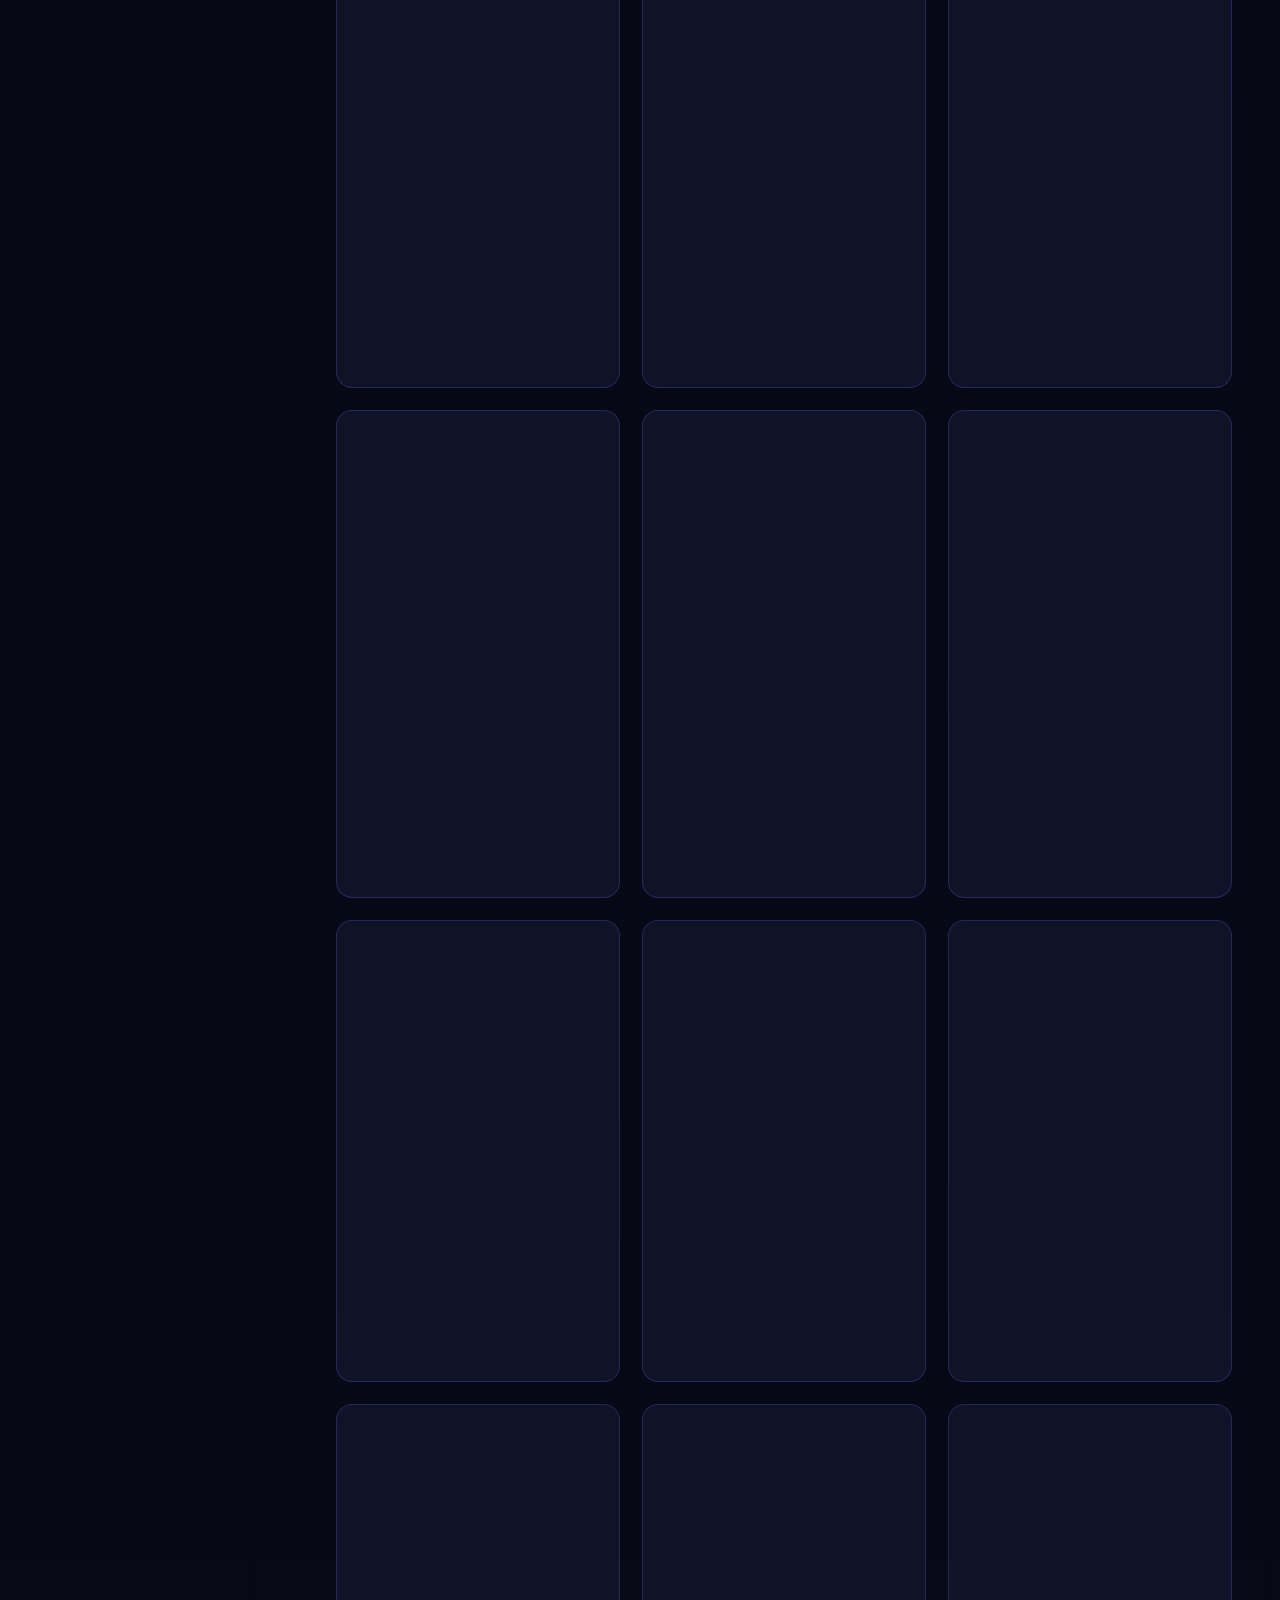
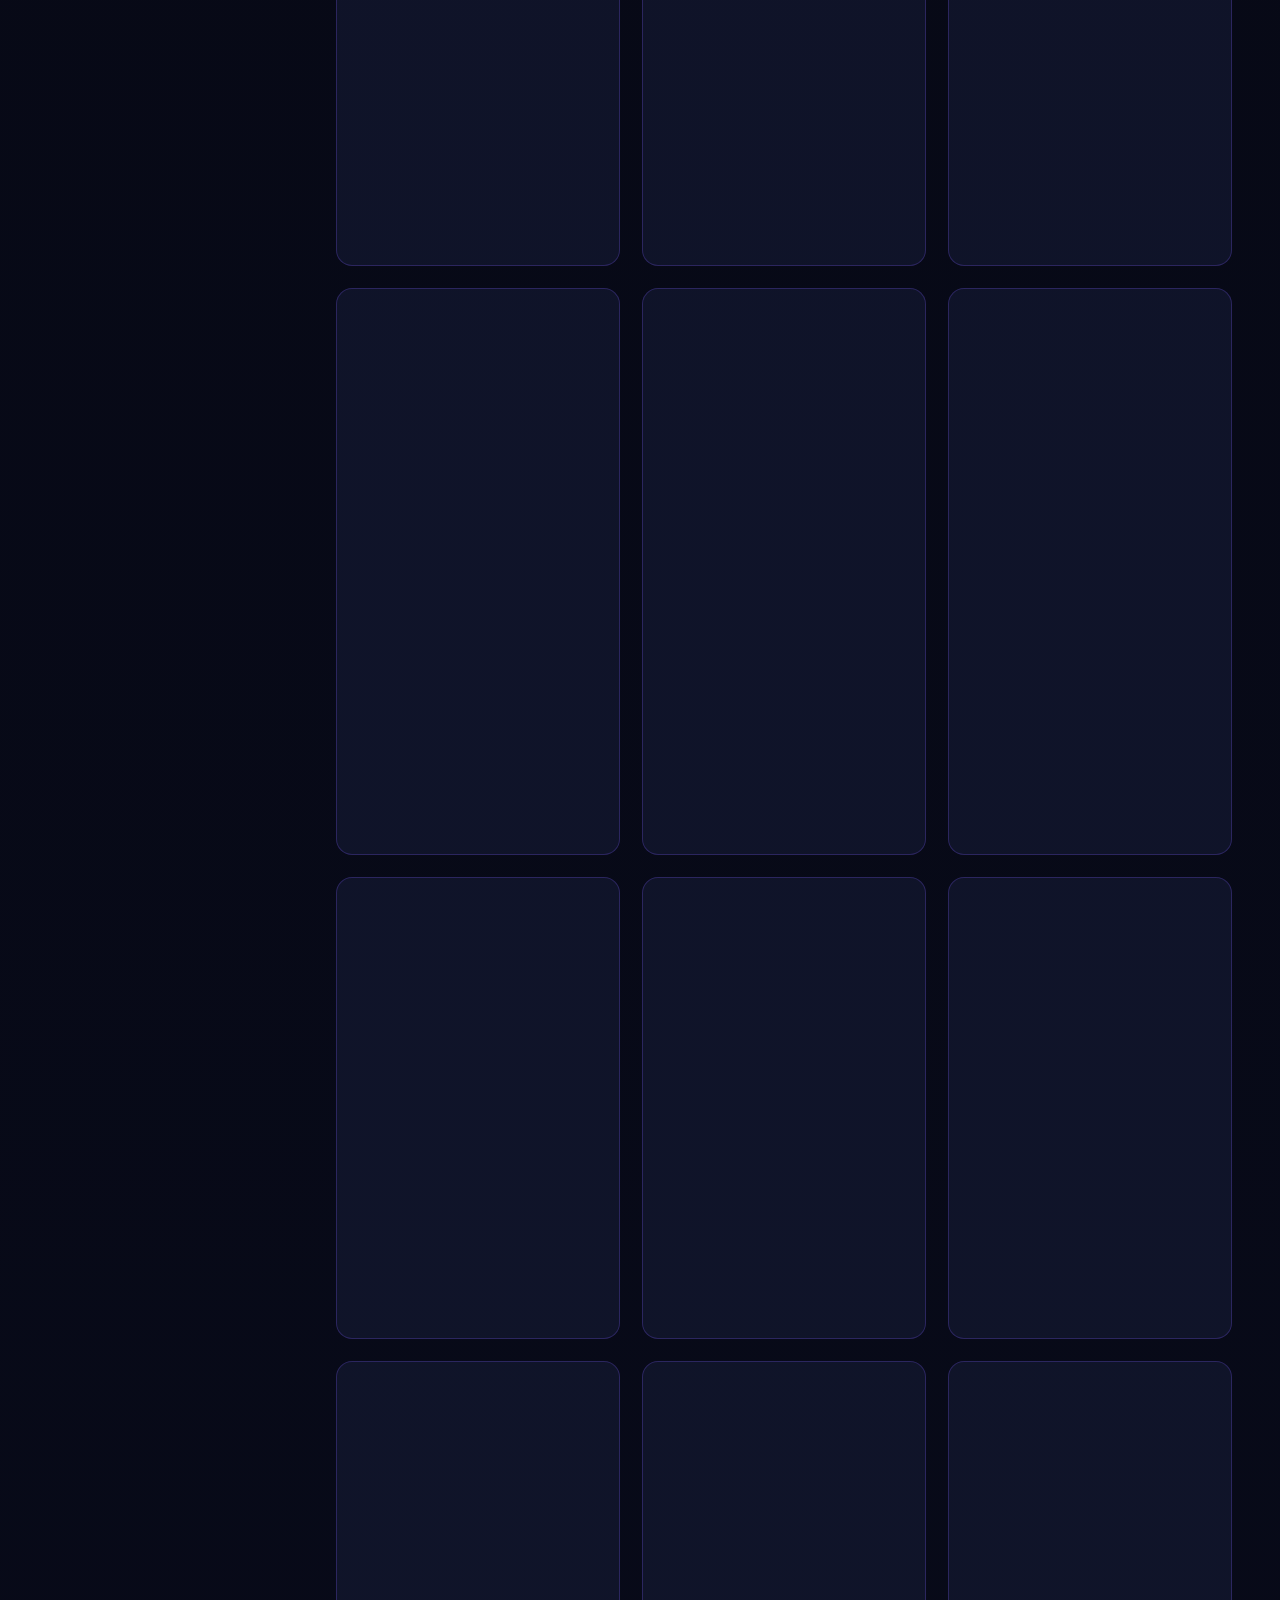
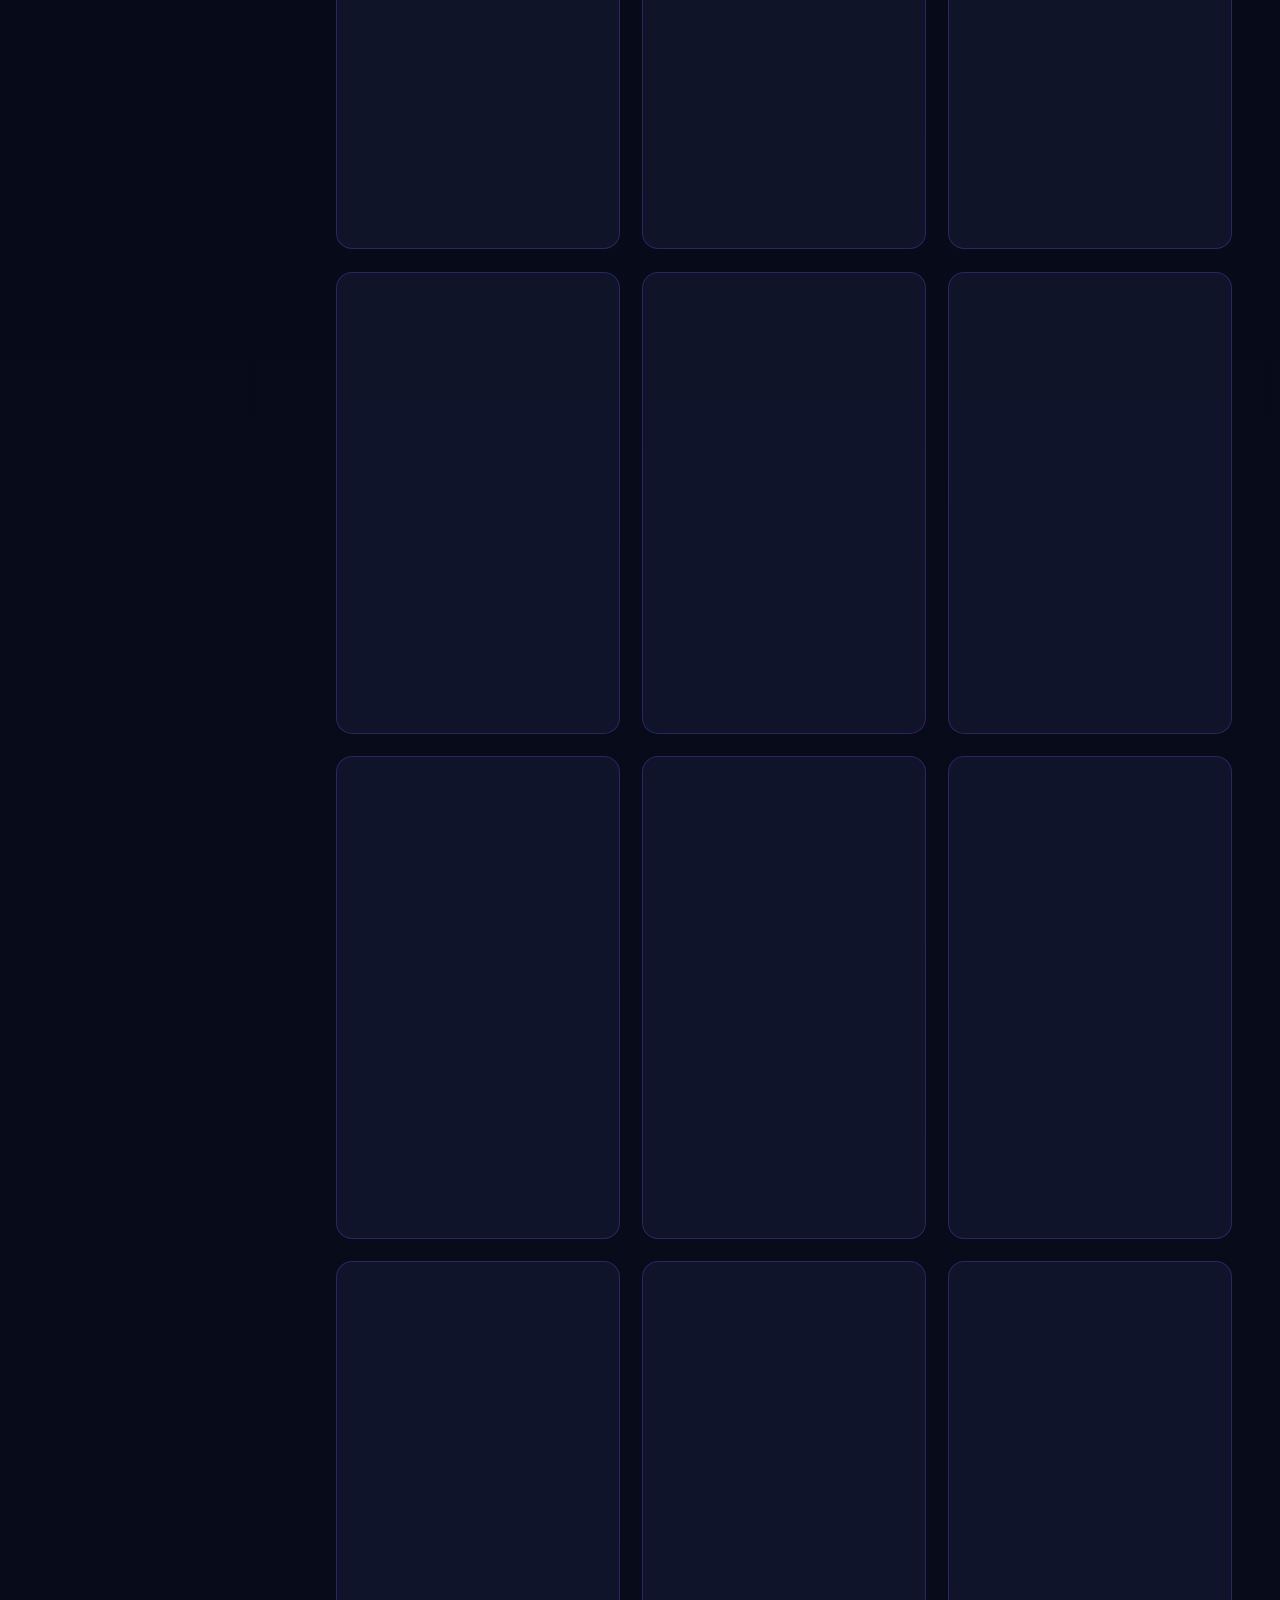
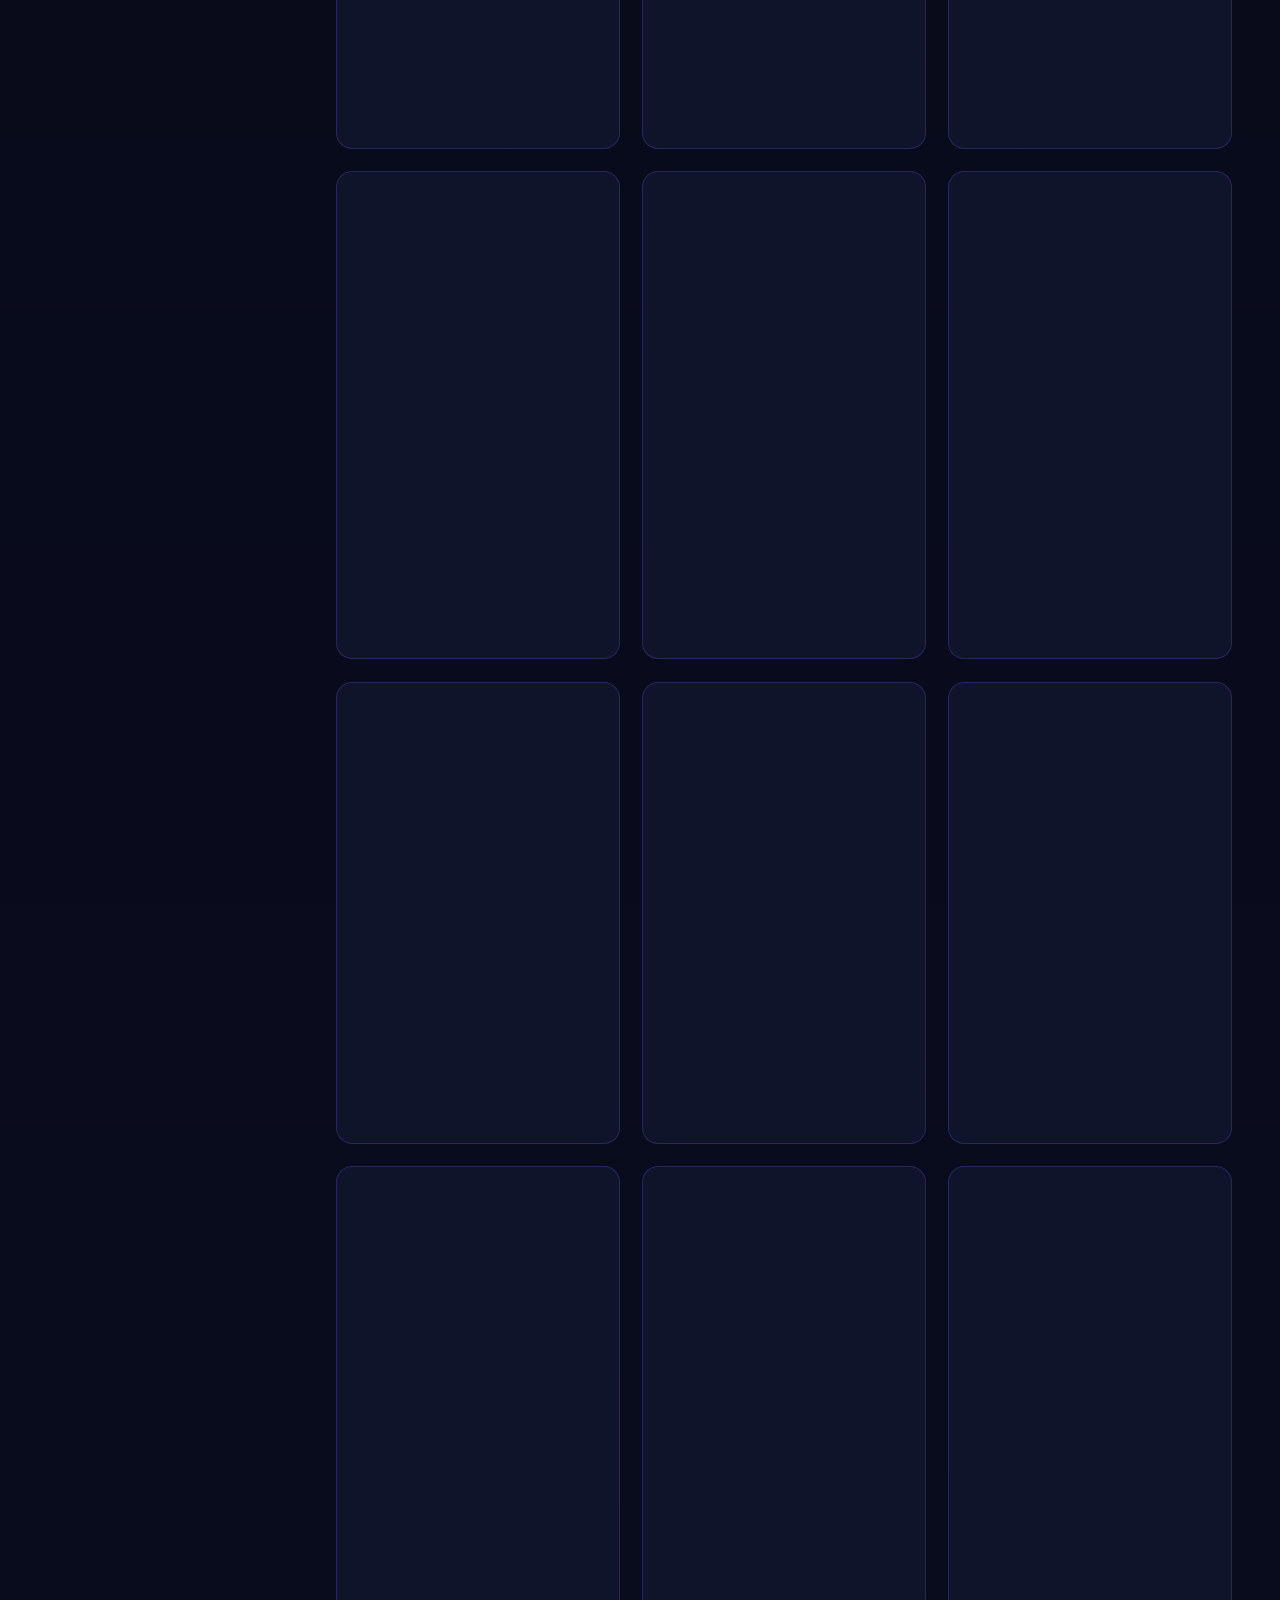
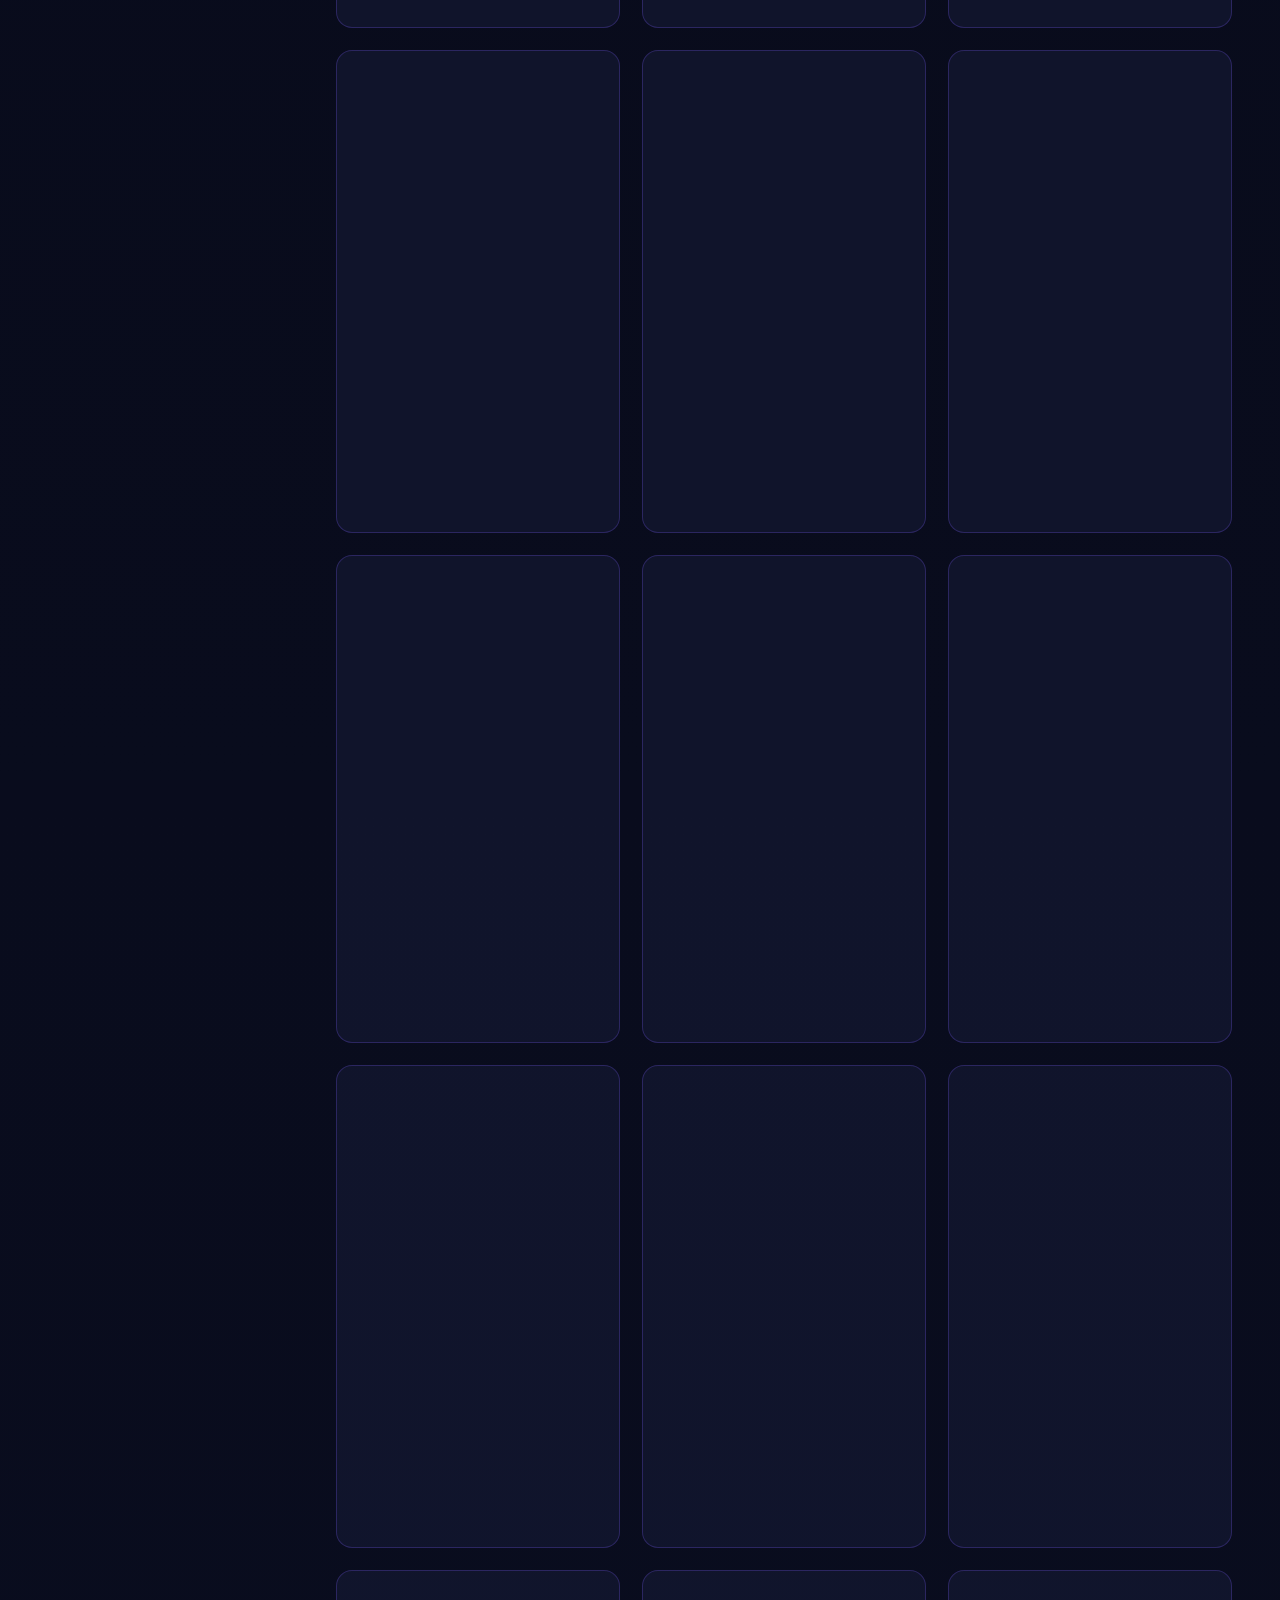
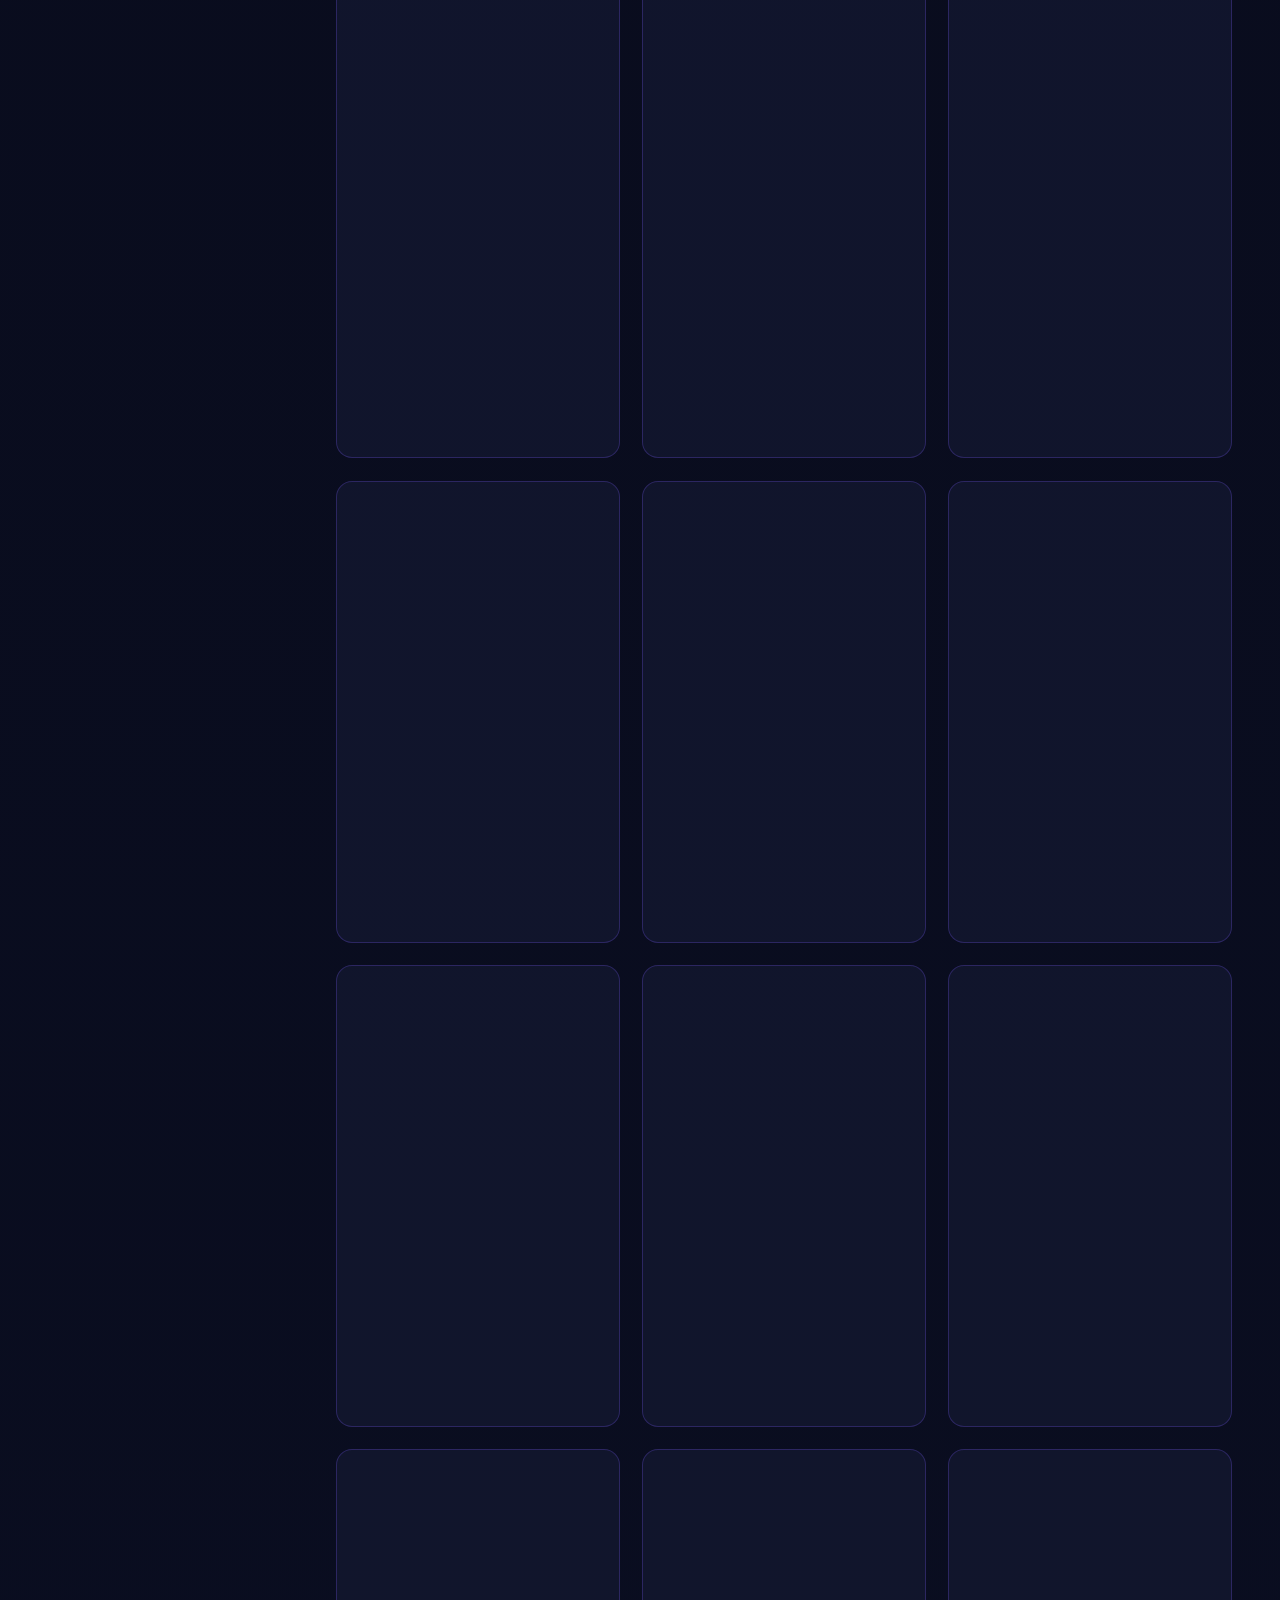
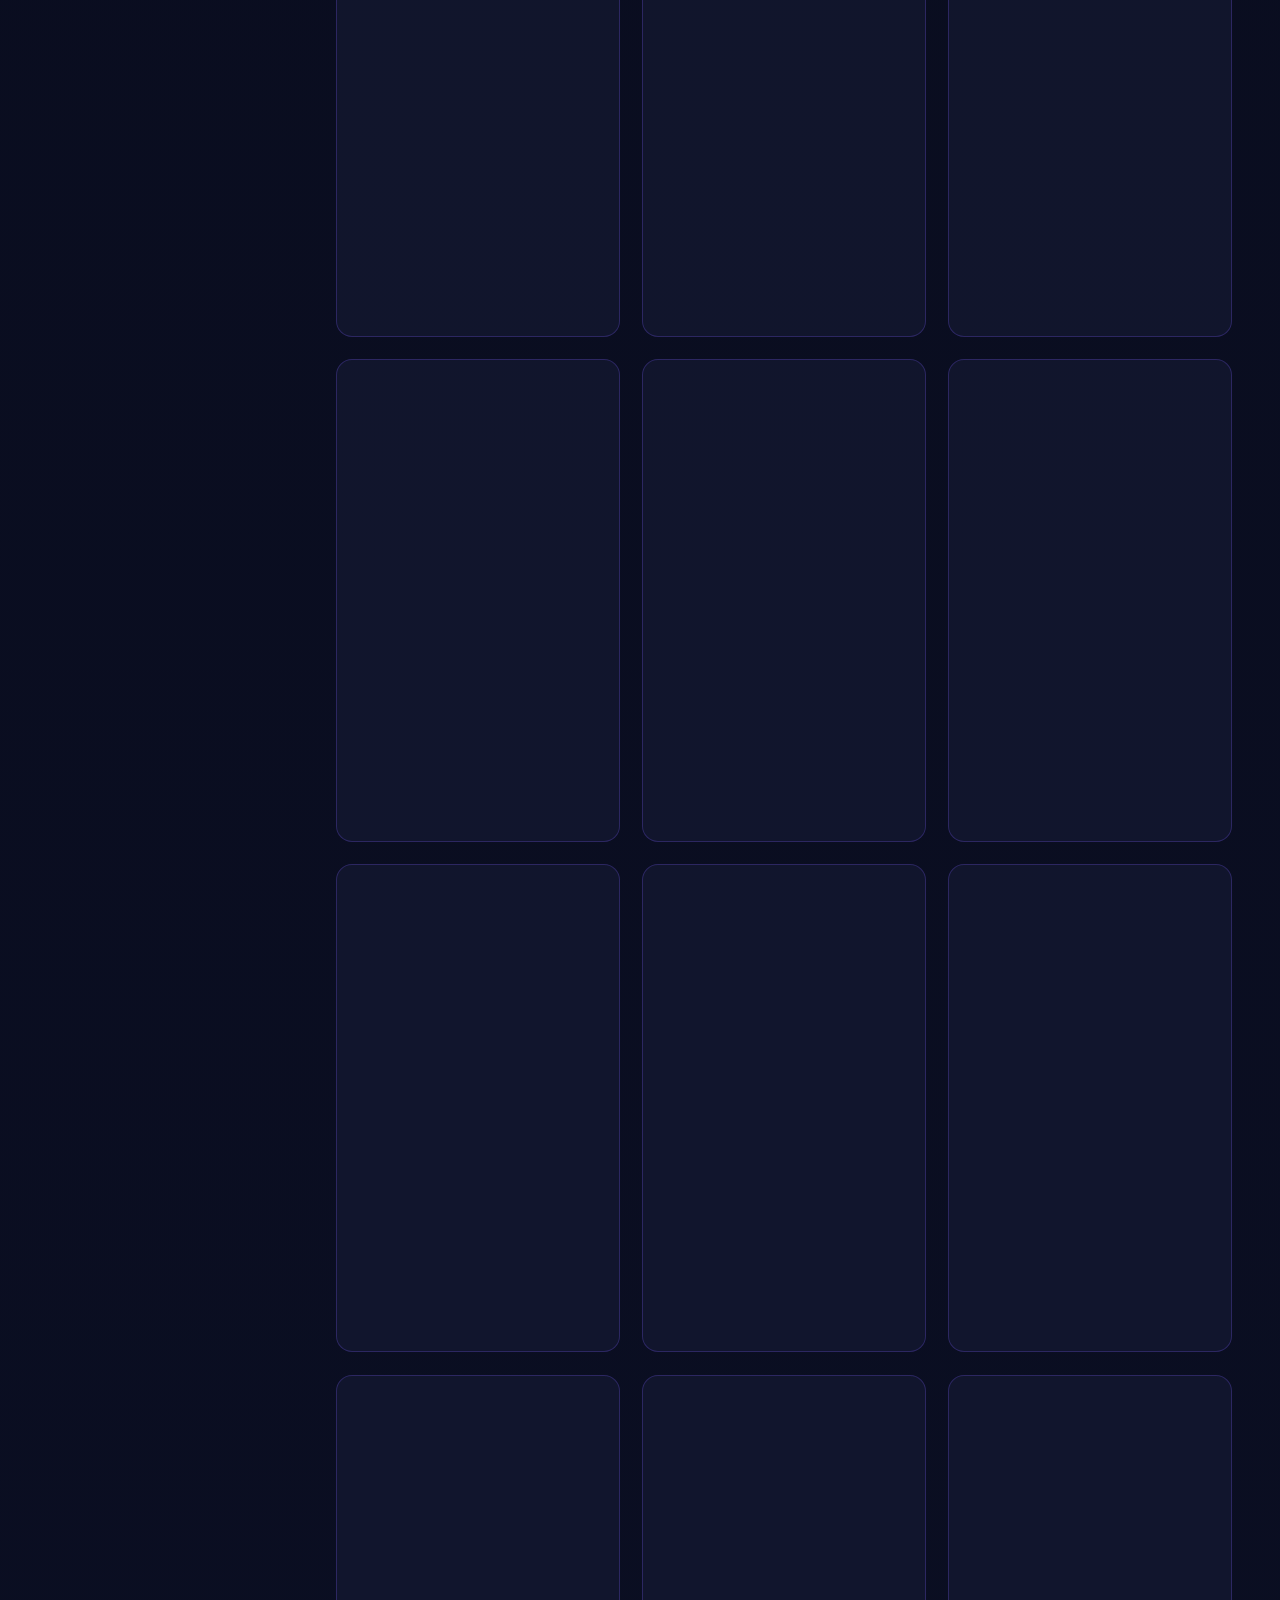
==== commit a0df179a: "games: статусы (Beyond, BOKURA, Metro, MOUSE, Portal 2) + 9 новых игр (Trine 3-6, 1666: Amsterdam, K" ====
--- a/index.html
+++ b/index.html
@@ -383,13 +383,13 @@
       {title:"Little Misfortune",genre:"Приключения",year:2019,status:"planned",tags:[],cover:"covers_webp/Little_Misfortune.webp",coverFallback:"covers/Little_Misfortune.png"},
       {title:"Bendy and the Ink Factory",genre:"Экшены",year:2026,status:"planned",tags:[],cover:"covers_webp/Bendy_and_the_Ink_Factory.webp",coverFallback:"covers/Bendy_and_the_Ink_Factory.png"},
       {title:"Cult of the Lamb",genre:"Экшены",year:2022,status:"planned",tags:[],cover:"covers_webp/Cult_of_the_Lamb.webp",coverFallback:"covers/Cult_of_the_Lamb.png"},
-      {title:"Portal 2",genre:"Головоломки",year:2011,status:"planned",tags:["coop"],cover:"covers_webp/Portal_2.webp",coverFallback:"covers/Portal_2.png"},
+      {title:"Portal 2",genre:"Головоломки",year:2011,status:"done",tags:["coop"],cover:"covers_webp/Portal_2.webp",coverFallback:"covers/Portal_2.png"},
       {title:"Split Fiction",genre:"Приключения",year:2025,status:"planned",tags:["coop"],cover:"covers_webp/Split_Fiction.webp",coverFallback:"covers/Split_Fiction.png"},
       {title:"Little Nightmares II",genre:"Приключения",year:2021,status:"planned",tags:[],cover:"covers_webp/Little_Nightmares_II.webp",coverFallback:"covers/Little_Nightmares_II.png"},
       {title:"Stardew Valley",genre:"Симуляторы",year:2016,status:"planned",tags:["coop"],cover:"covers_webp/Stardew_Valley.webp",coverFallback:"covers/Stardew_Valley.png"},
       {title:"The Last of Us Part I",genre:"Экшены",year:2022,status:"planned",tags:[],cover:"covers_webp/The_Last_of_Us_Part_I.webp",coverFallback:"covers/The_Last_of_Us_Part_I.png"},
       {title:"Outlast",genre:"Приключения",year:2013,status:"planned",tags:[],cover:"covers_webp/Outlast.webp",coverFallback:"covers/Outlast.png"},
-      {title:"Metro: Last Light Redux",genre:"Экшены",year:2019,status:"playing",tags:[],cover:"covers_webp/Metro_Last_Light_Redux.webp",coverFallback:"covers/Metro_Last_Light_Redux.png"},
+      {title:"Metro: Last Light Redux",genre:"Экшены",year:2019,status:"done",tags:[],cover:"covers_webp/Metro_Last_Light_Redux.webp",coverFallback:"covers/Metro_Last_Light_Redux.png"},
       {title:"Stray",genre:"Приключения",year:2022,status:"playing",tags:[],cover:"covers_webp/Stray.webp",coverFallback:"covers/Stray.png"},
       {title:"Moomintroll: Winter's Warmth",genre:"Приключения",year:2024,status:"done",tags:[],cover:"covers_webp/Moomintroll_Winters_Warmth.webp",coverFallback:"covers/Moomintroll_Winters_Warmth.png"},
       {title:"Little Nightmares",genre:"Приключения",year:2017,status:"done",tags:[],cover:"covers_webp/Little_Nightmares.webp",coverFallback:"covers/Little_Nightmares.png"},
@@ -419,10 +419,10 @@
       {title:"Metro 2033 Redux",genre:"Экшены",year:2014,status:"done",tags:[],cover:"covers_webp/Metro_2033_Redux.webp",coverFallback:"covers/Metro_2033_Redux.png"},
       {title:"An Eggstremely Hard Game",genre:"Казуальные",year:2026,status:"planned",tags:["coop"],cover:"covers_webp/An_Eggstremely_Hard_Game.webp"},
       {title:"Crushed In Time",genre:"Головоломки",year:2026,status:"done",tags:["coop"],cover:"covers_webp/Crushed_In_Time.webp"},
-      {title:"BOKURA: planet",genre:"Головоломки",year:2025,status:"planned",tags:["coop"],cover:"covers_webp/BOKURA_planet.webp"},
+      {title:"BOKURA: planet",genre:"Головоломки",year:2025,status:"done",tags:["coop"],cover:"covers_webp/BOKURA_planet.webp"},
       {title:"Cuphead",genre:"Экшены",year:2017,status:"planned",tags:["coop"],cover:"covers_webp/Cuphead.webp"},
       {title:"Biped 2",genre:"Головоломки",year:2025,status:"planned",tags:["coop"],cover:"covers_webp/Biped_2.webp"},
-      {title:"MOUSE: P.I. For Hire",genre:"Экшены",year:2026,status:"planned",tags:[],cover:"covers_webp/MOUSE_PI_For_Hire.webp"},
+      {title:"MOUSE: P.I. For Hire",genre:"Экшены",year:2026,status:"playing",tags:[],cover:"covers_webp/MOUSE_PI_For_Hire.webp"},
       {title:"The Stanley Parable: Ultra Deluxe",genre:"Приключения",year:2022,status:"planned",tags:[],cover:"covers_webp/The_Stanley_Parable_Ultra_Deluxe.webp"},
       {title:"Resident Evil HD Remaster",genre:"Хоррор",year:2015,status:"planned",tags:[],cover:"covers_webp/Resident_Evil_HD_Remaster.webp"},
       {title:"Resident Evil 2",genre:"Хоррор",year:2019,status:"planned",tags:[],cover:"covers_webp/Resident_Evil_2.webp"},
@@ -435,6 +435,10 @@
       {title:"The Quarry",genre:"Хоррор",year:2022,status:"done",tags:[],cover:"covers_webp/The_Quarry.webp"},
       {title:"Trine",genre:"Приключения",year:2009,status:"done",tags:["coop"],cover:"covers_webp/Trine.webp"},
       {title:"Trine 2",genre:"Приключения",year:2011,status:"done",tags:["coop"],cover:"covers_webp/Trine_2.webp"},
+      {title:"Trine 3",genre:"Приключения",year:2015,status:"planned",tags:["coop"],cover:"covers_webp/Trine_3.webp"},
+      {title:"Trine 4",genre:"Приключения",year:2019,status:"planned",tags:["coop"],cover:"covers_webp/Trine_4.webp"},
+      {title:"Trine 5",genre:"Приключения",year:2023,status:"planned",tags:["coop"],cover:"covers_webp/Trine_5.webp"},
+      {title:"Trine 6",genre:"Приключения",year:2026,status:"planned",tags:["coop"],cover:"covers_webp/Trine_6.webp"},
       {title:"BrokenLore: FOLLOW",genre:"Хоррор",year:2025,status:"planned",tags:[],cover:"covers_webp/BrokenLore_FOLLOW.webp"},
       {title:"Creepy Tale 2",genre:"Приключения",year:2021,status:"done",tags:[],cover:"covers_webp/Creepy_Tale_2.webp"},
       {title:"Creepy Tale 3: Ingrid Penance",genre:"Приключения",year:2023,status:"done",tags:[],cover:"covers_webp/Creepy_Tale_3.webp"},
@@ -449,7 +453,7 @@
       {title:"DmC: Devil May Cry",genre:"Экшены",year:2013,status:"planned",tags:[],hidden:true,cover:"covers_webp/DmC_Devil_May_Cry.webp"},
       {title:"Devil May Cry V",genre:"Экшены",year:2019,status:"playing",tags:[],cover:"covers_webp/Devil_May_Cry_V.webp"},
       {title:"Cat Quest II",genre:"Приключения",year:2019,status:"planned",tags:["coop"],cover:"covers_webp/Cat_Quest_II.webp"},
-      {title:"Beyond: Two Souls",genre:"Приключения",year:2013,status:"playing",tags:[],cover:"covers_webp/Beyond_Two_Souls.webp"},
+      {title:"Beyond: Two Souls",genre:"Приключения",year:2013,status:"done",tags:[],cover:"covers_webp/Beyond_Two_Souls.webp"},
       {title:"Brothers: A Tale of Two Sons Remake",genre:"Приключения",year:2024,status:"planned",tags:["coop"],cover:"covers_webp/Brothers_Remake.webp"},
       {title:"Quarantine Zone: The Last Check",genre:"Симуляторы",year:2026,status:"done",tags:[],cover:"covers_webp/Quarantine_Zone.webp"},
       {title:"Still Wakes the Deep",genre:"Хоррор",year:2024,status:"planned",tags:[],cover:"covers_webp/Still_Wakes_the_Deep.webp"},
@@ -464,6 +468,11 @@
       {title:"Bum Simulator",genre:"Симуляторы",year:2023,status:"planned",tags:[],cover:"covers_webp/Bum_Simulator.webp"},
       {title:"Outlast 2",genre:"Хоррор",year:2017,status:"planned",tags:[],cover:"covers_webp/Outlast_2.webp"},
       {title:"Sherlock Holmes: Crimes and Punishments",genre:"Приключения",year:2014,status:"planned",tags:[],cover:"covers_webp/Sherlock_Holmes_Crimes_and_Punishments.webp"},
+      {title:"1666: Amsterdam",genre:"Приключения",year:2026,status:"playing",tags:[],cover:"covers_webp/1666_Amsterdam.webp"},
+      {title:"KOTAMON: My Sis Found A Super-Rare Card In Her Cereal Box, So I Became A Garbage Man To Find The Entire Collection And Earn $1,000,000",genre:"Симуляторы",year:2026,status:"done",tags:[],cover:"covers_webp/KOTAMON.webp"},
+      {title:"Slime Rancher 2",genre:"Симуляторы",year:2025,status:"playing",tags:[],cover:"covers_webp/Slime_Rancher_2.webp"},
+      {title:"Well Dweller",genre:"Приключения",year:2026,status:"playing",tags:[],cover:"covers_webp/Well_Dweller.webp"},
+      {title:"Atomic Heart",genre:"Экшены",year:2023,status:"playing",tags:[],cover:"covers_webp/Atomic_Heart.webp"},
       {title:"The Witcher 3: Wild Hunt",genre:"Ролевые",year:2015,status:"planned",tags:[],cover:"covers_webp/The_Witcher_3_Wild_Hunt.webp"}
     ];
 
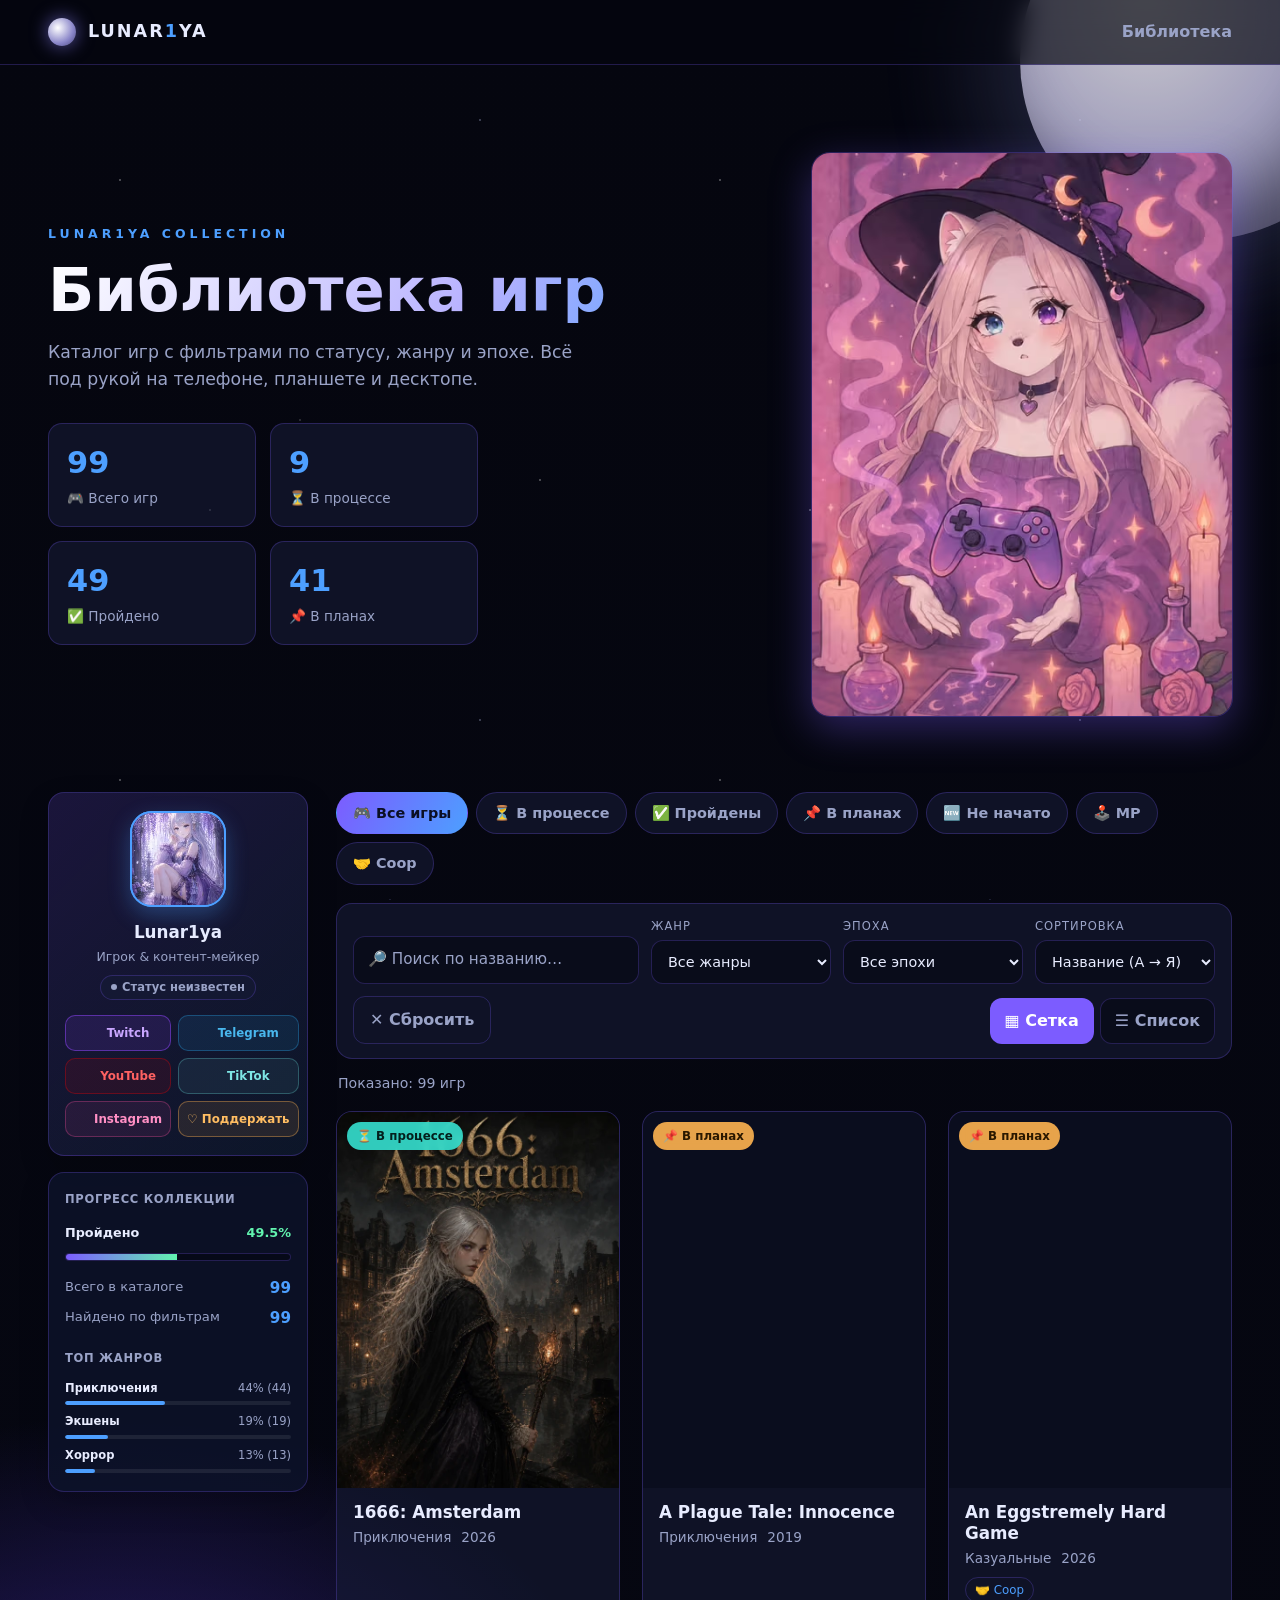
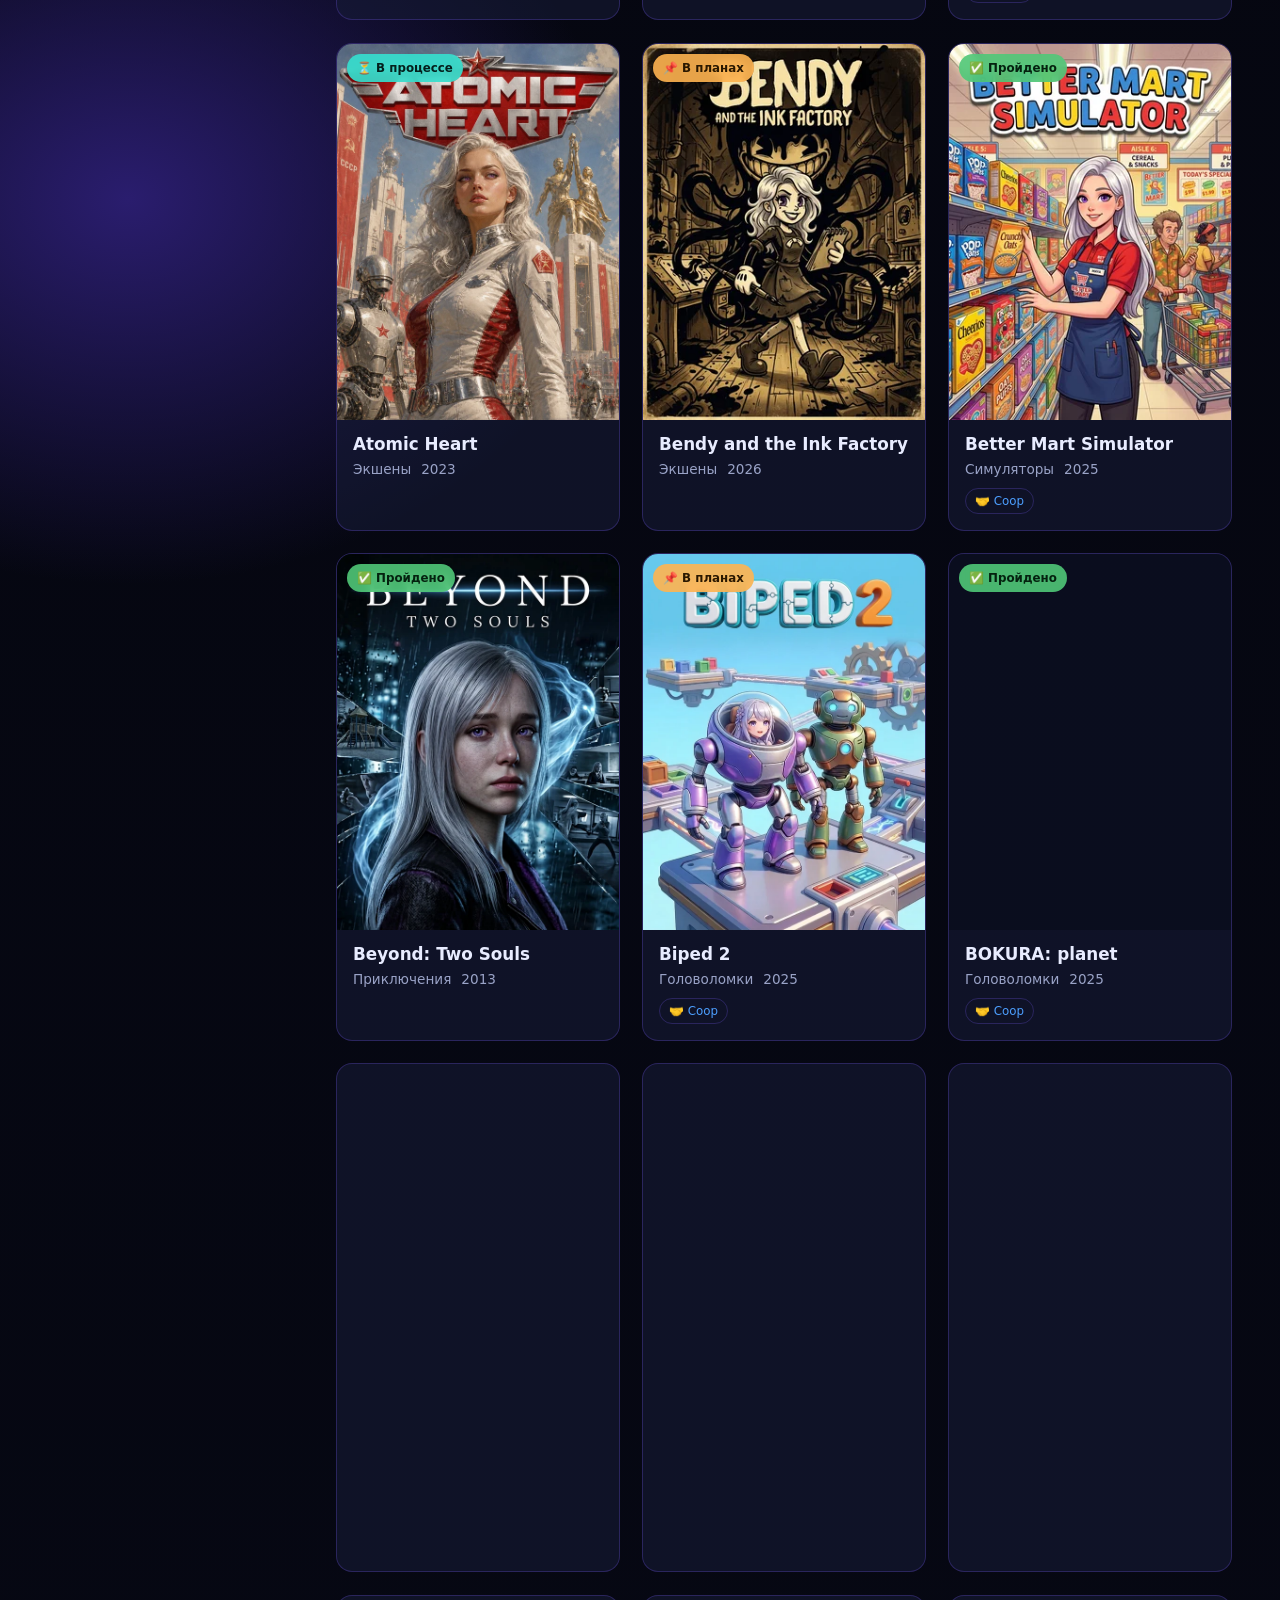
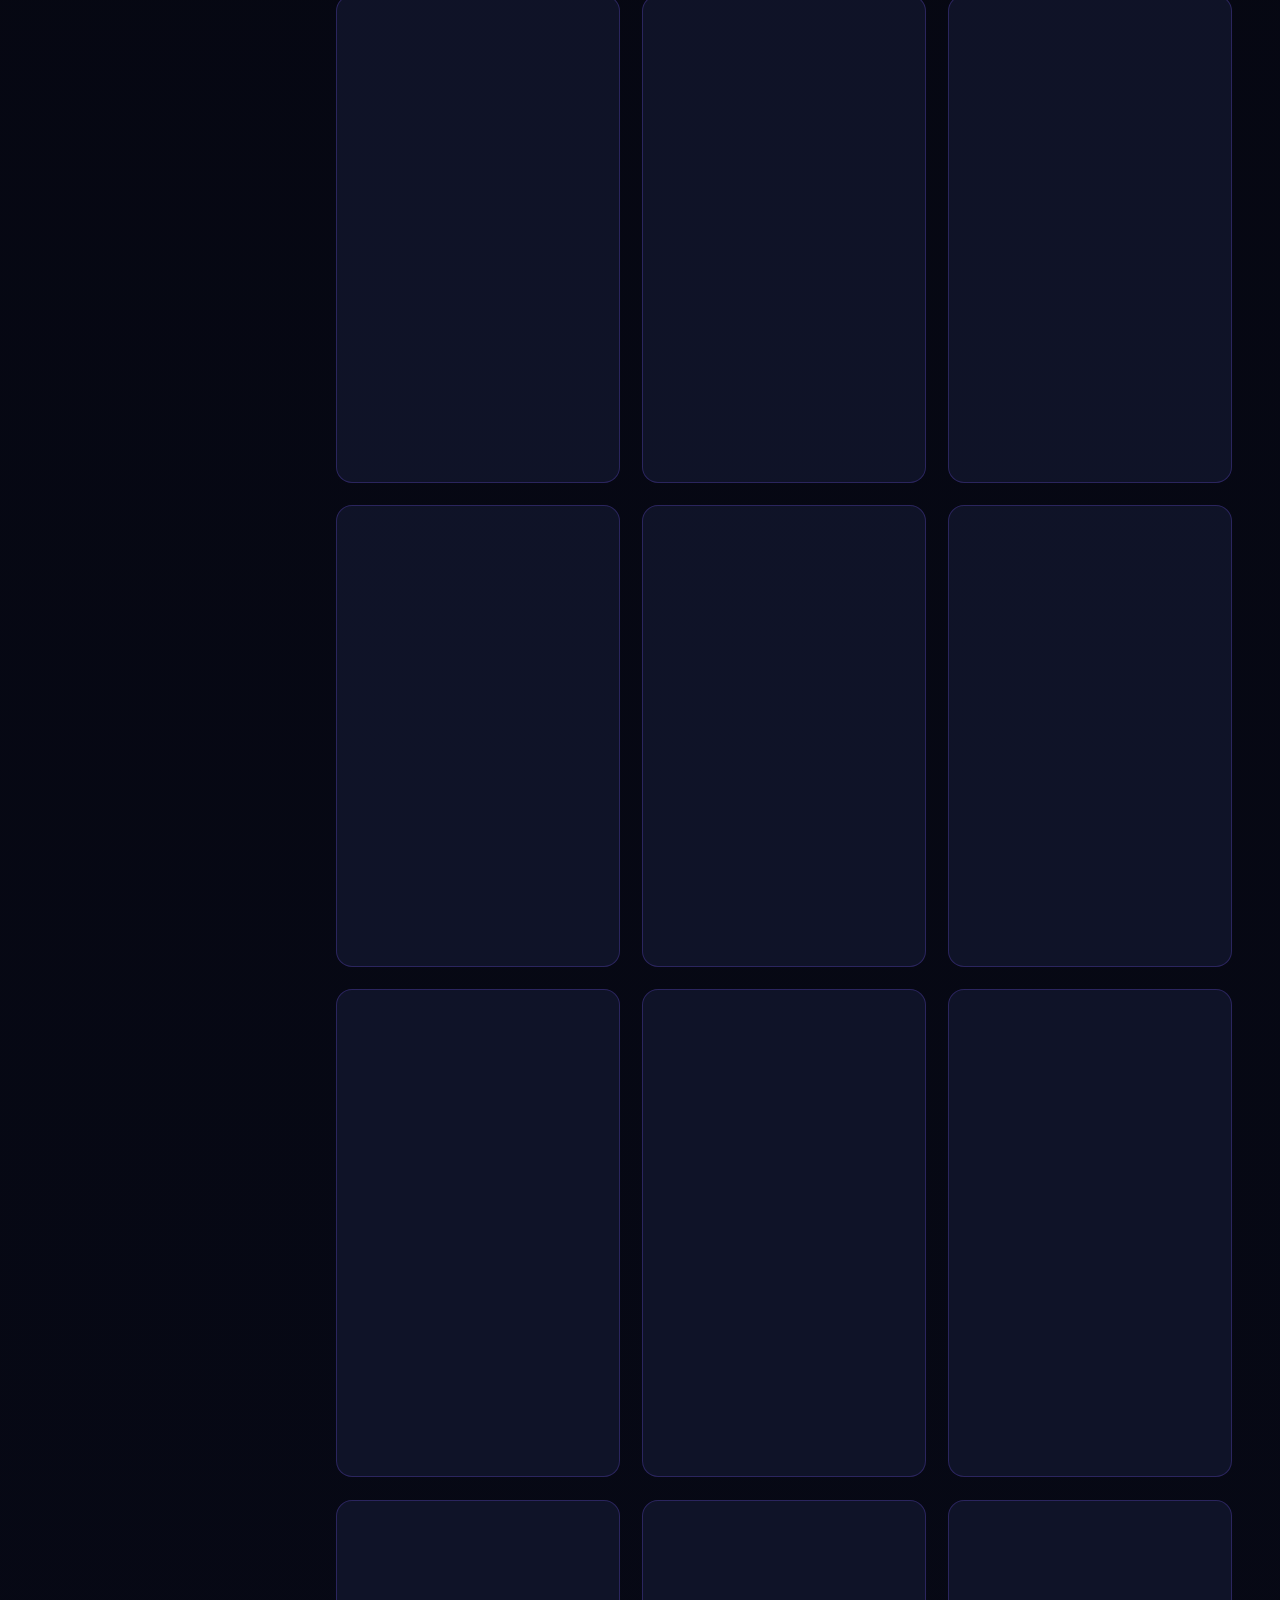
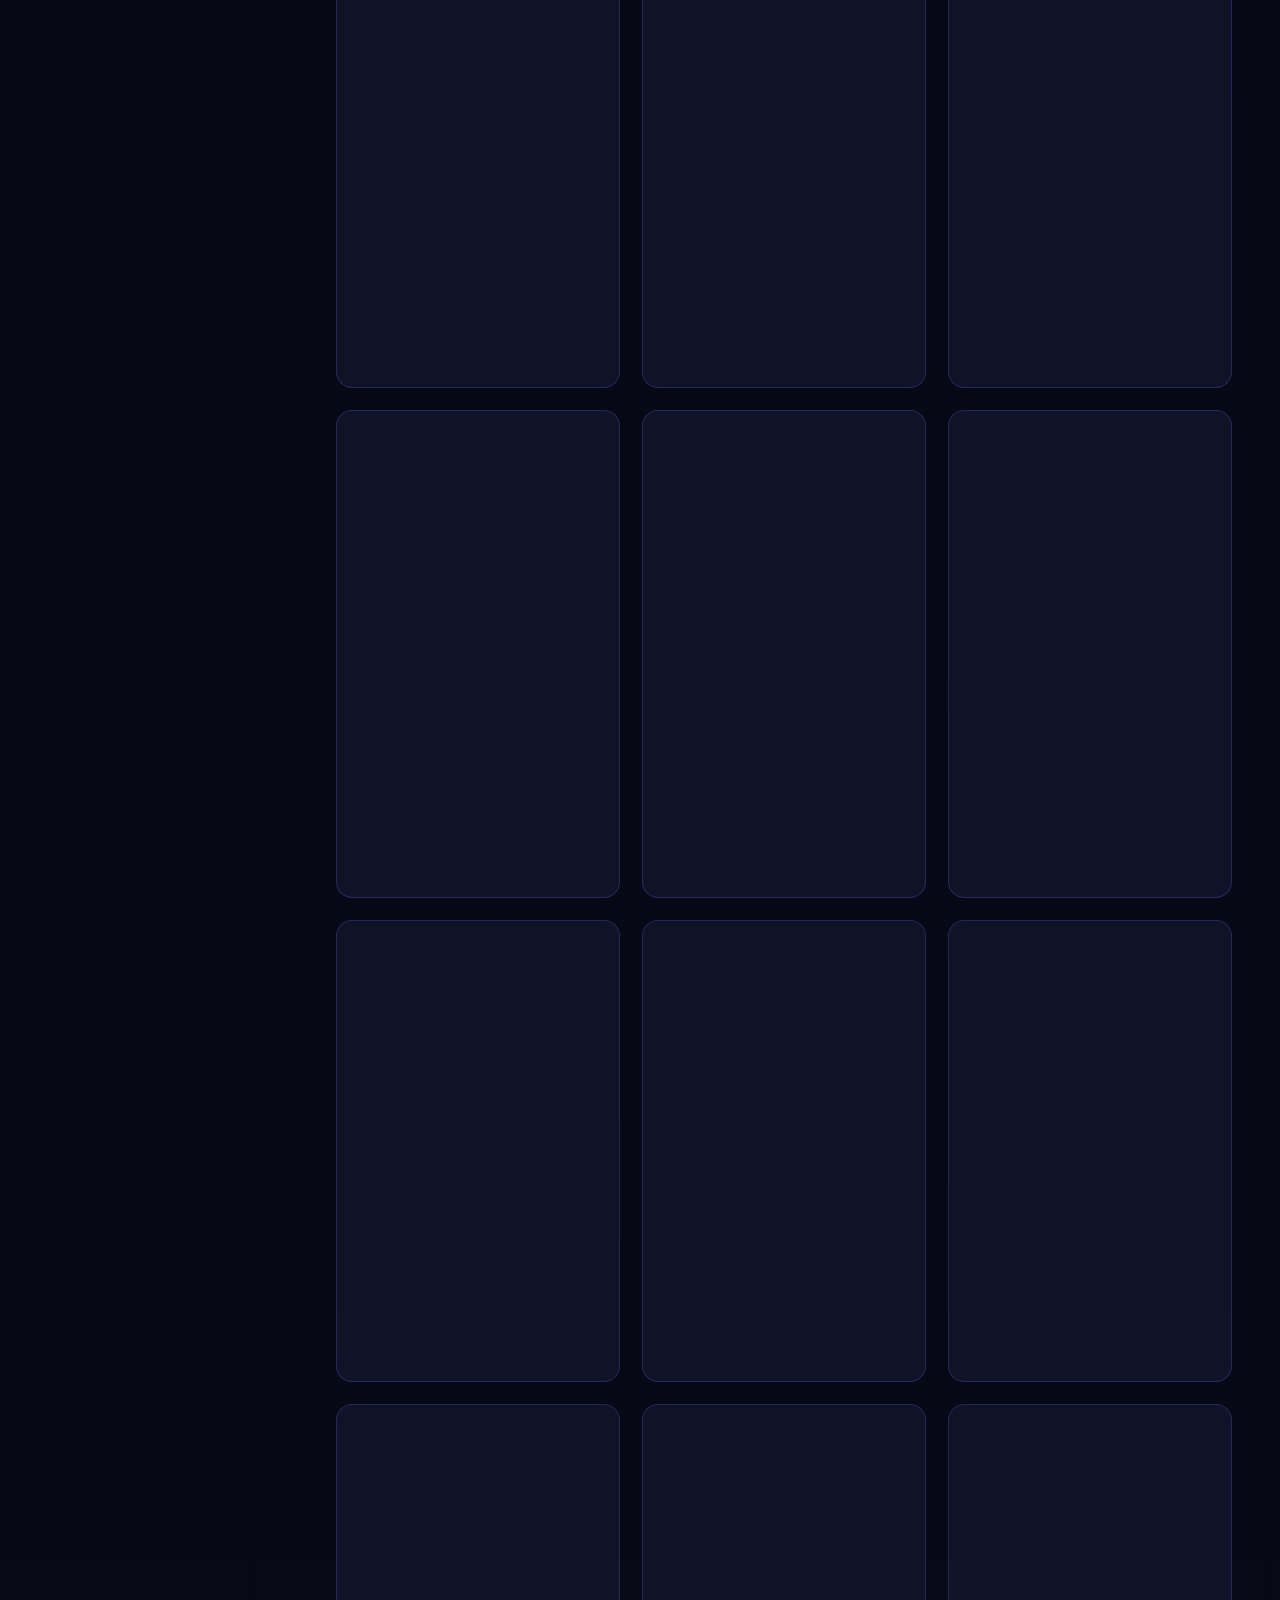
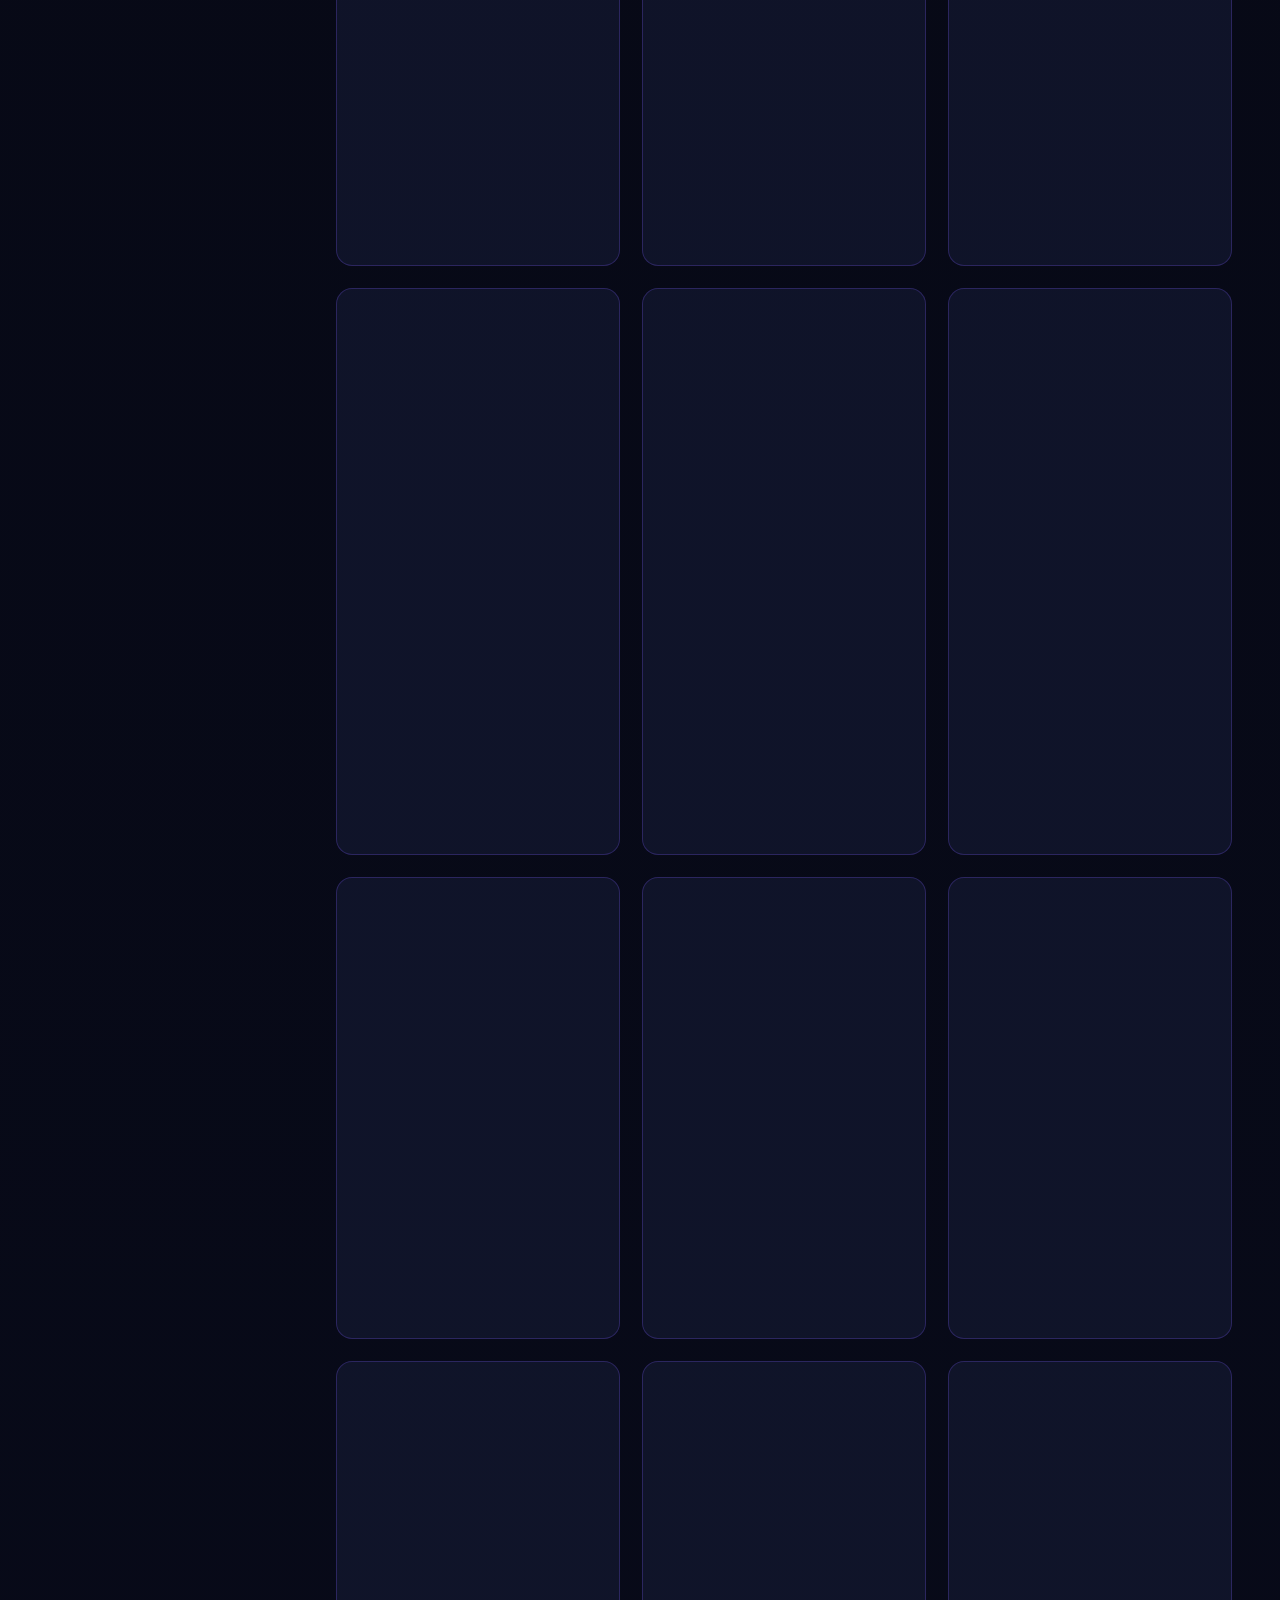
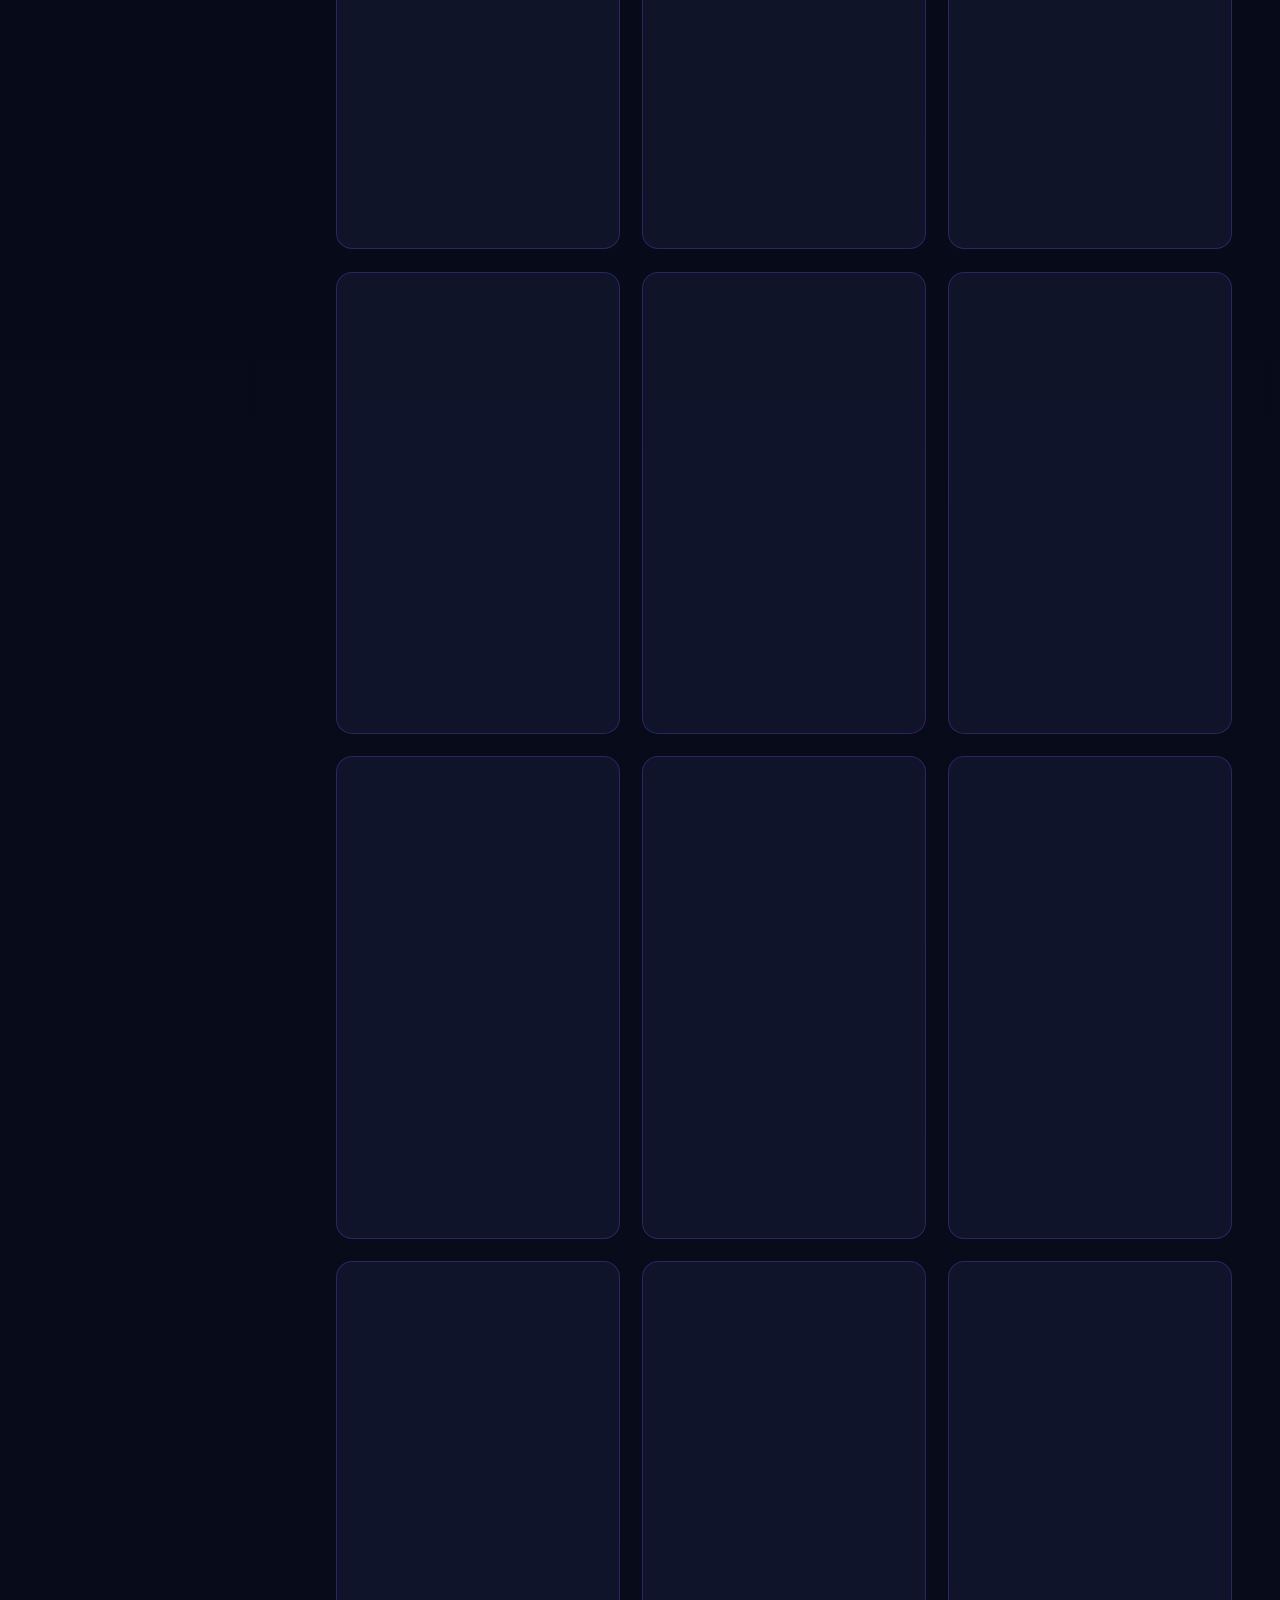
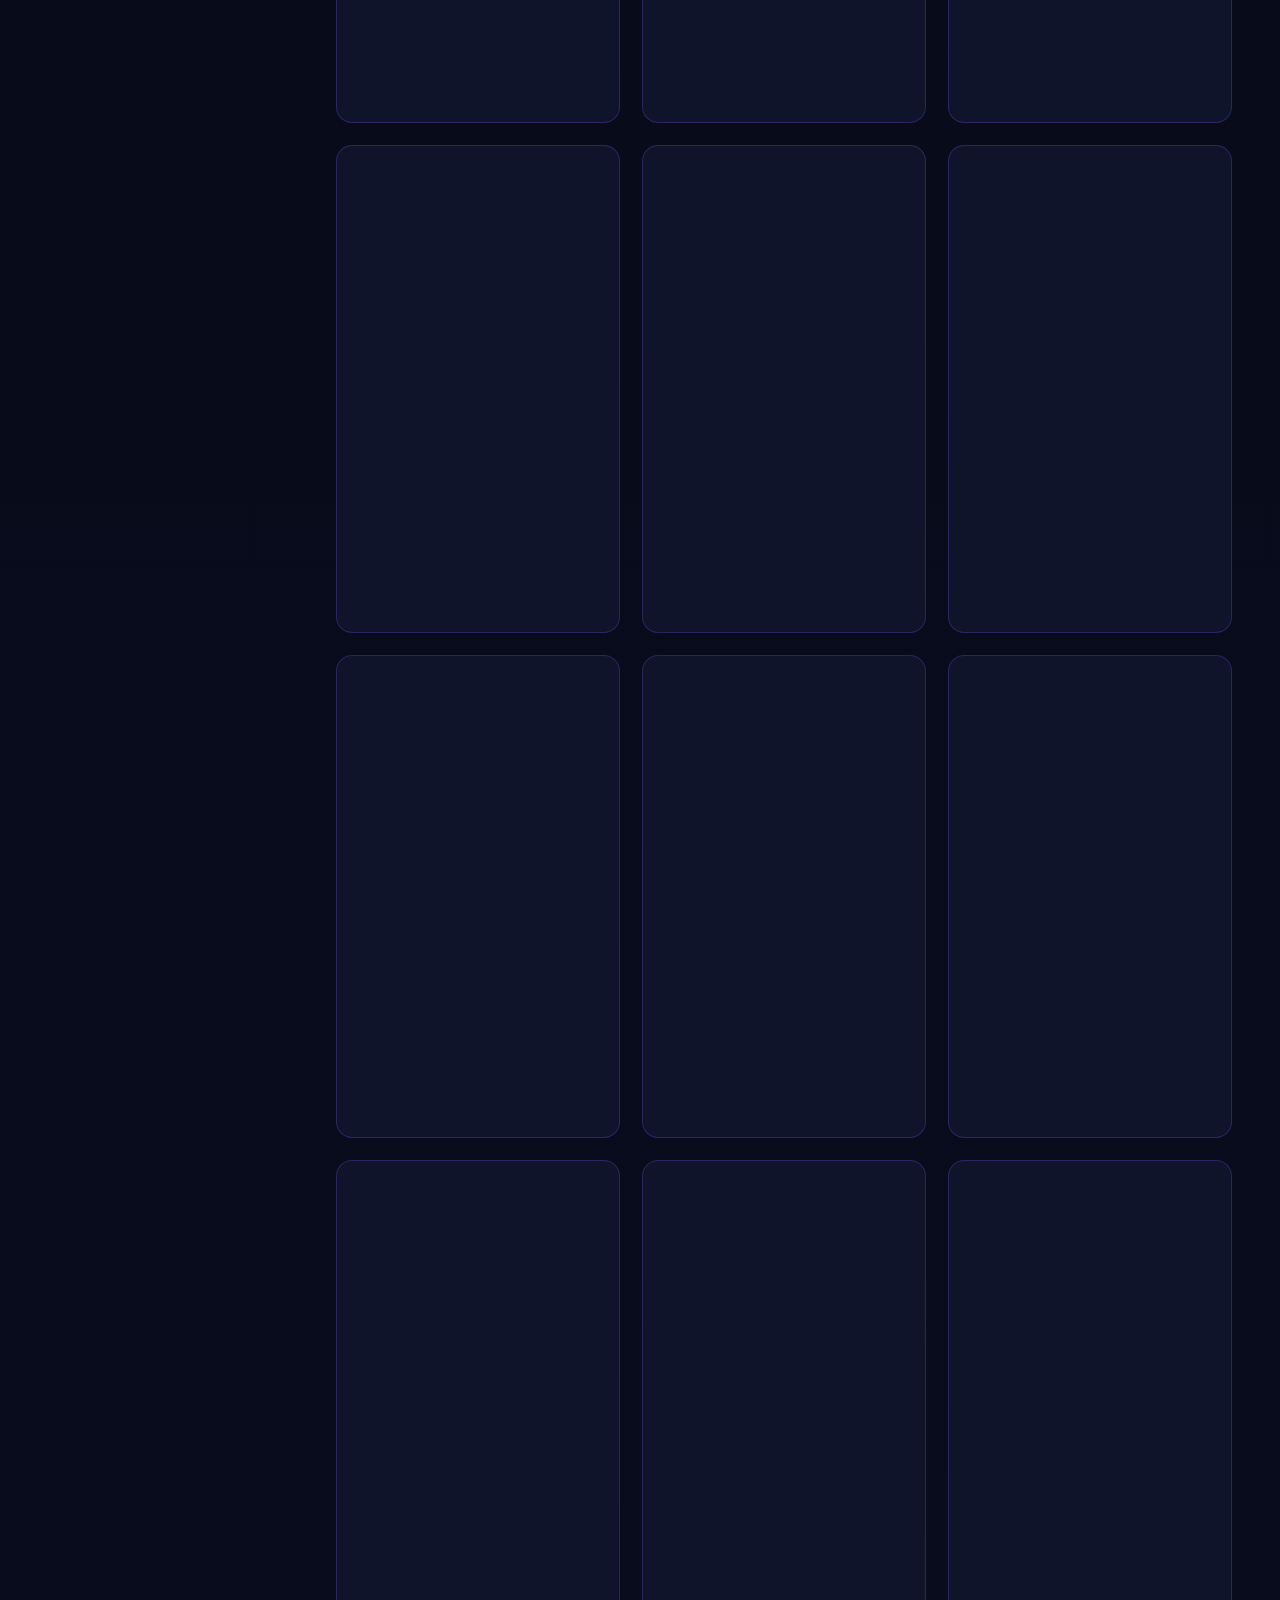
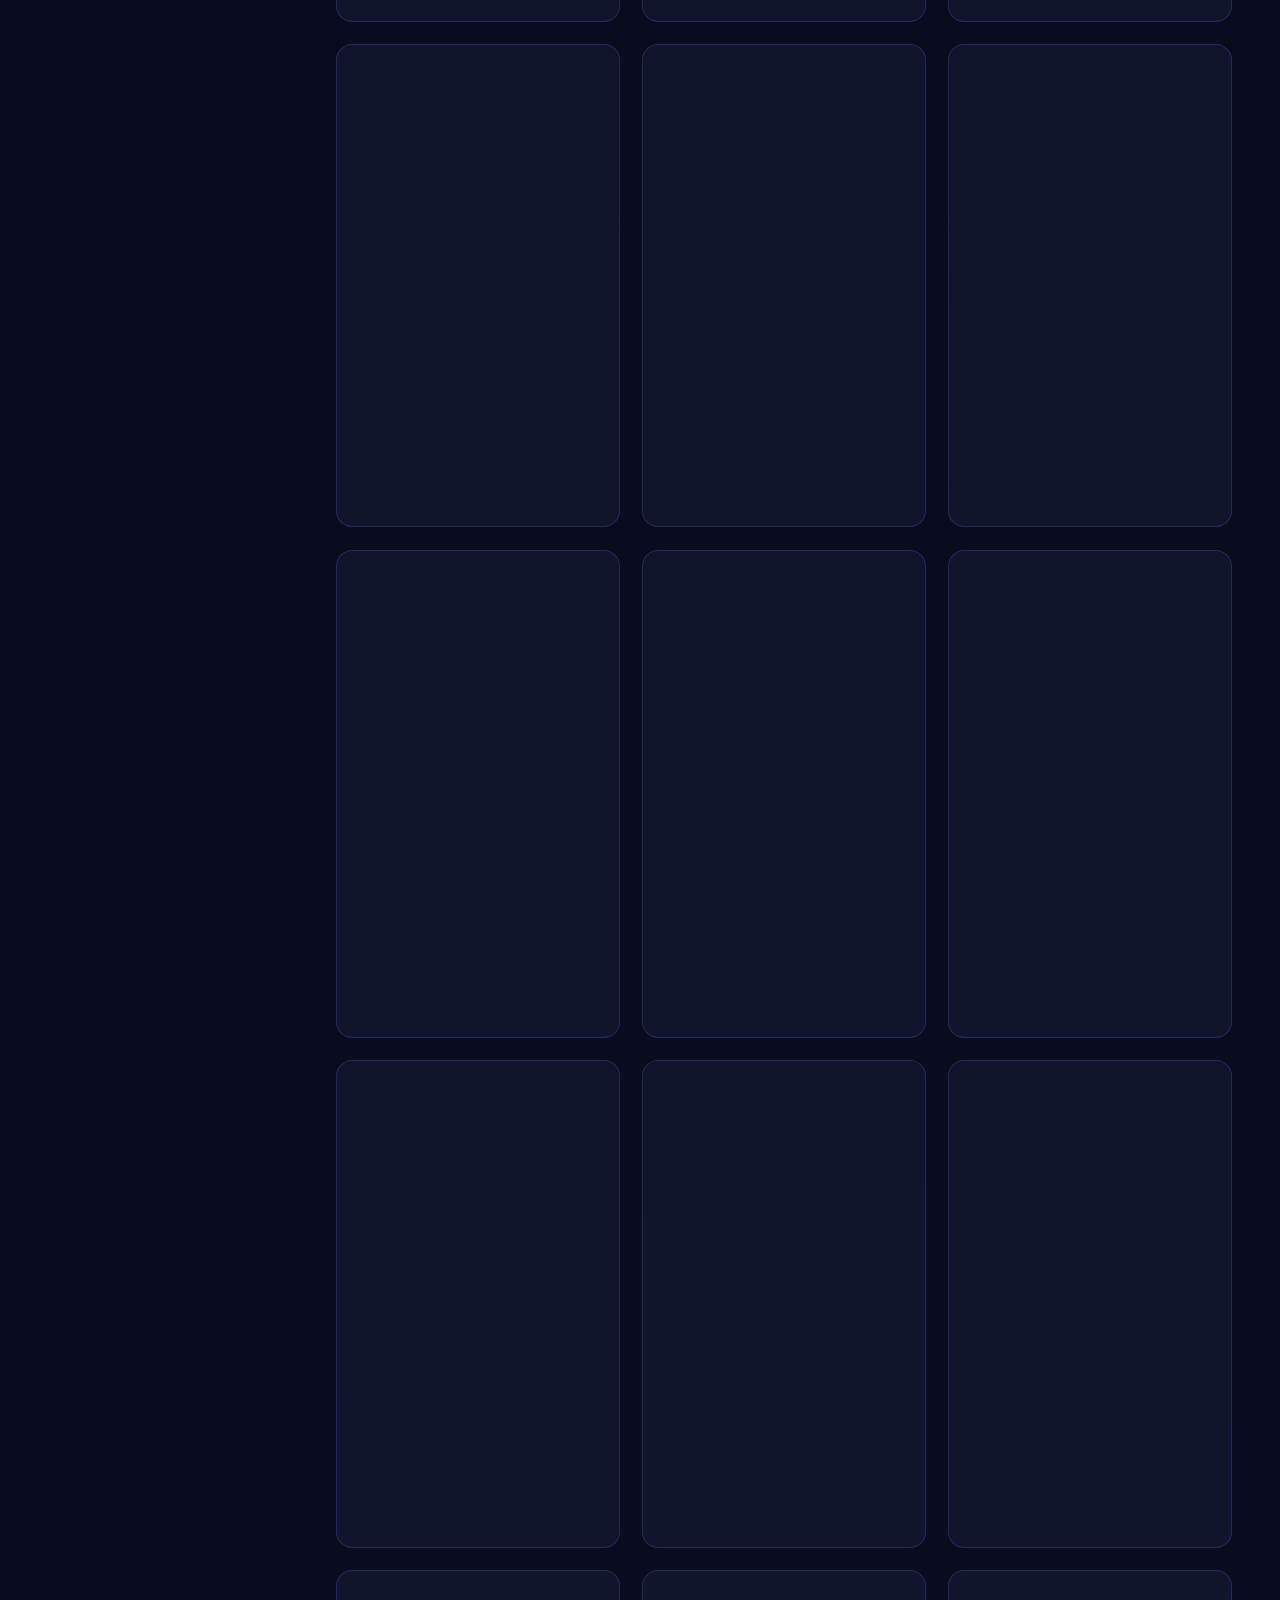
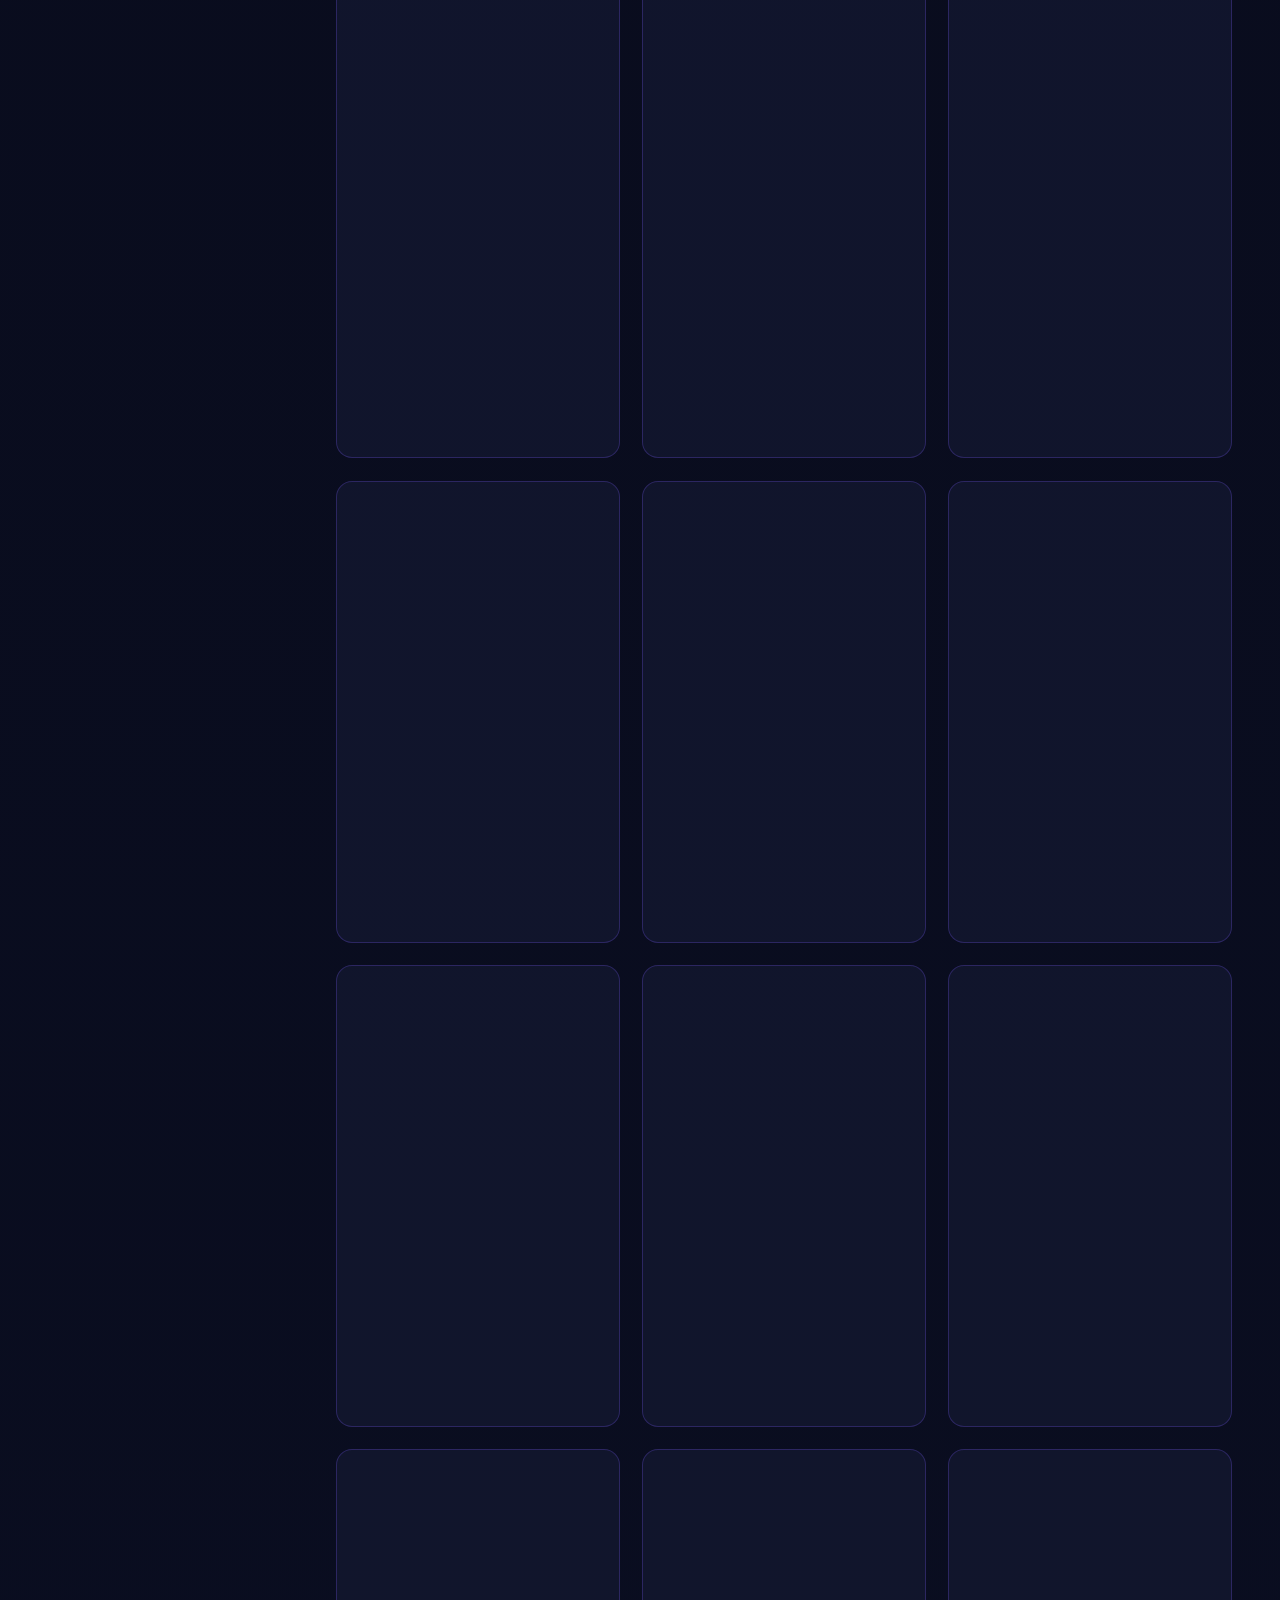
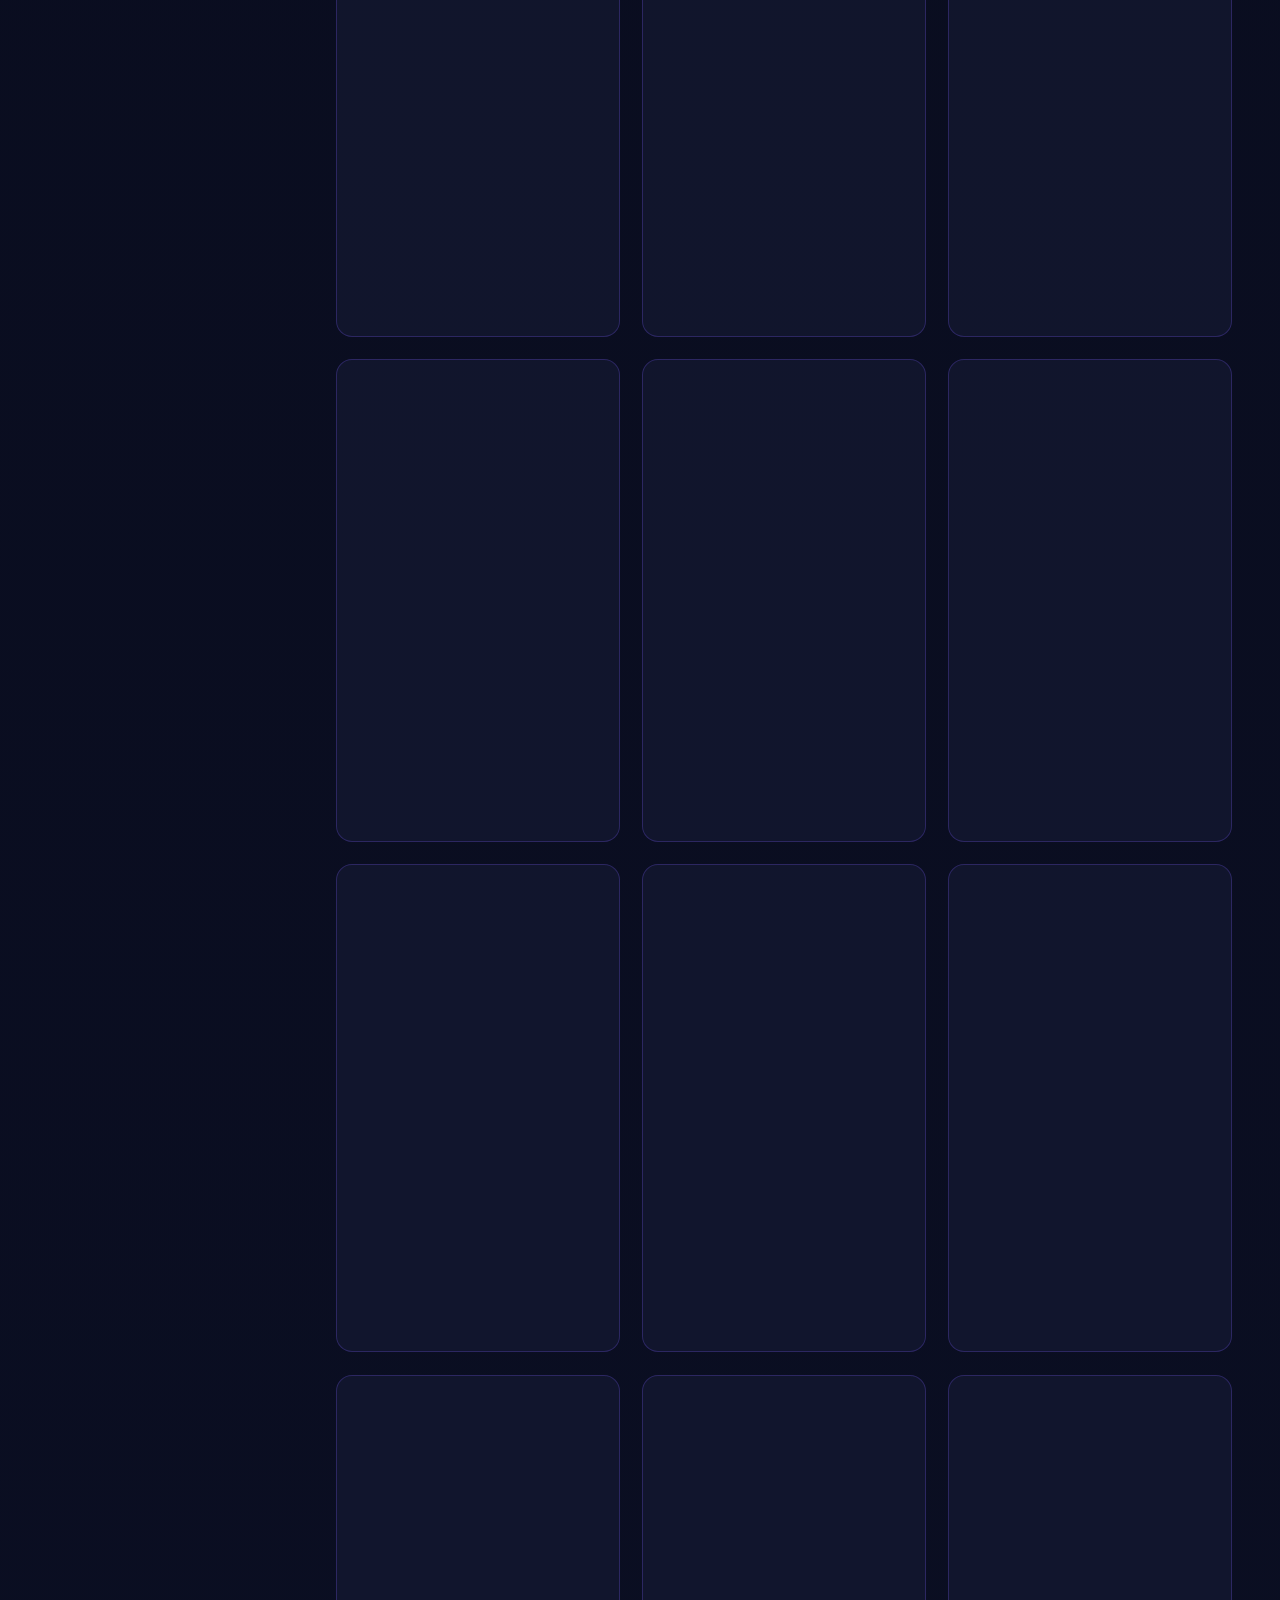
==== commit d4516331: "games: Metro Exodus — пройдено; обложка KOTAMON перегенерирована с настоящими картами игры (Merkota," ====
--- a/index.html
+++ b/index.html
@@ -390,6 +390,7 @@
       {title:"The Last of Us Part I",genre:"Экшены",year:2022,status:"planned",tags:[],cover:"covers_webp/The_Last_of_Us_Part_I.webp",coverFallback:"covers/The_Last_of_Us_Part_I.png"},
       {title:"Outlast",genre:"Приключения",year:2013,status:"planned",tags:[],cover:"covers_webp/Outlast.webp",coverFallback:"covers/Outlast.png"},
       {title:"Metro: Last Light Redux",genre:"Экшены",year:2019,status:"done",tags:[],cover:"covers_webp/Metro_Last_Light_Redux.webp",coverFallback:"covers/Metro_Last_Light_Redux.png"},
+      {title:"Metro Exodus",genre:"Экшены",year:2019,status:"done",tags:[],cover:"covers_webp/Metro_Exodus.webp"},
       {title:"Stray",genre:"Приключения",year:2022,status:"playing",tags:[],cover:"covers_webp/Stray.webp",coverFallback:"covers/Stray.png"},
       {title:"Moomintroll: Winter's Warmth",genre:"Приключения",year:2024,status:"done",tags:[],cover:"covers_webp/Moomintroll_Winters_Warmth.webp",coverFallback:"covers/Moomintroll_Winters_Warmth.png"},
       {title:"Little Nightmares",genre:"Приключения",year:2017,status:"done",tags:[],cover:"covers_webp/Little_Nightmares.webp",coverFallback:"covers/Little_Nightmares.png"},
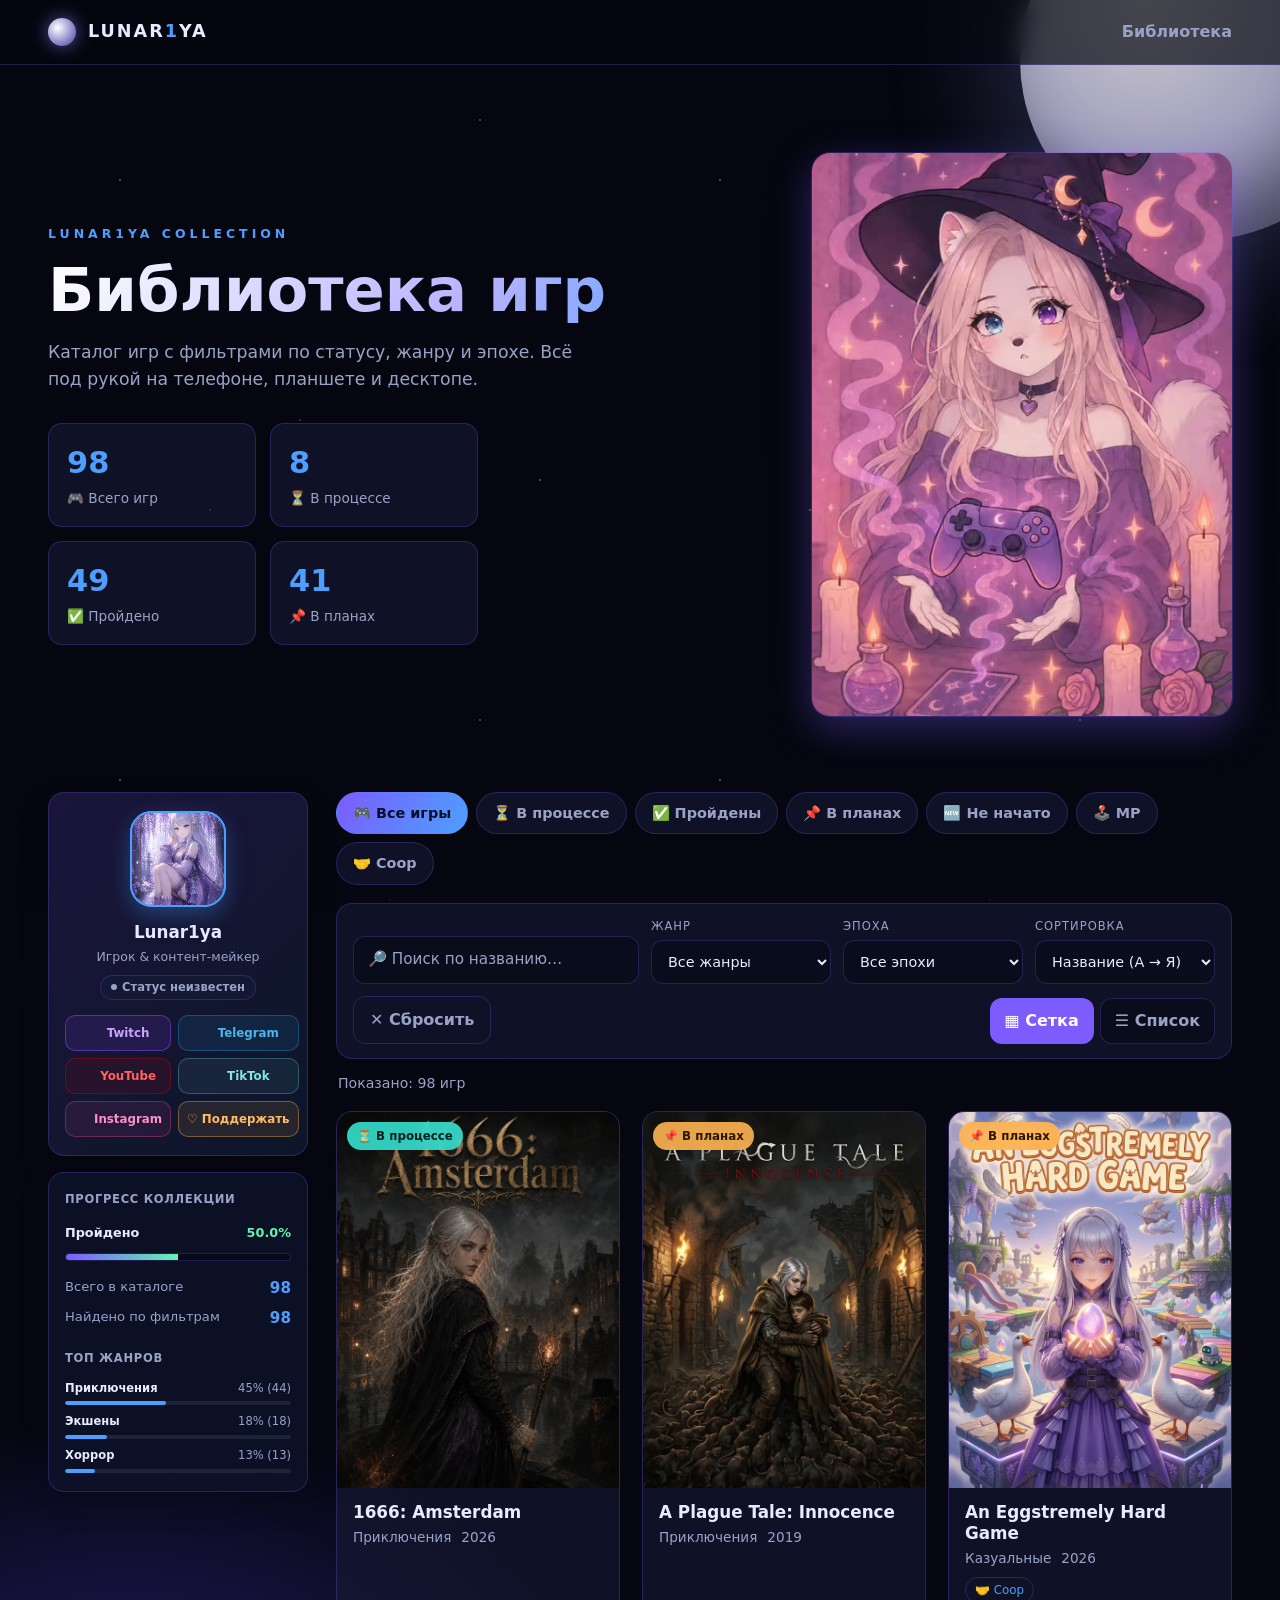
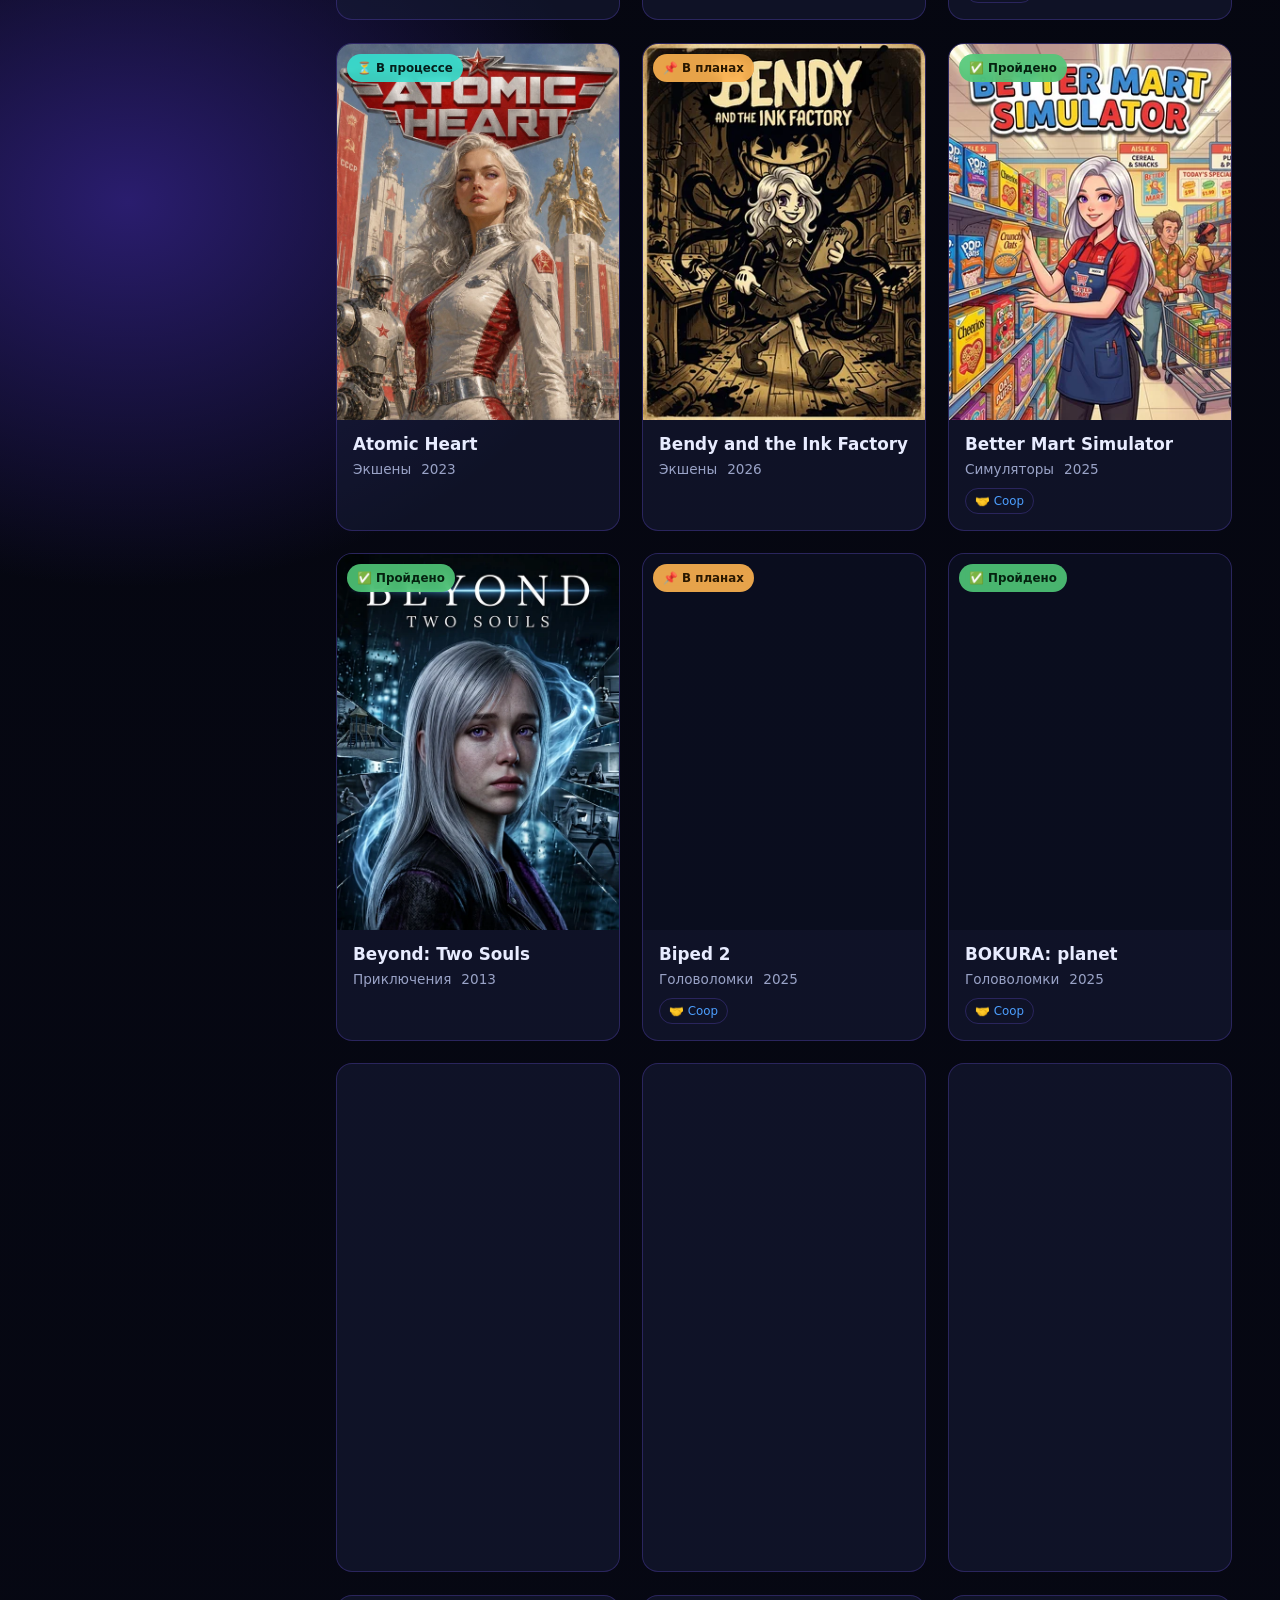
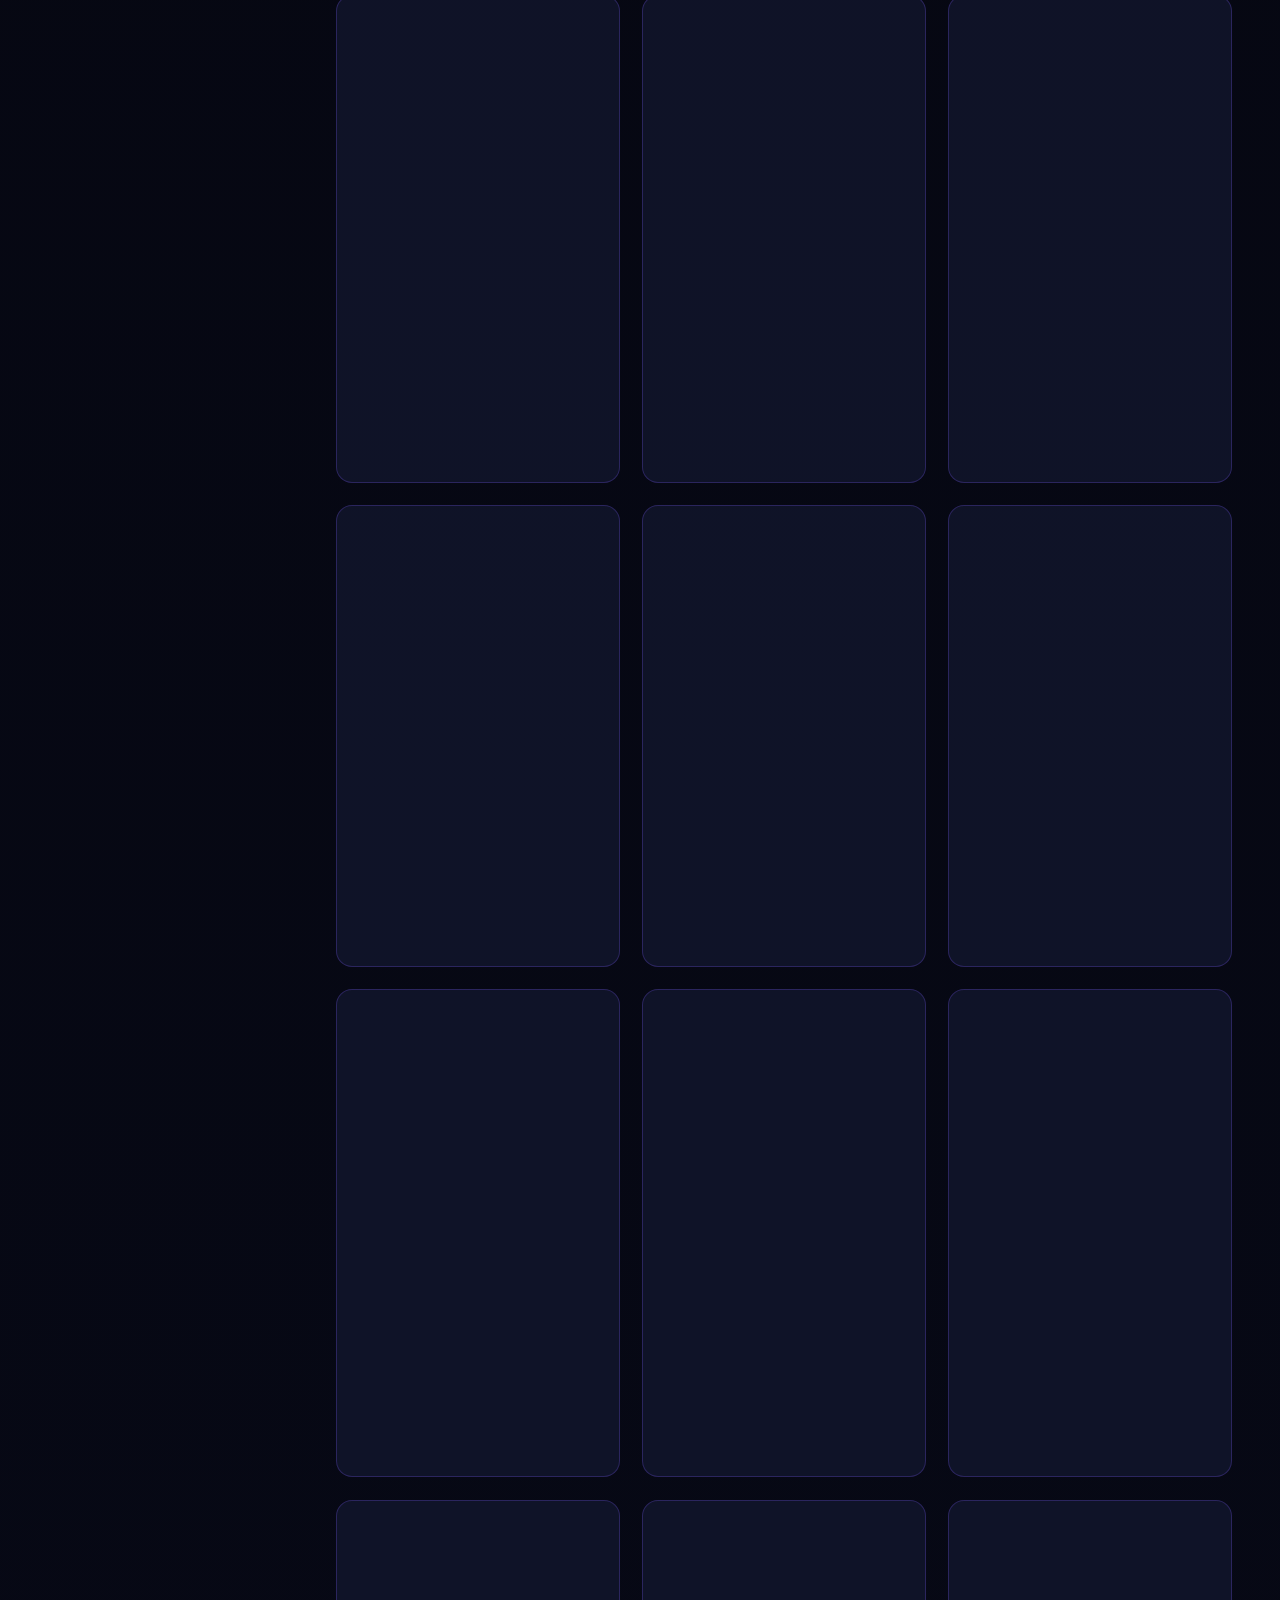
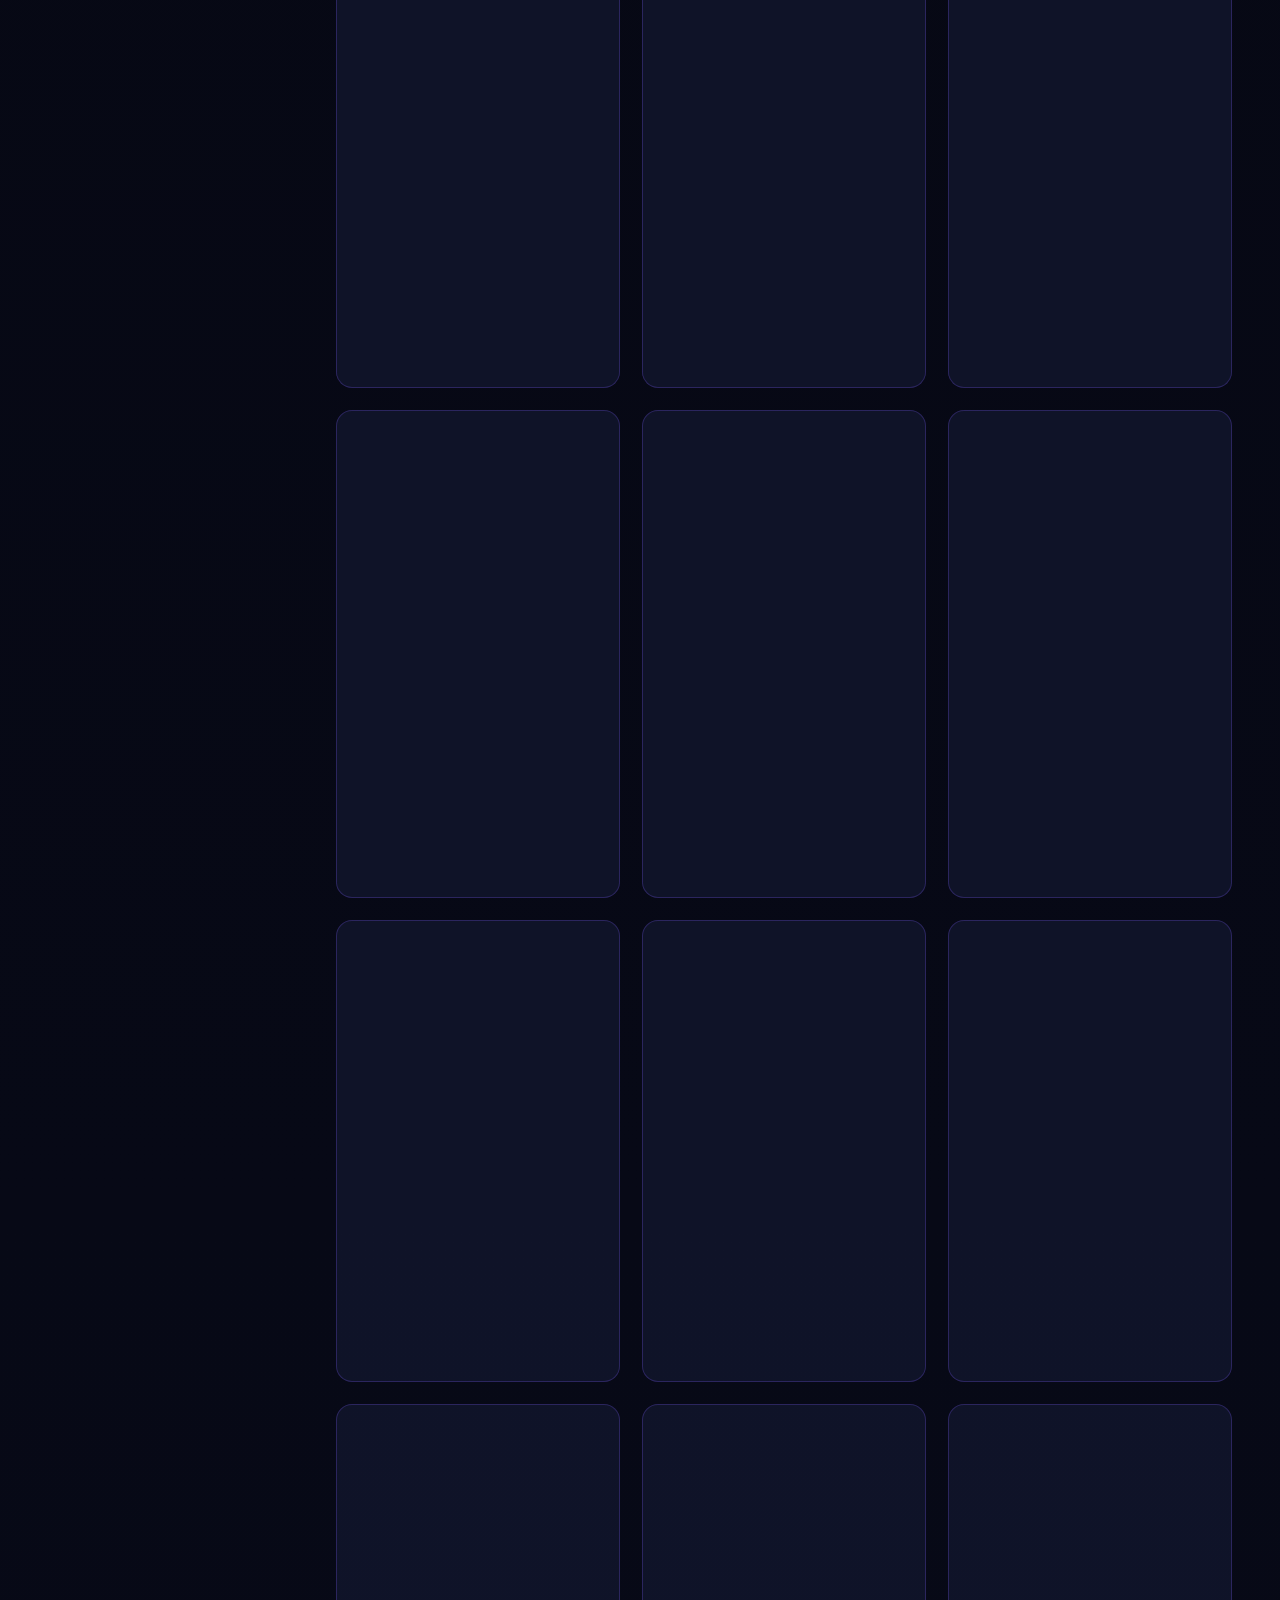
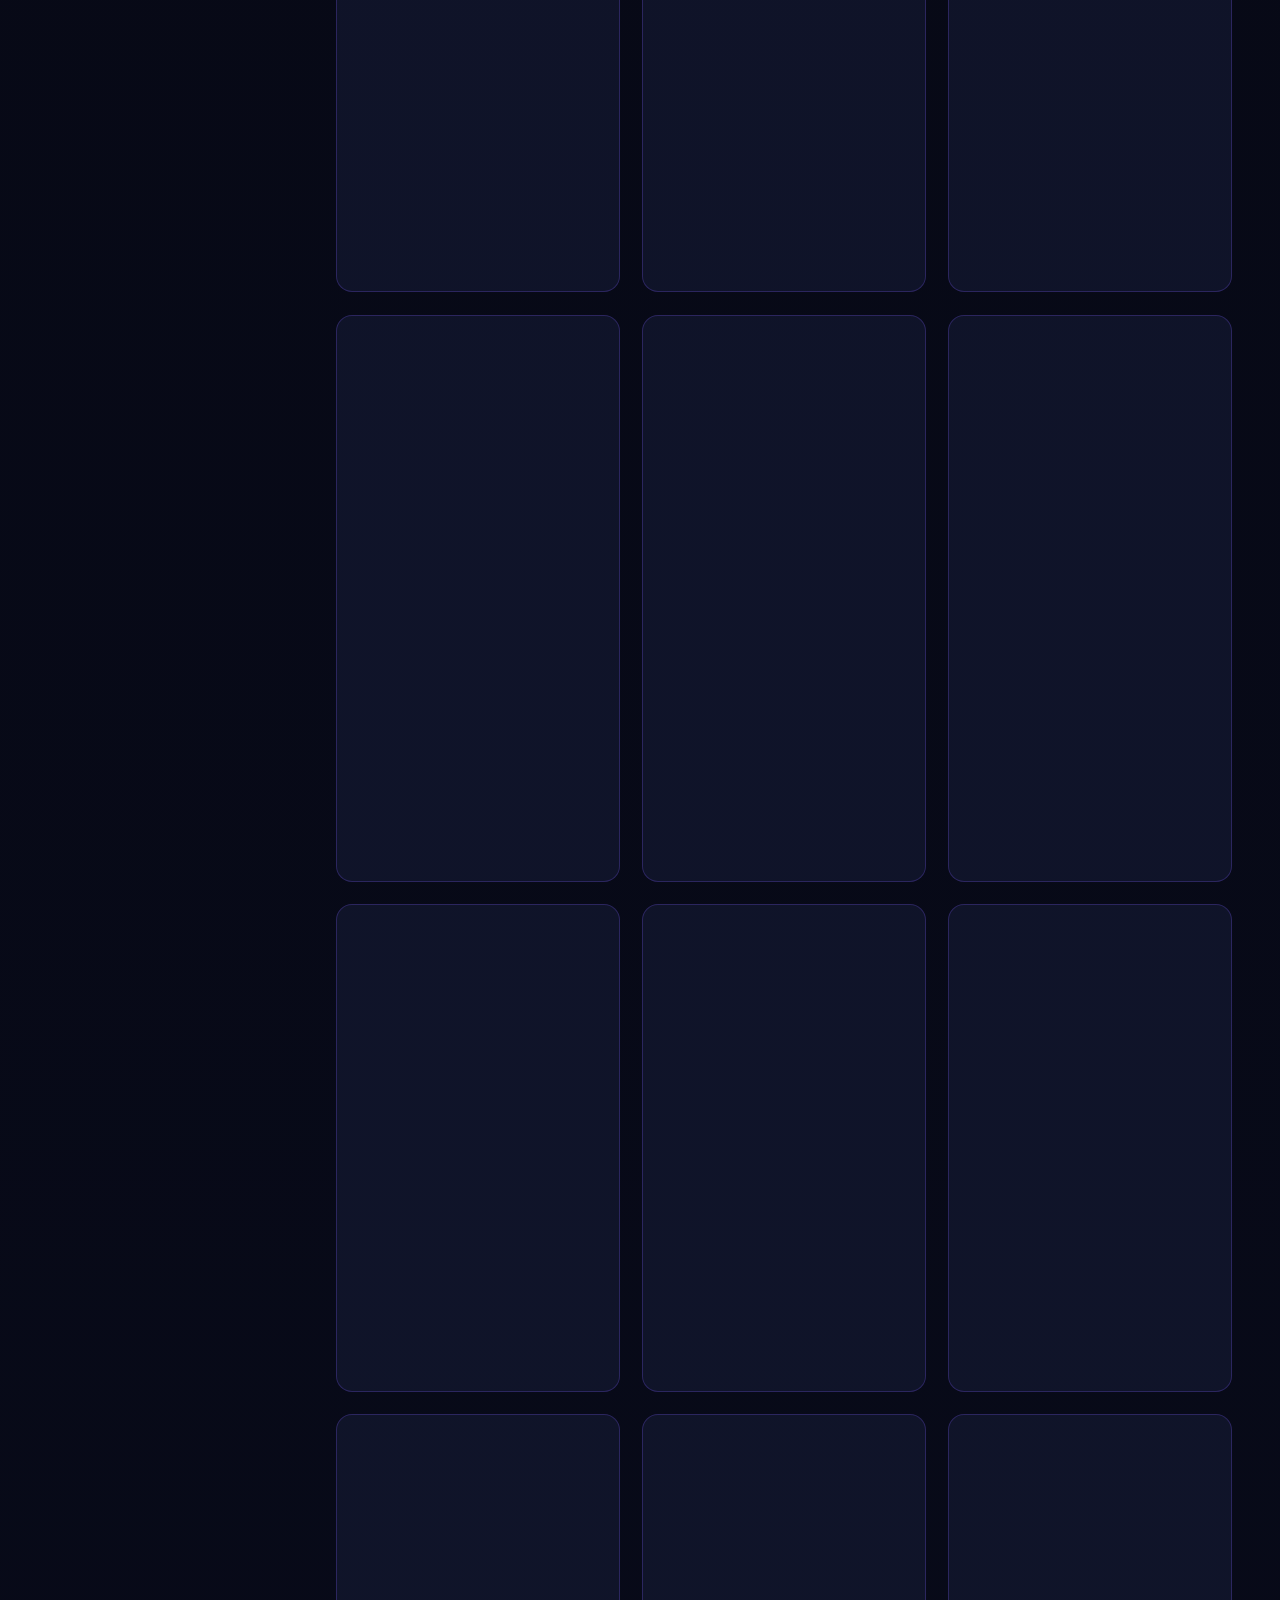
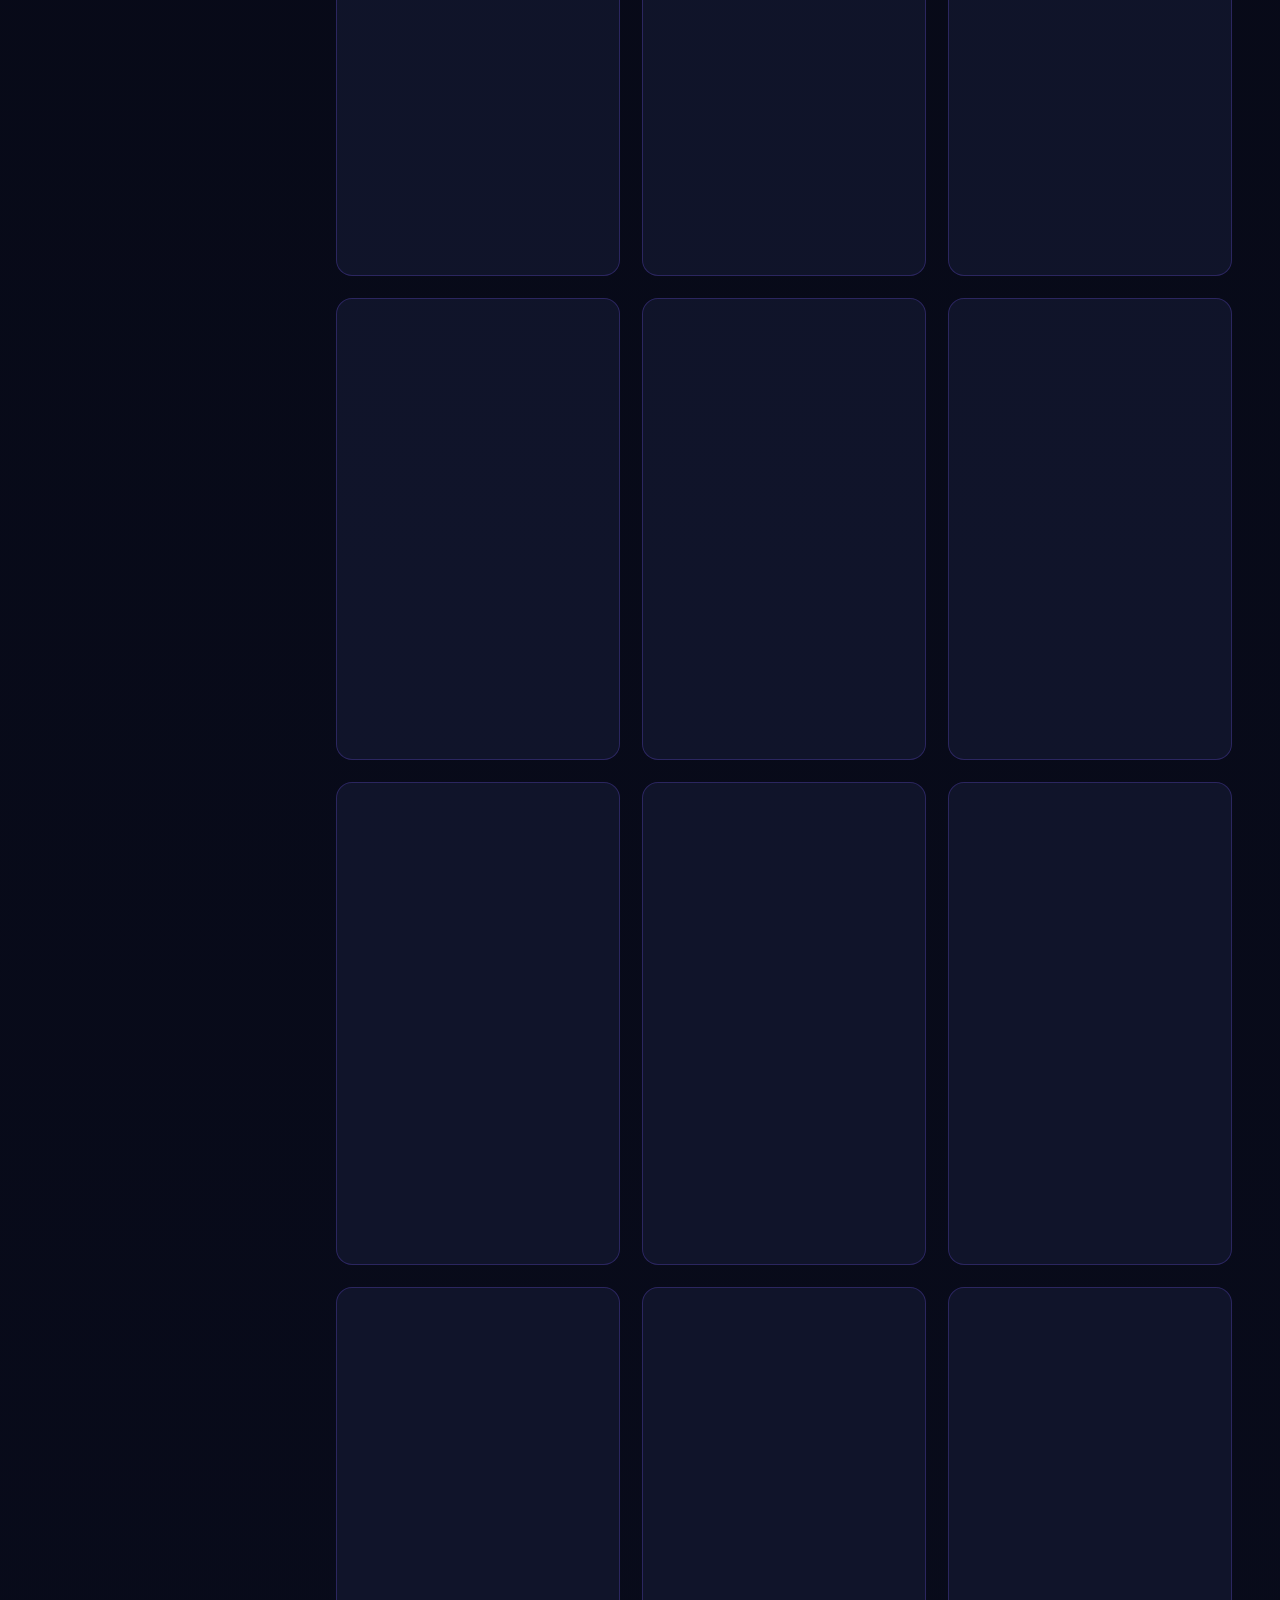
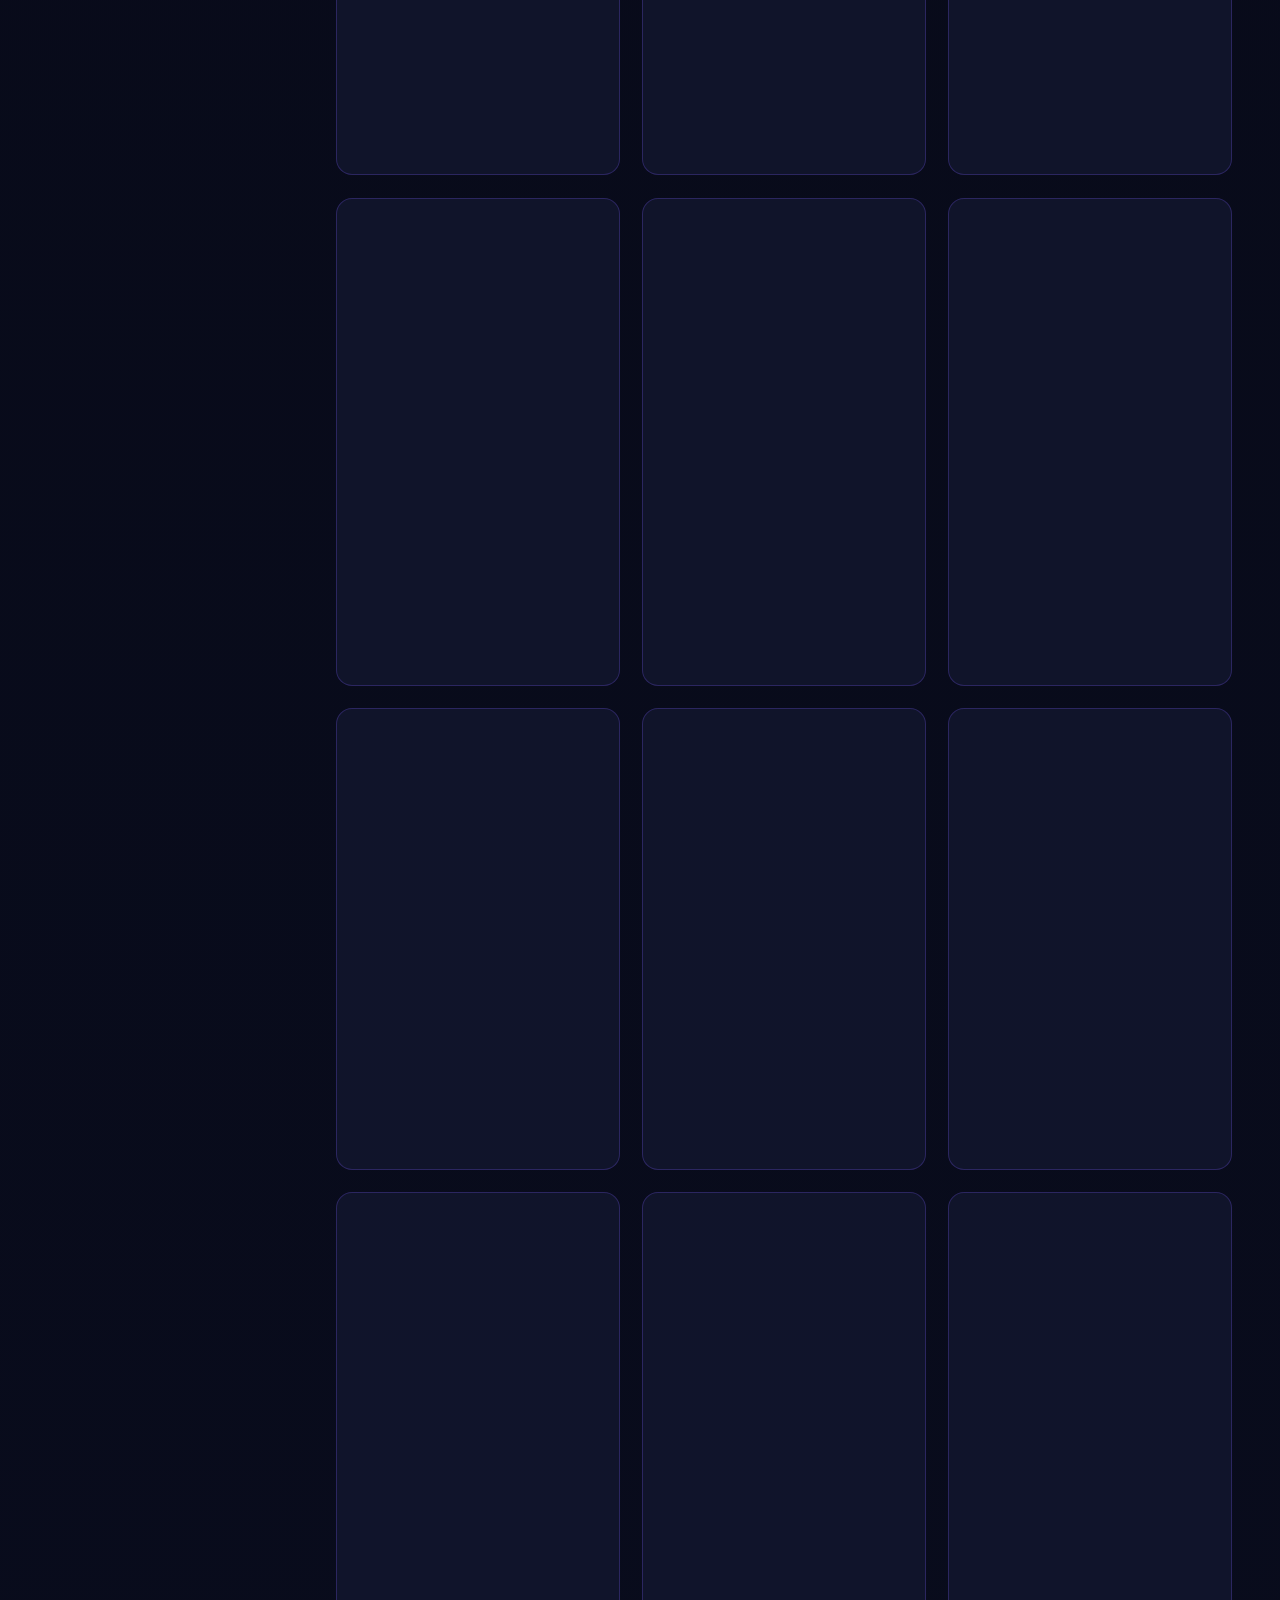
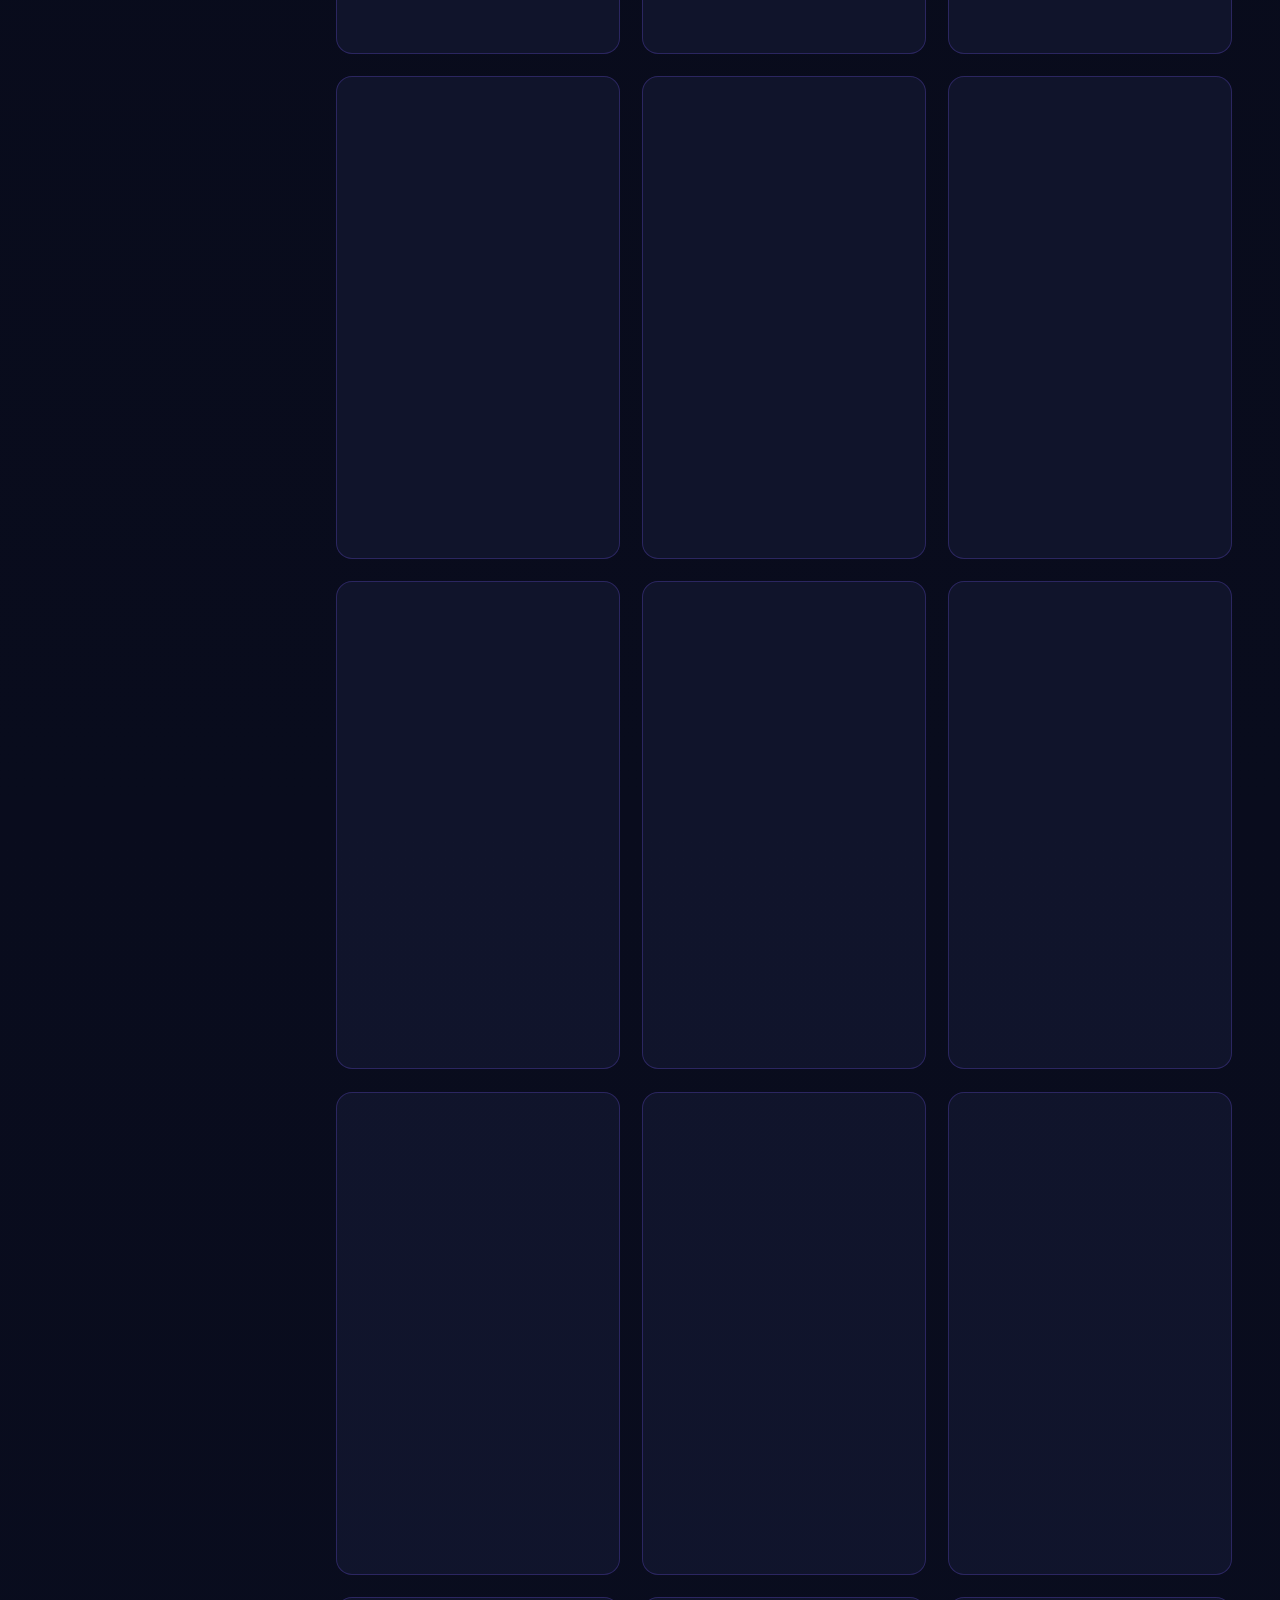
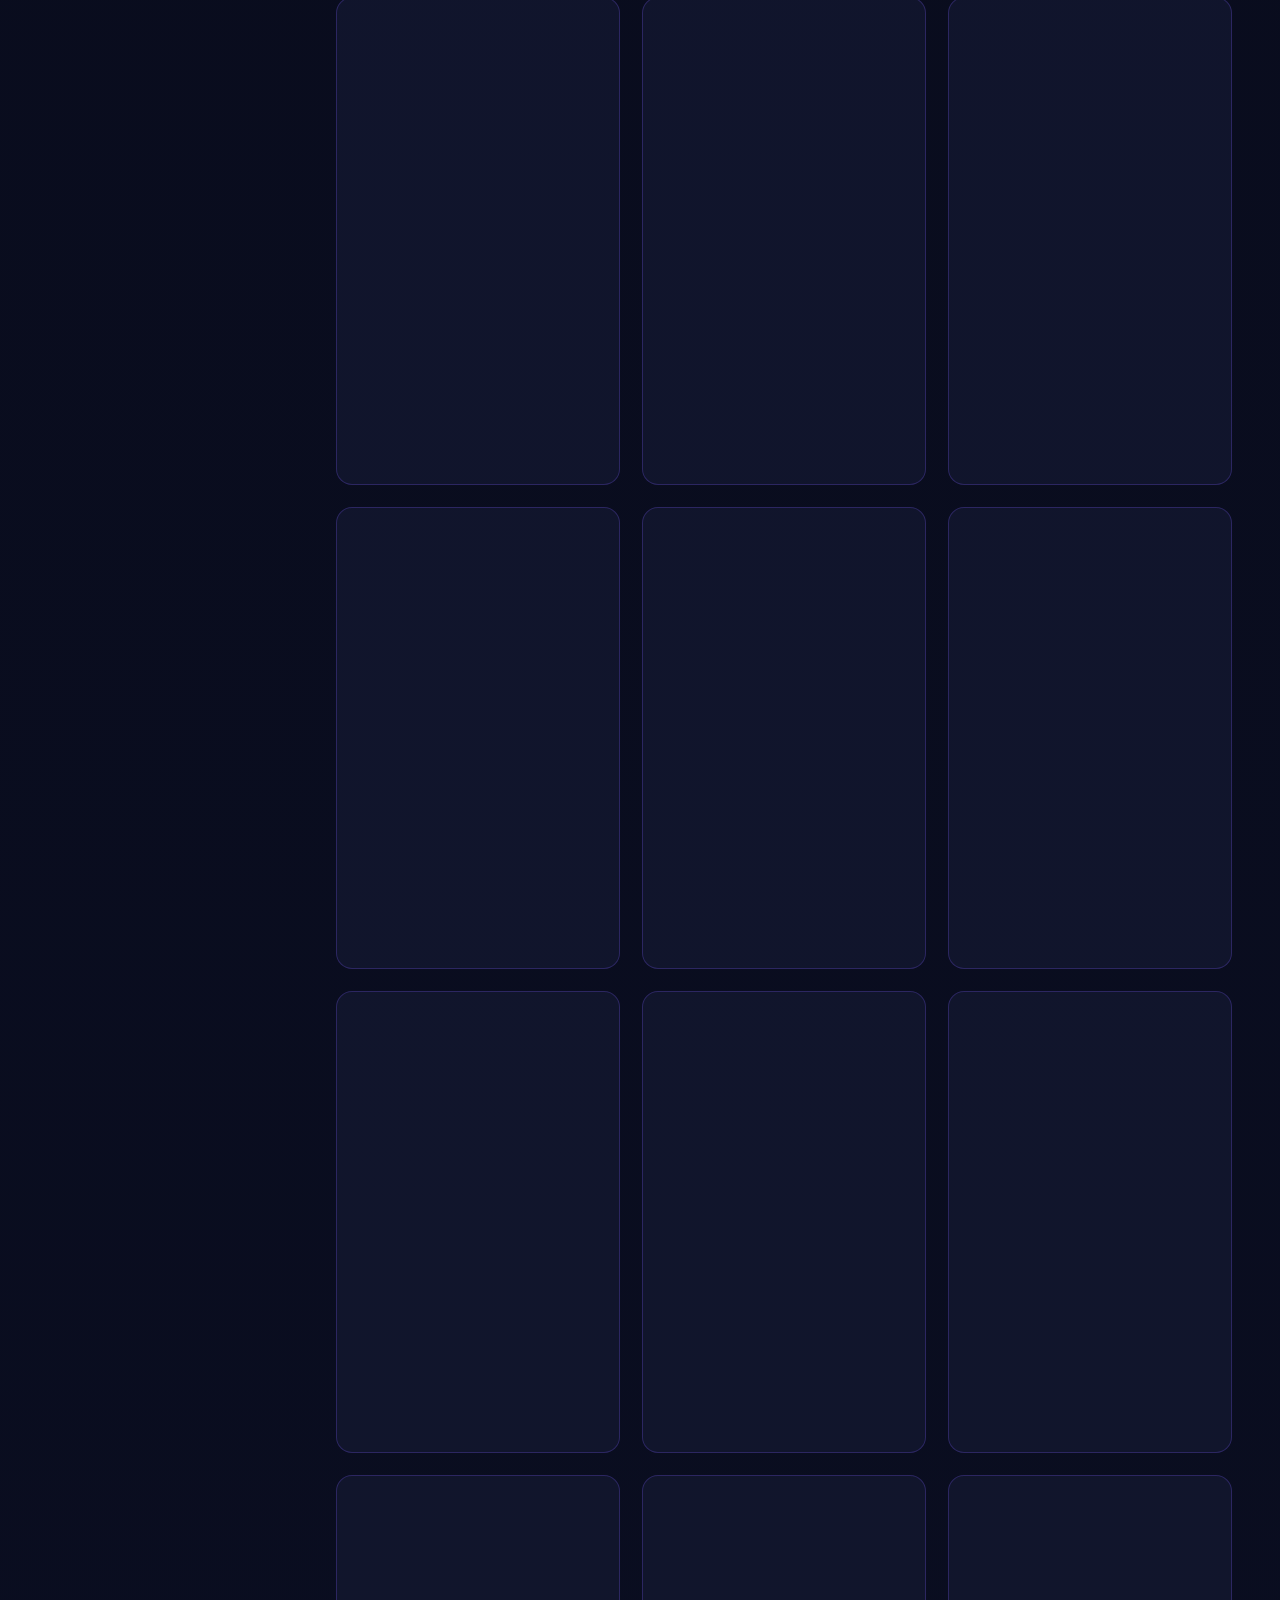
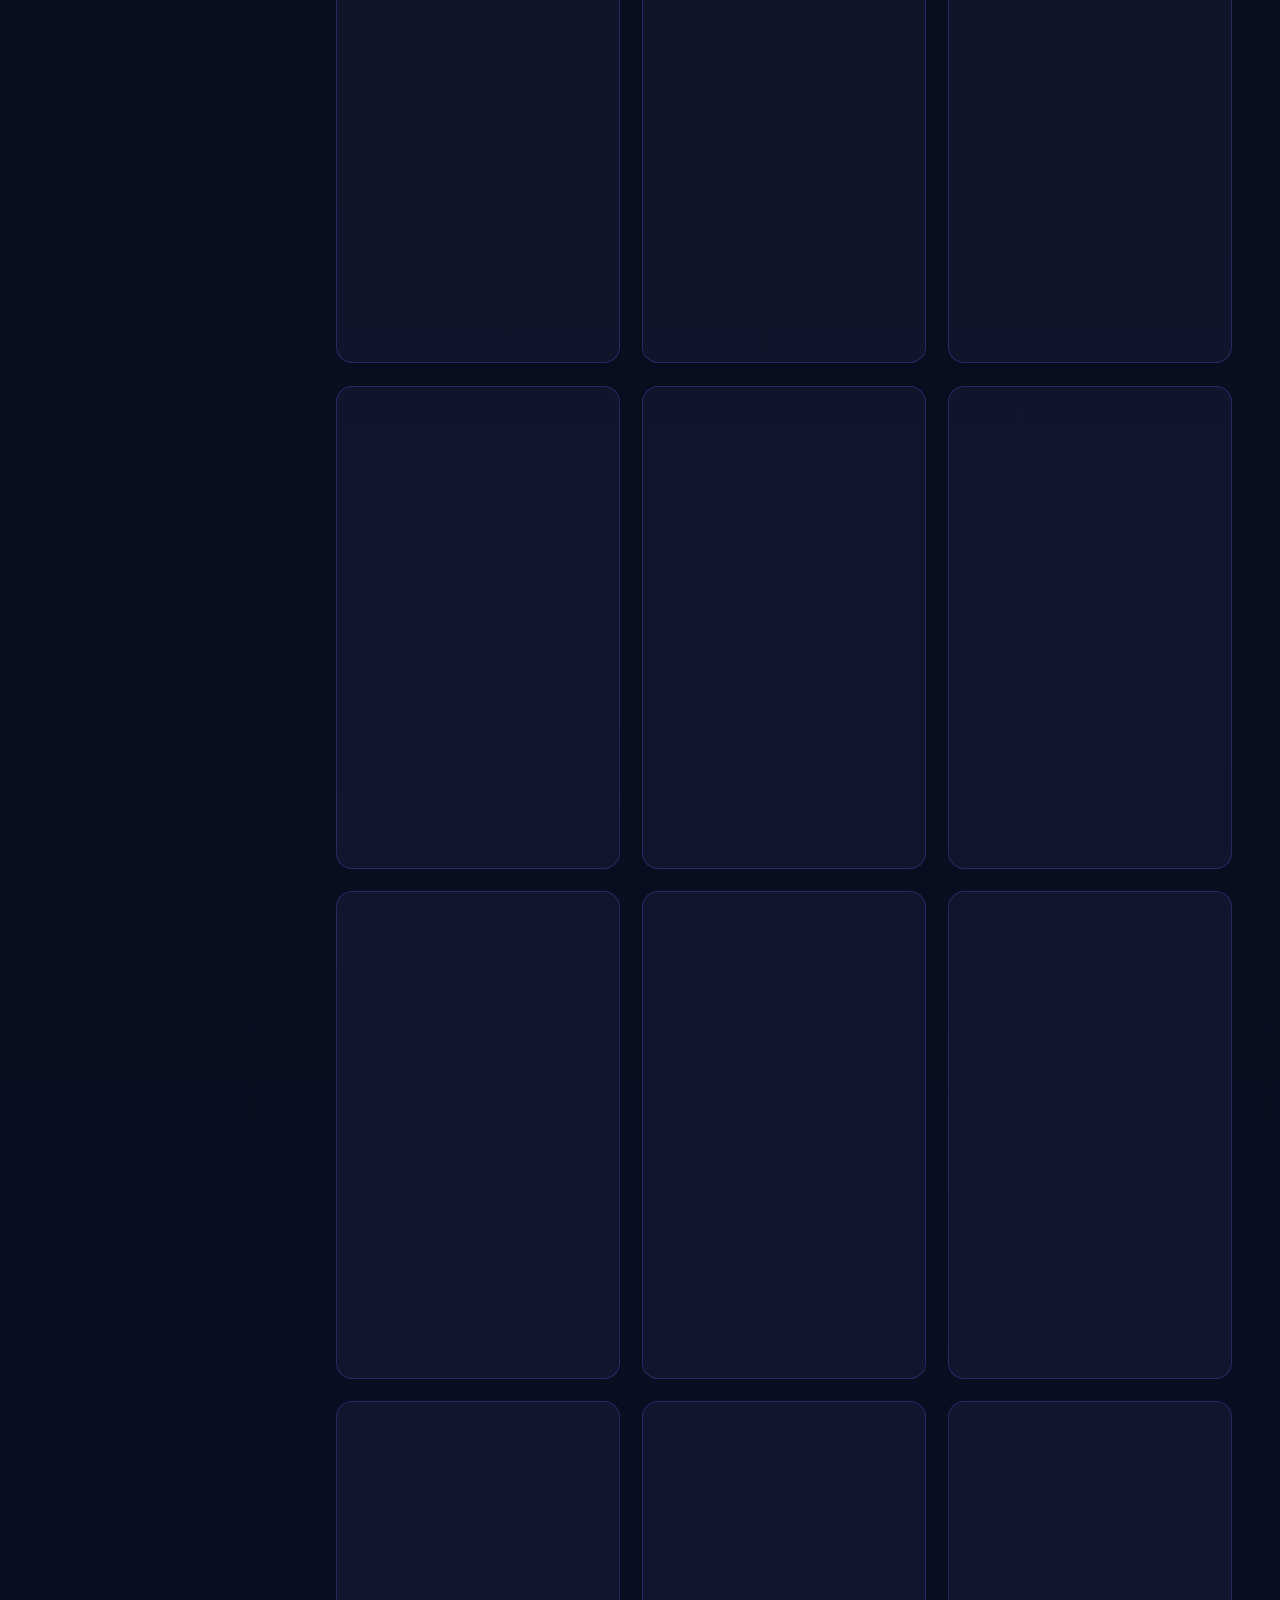
==== commit 896676bb: "Hide Devil May Cry (2001) from catalog, keep only DMC V visible Co-authored-by: arena-agent <2970537" ====
--- a/index.html
+++ b/index.html
@@ -447,7 +447,7 @@
       {title:"Strange Horticulture",genre:"Головоломки",year:2022,status:"done",tags:[],cover:"covers_webp/Strange_Horticulture.webp"},
       {title:"Strange Antiquities",genre:"Головоломки",year:2025,status:"planned",tags:[],cover:"covers_webp/Strange_Antiquities.webp"},
       {title:"Directive 8020",genre:"Хоррор",year:2026,status:"planned",tags:[],cover:"covers_webp/Directive_8020.webp"},
-      {title:"Devil May Cry",genre:"Экшены",year:2001,status:"playing",tags:[],cover:"covers_webp/Devil_May_Cry.webp"},
+      {title:"Devil May Cry",genre:"Экшены",year:2001,status:"playing",tags:[],hidden:true,cover:"covers_webp/Devil_May_Cry.webp"},
       {title:"Devil May Cry II",genre:"Экшены",year:2003,status:"planned",tags:[],hidden:true,cover:"covers_webp/Devil_May_Cry_II.webp"},
       {title:"Devil May Cry III: Dante's Awakening",genre:"Экшены",year:2005,status:"planned",tags:[],hidden:true,cover:"covers_webp/Devil_May_Cry_III.webp"},
       {title:"Devil May Cry IV",genre:"Экшены",year:2008,status:"planned",tags:[],hidden:true,cover:"covers_webp/Devil_May_Cry_IV.webp"},
